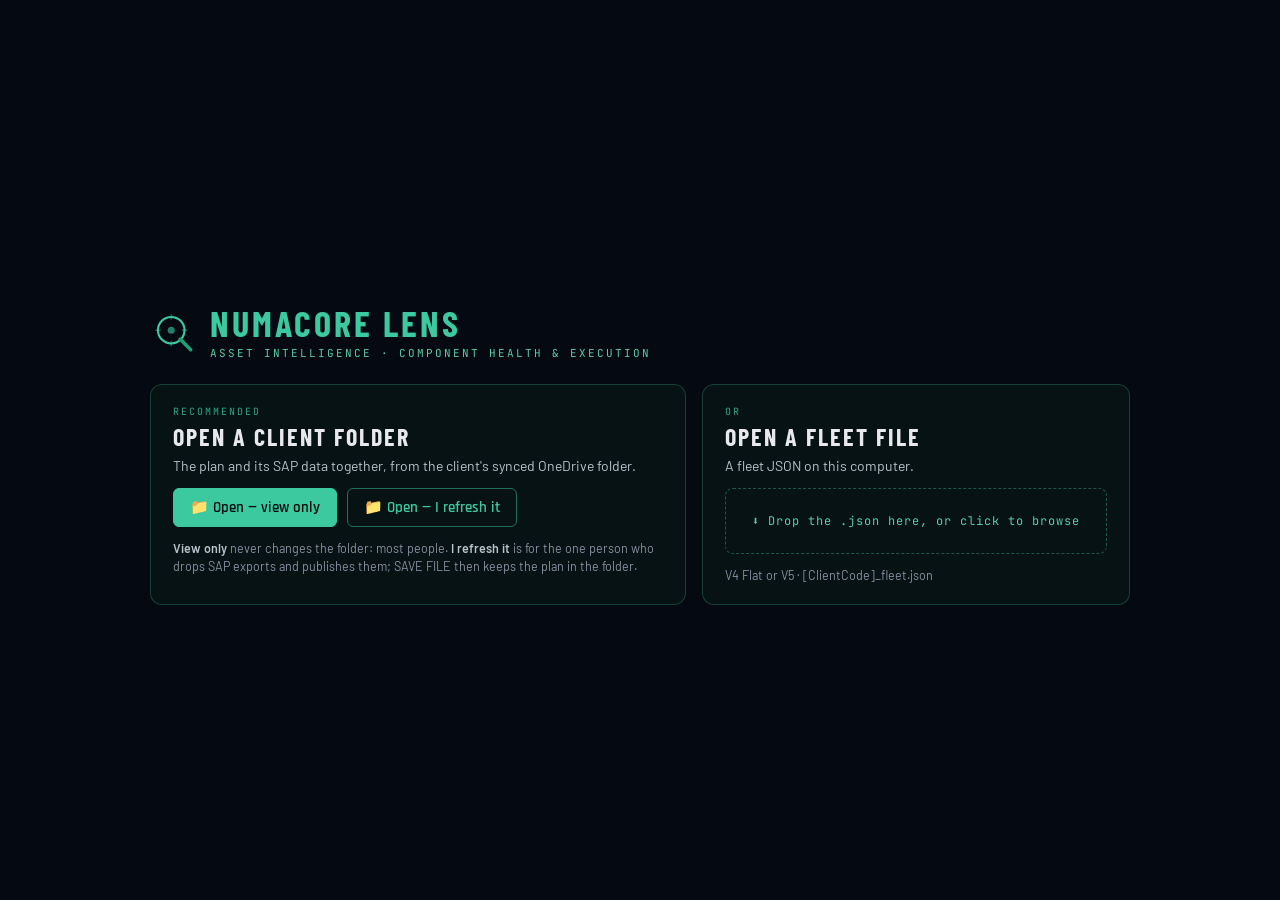
==== index.html @ 81b92508 "Lens v4.17 — apply Cadence close/cancel (builds history) + allow-list (L-17) The Lens half of Cadenc" ====
<!DOCTYPE html>
<html lang="en">
<head>
<meta charset="UTF-8">
<meta name="viewport" content="width=device-width,initial-scale=1.0">
<title>NumaCore Lens v4.17 — Mission Control</title>
<script src="numacore_lib.js"></script>
<script src="numacore_bench.js?v=1.3.1"></script><!-- v4.10 FEAT-1 — Bench tab (critical spares); SheetJS loads on first INV_MSTR read -->
<script src="numacore_workspace.js?v=0.3.2"></script><!-- v4.11 FEAT-1 — the client-folder reader (IW39 + INV_MSTR from the synced OneDrive folder; Meeting record) -->
<style>
* { box-sizing: border-box; margin: 0; padding: 0; }

/* ═══════════════════════════════════════════════════════
   NUMACORE LENS — brand tokens (sub5a, 2026-04-22)
   Source of truth: 001 - Tool Suite/Brand/numacore_brand_identity.html
   ═══════════════════════════════════════════════════════ */
:root {
  --lens-bg:          #030f0c;
  --lens-bg-surface:  #081a15;
  --lens-bg-deep:     #020807;
  --lens-bg-gradient-a: #061a15;
  --lens-bg-gradient-b: #0a2821;
  --lens-text-high:   #e0faf2;
  --lens-text:        #b8ede0;
  --lens-text-dim:    #5dcaa5;
  --lens-text-ghost:  #2a7a5a;
  --lens-accent:      #3dc9a0;
  --lens-accent-glow: #0b6648;
  --lens-accent-dim:  #0f6e56;
  --lens-accent-soft: #1d9e75;
  --lens-border:      rgba(255,255,255,0.07);
  --lens-border-soft: rgba(255,255,255,0.05);
  --lens-hex-grid:    rgba(61,201,160,0.04);
  --accent-pulse:     #e24b4a;
  --accent-vitals:    #1d9e75;
  --accent-horizon:   #378add;
  --accent-cadence:   #ba7517;
  --accent-deploy:    #9b97e8;
  --accent-intake:    #888780;
  --accent-signal:    #3dc9a0;
  --band-normal:      #4caf50;
  --band-elevated:    #ffc107;
  --band-high:        #ff7043;
  --band-very-high:   #f44336;
  --band-info:        #4fc3f7;
}


body {
  background: #030f0c; color: #e0faf2;
  font-family: var(--nc-font-body);
  height: 100vh; overflow: hidden;
  display: flex; flex-direction: column;
}

/* ── HEADER ── */
#header {
  background: linear-gradient(135deg,#061a15 0%,#0a2821 100%);
  border-bottom: 1px solid #0f6e56;
  padding: 8px 20px;
  display: flex; align-items: center; gap: 16px;
  flex-shrink: 0;
  box-shadow: 0 2px 20px rgba(61,201,160,0.15);
}
#header h1 {
  font-size: 1.15rem; font-weight: 700; letter-spacing: 2px;
  text-transform: uppercase; color: #3dc9a0;
  text-shadow: 0 0 20px rgba(61,201,160,0.5); white-space: nowrap;
}
.subtitle { font-size: 0.62rem; color: #5dcaa5; letter-spacing: 1px; margin-top:2px; }
#tab-bar { display:flex; align-items:flex-end; gap:2px; flex:1; }
.tab-btn {
  padding: 5px 18px; border: 1px solid #0f6e56; border-bottom: none;
  border-radius: 6px 6px 0 0;
  background: rgba(3,15,12,0.6); color: #5dcaa5;
  font-size: 0.72rem; font-weight: 600; letter-spacing: 1px;
  text-transform: uppercase; cursor: pointer; transition: all 0.25s;
}
.tab-btn:hover { background: rgba(20,40,80,0.8); color: #b8ede0; }
.tab-btn.active { background: #030f0c; color: #3dc9a0; border-color: #1d9e75; text-shadow: 0 0 10px rgba(61,201,160,0.4); }
#clock { font-size: 0.78rem; color: #5dcaa5; font-family: var(--nc-font-mono); text-align: right; white-space: nowrap; flex-shrink:0; }

/* ── SEARCH ── */
.search-wrap {
  position: relative; flex-shrink: 0;
}
.search-input {
  background: rgba(3,15,12,0.8); border: 1px solid #0f6e56;
  border-radius: 20px; color: #e0faf2;
  padding: 5px 26px 5px 30px; font-size: 0.7rem;
  outline: none; width: 175px; transition: all 0.3s;
  font-family: var(--nc-font-body);
}
.search-input::placeholder { color: #0a4438; }
.search-input:focus { border-color: #1d9e75; background: rgba(8,26,21,0.9); width: 195px; box-shadow: 0 0 12px rgba(29,158,117,0.3); }
.search-icon {
  position: absolute; left: 10px; top: 50%; transform: translateY(-50%);
  color: #1d9e75; font-size: 0.7rem; pointer-events: none;
}
.search-clear {
  position: absolute; right: 9px; top: 50%; transform: translateY(-50%);
  color: #0a4438; font-size: 0.75rem; cursor: pointer;
  display: none; line-height: 1; padding: 2px 3px;
  transition: color 0.2s; border-radius: 50%; font-weight: 700;
  user-select: none;
}
.search-clear:hover { color: #3dc9a0; }
.search-clear.visible { display: block; }
.search-dropdown {
  position: absolute; top: calc(100% + 4px); left: 0; right: 0;
  background: #061a15; border: 1px solid #1d9e75;
  border-radius: 8px; overflow: hidden;
  z-index: 200; display: none;
  box-shadow: 0 8px 24px rgba(0,0,0,0.7);
  max-height: 220px; overflow-y: auto;
}
.search-dropdown.open { display: block; }
.search-opt {
  padding: 7px 12px; font-size: 0.7rem; cursor: pointer;
  color: #b8ede0; transition: background 0.15s;
  display: flex; align-items: center; gap: 8px;
}
.search-opt:hover, .search-opt.focused { background: rgba(15,110,86,0.5); color: #e0faf2; }
.search-opt .so-unit { font-weight: 700; color: #3dc9a0; min-width: 52px; }
.search-opt .so-meta { font-size: 0.62rem; color: #1d9e75; }
.search-dropdown::-webkit-scrollbar { width: 3px; }
.search-dropdown::-webkit-scrollbar-thumb { background: #0f6e56; }

/* ── MAIN ── */
#main {
  display: flex; flex: 1; overflow: hidden; position: relative;
  border-top: 1px solid #0f6e56;
}
.tab-page { display: none; width: 100%; height: 100%; }
.tab-page.active { display: flex; }

/* ════════════════════
   OVERVIEW TAB
════════════════════ */
#tab-pulse { position: relative; overflow: hidden; }

/* Trace-back rail — v3.1 TWEAK-1: horizontal slim strip (was left-side vertical column) */
#crumb-rail {
  width: 100%; height: 0; overflow: hidden; transition: height 0.35s ease;
  background: rgba(3,15,12,0.97); border-bottom: 1px solid #0a2a22;
  display: flex; flex-direction: row; align-items: center;
  padding: 0; flex-shrink: 0;
}
#crumb-rail.open { height: 48px; padding: 6px 14px; }
/* Back button sits inline at the left of the horizontal rail */
#crumb-back-btn {
  width: auto; background: rgba(8,20,16,0.9);
  border: 1px solid #1d9e75; color: #3dc9a0;
  padding: 5px 10px; border-radius: 6px;
  font-size: 0.65rem; cursor: pointer; letter-spacing: 1px;
  margin: 0 12px 0 0; transition: all 0.3s;
  text-align: center; flex-shrink: 0; white-space: nowrap;
}
#crumb-back-btn:hover { background: rgba(11,40,34,0.95); border-color: #3dc9a0; box-shadow: 0 0 10px rgba(61,201,160,0.25); }
#crumb-nodes {
  display: flex; flex-direction: row; align-items: center;
  gap: 0; width: auto; flex: 1; min-width: 0; overflow-x: auto;
}
.crumb-node {
  border-radius: 50%; display: flex; align-items: center; justify-content: center;
  text-align: center; font-weight: 600; color: #3dc9a0;
  transition: all 0.3s; line-height: 1.1;
  border: 1px solid #1d9e75;
  background: linear-gradient(135deg,#061a15,#061a15);
  flex-shrink: 0;
}
.crumb-node.clickable { cursor: pointer; }
.crumb-node.clickable:hover { border-color: #3dc9a0; box-shadow: 0 0 10px rgba(61,201,160,0.4); transform: scale(1.06); }
.crumb-node.crumb-current { cursor: default; opacity: 0.75; }
.crumb-connector { width: 14px; height: 2px; background: linear-gradient(to right,#0f6e56,#3dc9a0); margin: 0 4px; flex-shrink: 0; }
.crumb-node.crumb-site  { width:36px;height:36px;font-size:0.46rem; }
.crumb-node.crumb-fleet { width:34px;height:34px;font-size:0.40rem; }
.crumb-node.crumb-model { width:32px;height:32px;font-size:0.40rem; }
.crumb-node.crumb-unit  { width:38px;height:38px;font-size:0.50rem;font-weight:700;border-color:#3dc9a0;background:linear-gradient(135deg,#082821,#061a15); }

/* Canvas area */
#mm-canvas-area {
  flex: 1; position: relative; overflow: hidden;
}
canvas#mm-lines { position: absolute; inset: 0; pointer-events: none; z-index: 1; }

/* Stage label */
#stage-label {
  position: absolute; top: 14px; left: 50%; transform: translateX(-50%);
  font-size: 0.62rem; letter-spacing: 2px; color: #0a4438;
  text-transform: uppercase; pointer-events: none; z-index: 5;
  transition: opacity 0.4s;
}

/* Centre anchor node */
#mm-anchor {
  position: absolute; border-radius: 50%;
  display: flex; flex-direction: column; align-items: center;
  justify-content: center; text-align: center;
  background: radial-gradient(circle,#0f6e56 0%,#061a15 100%);
  border: 2px solid #3dc9a0;
  box-shadow: 0 0 40px rgba(74,144,217,0.55), 0 0 80px rgba(74,144,217,0.2);
  color: #e0faf2; font-weight: 700; font-size: 0.85rem; letter-spacing: 1px;
  z-index: 10; cursor: pointer;
  transition: all 0.45s cubic-bezier(0.34,1.2,0.64,1);
}
#mm-anchor .anchor-icon { font-size: 1.2em; margin-bottom: 2px; }

/* Orbit nodes container */
#mm-orbit { position: absolute; inset: 0; z-index: 8; }

/* Individual orbit node */
.orbit-node {
  position: absolute; border-radius: 50%;
  display: flex; flex-direction: column; align-items: center;
  justify-content: center; text-align: center;
  cursor: pointer; user-select: none; padding: 5px;
  transition:
    left   0.45s cubic-bezier(0.34,1.1,0.64,1),
    top    0.45s cubic-bezier(0.34,1.1,0.64,1),
    width  0.45s ease, height 0.45s ease,
    opacity 0.35s ease,
    box-shadow 0.25s ease,
    filter 0.25s ease;
}
.orbit-node .on-icon  { font-size: 1em; margin-bottom: 1px; pointer-events: none; }
.orbit-node .on-label { font-size: inherit; line-height: 1.2; pointer-events: none; }
.orbit-node .on-count { font-size: 0.48rem; color: #5dcaa5; margin-top: 1px; pointer-events: none; }

/* Active ring (the level you can click) */
.orbit-node.active-ring {
  font-size: 0.62rem; font-weight: 600; color: #e0faf2;
  background: radial-gradient(circle,#0f6e56 0%,#0a2821 100%);
  border: 2px solid #1d9e75;
  animation: nodeGlow 2.5s ease-in-out infinite;
}
.orbit-node.active-ring:hover {
  filter: brightness(1.35) !important;
  transform: scale(1.12);
  z-index: 20 !important;
}
@keyframes nodeGlow {
  0%,100% { box-shadow: 0 0 8px rgba(61,201,160,0.3); }
  50%      { box-shadow: 0 0 22px rgba(61,201,160,0.7), 0 0 40px rgba(61,201,160,0.2); }
}

/* Dimmed ring (previously seen, not selectable in this context) */
.orbit-node.dimmed-ring {
  font-size: 0.5rem; font-weight: 500; color: #0a4438;
  background: rgba(10,18,35,0.6);
  border: 1px solid #0a2a22;
  opacity: 0.38;
  pointer-events: none;
}

/* Unit ring special */
.orbit-node.unit-ring {
  font-size: 0.6rem; font-weight: 700; color: #b8ede0;
  background: radial-gradient(circle,#082821 0%,#061a15 100%);
  border: 2px solid;
  animation: nodeGlow 2.5s ease-in-out infinite;
}
.orbit-node.unit-ring:hover {
  filter: brightness(1.4) !important;
  transform: scale(1.1);
  z-index: 20 !important;
}

/* Unit detail pane */
#unit-detail {
  display: none; position: absolute; inset: 0;
  padding: 16px 20px; overflow-y: auto;
  animation: fadeSlide 0.4s ease;
  z-index: 15;
}
@keyframes fadeSlide { from{opacity:0;transform:translateY(12px)} to{opacity:1;transform:translateY(0)} }
#unit-detail-header {
  display: flex; align-items: center; gap: 16px;
  margin-bottom: 14px; padding-bottom: 10px;
  border-bottom: 1px solid #0f6e56;
}
#unit-detail-header h2 { font-size:1.4rem;color:#3dc9a0;text-shadow:0 0 15px rgba(61,201,160,0.4);letter-spacing:2px; }
.unit-meta { font-size:0.72rem;color:#5dcaa5;letter-spacing:1px; }
#blueprint-area {
  background:rgba(3,15,12,0.8);border:1px solid #0f6e56;border-radius:10px;
  padding:14px;position:relative;min-height:110px;margin-bottom:14px;
  display:flex;align-items:center;justify-content:center;overflow:hidden;
}
#blueprint-area::before {
  content:'';position:absolute;inset:0;
  background-image:linear-gradient(rgba(15,60,48,0.14) 1px,transparent 1px),linear-gradient(90deg,rgba(15,60,48,0.14) 1px,transparent 1px);
  background-size:30px 30px;border-radius:10px;
}
#components-grid { display:grid;grid-template-columns:repeat(auto-fill,minmax(295px,1fr));gap:9px; }

/* v4.8 — v3.5 hero-view CSS removed (hero-view/hero-image-wrap/hero-img/
   hero-fallback*/hero-metrics — markup retired). .hero-metric-card + .hmc-*
   below are LIVE (renderCanvasHero builds them) and kept. */
.hero-metric-card {
  background: rgba(3,15,12,0.65);
  border: 1px solid rgba(61,201,160,0.14);
  border-radius: 9px; padding: 12px 13px 11px;
  display: flex; flex-direction: column; gap: 4px;
  position: relative; transition: border-color 0.25s, box-shadow 0.25s;
  min-height: 72px;
}
.hero-metric-card:hover {
  border-color: rgba(61,201,160,0.35);
  box-shadow: 0 4px 14px rgba(61,201,160,0.1);
}
.hero-metric-card[data-clickable="true"] { cursor: pointer; }
.hero-metric-card[data-clickable="true"]:hover {
  background: rgba(11,102,72,0.2);
  border-color: var(--lens-accent, #3dc9a0);
}
.hmc-label {
  font-size: 0.58rem; letter-spacing: 0.14em; text-transform: uppercase;
  color: var(--lens-text-dim, #5dcaa5); opacity: 0.75; font-weight: 500;
}
.hmc-value {
  font-size: 1.25rem; font-weight: 600; line-height: 1.05;
  color: var(--lens-text-high, #e0faf2);
  font-family: var(--nc-font-body);
}
.hmc-sub {
  font-size: 0.62rem; color: var(--lens-text, #b8ede0); opacity: 0.85;
  line-height: 1.25; margin-top: 1px;
}
.hmc-value.hmc-green  { color: var(--band-normal, #4caf50); }
.hmc-value.hmc-yellow { color: var(--band-elevated, #ffc107); }
.hmc-value.hmc-orange { color: var(--band-high, #ff7043); }
.hmc-value.hmc-red    { color: var(--band-very-high, #f44336); }
/* v4.3.6 (Ship 11) — Util % "expected range" tile state. Operator-spec bands:
   <40% orange, 40–70% blue (expected), >70% orange. See _utilBandClass. */
.hmc-value.hmc-blue   { color: var(--band-expected, #4a9eff); }
/* v4.3.4 (Ship 5) — "No data" tile state: light grey + dimmed so the em-dash
   placeholder is clearly distinct from a real low value. Operator-specified. */
.hmc-value.hmc-no-data { color: #8a9aa3; opacity: 0.65; font-weight: 400; }
.hero-health-card { grid-column: 1 / span 2; }
.hmc-mix {
  display: flex; gap: 6px; align-items: center; margin-top: 4px;
}
.hmc-mix-pill {
  display: flex; align-items: center; gap: 5px;
  padding: 3px 9px; border-radius: 11px; font-size: 0.62rem;
  font-weight: 600; font-family: var(--nc-font-mono);
  border: 1px solid rgba(255,255,255,0.08);
  background: rgba(0,0,0,0.25);
}
.hmc-mix-pill .mix-dot {
  width: 7px; height: 7px; border-radius: 50%; flex-shrink: 0;
  box-shadow: 0 0 6px currentColor;
}


.component-card {
  background:rgba(3,15,12,0.8);border:1px solid #0a2a22;border-radius:9px;
  padding:11px 13px;display:flex;align-items:center;gap:11px;
  transition:all 0.25s;cursor:default;position:relative;
}
.component-card:hover { transform:translateY(-2px);box-shadow:0 8px 25px rgba(0,100,200,0.2); }
.component-card:hover .comp-tooltip { opacity:1;pointer-events:all; }

/* ── v3.5 sub5d — grouped panels + ConMon badge + drill modal ───────────── */
/* DR-003 — No-Benchmark label: neutral grey, not part of health status colour system */
.nb-tag { color:#78909c; font-size:0.72em; font-style:italic; letter-spacing:0.02em; }
.hm-cell.hc-nobench { background:rgba(69,90,100,0.18) !important; color:#78909c !important; font-style:italic; }

/* DR-002 — machine-image anchor at unit level */
#mm-anchor.hero-anchor {
  background: transparent !important;
  border: 2px solid rgba(61,201,160,0.4) !important;
  box-shadow: 0 0 40px rgba(61,201,160,0.28), 0 0 80px rgba(61,201,160,0.1) !important;
  overflow: hidden;
  cursor: default !important;
}
#mm-anchor.hero-anchor img { width:100%; height:100%; object-fit:contain; border-radius:50%; }

/* DR-002 — component health bubble */
.orbit-node.comp-bubble {
  font-size: 0.5rem; font-weight: 700; color: #b8ede0;
  background: radial-gradient(circle,#0a2821 0%,#061715 100%);
  border: 2px solid #1d9e75;
  animation: nodeGlow 2.5s ease-in-out infinite;
}
.orbit-node.comp-bubble:hover {
  filter: brightness(1.3) !important;
  transform: scale(1.1);
  z-index: 20 !important;
}

/* DR-002 — unit detail as right-side panel when a unit is selected */
#unit-detail.side-mode {
  inset: unset !important;
  top: 0 !important; right: 0 !important; bottom: 0 !important; left: auto !important;
  width: 44% !important;
  background: rgba(4,14,11,0.94);
  border-left: 1px solid rgba(61,201,160,0.18);
  backdrop-filter: blur(6px);
}

#components-groups { display:flex; flex-direction:column; gap:12px; margin-bottom:10px; }
.comp-group-panel { background:var(--panel-bg,#0a1614); border:1px solid var(--border,#1a2d28); border-radius:8px; padding:10px 12px; }
.comp-group-head  { display:flex; justify-content:space-between; align-items:center; margin-bottom:6px; }
.comp-group-title { font-size:0.72rem; font-weight:700; letter-spacing:0.8px; color:var(--accent,#3dc9a0); text-transform:uppercase; }
.comp-group-count { font-size:0.65rem; color:#6a7fa0; }
.comp-group-list  { display:grid; grid-template-columns:repeat(auto-fill,minmax(280px,1fr)); gap:6px; }
.comp-group-row   { display:flex; align-items:center; gap:8px; padding:6px 8px; background:rgba(255,255,255,0.02); border:1px solid rgba(255,255,255,0.05); border-radius:5px; cursor:pointer; transition:all 0.15s; }
.comp-group-row:hover { background:rgba(61,201,160,0.08); border-color:var(--accent,#3dc9a0); }
.comp-group-row .row-name { flex:1; min-width:0; font-size:0.72rem; white-space:nowrap; overflow:hidden; text-overflow:ellipsis; }
.comp-group-row .row-pct  { font-size:0.68rem; font-weight:700; font-family:var(--nc-font-mono); min-width:48px; text-align:right; }
.comp-group-row .row-badge { flex-shrink:0; }
/* ConMon corner badge inside cards — pin top-right */
.component-card { position:relative; }
.component-card .conmon-badge-slot { position:absolute; top:6px; right:6px; z-index:2; }
/* v4.9 LENS-2/5 — coolant status chip + OPC badges. The chip is deliberately
   always present on a unit tile: "no coolant sample" is a state to show, not an
   absence to hide. */
.cm-coolant-chip { margin-left:auto; font-size:10px; font-weight:700; letter-spacing:.4px;
  padding:2px 8px; border-radius:10px; white-space:nowrap; }
.cm-opc-badge { display:inline-block; font-size:9px; font-weight:700; letter-spacing:.3px;
  padding:1px 5px; border-radius:3px; margin-left:6px; vertical-align:middle; }
.cm-badge-pq   { background:rgba(248,113,113,.18); color:#F87171; border:1px solid rgba(248,113,113,.45); }
.cm-badge-qual { background:rgba(148,163,184,.16); color:#94a3b8; border:1px solid rgba(148,163,184,.4); }
.cm-stage3-mark { color:#F87171; font-weight:700; margin-left:6px; }
/* coolant detail lane (history modal) */
.cm-clnt-lane { margin:10px 0 14px; padding:12px 14px; border-radius:8px;
  background:rgba(255,255,255,.03); border:1px solid rgba(255,255,255,.08); }
.cm-clnt-grid { display:grid; grid-template-columns:repeat(auto-fit,minmax(122px,1fr)); gap:9px; margin-top:9px; }
.cm-clnt-cell { background:rgba(0,0,0,.22); border-radius:6px; padding:7px 9px; }
.cm-clnt-k { font-size:9.5px; letter-spacing:.5px; text-transform:uppercase; opacity:.62; }
.cm-clnt-v { font-size:15px; font-weight:600; margin-top:3px; font-variant-numeric:tabular-nums; }
.cm-clnt-note { font-size:11.5px; opacity:.72; margin-top:9px; line-height:1.5; }
.cm-flag-pill { display:inline-block; font-size:10px; font-weight:700; padding:2px 8px; border-radius:10px;
  margin:3px 5px 0 0; background:rgba(248,113,113,.18); color:#F87171; border:1px solid rgba(248,113,113,.45); }
.cm-opc-tbl { width:100%; border-collapse:collapse; font-size:11.5px; margin-top:8px; }
.cm-opc-tbl th { text-align:left; font-weight:600; opacity:.6; padding:3px 7px; font-size:10px; text-transform:uppercase; }
/* v4.9 FIX-1 — units must never be case-transformed. CSS text-transform:uppercase
   maps the micro sign U+00B5 to GREEK CAPITAL MU (U+039C), which is visually a
   Latin M — so a ">14µm" column header rendered as ">14MM" and appeared to be
   reporting millimetre-scale particles, a thousandfold overstatement. Any unit
   inside an uppercased label gets this class. */
.cm-unit { text-transform:none; }
/* v4.9 TWEAK-1 — OPC block collapsed by default. The native disclosure triangle
   is kept as the affordance rather than replaced with a custom caret; summary
   stays list-item (not flex) because flex removes that marker in Chrome. */
.cm-opc-details > summary { cursor:pointer; padding:1px 0; outline:none; }
.cm-opc-details > summary:hover { filter:brightness(1.15); }
.cm-opc-details > summary:focus-visible { outline:1px solid #3dc9a0; outline-offset:2px; }
.cm-opc-details[open] > summary { margin-bottom:8px; }
.cm-opc-count { font-size:10px; opacity:.5; margin-left:8px; white-space:nowrap; }
.cm-opc-tbl td { padding:3px 7px; font-variant-numeric:tabular-nums; }
/* Drill modal */
#comp-drill-overlay { position:fixed; inset:0; background:rgba(0,0,0,0.65); z-index:9000; display:none; align-items:center; justify-content:center; backdrop-filter:blur(3px); }
#comp-drill-overlay.open { display:flex; }
#comp-drill-modal { background:#030f0c; border:1px solid #0f6e56; border-radius:10px; padding:20px 24px; min-width:420px; max-width:760px; max-height:88vh; overflow-y:auto; box-shadow:0 20px 60px rgba(0,0,0,0.6); color:#e0faf2; }
#comp-drill-modal h3 { margin:0 0 4px 0; font-size:1.05rem; color:#3dc9a0; }
#comp-drill-modal .cd-meta { font-size:0.7rem; color:#b8ede0; opacity:0.7; margin-bottom:14px; }
#comp-drill-modal .cd-row  { display:flex; justify-content:space-between; padding:6px 0; border-bottom:1px solid rgba(61,201,160,0.12); font-size:0.78rem; }
#comp-drill-modal .cd-row:last-child { border-bottom:none; }
#comp-drill-modal .cd-label { color:#6a7fa0; }
#comp-drill-modal .cd-val   { color:#e0faf2; font-weight:600; }
#comp-drill-modal .cd-close { margin-top:14px; text-align:right; }
#comp-drill-modal button { background:#0f6e56; border:none; color:#e0faf2; padding:6px 14px; border-radius:4px; cursor:pointer; font-size:0.72rem; font-weight:600; letter-spacing:0.5px; }
#comp-drill-modal button:hover { background:#3dc9a0; color:#030f0c; }
/* v4.16 — Horizon: machine timeline, fleet classes, planned machines */
#tab-horizon .hz-head { display:flex; align-items:baseline; gap:18px; flex-wrap:wrap; margin-bottom:8px; }
#tab-horizon .hz-title { font-size:22px; font-weight:700; color:#85b7eb; letter-spacing:0.04em; }
#tab-horizon .hz-sub { font-size:11px; color:#5dcaa5; letter-spacing:0.18em; text-transform:uppercase; }
#tab-horizon .hz-tools { margin-left:auto; display:flex; gap:12px; align-items:center; font-size:12px; color:#b8ede0; flex-wrap:wrap; }
#tab-horizon select, #hz-ov select, #hz-ov input, #hz-ov textarea { background:#040e1c; color:#e0faf2; border:1px solid rgba(55,138,221,0.35); border-radius:4px; padding:3px 6px; font-size:12px; font-family:inherit; }
.hz-btn { background:rgba(55,138,221,0.15); border:1px solid rgba(55,138,221,0.5); color:#e0faf2; border-radius:4px; padding:5px 12px; cursor:pointer; font-size:12px; }
.hz-btn:hover { background:rgba(55,138,221,0.3); }
.hz-btn.hz-pri { background:#378add; border-color:#378add; color:#fff; font-weight:600; }
.hz-btn.hz-danger { border-color:rgba(226,75,74,0.6); color:#f09595; background:rgba(226,75,74,0.1); }
.hz-btn.hz-sm { padding:2px 8px; font-size:11px; }
#tab-horizon .hz-legend { display:flex; gap:16px; flex-wrap:wrap; font-size:11px; color:#8b8fa3; margin:0 0 8px; align-items:center; }
#tab-horizon .hz-legend i { display:inline-block; width:22px; height:8px; border-radius:4px; vertical-align:middle; margin-right:5px; }
#tab-horizon .hz-grid { border:1px solid rgba(255,255,255,0.07); border-radius:8px; background:rgba(8,26,21,0.6); }
#tab-horizon .hz-row { display:grid; grid-template-columns:190px 170px 190px 1fr; align-items:center; min-height:30px; border-bottom:1px solid rgba(255,255,255,0.04); font-size:12px; color:#b8ede0; cursor:pointer; }
#tab-horizon .hz-row:hover { background:rgba(55,138,221,0.05); }
#tab-horizon .hz-row > div { padding:3px 10px; }
#tab-horizon .hz-row.hz-dim { opacity:0.5; }
#tab-horizon .hz-axisrow { position:sticky; top:0; z-index:2; background:#06151c; font-size:10px; letter-spacing:0.1em; color:#5dcaa5; text-transform:uppercase; cursor:default; }
#tab-horizon .hz-axis, #tab-horizon .hz-track { position:relative; height:22px; }
#tab-horizon .hz-yr { position:absolute; top:4px; transform:translateX(-50%); font-size:10px; letter-spacing:0.04em; color:#5dcaa5; }
#tab-horizon .hz-yrl { position:absolute; top:0; bottom:0; width:1px; background:rgba(255,255,255,0.06); }
#tab-horizon .hz-today { position:absolute; top:0; bottom:0; width:1px; background:#e24b4a; z-index:1; }
#tab-horizon .hz-bar { position:absolute; top:6px; height:10px; border-radius:5px; background:linear-gradient(90deg,#1d9e75,#3dc9a0); }
#tab-horizon .hz-bar.hz-arrive { background:linear-gradient(90deg,#378add,#5fa8e0); }
#tab-horizon .hz-bar.hz-planned { background:repeating-linear-gradient(90deg,#9b97e8 0 10px,#7f77dd 10px 20px); }
#tab-horizon .hz-bar.hz-parked { background:linear-gradient(90deg,#1d9e75,#3dc9a0); }
#tab-horizon .hz-park { position:absolute; top:6px; height:10px; background:repeating-linear-gradient(45deg,rgba(0,0,0,0.65) 0 4px,rgba(255,213,79,0.45) 4px 8px); border-radius:2px; }
#tab-horizon .hz-h { position:absolute; top:1px; width:8px; height:20px; margin-left:-4px; border-radius:3px; background:#e0faf2; cursor:ew-resize; z-index:3; box-shadow:0 0 0 1px rgba(0,0,0,0.5); }
#tab-horizon .hz-h.hz-hend { background:#f09595; }
#tab-horizon .hz-h.hz-open { background:rgba(224,250,242,0.35); }
.hz-proj { position:absolute; top:50%; transform:translate(-50%,-50%); width:9px; height:9px; z-index:4; cursor:help; border:1px solid rgba(0,0,0,0.5); }
.hz-proj-done { background:#3fb950; border-radius:2px; }
.hz-proj-cancel { background:#f85149; border-radius:50%; }
#tab-horizon .hz-grp { display:flex; align-items:center; gap:12px; padding:7px 10px; background:rgba(55,138,221,0.08); border-bottom:1px solid rgba(55,138,221,0.2); font-size:12px; color:#e0faf2; cursor:pointer; }
#tab-horizon .hz-grp .hz-n { color:#8b8fa3; font-size:11px; }
#tab-horizon .hz-grp .hz-cl { margin-left:auto; font-size:11px; color:#8b8fa3; cursor:default; }
#tab-horizon .hz-sw { width:10px; height:10px; border-radius:2px; display:inline-block; }
#tab-horizon .hz-mdl { color:#8b8fa3; font-size:11px; }
#tab-horizon select.hz-inh { color:#6a7fa0; border-color:rgba(55,138,221,0.15); background:transparent; }
#tab-horizon .hz-tag { font-size:10px; color:#c9c6f5; border:1px solid rgba(155,151,232,0.5); border-radius:8px; padding:0 6px; }
#tab-horizon .hz-st-arrive { color:#85b7eb; } #tab-horizon .hz-st-planned { color:#c9c6f5; } #tab-horizon .hz-st-parked { color:#ffd54f; } #tab-horizon .hz-st-gone { color:#f09595; }
#tab-horizon .hz-zoom { margin:0 0 10px; padding:6px 10px; background:rgba(8,26,21,0.6); border:1px solid rgba(255,255,255,0.07); border-radius:8px; }
#tab-horizon .hz-empty { padding:24px; color:#5dcaa5; opacity:0.7; font-size:12px; }
#hz-ov { position:fixed; inset:0; background:rgba(0,0,0,0.6); z-index:9100; display:none; align-items:center; justify-content:center; }
#hz-ov.open { display:flex; }
#hz-ov .hz-modal { background:#040e1c; border:1px solid rgba(55,138,221,0.5); border-radius:10px; padding:18px 22px; width:min(720px,94vw); max-height:88vh; overflow-y:auto; color:#e0faf2; font-size:12px; }
#hz-ov h3 { margin:0 0 12px; font-size:16px; color:#85b7eb; } #hz-ov h3 small { color:#8b8fa3; font-weight:400; font-size:12px; }
#hz-ov .hz-f { display:flex; align-items:center; gap:10px; margin:7px 0; flex-wrap:wrap; }
#hz-ov .hz-f > label { width:150px; color:#8b8fa3; }
#hz-ov .hz-hint { color:#8b8fa3; font-size:11px; }
#hz-ov .hz-pk { margin:2px 0; }
#hz-ov .hz-x { background:none; border:none; color:#f09595; cursor:pointer; font-size:14px; }
#hz-ov textarea { width:420px; }
#hz-ov .hz-log { margin-top:10px; font-size:11px; color:#8b8fa3; border-top:1px solid rgba(255,255,255,0.08); padding-top:6px; }
#hz-ov .hz-btns { display:flex; gap:8px; margin-top:14px; align-items:center; }
#hz-ov .hz-clist { max-height:300px; overflow-y:auto; border:1px solid rgba(255,255,255,0.08); border-radius:6px; margin-top:6px; }
#hz-ov .hz-clist table { width:100%; border-collapse:collapse; font-size:11px; }
#hz-ov .hz-clist th, #hz-ov .hz-clist td { padding:3px 8px; text-align:center; border-bottom:1px solid rgba(255,255,255,0.05); }
#hz-ov .hz-clist .l { text-align:left; }
#hz-ov .hz-cl-bar { display:flex; gap:8px; align-items:center; }
#hz-tip { position:fixed; z-index:9200; background:#040e1c; border:1px solid #378add; color:#e0faf2; font-size:11px; padding:3px 8px; border-radius:4px; pointer-events:none; display:none; }
/* v4.15 — history + replaced-while-linked on the tile panel */
#comp-drill-modal .cd-sec { margin-top:14px; font-size:0.66rem; letter-spacing:1px; text-transform:uppercase; color:#3dc9a0; opacity:0.85; }
#comp-drill-modal .cd-note { font-size:0.7rem; color:#6a7fa0; margin-top:4px; line-height:1.45; }
#comp-drill-modal table.cd-h { width:100%; border-collapse:collapse; margin-top:6px; font-size:0.7rem; }
#comp-drill-modal table.cd-h th { color:#6a7fa0; font-weight:600; text-align:center; padding:4px 6px; border-bottom:1px solid rgba(61,201,160,0.2); }
#comp-drill-modal table.cd-h td { text-align:center; padding:4px 6px; border-bottom:1px solid rgba(61,201,160,0.08); color:#e0faf2; vertical-align:top; }
#comp-drill-modal table.cd-h td.l, #comp-drill-modal table.cd-h th.l { text-align:left; }
#comp-drill-modal .cd-rwl { margin-top:8px; padding:8px 10px; border:1px solid rgba(239,159,39,0.35); background:rgba(239,159,39,0.06); border-radius:6px; font-size:0.72rem; line-height:1.5; }
#comp-drill-modal .cd-wo { font-size:0.68rem; color:#b8ede0; margin-top:3px; }
.comp-icon { width:42px;height:42px;border-radius:7px;display:flex;align-items:center;justify-content:center;flex-shrink:0;border:1px solid rgba(255,255,255,0.1); }
.comp-icon svg { width:22px;height:22px; }
.comp-info { flex:1;min-width:0; }
.comp-name { font-size:0.75rem;font-weight:600;margin-bottom:3px;white-space:nowrap;overflow:hidden;text-overflow:ellipsis; }
.comp-bar-wrap { background:rgba(255,255,255,0.06);border-radius:3px;height:5px;overflow:hidden;margin-bottom:3px; }
.comp-bar { height:100%;border-radius:3px;transition:width 0.8s ease; }
.comp-pct-label { font-size:0.62rem;color:#5dcaa5; }
.comp-dial { width:50px;height:50px;flex-shrink:0; }
.clr-green{color:#4caf50;border-color:#4caf50} .clr-yellow{color:#ffc107;border-color:#ffc107}
.clr-orange{color:#ff7043;border-color:#ff7043} .clr-red{color:#f44336;border-color:#f44336}
.bg-green{background:rgba(76,175,80,0.15)} .bg-yellow{background:rgba(255,193,7,0.15)}
.bg-orange{background:rgba(255,112,67,0.15)} .bg-red{background:rgba(244,67,54,0.15)}
.bar-green{background:linear-gradient(90deg,#2e7d32,#4caf50)}
.bar-yellow{background:linear-gradient(90deg,#f57f17,#ffc107)}
.bar-orange{background:linear-gradient(90deg,#bf360c,#ff7043)}
.bar-red{background:linear-gradient(90deg,#b71c1c,#f44336)}
.comp-tooltip {
  position:absolute;bottom:calc(100% + 7px);left:50%;
  transform:translateX(-50%);
  background:rgba(3,15,12,0.97);border:1px solid #0f6e56;border-radius:8px;
  padding:9px 13px;font-size:0.69rem;line-height:1.7;white-space:nowrap;
  z-index:100;opacity:0;pointer-events:none;transition:opacity 0.2s;
  box-shadow:0 8px 24px rgba(0,0,0,0.6);color:#e0faf2;
}
.comp-tooltip::after{content:'';position:absolute;top:100%;left:50%;transform:translateX(-50%);border:5px solid transparent;border-top-color:#0f6e56;}
.comp-tooltip strong{color:#3dc9a0;display:block;margin-bottom:3px;font-size:0.71rem;}
.comp-tooltip .tt-line{color:#b8ede0;}

/* ════════════════════
   HEATMAP TAB (layout owned by Session B below)
════════════════════ */
/* #tab-vitals flex-direction overridden by Session B sub-tab CSS */
#hm-selector {
  width: 220px; flex-shrink: 0;
  background: rgba(3,15,12,0.97);
  border-right: 1px solid #0a2a22;
  display: flex; flex-direction: column; overflow: hidden;
}
#hm-sel-search-wrap {
  padding: 10px 10px 6px;
  border-bottom: 1px solid #0a2a22;
}
#hm-sel-search {
  width: 100%; background: rgba(10,22,45,0.9);
  border: 1px solid #0f6e56; border-radius: 14px;
  color: #e0faf2; padding: 5px 10px 5px 28px;
  font-size: 0.68rem; outline: none;
  font-family: var(--nc-font-body);
  transition: border-color 0.2s;
}
#hm-sel-search::placeholder { color: #0a4438; }
#hm-sel-search:focus { border-color: #1d9e75; }
.hm-sel-search-icon {
  position: absolute; left: 18px; top: 50%; transform: translateY(-50%);
  color: #1d9e75; font-size: 0.65rem; pointer-events: none;
}
#hm-sel-search-wrap { position: relative; }
#hm-selector-header { padding: 8px 14px 6px; font-size: 0.62rem; letter-spacing: 1.5px; color: #1d9e75; text-transform: uppercase; }
#hm-selector-scroll { flex:1; overflow-y: auto; padding: 4px 0; }
#hm-selector-scroll::-webkit-scrollbar { width: 3px; }
#hm-selector-scroll::-webkit-scrollbar-thumb { background: #0f6e56; border-radius: 2px; }

.hm-fleet-item {
  padding: 7px 10px; cursor: pointer; font-size: 0.7rem; font-weight: 600; color: #b8ede0;
  display: flex; align-items: center; gap: 7px; transition: all 0.2s;
  border-left: 3px solid transparent; user-select: none;
}
.hm-fleet-item:hover { background: rgba(15,60,48,0.3); color: #e0faf2; }
.hm-fleet-item.active { color: #3dc9a0; border-left-color: #3dc9a0; background: rgba(15,110,86,0.2); }
.hm-fleet-icon { font-size: 0.95rem; flex-shrink: 0; }
.hm-fleet-label { flex: 1; line-height: 1.2; }
.hm-expand-arrow { font-size: 0.55rem; color: #1d9e75; transition: transform 0.2s; flex-shrink: 0; }
.hm-fleet-item.expanded .hm-expand-arrow { transform: rotate(90deg); }
.hm-model-list { display: none; }
.hm-model-list.open { display: block; }
.hm-model-item {
  padding: 5px 10px 5px 30px; cursor: pointer; font-size: 0.65rem; color: #5dcaa5;
  transition: all 0.2s; border-left: 3px solid transparent;
  display: flex; align-items: center; gap: 6px; user-select: none;
}
.hm-model-item:hover { background: rgba(25,50,90,0.3); color: #b8ede0; }
.hm-model-item.active { color: #4fc3f7; border-left-color: #4fc3f7; background: rgba(15,60,48,0.25); }
.hm-model-dot { width: 6px; height: 6px; border-radius: 50%; background: #0f6e56; flex-shrink: 0; transition: background 0.2s; }
.hm-model-item.active .hm-model-dot { background: #4fc3f7; }
.hm-item-hidden { display: none !important; }

#hm-main { flex:1; display:flex; flex-direction:column; overflow:hidden; }
#hm-title-bar {
  padding: 9px 16px 7px; border-bottom: 1px solid #0a2a22;
  display: flex; align-items: baseline; gap: 10px; flex-shrink: 0;
}
#hm-title-bar h3 { font-size:0.88rem;color:#3dc9a0;letter-spacing:1.5px;text-transform:uppercase; }
.hm-subtitle { font-size:0.62rem;color:#1d9e75;letter-spacing:1px; }
#hm-table-wrap { flex:1; overflow:auto; padding:10px 14px; }
#hm-table-wrap::-webkit-scrollbar { width:5px;height:5px; }
#hm-table-wrap::-webkit-scrollbar-track { background:#030f0c; }
#hm-table-wrap::-webkit-scrollbar-thumb { background:#0f6e56;border-radius:3px; }

#hm-table { border-collapse:separate;border-spacing:2px;font-size:0.67rem;white-space:nowrap; }
#hm-table th { padding:0;font-weight:600;text-align:center; }
.hm-unit-header {
  position:sticky;top:0;z-index:20;min-width:68px;max-width:68px;
  padding:5px 3px;background:#061a15;color:#5dcaa5;font-size:0.63rem;
  border-bottom:1px solid #0f6e56;vertical-align:bottom;text-align:center;
}
.unit-hdr-name { font-weight:700;color:#3dc9a0;font-size:0.68rem; }
.unit-hdr-model { font-size:0.56rem;color:#1d9e75; }
.hm-comp-header {
  position:sticky;left:0;z-index:10;background:#030f0c;
  padding:4px 9px 4px 7px;color:#b8ede0;font-size:0.65rem;font-weight:600;
  white-space:nowrap;max-width:190px;overflow:hidden;text-overflow:ellipsis;
  border-right:1px solid #0a2a22;vertical-align:middle;text-align:left;
}
/* Planned life column */
.hm-life-header {
  position:sticky;left:0;z-index:15;background:#030f0c;
  padding:4px 8px;color:#1d9e75;font-size:0.58rem;font-weight:600;
  text-align:right;white-space:nowrap;border-right:1px solid #0a2a22;
  vertical-align:middle;
}
.hm-life-cell {
  position:sticky;background:#0a0c18;
  padding:4px 8px;color:#1d9e75;font-size:0.62rem;
  font-family:var(--nc-font-mono);text-align:right;
  border-right:1px solid #0a2a22;vertical-align:middle;
  white-space:nowrap;
}
.hm-corner {
  position:sticky;top:0;left:0;z-index:30;background:#030f0c;
  border-right:1px solid #0a2a22;border-bottom:1px solid #0f6e56;
  padding:4px 9px;font-size:0.55rem;color:#0f6e56;
  text-transform:uppercase;letter-spacing:1px;vertical-align:bottom;text-align:left;
}
.hm-life-corner {
  position:sticky;top:0;z-index:25;background:#030f0c;
  border-right:1px solid #0a2a22;border-bottom:1px solid #0f6e56;
  padding:4px 8px;font-size:0.55rem;color:#0f6e56;
  text-transform:uppercase;letter-spacing:1px;vertical-align:bottom;text-align:right;
  white-space:nowrap;
}
.hm-cell {
  min-width:68px;max-width:68px;height:26px;text-align:center;vertical-align:middle;
  border-radius:3px;font-size:0.63rem;font-weight:700;font-family:var(--nc-font-mono);
  cursor:default;position:relative;transition:filter 0.15s;
}
/* v4.3.2 item 2 — Lift hovered cell's stacking context above the sticky
   headers (.hm-unit-header z-index:20, .hm-corner z-index:30) so .hm-cell-tip
   isn't clipped under field/row headers. Previously z-index:5; tooltip itself
   already z-index:200 but was stuck inside the cell's stacking context. */
.hm-cell:hover { filter:brightness(1.45);z-index:100; }
.hm-cell:hover .hm-cell-tip { opacity:1;pointer-events:all; }
.hc-green  { background:rgba(46,125,50,0.52);  color:#81c784;border:1px solid rgba(76,175,80,0.28); }
.hc-yellow { background:rgba(245,127,23,0.42); color:#ffd54f;border:1px solid rgba(255,193,7,0.28); }
.hc-orange { background:rgba(191,54,12,0.52);  color:#ff8a65;border:1px solid rgba(255,112,67,0.28); }
.hc-red    { background:rgba(183,28,28,0.62);  color:#ef9a9a;border:1px solid rgba(244,67,54,0.35); }
.hc-empty  { background:rgba(255,255,255,0.025);color:#0f6e56;border:1px solid rgba(255,255,255,0.04); }
.hm-cell-tip {
  position:absolute;bottom:calc(100% + 6px);left:50%;transform:translateX(-50%);
  background:rgba(3,15,12,0.97);border:1px solid #0f6e56;border-radius:8px;
  padding:8px 12px;font-size:0.67rem;line-height:1.75;white-space:nowrap;
  z-index:200;opacity:0;pointer-events:none;transition:opacity 0.15s;
  box-shadow:0 8px 24px rgba(0,0,0,0.7);color:#e0faf2;
  font-family:var(--nc-font-body);font-weight:400;
}
.hm-cell-tip::after{content:'';position:absolute;top:100%;left:50%;transform:translateX(-50%);border:5px solid transparent;border-top-color:#0f6e56;}
.hm-cell-tip strong{color:#3dc9a0;display:block;margin-bottom:2px;}
.hm-cell-tip .tip-line{color:#b8ede0;display:block;}
#hm-table tbody tr:nth-child(even) .hm-comp-header,
#hm-table tbody tr:nth-child(even) .hm-life-cell { background:#050f0c; }
#hm-empty {
  display:flex;flex-direction:column;align-items:center;justify-content:center;
  height:100%;color:#0f6e56;font-size:0.78rem;letter-spacing:2px;
  text-transform:uppercase;gap:12px;
}
#hm-empty .hm-empty-icon { font-size:2.5rem;opacity:0.4; }

/* ── SHARED ── */
#legend {
  position:fixed;bottom:14px;right:18px;display:flex;gap:10px;font-size:0.63rem;
  background:rgba(10,18,35,0.88);padding:5px 12px;border-radius:20px;
  border:1px solid #0f6e56;z-index:50;
}
.leg-item { display:flex;align-items:center;gap:5px; }
.leg-dot { width:7px;height:7px;border-radius:50%; }
/* hm selector clear button */
#hm-sel-search-clear {
  position: absolute; right: 18px; top: 50%; transform: translateY(-50%);
  color: #0a4438; font-size: 0.75rem; cursor: pointer;
  display: none; line-height: 1; padding: 2px 3px;
  transition: color 0.2s; font-weight: 700; user-select: none;
}
#hm-sel-search-clear:hover { color: #3dc9a0; }
#hm-sel-search-clear.visible { display: block; }
::-webkit-scrollbar{width:4px} ::-webkit-scrollbar-track{background:#030f0c}
::-webkit-scrollbar-thumb{background:#0f6e56;border-radius:3px}

/* ══ CONFIG BUTTON ══ */
/* v4.8 — #config-btn CSS removed (no such element in markup). */

/* v4.8 — splash-screen CSS removed (markup gone; never shown). */

/* ══ FLEET HEALTH TAB ══ */
#tab-fleet-health { flex-direction: row; overflow: hidden; gap: 0; }
/* v4.8 — fh-* CSS removed (Fleet Health tab retired in v3 Session B; its
   renderer was deleted in v4.7; only the RETIRED placeholder div remains). */

/* ══ PLAN & SCHEDULE TAB ══ */
#tab-plan { flex-direction:row; overflow:hidden; }
#plan-sidebar { width:200px; flex-shrink:0; background:rgba(3,15,12,0.97); border-right:1px solid #0a2a22; display:flex; flex-direction:column; padding:14px 12px; gap:12px; overflow-y:auto; }
.plan-sidebar-header { font-size:0.62rem; letter-spacing:2px; color:#1d9e75; text-transform:uppercase; margin-bottom:2px; }
.plan-filter-group { display:flex; flex-direction:column; gap:4px; }
.plan-filter-label { font-size:0.6rem; color:#1d9e75; letter-spacing:1px; text-transform:uppercase; }
.plan-select { background:rgba(10,22,45,0.9); border:1px solid #0f6e56; color:#e0faf2; padding:5px 8px; border-radius:6px; font-size:0.68rem; outline:none; font-family:var(--nc-font-body); cursor:pointer; }
.plan-select:focus { border-color:#1d9e75; }
#plan-summary-cards { display:flex; flex-direction:column; gap:6px; }
.plan-sum-card { background:rgba(13,27,50,0.8); border:1px solid #0f6e56; border-radius:7px; padding:8px 10px; text-align:center; }
.plan-sum-val { font-size:1.4rem; font-weight:700; color:#3dc9a0; }
.plan-sum-lbl { font-size:0.58rem; color:#1d9e75; letter-spacing:1px; text-transform:uppercase; }
#plan-import-btn { background:rgba(11,40,34,0.6); border:1px solid #1d9e75; border-radius:7px; padding:8px 10px; font-size:0.65rem; color:#3dc9a0; cursor:pointer; text-align:center; transition:all 0.2s; display:flex; align-items:center; justify-content:center; gap:6px; }
#plan-import-btn:hover { background:rgba(15,110,86,0.7); }
#plan-import-note { font-size:0.58rem; color:#0a4438; text-align:center; line-height:1.5; }
#plan-main { flex:1; display:flex; flex-direction:column; overflow:hidden; }
#plan-title-bar { padding:10px 16px 8px; border-bottom:1px solid #0a2a22; display:flex; align-items:baseline; gap:10px; flex-shrink:0; }
#plan-title-text { font-size:0.85rem; font-weight:700; color:#3dc9a0; letter-spacing:1.5px; text-transform:uppercase; }
#plan-title-sub { font-size:0.62rem; color:#1d9e75; }
#plan-timeline-wrap { flex:1; overflow:auto; padding:0; }
#plan-timeline-wrap::-webkit-scrollbar { width:4px; height:4px; }
#plan-timeline-wrap::-webkit-scrollbar-thumb { background:#0f6e56; }
#plan-month-headers { display:flex; position:sticky; top:0; z-index:10; background:rgba(10,18,35,0.97); border-bottom:1px solid #0a2a22; padding-left:230px; }
.plan-month-col { flex:1; min-width:80px; text-align:center; font-size:0.6rem; letter-spacing:1px; color:#1d9e75; padding:6px 2px; border-right:1px solid rgba(11,40,34,0.3); text-transform:uppercase; }
.plan-month-col.current-month { color:#3dc9a0; background:rgba(15,110,86,0.15); }
#plan-rows { padding:4px 0; }
.plan-row { display:flex; align-items:center; min-height:36px; border-bottom:1px solid rgba(11,40,34,0.3); transition:background 0.15s; }
.plan-row:hover { background:rgba(20,50,100,0.2); }
.plan-row-label { width:230px; flex-shrink:0; padding:4px 14px; font-size:0.67rem; display:flex; flex-direction:column; gap:1px; }
.plan-row-unit { font-weight:700; color:#b8ede0; }
.plan-row-comp { font-size:0.6rem; color:#5dcaa5; }
.plan-row-fleet { font-size:0.55rem; color:#0a4438; }
.plan-row-cells { flex:1; display:flex; position:relative; }
.plan-cell { flex:1; min-width:80px; border-right:1px solid rgba(11,40,34,0.2); position:relative; min-height:36px; }
.plan-bar { position:absolute; top:8px; height:20px; border-radius:4px; display:flex; align-items:center; padding:0 6px; font-size:0.58rem; white-space:nowrap; overflow:hidden; cursor:default; box-shadow:0 2px 8px rgba(0,0,0,0.4); font-weight:600; transition:filter 0.2s; left:4px; right:4px; }
.plan-bar:hover { filter:brightness(1.25); }
.plan-bar-high { background:linear-gradient(90deg,#7b1c1c,#f44336); color:#fff; }
.plan-bar-medium { background:linear-gradient(90deg,#7a4400,#ff9800); color:#fff; }
.plan-bar-low { background:linear-gradient(90deg,#1a4a7a,#2196f3); color:#fff; }

/* ══ EXECUTE TAB ══ */
#tab-execute { flex-direction:row; overflow:hidden; gap:0; }
#exec-left { width:380px; flex-shrink:0; display:flex; flex-direction:column; border-right:1px solid #0a2a22; padding:12px; gap:8px; overflow-y:auto; }
#exec-right { flex:1; display:flex; flex-direction:column; padding:12px; gap:8px; overflow-y:auto; }
#exec-status-row { display:flex; gap:6px; flex-shrink:0; }
.exec-stat-card { flex:1; border-radius:8px; padding:10px 8px; text-align:center; border:1px solid rgba(255,255,255,0.1); }
.exec-stat-blue{background:rgba(21,101,192,0.2);border-color:rgba(21,101,192,0.4)} .exec-stat-yellow{background:rgba(255,193,7,0.12);border-color:rgba(255,193,7,0.3)} .exec-stat-orange{background:rgba(255,112,67,0.12);border-color:rgba(255,112,67,0.3)} .exec-stat-red{background:rgba(244,67,54,0.12);border-color:rgba(244,67,54,0.3)}
.exec-stat-val { font-size:1.6rem; font-weight:700; color:#3dc9a0; }
.exec-stat-blue .exec-stat-val{color:#4fc3f7} .exec-stat-yellow .exec-stat-val{color:#ffc107} .exec-stat-orange .exec-stat-val{color:#ff7043} .exec-stat-red .exec-stat-val{color:#f44336}
.exec-stat-lbl { font-size:0.55rem; letter-spacing:1.5px; color:#1d9e75; text-transform:uppercase; margin-top:2px; }
.exec-panel-title { font-size:0.6rem; letter-spacing:2px; color:#1d9e75; text-transform:uppercase; padding:4px 2px; border-bottom:1px solid #0a2a22; }
.exec-workshop-item,.exec-wo-item,.exec-cm-item { display:flex; align-items:center; gap:8px; padding:8px 6px; border-bottom:1px solid rgba(11,40,34,0.4); font-size:0.68rem; }
.exec-unit-badge { background:rgba(20,50,100,0.6); border:1px solid #1d9e75; color:#3dc9a0; padding:3px 8px; border-radius:4px; font-weight:700; font-size:0.65rem; min-width:52px; text-align:center; flex-shrink:0; }
.exec-item-info { flex:1; min-width:0; }
.exec-item-desc { color:#e0faf2; font-weight:600; font-size:0.67rem; white-space:nowrap; overflow:hidden; text-overflow:ellipsis; }
.exec-item-meta { font-size:0.6rem; color:#5dcaa5; }
.exec-status-badge { padding:2px 7px; border-radius:4px; font-size:0.57rem; font-weight:700; letter-spacing:0.5px; flex-shrink:0; }
.exec-status-inprogress{background:rgba(33,150,243,0.2);color:#4fc3f7;border:1px solid rgba(33,150,243,0.3)} .exec-status-waiting{background:rgba(255,193,7,0.15);color:#ffc107;border:1px solid rgba(255,193,7,0.3)} .exec-status-complete{background:rgba(76,175,80,0.15);color:#4caf50;border:1px solid rgba(76,175,80,0.3)}
.exec-wo-item { align-items:flex-start; }
.exec-wo-num { font-size:0.6rem; color:#1d9e75; font-family:var(--nc-font-mono); flex-shrink:0; }
.exec-cm-severity { width:8px; height:8px; border-radius:50%; flex-shrink:0; }
.exec-cm-sev-high{background:#f44336;box-shadow:0 0 6px rgba(244,67,54,0.6)} .exec-cm-sev-medium{background:#ff9800;box-shadow:0 0 6px rgba(255,152,0,0.5)} .exec-cm-sev-low{background:#ffc107}

/* ══ CONFIG PANEL ══  (v4.8 — panel CSS removed with the retired legacy config
   panel; #config-overlay below is LIVE — reused as the Settings canvas backdrop) */
#config-overlay { display:none; position:fixed; inset:0; z-index:799; background:rgba(0,0,0,0.3); }
#config-overlay.open { display:block; }


/* v4.8 — Vitals control-centre CSS removed (vt-left/right, vtu-*, vb*, vtd-*,
   vt-detail*, vt-empty — all targets of the retired stub renderers). */

/* ═══════════════════════════════════════════════════
   NUMACORE LENS v4 — CHROME SHELL (Session A)
═══════════════════════════════════════════════════ */
body { background: #030f0c; }

/* ── TOP BANNER ── */
#banner {
  height: 48px; flex-shrink: 0;
  background: linear-gradient(135deg, #030f0c 0%, #051a12 60%, #030f0c 100%);
  border-bottom: 1px solid rgba(61,201,160,0.18);
  display: flex; align-items: center; padding: 0;
  box-shadow: 0 1px 20px rgba(0,0,0,0.5); z-index: 100; position: relative;
}
#banner::after {
  content:''; position:absolute; bottom:0; left:0; right:0; height:1px;
  background: linear-gradient(90deg,transparent,rgba(61,201,160,0.4),transparent);
  pointer-events: none;
}
#banner-brand {
  display:flex; align-items:center; padding:0 14px 0 10px; gap:8px;
  border-right:1px solid rgba(255,255,255,0.06); height:100%; min-width:158px;
}
#brand-name {
  font-size:0.8rem; font-weight:700; letter-spacing:2.5px;
  text-transform:uppercase; color:#3dc9a0;
  text-shadow:0 0 16px rgba(61,201,160,0.45); white-space:nowrap;
}
#brand-sub {
  font-size:0.46rem; letter-spacing:1.5px; color:rgba(61,201,160,0.4);
  text-transform:uppercase; white-space:nowrap;
}
#banner-meta {
  display:none; align-items:center; gap:8px; padding:0 14px; flex:1;
}
#banner-right {
  display:flex; align-items:center; gap:8px; margin-left:auto; padding:0 12px;
}
/* v4.3.5 (Ship 6) — unsaved-changes dot in the banner next to SAVE FILE.
   Lit (gold pulse) when ui_settings in localStorage is ahead of the JSON file
   (operator has toggled visibility but not clicked SAVE FILE yet). */
.lens-unsaved-dot {
  display:inline-block; width:8px; height:8px; border-radius:50%;
  background:#ffd54f; box-shadow:0 0 8px rgba(255,213,79,0.7);
  margin-left:6px; vertical-align:middle; cursor:help;
  animation: lensUnsavedPulse 2.2s ease-in-out infinite;
}
@keyframes lensUnsavedPulse {
  0%,100% { box-shadow: 0 0 4px rgba(255,213,79,0.5); opacity: 0.85; }
  50%     { box-shadow: 0 0 10px rgba(255,213,79,0.95); opacity: 1; }
}

/* ── APP BODY ── */
#app-body { flex:1; display:flex; overflow:hidden; }

/* ── TAB STRIP ── */
#tab-strip {
  width:64px; flex-shrink:0; background:#020a07;
  border-right:1px solid rgba(61,201,160,0.1);
  display:flex; flex-direction:column;
  transition:width 0.26s cubic-bezier(0.4,0,0.2,1);
  overflow:hidden; z-index:50; cursor:pointer;
  position:relative;
}
/* ts-collapsed rules removed in Session B — strip is permanently expanded */
#strip-panels { flex:1; display:flex; flex-direction:column; padding-top:8px; }
#strip-foot { padding-bottom:8px; border-top:1px solid rgba(255,255,255,0.05); }
.strip-btn {
  width:100%; min-height:56px;
  background:none; border:none; border-left:3px solid transparent;
  display:flex; flex-direction:column; align-items:center; justify-content:center;
  gap:4px; cursor:pointer; padding:8px 4px;
  transition:all 0.2s; color:rgba(61,201,160,0.85);
  white-space:nowrap; overflow:hidden;
}
.strip-btn:hover { background:rgba(61,201,160,0.05); }
.strip-icon { width:28px; height:28px; flex-shrink:0; }
.strip-label { font-size:0.47rem; letter-spacing:1.2px; text-transform:uppercase; transition:opacity 0.22s; }
/* Active states */
.strip-btn[data-panel="pulse"].strip-active    { border-left-color:#e24b4a; color:#e24b4a; background:rgba(226,75,74,0.08); }
.strip-btn[data-panel="vitals"].strip-active   { border-left-color:#1d9e75; color:#1d9e75; background:rgba(29,158,117,0.08); }
.strip-btn[data-panel="horizon"].strip-active  { border-left-color:#378add; color:#378add; background:rgba(55,138,221,0.08); }
.strip-btn[data-panel="bench"].strip-active    { border-left-color:#5fa8e0; color:#5fa8e0; background:rgba(95,168,224,0.08); } /* v4.10 — Bench accent = Stride blue (operator 2026-09-26) */
.strip-btn[data-panel="cadence"].strip-active  { border-left-color:#ba7517; color:#ba7517; background:rgba(186,117,23,0.08); }
.strip-btn[data-panel="deploy"].strip-active   { border-left-color:#9b97e8; color:#9b97e8; background:rgba(155,151,232,0.08); }
.strip-btn[data-panel="settings"].strip-active { border-left-color:#b8ede0; color:#b8ede0; background:rgba(122,184,232,0.08); }
/* Hover tints */
.strip-btn[data-panel="pulse"]:hover    { color:rgba(226,75,74,0.7); }
.strip-btn[data-panel="vitals"]:hover   { color:rgba(29,158,117,0.7); }
.strip-btn[data-panel="horizon"]:hover  { color:rgba(55,138,221,0.7); }
.strip-btn[data-panel="bench"]:hover    { color:rgba(95,168,224,0.7); }
.strip-btn[data-panel="cadence"]:hover  { color:rgba(186,117,23,0.7); }
.strip-btn[data-panel="deploy"]:hover   { color:rgba(155,151,232,0.7); }
.strip-btn[data-panel="settings"]:hover { color:rgba(122,184,232,0.7); }
.strip-disabled { opacity:0.3; cursor:default; }
.strip-disabled:hover { background:none !important; color:rgba(61,201,160,0.15) !important; }

/* ── FLEET SELECTOR COLUMN ── */
#fleet-col {
  width:200px; flex-shrink:0; background:rgba(3,10,7,0.97);
  border-right:1px solid rgba(61,201,160,0.1);
  display:flex; flex-direction:column; overflow:hidden;
}
#fleet-col-header {
  padding:8px 10px 6px; border-bottom:1px solid rgba(61,201,160,0.1);
  display:flex; align-items:center; gap:5px; flex-shrink:0; min-height:34px;
}
#fleet-col-back {
  background:none; border:none; color:#3dc9a0; font-size:0.65rem;
  cursor:pointer; padding:2px 5px; border-radius:3px; transition:all 0.15s; flex-shrink:0;
}
#fleet-col-back:hover { background:rgba(61,201,160,0.12); }
#fleet-col-level-label {
  font-size:0.53rem; letter-spacing:1.8px; color:rgba(61,201,160,0.5);
  text-transform:uppercase; flex:1; overflow:hidden;
  text-overflow:ellipsis; white-space:nowrap;
}
#fleet-col-search-wrap {
  padding:5px 8px; border-bottom:1px solid rgba(61,201,160,0.06); flex-shrink:0;
}
#fleet-col-search-input {
  width:100%; background:rgba(10,30,20,0.8);
  border:1px solid rgba(61,201,160,0.18); border-radius:12px;
  color:#5dcaa5; padding:4px 10px; font-size:0.63rem;
  outline:none; font-family:var(--nc-font-body); transition:border-color 0.2s;
}
#fleet-col-search-input::placeholder { color:rgba(61,201,160,0.22); }
#fleet-col-search-input:focus { border-color:rgba(61,201,160,0.4); }
#fleet-col-items { flex:1; overflow-y:auto; padding:4px 0; }
#fleet-col-items::-webkit-scrollbar { width:3px; }
#fleet-col-items::-webkit-scrollbar-thumb { background:rgba(61,201,160,0.18); border-radius:2px; }
/* fc item rows */
.fc-item {
  padding:7px 10px 7px 8px; cursor:pointer;
  display:flex; align-items:center; gap:7px;
  border-left:2px solid transparent; transition:all 0.14s; user-select:none;
}
.fc-item:hover { background:rgba(61,201,160,0.07); }
.fc-item.fc-active { background:rgba(61,201,160,0.11); }
.fc-item.fc-green  { border-left-color:rgba(76,175,80,0.55); }
.fc-item.fc-yellow { border-left-color:rgba(255,193,7,0.55); }
.fc-item.fc-orange { border-left-color:rgba(255,112,67,0.55); }
.fc-item.fc-red    { border-left-color:rgba(244,67,54,0.55); }
.fc-status-dot { width:6px; height:6px; border-radius:50%; flex-shrink:0; }
.fc-icon { font-size:0.88rem; flex-shrink:0; line-height:1; }
.fc-item-body { flex:1; min-width:0; }
.fc-item-name { font-size:0.7rem; font-weight:600; color:#b8ede0; white-space:nowrap; overflow:hidden; text-overflow:ellipsis; }
.fc-item.fc-model .fc-item-name { color:#5dcaa5; font-size:0.66rem; }
.fc-item.fc-unit  .fc-item-name { color:#5dcaa5; font-size:0.64rem; }
.fc-item-meta { font-size:0.55rem; color:rgba(61,201,160,0.32); }
.fc-empty { padding:24px 12px; font-size:0.6rem; color:rgba(61,201,160,0.22); text-align:center; letter-spacing:1px; text-transform:uppercase; line-height:1.8; }
/* Vitals unit cards in fleet-col */
.fc-vtu-card {
  margin:3px 8px; background:rgba(3,15,12,0.7); border:1px solid #0a2a22;
  border-radius:7px; padding:7px 10px; cursor:pointer; transition:all 0.16s;
}
.fc-vtu-card:hover { background:rgba(18,36,72,0.8); border-color:#0a4438; }
.fc-vtu-card.fc-vtu-active { background:rgba(20,50,105,0.85); border-color:#1d9e75; }
.fc-vtu-unit { font-size:0.72rem; font-weight:700; color:#e0faf2; }
.fc-vtu-meta { font-size:0.57rem; color:#1d9e75; margin-top:1px; }

/* ── MAIN CANVAS ── */
#main-canvas { flex:1; overflow:hidden; position:relative; background:#030f0c; }
.tab-page { display:none; width:100%; height:100%; }
.tab-page.active { display:flex; }
/* Placeholder panels */
.panel-placeholder { align-items:center; justify-content:center; flex-direction:column; gap:14px; background:#030f0c; }
.panel-ph-icon { font-size:2rem; opacity:0.2; }
.panel-ph-title { font-size:0.85rem; font-weight:700; letter-spacing:3px; text-transform:uppercase; color:#2a5040; }
.panel-ph-tag { font-size:0.56rem; letter-spacing:2px; text-transform:uppercase; color:#1a3028; }


/* ════════════════════════════════════════════════════════════════
   SESSION B — PULSE DASHBOARD
   ════════════════════════════════════════════════════════════════ */
#tab-pulse { flex-direction:column; }
#pulse-filter-bar {
  display:flex; align-items:center; gap:8px; padding:7px 14px;
  border-bottom:1px solid rgba(61,201,160,0.1); flex-shrink:0;
  background:rgba(2,8,5,0.85); flex-wrap:wrap; row-gap:4px;
}
.pf-label { font-size:0.5rem; letter-spacing:1.5px; color:rgba(61,201,160,0.35); text-transform:uppercase; flex-shrink:0; }
#pulse-filter-fleet-chips { display:flex; gap:5px; flex-wrap:wrap; }
/* v4.14 — hide components: the "N hidden" chip, the right-click menu and the Hidden panel */
.lens-hidden-chip { margin-left:auto; }
.lens-hchip { background:transparent; border:1px solid rgba(139,143,163,.45); color:#b8c4cc; border-radius:3px; padding:2px 8px; font-family:'JetBrains Mono',monospace; font-size:.56rem; letter-spacing:.8px; cursor:pointer; text-transform:uppercase; white-space:nowrap; }
.lens-hchip:hover { border-color:rgba(61,201,160,.6); color:#3dc9a0; }
.lens-ctx { position:fixed; z-index:9800; min-width:240px; max-width:380px; background:#0b1210; border:1px solid rgba(61,201,160,.35); border-radius:4px; box-shadow:0 8px 28px rgba(0,0,0,.55); padding:4px 0; font-family:Barlow,sans-serif; }
.lens-ctx-t { padding:6px 12px 5px; font-family:'JetBrains Mono',monospace; font-size:10px; letter-spacing:1px; color:rgba(61,201,160,.75); text-transform:uppercase; border-bottom:1px solid rgba(61,201,160,.15); overflow:hidden; text-overflow:ellipsis; white-space:nowrap; }
.lens-ctx button { display:block; width:100%; text-align:left; background:none; border:0; color:#e8e9ed; padding:7px 12px; font-size:13px; cursor:pointer; font-family:inherit; }
.lens-ctx button:hover, .lens-ctx button:focus { background:rgba(61,201,160,.1); color:#3dc9a0; outline:none; }
.lens-ctx-n { padding:5px 12px 3px; font-size:11px; color:#8b8fa3; border-top:1px solid rgba(61,201,160,.1); }
.lens-hid-ov { position:fixed; inset:0; z-index:9700; background:rgba(3,8,14,.72); display:flex; align-items:flex-start; justify-content:center; padding:7vh 16px; overflow:auto; }
.lens-hid-dlg { background:#080c14; border:1px solid rgba(61,201,160,.25); border-radius:4px; width:100%; max-width:780px; padding:16px 18px; color:#e8e9ed; font-family:Barlow,sans-serif; font-size:13px; box-shadow:0 10px 40px rgba(0,0,0,.5); }
.lens-hid-head { display:flex; align-items:center; gap:8px; font-family:Rajdhani,sans-serif; font-size:19px; font-weight:600; color:#3dc9a0; }
.lens-hid-x { margin-left:auto; background:none; border:1px solid rgba(139,143,163,.4); color:#b8c4cc; border-radius:3px; cursor:pointer; padding:2px 9px; font-size:13px; }
.lens-hid-sub { color:#8b8fa3; font-size:12.5px; margin:6px 0 10px; line-height:1.5; }
.lens-hid-list { max-height:52vh; overflow:auto; border-top:1px solid rgba(61,201,160,.12); }
.lens-hid-grp { font-family:'JetBrains Mono',monospace; font-size:10px; letter-spacing:1.2px; text-transform:uppercase; color:rgba(61,201,160,.6); padding:10px 2px 4px; }
.lens-hid-row { display:flex; align-items:center; gap:10px; padding:6px 2px; border-bottom:1px solid rgba(255,255,255,.05); }
.lens-hid-row b { font-weight:600; } .lens-hid-row .w { color:#8b8fa3; font-size:12px; }
.lens-hid-row .by { font-family:'JetBrains Mono',monospace; font-size:10.5px; color:#5c6078; margin-left:auto; white-space:nowrap; }
.lens-hid-btn { background:transparent; border:1px solid rgba(61,201,160,.35); color:#3dc9a0; border-radius:3px; padding:2px 9px; cursor:pointer; font-size:11.5px; white-space:nowrap; }
.lens-hid-btn:hover { background:rgba(61,201,160,.1); }
.lens-hid-foot { display:flex; align-items:center; gap:12px; margin-top:12px; color:#8b8fa3; font-size:12px; line-height:1.45; }
.pf-chip {
  font-size:0.58rem; padding:3px 11px; border-radius:12px;
  border:1px solid rgba(61,201,160,0.2); color:rgba(61,201,160,0.45);
  cursor:pointer; transition:all 0.15s; background:none; font-family:var(--nc-font-body);
}
.pf-chip:hover { border-color:rgba(61,201,160,0.5); color:#3dc9a0; }
.pf-chip.pf-active { border-color:#3dc9a0; color:#3dc9a0; background:rgba(61,201,160,0.1); }
#pulse-panels { flex:1; display:flex; overflow:hidden; }
#pulse-left {
  width:28%; flex-shrink:0; border-right:1px solid rgba(61,201,160,0.08);
  display:flex; flex-direction:column; overflow:hidden; background:rgba(2,6,4,0.65);
}
#pulse-right { flex:1; display:flex; flex-direction:column; overflow:hidden; }
.pulse-panel-title {
  font-size:0.52rem; letter-spacing:2px; color:rgba(61,201,160,0.4);
  text-transform:uppercase; padding:9px 14px 7px; border-bottom:1px solid rgba(61,201,160,0.07);
  flex-shrink:0;
}
#pulse-action-summary { flex:1; overflow-y:auto; padding:8px 6px; }
#pulse-action-summary::-webkit-scrollbar { width:3px; }
#pulse-action-summary::-webkit-scrollbar-thumb { background:rgba(61,201,160,0.15); border-radius:2px; }
.pulse-widget { margin-bottom:8px; border:1px solid rgba(61,201,160,0.12); border-radius:6px; overflow:hidden; }
.pw-header {
  font-size:0.55rem; letter-spacing:0.9px; padding:6px 10px;
  background:rgba(61,201,160,0.05); color:rgba(61,201,160,0.65);
  display:flex; align-items:center; justify-content:space-between;
}
.pw-body { }
.pw-empty { padding:12px; font-size:0.58rem; color:rgba(61,201,160,0.2); text-align:center; }
.pw-item {
  display:flex; align-items:center; gap:7px; padding:5px 10px;
  border-bottom:1px solid rgba(61,201,160,0.04); cursor:pointer; transition:background 0.12s;
}
.pw-item:last-child { border-bottom:none; }
.pw-item:hover { background:rgba(61,201,160,0.05); }
.pw-dot { width:6px; height:6px; border-radius:50%; flex-shrink:0; }
.pw-comp { font-size:0.63rem; color:#e0faf2; flex:1; min-width:0; overflow:hidden; text-overflow:ellipsis; white-space:nowrap; }
.pw-unit { font-size:0.56rem; color:#5dcaa5; flex-shrink:0; }
.pw-pct  { font-size:0.6rem; font-weight:700; flex-shrink:0; }
.pw-proj-item { padding:6px 10px; border-bottom:1px solid rgba(61,201,160,0.04); }
.pw-proj-item:last-child { border-bottom:none; }
.pw-proj-name { font-size:0.63rem; color:#b8ede0; }
.pw-proj-meta { font-size:0.54rem; color:#1d9e75; margin-top:1px; }
#pulse-risk-header {
  display:grid; grid-template-columns:2fr 1fr 1.2fr 0.7fr 1fr 0.8fr;
  padding:5px 12px; font-size:0.48rem; letter-spacing:1.2px;
  color:rgba(61,201,160,0.3); text-transform:uppercase;
  border-bottom:1px solid rgba(61,201,160,0.1); flex-shrink:0;
}
#pulse-risk-list { flex:1; overflow-y:auto; }
#pulse-risk-list::-webkit-scrollbar { width:3px; }
#pulse-risk-list::-webkit-scrollbar-thumb { background:rgba(61,201,160,0.15); border-radius:2px; }
.pr-row {
  display:grid; grid-template-columns:2fr 1fr 1.2fr 0.7fr 1fr 0.8fr;
  padding:6px 12px; border-bottom:1px solid rgba(61,201,160,0.05);
  transition:background 0.12s; cursor:default; align-items:center;
}
.pr-row:hover { background:rgba(61,201,160,0.04); }
.pr-comp  { font-size:0.63rem; color:#e0faf2; overflow:hidden; text-overflow:ellipsis; white-space:nowrap; }
.pr-unit  { font-size:0.61rem; color:#3dc9a0; }
.pr-fleet { font-size:0.55rem; color:#1d9e75; overflow:hidden; text-overflow:ellipsis; white-space:nowrap; }
.pr-pct   { font-size:0.66rem; font-weight:700; }
.pr-date  { font-size:0.55rem; color:#5dcaa5; }
.pr-badge {
  display:inline-block; font-size:0.48rem; padding:2px 7px; border-radius:10px;
  letter-spacing:0.7px; font-weight:600; text-transform:uppercase;
}
.pr-no-data { padding:40px; text-align:center; font-size:0.63rem; color:rgba(61,201,160,0.2); }

/* ════════════════════════════════════════════════════════════════
   SESSION B — VITALS SUB-TABS
   ════════════════════════════════════════════════════════════════ */
#tab-vitals { flex-direction:column !important; overflow:hidden; }
#vt-subtab-bar {
  display:flex; align-items:center; padding:8px 20px; gap:10px;
  flex-shrink:0; background:rgba(4,10,22,0.92);
  border-bottom:1px solid rgba(61,201,160,0.12);
  box-shadow:0 2px 12px rgba(0,0,0,0.4);
}
.vt-stab {
  padding:7px 24px; font-size:0.62rem; letter-spacing:2px;
  text-transform:uppercase; cursor:pointer; transition:all 0.2s;
  font-family:var(--nc-font-body); border-radius:20px;
  border:1px solid rgba(61,201,160,0.25);
  background:rgba(61,201,160,0.04);
  color:rgba(61,201,160,0.45);
}
.vt-stab:hover {
  background:rgba(61,201,160,0.10);
  border-color:rgba(61,201,160,0.5);
  color:rgba(61,201,160,0.8);
}
.vt-stab.vt-stab-active {
  background:rgba(29,158,117,0.22);
  border-color:#1d9e75;
  color:#3dc9a0;
  box-shadow:0 0 12px rgba(61,201,160,0.15);
}
.vt-sub-panel { flex:1; overflow:hidden; display:none; }
.vt-sub-panel.vt-sub-active { display:flex; }
#vt-sub-overview { flex-direction:column; }
#vt-sub-heatmap  { }

/* ════════════════════════════════════════════════════════════════
   SESSION B — FLEET OVERVIEW BLOB NODES
   ════════════════════════════════════════════════════════════════ */
.orbit-node.active-ring {
  border-radius:50%;
  background:rgba(4,14,28,0.88);
  display:flex; flex-direction:column; align-items:center; justify-content:center;
  padding:0; overflow:hidden;
  transition: left 0.55s cubic-bezier(.4,1.3,.6,1), top 0.55s cubic-bezier(.4,1.3,.6,1),
              opacity 0.35s ease, transform 0.18s ease;
}
.orbit-node.active-ring:hover { transform:scale(1.1); cursor:pointer; }
.bn-holo {
  width:100%; height:55%; display:flex; align-items:center; justify-content:center;
  overflow:hidden; padding-top:6px;
}
.bn-holo img { max-width:88%; max-height:100%; object-fit:contain; opacity:0.85; }
.orbit-node .on-label {
  font-size:0.5rem; letter-spacing:0.7px; text-transform:uppercase;
  text-align:center; padding:0 5px; line-height:1.3; margin-top:4px;
  white-space:nowrap; overflow:hidden; text-overflow:ellipsis; max-width:100%;
}
.orbit-node .on-count { font-size:0.46rem; color:rgba(61,201,160,0.4); margin-top:2px; }
.orbit-node .on-icon  { font-size:1.3rem; }
/* Mine image anchor */
#mm-anchor.mine-anchor {
  background:transparent !important; border-radius:50%; overflow:hidden;
  display:flex; align-items:center; justify-content:center;
  transition:none;
}
#mm-anchor.mine-anchor img { width:100%; height:100%; object-fit:contain; border-radius:50%; }

/* v4.8 — SESSION B config-panel CSS removed (cfg-* selectors; panel retired). */


/* ════════════════════════════════════════════════════════════════
   SETTINGS CANVAS v2 — full-screen two-tab tree
   ════════════════════════════════════════════════════════════════ */
#settings-canvas {
  display:none; position:fixed; inset:0; z-index:800;
  background:rgba(3,8,18,0.98); flex-direction:column; overflow:hidden;
}
#settings-canvas.sc-open { display:flex; }
#sc-header {
  display:flex; align-items:center; justify-content:space-between; gap:16px;
  padding:12px 24px; flex-shrink:0;
  background:rgba(4,12,28,0.95); border-bottom:1px solid rgba(61,201,160,0.12);
}
#sc-title { font-size:0.68rem; font-weight:700; letter-spacing:2.5px; color:#b8ede0; text-transform:uppercase; flex-shrink:0; }
#sc-tabs { display:flex; gap:6px; flex:1; justify-content:center; }
.sc-tab-btn {
  padding:6px 24px; font-size:0.58rem; letter-spacing:1.5px; text-transform:uppercase;
  border-radius:18px; cursor:pointer; transition:all 0.18s; font-family:inherit;
  border:1px solid rgba(61,201,160,0.22); color:rgba(61,201,160,0.45); background:rgba(61,201,160,0.03);
}
.sc-tab-btn:hover { border-color:rgba(61,201,160,0.55); color:rgba(61,201,160,0.8); }
.sc-tab-btn.sc-tab-active { border-color:#1d9e75; color:#3dc9a0; background:rgba(29,158,117,0.18); box-shadow:0 0 10px rgba(61,201,160,0.1); }
#sc-close-btn {
  font-size:0.55rem; padding:5px 16px; border-radius:12px;
  border:1px solid #0f6e56; color:#5dcaa5; background:rgba(3,15,12,0.6);
  cursor:pointer; letter-spacing:1px; font-family:inherit; transition:all 0.15s; flex-shrink:0;
}
#sc-close-btn:hover { border-color:#3dc9a0; color:#3dc9a0; }
#sc-toolbar {
  display:flex; align-items:center; gap:8px; padding:7px 24px; flex-shrink:0;
  background:rgba(4,10,24,0.8); border-bottom:1px solid rgba(61,201,160,0.07);
}
.sc-tool-btn {
  padding:4px 14px; font-size:0.5rem; letter-spacing:1.2px; text-transform:uppercase;
  border-radius:10px; cursor:pointer; transition:all 0.15s; font-family:inherit;
  border:1px solid rgba(61,201,160,0.2); color:rgba(61,201,160,0.5); background:rgba(61,201,160,0.04);
}
.sc-tool-btn:hover { border-color:#3dc9a0; color:#3dc9a0; background:rgba(61,201,160,0.1); }
.sc-tool-btn.sc-sel { border-color:rgba(61,201,160,0.22); color:rgba(61,201,160,0.5); background:rgba(61,201,160,0.03); }
.sc-tool-btn.sc-sel:hover { border-color:#3dc9a0; color:#3dc9a0; background:rgba(61,201,160,0.1); }
.sc-tool-sep { width:1px; height:16px; background:rgba(61,201,160,0.1); margin:0 4px; }
#sc-file-bar {
  display:flex; align-items:center; gap:14px; padding:6px 24px; flex-shrink:0;
  background:rgba(3,7,16,0.6); border-bottom:1px solid rgba(61,201,160,0.05);
}
/* v3.5 sub5b — stale-threshold control in settings canvas */
.sc-stale-wrap {
  display: inline-flex; align-items: center; gap: 6px;
  margin-left: auto; margin-right: 10px;
  font-size: 0.58rem; color: var(--lens-text, #b8ede0);
  letter-spacing: 0.08em;
}
.sc-stale-label { text-transform: uppercase; opacity: 0.75; }
#sc-stale-days {
  width: 52px; padding: 3px 6px;
  background: var(--lens-bg, #030f0c);
  border: 1px solid var(--lens-accent-dim, #0f6e56);
  color: var(--lens-text-high, #e0faf2);
  font-family: inherit; font-size: 0.66rem;
  border-radius: 4px; text-align: center;
  outline: none; transition: border-color 0.2s, box-shadow 0.2s;
}
#sc-stale-days:focus { border-color: var(--lens-accent, #3dc9a0); box-shadow: 0 0 6px rgba(61,201,160,0.25); }
#sc-stale-days::-webkit-inner-spin-button { opacity: 1; }
.sc-stale-unit { opacity: 0.55; text-transform: uppercase; }

#sc-file-note { font-size:0.58rem; color:#0a4438; flex:1; }
.sc-load-btn {
  font-size:0.55rem; padding:4px 12px; border-radius:6px;
  border:1px solid #0f6e56; color:#5dcaa5; background:rgba(3,15,12,0.6);
  cursor:pointer; letter-spacing:1px; font-family:inherit; transition:all 0.15s; white-space:nowrap;
}
.sc-load-btn:hover { border-color:#3dc9a0; color:#3dc9a0; }
#sc-body { flex:1; overflow-y:auto; }
#sc-body::-webkit-scrollbar { width:4px; }
#sc-body::-webkit-scrollbar-thumb { background:rgba(61,201,160,0.15); border-radius:2px; }
/* tree rows */
.sct-fleet-row {
  display:flex; align-items:center; gap:0; cursor:pointer; user-select:none;
  padding:9px 24px; background:rgba(61,201,160,0.04);
  border-bottom:1px solid rgba(61,201,160,0.07); transition:background 0.12s;
}
.sct-fleet-row:hover { background:rgba(61,201,160,0.09); }
.sct-model-row {
  display:flex; align-items:center; gap:0; cursor:pointer; user-select:none;
  padding:7px 24px 7px 48px; background:rgba(0,0,0,0.12);
  border-bottom:1px solid rgba(61,201,160,0.04); transition:background 0.12s;
}
.sct-model-row:hover { background:rgba(61,201,160,0.06); }
.sct-unit-row {
  display:flex; align-items:center; gap:0; cursor:pointer; user-select:none;
  padding:5px 24px 5px 72px; transition:background 0.12s;
}
.sct-unit-row:hover { background:rgba(61,201,160,0.04); }
.sct-cat-row {
  display:flex; align-items:center; gap:0; cursor:pointer; user-select:none;
  padding:6px 24px 6px 48px; background:rgba(0,0,0,0.1);
  border-bottom:1px solid rgba(61,201,160,0.03); transition:background 0.12s;
}
.sct-cat-row:hover { background:rgba(61,201,160,0.05); }
.sct-comp-row {
  display:flex; align-items:center; gap:0; cursor:pointer; user-select:none;
  padding:5px 24px 5px 72px; transition:background 0.12s;
}
.sct-comp-row:hover { background:rgba(61,201,160,0.04); }
.sct-chevron { font-size:0.42rem; color:rgba(61,201,160,0.35); transition:transform 0.18s; margin-right:9px; flex-shrink:0; width:10px; display:inline-block; }
.sct-chevron.open { transform:rotate(90deg); }
.sct-icon { font-size:0.9rem; margin-right:9px; flex-shrink:0; }
.sct-label { flex:1; font-size:0.65rem; color:#b8ede0; letter-spacing:0.3px; }
.sct-model-row .sct-label { font-size:0.63rem; color:#5dcaa5; }
.sct-unit-row  .sct-label { font-size:0.6rem; color:#5dcaa5; }
.sct-cat-row   .sct-label { font-size:0.58rem; color:rgba(61,201,160,0.45); letter-spacing:1px; text-transform:uppercase; }
.sct-comp-row  .sct-label { font-size:0.62rem; color:#5dcaa5; }
.sct-count { font-size:0.5rem; color:#0f6e56; margin-right:12px; flex-shrink:0; }
.sct-cb { accent-color:#3dc9a0; flex-shrink:0; cursor:pointer; width:14px; height:14px; margin-right:10px; }
.sct-fleet-row .sct-cb { accent-color:#3dc9a0; width:15px; height:15px; }
.sc-no-data { padding:60px; text-align:center; font-size:0.65rem; color:rgba(61,201,160,0.15); letter-spacing:1px; }


/* ════════════════════════════════════════════════════════════════
   HEAT MAP MATRIX (v2 port — inside #vt-sub-heatmap)
   ════════════════════════════════════════════════════════════════ */
#hm-selector {
  width: 200px; flex-shrink: 0; display: flex; flex-direction: column;
  border-right: 1px solid #0a2a22; background: rgba(5,10,22,0.9);
  overflow: hidden;
}
#hm-sel-search-wrap {
  display: flex; align-items: center; gap: 6px;
  padding: 8px 10px; border-bottom: 1px solid #061a15;
  flex-shrink: 0; position: relative;
}
#hm-sel-search {
  flex: 1; background: rgba(3,15,12,0.8); border: 1px solid #0f6e56;
  border-radius: 4px; padding: 5px 24px 5px 8px; font-size: 0.62rem;
  color: #b8ede0; font-family: inherit; outline: none;
}
#hm-sel-search::placeholder { color: #0a4438; }
#hm-sel-search:focus { border-color: #1d9e75; }
.hm-sel-search-icon { font-size: 0.72rem; color: #0a4438; flex-shrink: 0; }
#hm-sel-search-clear {
  position: absolute; right: 14px; top: 50%; transform: translateY(-50%);
  font-size: 0.6rem; color: #0a4438; cursor: pointer; display: none;
  padding: 2px 4px;
}
#hm-sel-search-clear.visible { display: block; }
#hm-sel-search-clear:hover { color: #3dc9a0; }
#hm-selector-header {
  padding: 8px 14px 6px; font-size: 0.55rem; letter-spacing: 1.5px;
  color: #1d9e75; text-transform: uppercase; flex-shrink: 0;
}
#hm-selector-scroll { flex: 1; overflow-y: auto; padding: 4px 0; }
#hm-selector-scroll::-webkit-scrollbar { width: 3px; }
#hm-selector-scroll::-webkit-scrollbar-thumb { background: #0f6e56; border-radius: 2px; }
.hm-fleet-item {
  display: flex; align-items: center; gap: 7px; padding: 7px 12px;
  cursor: pointer; color: #5dcaa5; font-size: 0.64rem; letter-spacing: 0.5px;
  border-left: 2px solid transparent; transition: all 0.15s;
}
.hm-fleet-item:hover { background: rgba(15,60,48,0.3); color: #e0faf2; }
.hm-fleet-item.active { color: #3dc9a0; border-left-color: #3dc9a0; background: rgba(15,110,86,0.2); }
.hm-fleet-icon { font-size: 0.95rem; flex-shrink: 0; }
.hm-fleet-label { flex: 1; line-height: 1.2; }
.hm-expand-arrow { font-size: 0.5rem; color: #1d9e75; transition: transform 0.2s; flex-shrink: 0; }
.hm-fleet-item.expanded .hm-expand-arrow { transform: rotate(90deg); }
.hm-model-list { display: none; }
.hm-model-list.open { display: block; }
.hm-model-item {
  display: flex; align-items: center; gap: 7px;
  padding: 5px 12px 5px 28px; cursor: pointer;
  color: #1d9e75; font-size: 0.62rem;
  border-left: 2px solid transparent; transition: all 0.15s;
}
.hm-model-item:hover { background: rgba(25,50,90,0.3); color: #b8ede0; }
.hm-model-item.active { color: #4fc3f7; border-left-color: #4fc3f7; background: rgba(15,60,48,0.25); }
.hm-model-dot { width: 6px; height: 6px; border-radius: 50%; background: #0f6e56; flex-shrink: 0; transition: background 0.2s; }
.hm-model-item.active .hm-model-dot { background: #4fc3f7; }
.hm-item-hidden { display: none !important; }
#hm-main { flex: 1; display: flex; flex-direction: column; overflow: hidden; }
#hm-title-bar {
  padding: 10px 16px 8px; border-bottom: 1px solid #061a15;
  flex-shrink: 0; background: rgba(4,9,20,0.8);
}
#hm-title-bar h3 { font-size: 0.82rem; color: #3dc9a0; letter-spacing: 1.5px; text-transform: uppercase; margin: 0 0 2px; }
.hm-subtitle { font-size: 0.58rem; color: #1d9e75; letter-spacing: 1px; }
#hm-table-wrap { flex: 1; overflow: auto; padding: 10px 14px; }
#hm-table-wrap::-webkit-scrollbar { width: 5px; height: 5px; }
#hm-table-wrap::-webkit-scrollbar-track { background: #030f0c; }
#hm-table-wrap::-webkit-scrollbar-thumb { background: #0f6e56; border-radius: 3px; }
#hm-table { border-collapse: separate; border-spacing: 2px; font-size: 0.65rem; white-space: nowrap; }
#hm-table th { padding: 0; font-weight: 600; text-align: center; }
.hm-unit-header {
  position: sticky; top: 0; z-index: 20; min-width: 68px; max-width: 68px;
  background: #030f0c; padding: 0;
}
.unit-hdr-inner { padding: 4px 4px 6px; border-bottom: 2px solid #0f6e56; }
.unit-hdr-name { font-size: 0.6rem; font-weight: 700; letter-spacing: 0.5px; }
.unit-hdr-model { font-size: 0.48rem; color: #1d9e75; letter-spacing: 0.5px; margin-top: 2px; }
.hm-comp-header {
  position: sticky; left: 0; z-index: 10; background: #030f0c;
  padding: 4px 10px 4px 8px; text-align: left; font-size: 0.62rem;
  color: #5dcaa5; max-width: 160px; min-width: 120px;
  overflow: hidden; text-overflow: ellipsis; white-space: nowrap;
  border-right: 1px solid #0a2a22;
}
.hm-life-header {
  position: sticky; left: 120px; z-index: 15; background: #030f0c;
  padding: 0; min-width: 52px;
}
.hm-life-inner { padding: 4px 6px 6px; border-bottom: 2px solid #0f6e56; font-size: 0.5rem; color: #1d9e75; letter-spacing: 0.5px; }
.hm-life-cell {
  position: sticky; left: 120px; z-index: 10; background: #050f0c;
  font-size: 0.58rem; color: #0a4438; padding: 4px 6px;
  border-right: 1px solid #0a2a22; text-align: right; white-space: nowrap;
}
.hm-corner {
  position: sticky; top: 0; left: 0; z-index: 30; background: #030f0c;
  font-size: 0.5rem; color: #0f6e56; padding: 4px 10px 6px 8px;
  text-align: left; border-right: 1px solid #0a2a22; border-bottom: 2px solid #0f6e56;
}
.hm-life-corner {
  position: sticky; top: 0; left: 120px; z-index: 25; background: #030f0c;
  font-size: 0.5rem; color: #0f6e56; padding: 4px 6px 6px;
  border-right: 1px solid #0a2a22; border-bottom: 2px solid #0f6e56;
  text-align: right;
}
.hm-cell {
  padding: 4px 5px; text-align: center; font-size: 0.6rem; font-weight: 600;
  min-width: 52px; cursor: default; position: relative; border-radius: 3px;
  transition: filter 0.15s;
}
/* v4.3.2 item 2 — Same z-index lift as above (this is the duplicate-overridden
   ruleset that wins via CSS cascade). Keeping both in sync defensively. */
.hm-cell:hover { filter: brightness(1.45); z-index: 100; }
.hm-cell:hover .hm-cell-tip { opacity: 1; pointer-events: all; }
.hc-green  { background: rgba(76,175,80,0.25);  color: #81c784; }
.hc-yellow { background: rgba(255,193,7,0.25);  color: #ffd54f; }
.hc-orange { background: rgba(255,112,67,0.25); color: #ff8a65; }
.hc-red    { background: rgba(244,67,54,0.30);  color: #ef9a9a; }
.hc-empty  { background: rgba(255,255,255,0.03); color: #0f6e56; }
.hc-nobench { background: rgba(100,100,120,0.18); color: #6a7fa0; font-size: 0.5rem; letter-spacing: 0.5px; }
.hm-cell-tip {
  position: absolute; bottom: calc(100% + 6px); left: 50%;
  transform: translateX(-50%); background: #061a15;
  border: 1px solid #1d9e75; border-radius: 6px; padding: 8px 10px;
  min-width: 180px; text-align: left; font-size: 0.6rem; font-weight: 400;
  opacity: 0; pointer-events: none; transition: opacity 0.15s; z-index: 200;
  box-shadow: 0 4px 16px rgba(0,0,0,0.6);
}
.hm-cell-tip::after {
  content: ''; position: absolute; top: 100%; left: 50%;
  transform: translateX(-50%); border: 5px solid transparent;
  border-top-color: #0f6e56;
}
.hm-cell-tip strong { color: #3dc9a0; display: block; margin-bottom: 3px; }
.hm-cell-tip .tip-line { color: #b8ede0; display: block; margin-top: 2px; }
#hm-table tbody tr:nth-child(even) .hm-comp-header,
#hm-table tbody tr:nth-child(even) .hm-life-cell { background: #050f0c; }
#hm-empty {
  display: flex; flex-direction: column; align-items: center; justify-content: center;
  height: 100%; color: #0f6e56; font-size: 0.65rem; letter-spacing: 1px; gap: 10px;
}
.hm-empty-icon { font-size: 2.5rem; opacity: 0.4; }

/* ── v3.81 — ConMon Heatmap mode ──────────────────────────────── */
#hm-title-bar { display: flex; align-items: center; justify-content: space-between; gap: 12px; }
#hm-title-bar-left { flex: 1; min-width: 0; }
#hm-mode-bar { gap: 3px; flex-shrink: 0; align-items: center; display: flex; }
.hm-mode-btn {
  padding: 4px 11px; font-size: 0.54rem; letter-spacing: 1px; font-family: inherit;
  font-weight: 600; text-transform: uppercase; cursor: pointer; transition: all 0.15s;
  background: rgba(15,110,86,0.10); color: #1d9e75;
  border: 1px solid #0f4a3a; border-radius: 4px;
}
.hm-mode-btn:hover { background: rgba(15,110,86,0.22); color: #3dc9a0; }
.hm-mode-btn.active { background: rgba(61,201,160,0.18); color: #3dc9a0; border-color: #1d9e75; }
#hm-panels-wrap { flex: 1; display: flex; overflow: hidden; }
#hm-conmon-wrap {
  display: none; flex: 1; overflow: auto; padding: 10px 14px;
  align-items: flex-start;   /* v4.12 VIT-02 — the table keeps its own height: rows stay as tall as Benchmark hours' (they stretched to fill the panel) */
}
#hm-conmon-wrap::-webkit-scrollbar { width: 5px; height: 5px; }
#hm-conmon-wrap::-webkit-scrollbar-track { background: #030f0c; }
#hm-conmon-wrap::-webkit-scrollbar-thumb { background: #0f6e56; border-radius: 3px; }
#hm-conmon-empty {
  display: flex; flex-direction: column; align-items: center; justify-content: center;
  flex: 1; align-self: stretch;   /* v4.12 VIT-03 — fills its half like the Benchmark empty state */
  height: 100%; color: #1d9e75; font-size: 0.62rem; letter-spacing: 1px; gap: 10px; opacity: 0.5;
}
#hm-conmon-table { border-collapse: separate; border-spacing: 2px; font-size: 0.65rem; white-space: nowrap; }
#hm-conmon-table th { padding: 0; font-weight: 600; text-align: center; }
.hm-cm-corner {
  position: sticky; top: 0; left: 0; z-index: 30; background: #030f0c;
  font-size: 0.5rem; color: #0f6e56; padding: 4px 10px 6px 8px;
  text-align: left; border-right: 1px solid #0a2a22;
  border-bottom: 2px solid rgba(61,201,160,0.35);
}
.hm-cm-row-header {
  position: sticky; left: 0; z-index: 10; background: #030f0c;
  padding: 4px 10px 4px 8px; text-align: left; font-size: 0.62rem;
  color: #5dcaa5; max-width: 180px; min-width: 150px;
  overflow: hidden; text-overflow: ellipsis; white-space: nowrap;
  border-right: 1px solid #0a2a22;
}
.hm-cm-unit-inner { padding: 4px 4px 6px; border-bottom: 2px solid rgba(61,201,160,0.35); }
#hm-conmon-table tbody tr:nth-child(even) .hm-cm-row-header { background: #050f0c; }
.hc-cm-normal   { background: rgba(74,222,128,0.20);  color: #4ade80; }
.hc-cm-elevated { background: rgba(250,204,21,0.22);  color: #facc15; }
.hc-cm-high     { background: rgba(251,146,60,0.22);  color: #fb923c; }
.hc-cm-vhigh    { background: rgba(248,113,113,0.22); color: #f87171; }
.hc-cm-nr       { background: rgba(255,255,255,0.03); color: #546e7a; font-size: 0.55rem; letter-spacing: 0.5px; }
/* v4.3.1 D1 — heatmap cells with a sample become clickable to open the ConMon
   sample popup (same modal as the unit-detail row click; single source of truth). */
.hm-cm-clickable { cursor: pointer; transition: filter 0.12s, box-shadow 0.12s; }
.hm-cm-clickable:hover { filter: brightness(1.15); box-shadow: inset 0 0 0 1px rgba(61,201,160,0.55); }
.hm-side-label {
  font-size: 0.48rem; color: #0f6e56; letter-spacing: 1.5px; text-transform: uppercase;
  padding: 3px 8px 2px; border-bottom: 1px solid #061a15; background: rgba(4,9,20,0.9);
  flex-shrink: 0;
}

/* ═══════════════════════════════════════════════════════
   v3.8 — Canvas Hero Panel (left 56% of canvas area)
   (recovered — was lost in truncation repairs v3.81)
   ═══════════════════════════════════════════════════════ */
#canvas-hero-panel {
  position: absolute; top: 0; left: 0; right: 44%; bottom: 0;
  display: none; flex-direction: column; gap: 10px;
  z-index: 12; overflow: hidden;
  padding: 14px; box-sizing: border-box;
}
#canvas-hero-panel.active { display: flex; }

/* Hero: machine image (left) + metric cards (right).
   v4.3.3 (Ship 4) — Image panel shrunk and max-height raised per operator's
   2026-05-13 review. Was 1.5fr image / 1fr metrics (60/40 image-favoured) and
   max-height 62%; now 0.85fr / 1.15fr (~42/58 metrics-favoured) + max-height
   78% so the new 4-row tile grid (8 single-col tiles + 1 spanning) fits
   without scrolling on a typical operator screen. The image still uses the
   same intrinsic aspect via #ch-image-wrap's flex column. */
#ch-hero {
  flex: 0 0 auto;
  display: grid;
  grid-template-columns: minmax(120px, 0.85fr) minmax(220px, 1.15fr);
  gap: 12px; align-items: stretch;
  max-height: 78%; overflow: hidden;
}
#ch-image-wrap {
  position: relative; overflow: hidden; border-radius: 10px;
  background: radial-gradient(ellipse at center, rgba(11,102,72,0.22) 0%, rgba(3,15,12,0.92) 70%);
  border: 1px solid var(--lens-accent-dim, #0f6e56);
  display: flex; flex-direction: column;
  align-items: center; justify-content: center; gap: 8px;
  min-height: 180px;
}
#ch-image-wrap::before {
  content:''; position:absolute; inset:0; pointer-events:none;
  background-image: linear-gradient(rgba(61,201,160,0.04) 1px, transparent 1px),
                    linear-gradient(90deg, rgba(61,201,160,0.04) 1px, transparent 1px);
  background-size: 28px 28px; border-radius: 10px;
}
#ch-image-wrap::after {
  content:''; position:absolute; width: 60%; height: 60%; border-radius: 50%;
  background: var(--lens-accent-glow, #0b6648);
  filter: blur(55px); opacity: 0.16; pointer-events: none; z-index: 0;
}
#ch-img {
  max-width: 88%; max-height: 160px; object-fit: contain;
  position: relative; z-index: 1;
  filter: drop-shadow(0 6px 18px rgba(0,0,0,0.55));
}
.ch-fallback {
  position: relative; z-index: 1; text-align: center;
  display: flex; flex-direction: column; align-items: center; justify-content: center; gap: 8px;
}
.ch-fallback-orb {
  width: 100px; height: 100px; border-radius: 50%;
  background: radial-gradient(circle, #0f6e56 0%, #061a15 100%);
  border: 2px solid #3dc9a0;
  box-shadow: 0 0 28px rgba(61,201,160,0.35), inset 0 0 28px rgba(61,201,160,0.15);
  display: flex; align-items: center; justify-content: center;
  font-size: 1.9rem; color: #e0faf2;
}
.ch-fallback-label {
  font-size: 0.6rem; letter-spacing: 0.14em; text-transform: uppercase;
  color: #5dcaa5; opacity: 0.75; position: relative; z-index: 1;
}
.ch-unit-badge {
  position: relative; z-index: 1;
  font-size: 0.62rem; letter-spacing: 0.13em; text-transform: uppercase;
  color: #3dc9a0; font-weight: 700;
  padding: 3px 10px; border-radius: 5px;
  background: rgba(61,201,160,0.08); border: 1px solid rgba(61,201,160,0.2);
}
#ch-metrics {
  display: grid; grid-template-columns: 1fr 1fr; gap: 8px;
  align-content: start; overflow-y: auto;
}

/* ConMon tile — flex remainder of left panel */
#ch-conmon {
  flex: 1; overflow-y: auto; min-height: 60px;
  background: rgba(4,14,11,0.88);
  border: 1px solid rgba(61,201,160,0.18); border-radius: 9px;
  font-family: var(--nc-font-body);
}

/* Hide right panel's blueprint/hero area when canvas-hero is active */
#unit-detail.side-mode #blueprint-area { display: none !important; }

/* ════════════════════════════════════════════════════════════════════════
   v4.4 — RISK REPORT (per-unit) — button + overlay + print stylesheet.
   Operator-flagged 2026-05-17: per-machine summary of risk signals from
   the fleet JSON, formatted as a Markdown prompt for Rex (external KB
   agent) → paste-back parser → 2-page printable PDF.
   ════════════════════════════════════════════════════════════════════════ */
.ud-risk-btn {
  margin-left:auto; padding:6px 14px; font-size:0.6rem; letter-spacing:2px;
  text-transform:uppercase; cursor:pointer; transition:all 0.2s;
  font-family:var(--nc-font-body); border-radius:18px;
  border:1px solid #e3b341; background:rgba(227,179,65,0.08);
  color:#e3b341;
}
.ud-risk-btn:hover { background:rgba(227,179,65,0.18); border-color:#f0883e; color:#f0883e; }
.ud-risk-btn:active { transform:translateY(1px); }

#rrep-overlay { position:fixed; inset:0; background:rgba(0,0,0,0.85); z-index:9500; display:none; overflow:auto; backdrop-filter:blur(4px); }
#rrep-overlay.open { display:block; }
#rrep-panel { max-width:1200px; margin:24px auto; background:#0a1018; border:1px solid #0f6e56; border-radius:10px; box-shadow:0 8px 24px rgba(0,0,0,0.5); padding:20px 28px; color:#e8f4ee; }
#rrep-head { display:flex; align-items:center; gap:16px; padding-bottom:12px; margin-bottom:18px; border-bottom:1px solid #0f6e56; }
#rrep-head h2 { flex:1; margin:0; font-size:1.3rem; color:#3dc9a0; letter-spacing:2px; text-transform:uppercase; }
#rrep-close-btn { padding:6px 14px; font-size:0.6rem; letter-spacing:2px; text-transform:uppercase; cursor:pointer; background:transparent; border:1px solid #0f6e56; color:#5dcaa5; border-radius:18px; font-family:var(--nc-font-body); }
#rrep-close-btn:hover { border-color:#3dc9a0; color:#3dc9a0; }

.rrep-section { margin-bottom:18px; border:1px solid #0f6e56; border-radius:8px; padding:14px 16px; background:rgba(15,110,86,0.04); }
.rrep-section-head { display:flex; align-items:center; gap:10px; margin-bottom:10px; font-size:0.7rem; letter-spacing:2px; text-transform:uppercase; color:#3dc9a0; }
.rrep-section-num { display:inline-flex; align-items:center; justify-content:center; width:22px; height:22px; border-radius:50%; background:rgba(61,201,160,0.15); border:1px solid #3dc9a0; font-size:0.7rem; font-family:var(--nc-font-mono); color:#3dc9a0; }
.rrep-section-hint { font-size:0.6rem; color:#5dcaa5; letter-spacing:1px; margin-left:auto; opacity:0.7; }
#rrep-prompt-box, #rrep-paste-box { width:100%; min-height:220px; max-height:400px; resize:vertical; padding:12px; font-family:var(--nc-font-mono); font-size:0.72rem; line-height:1.5; color:#cce8d8; background:#050a12; border:1px solid #0f6e56; border-radius:6px; box-sizing:border-box; }
.rrep-btn-row { display:flex; gap:10px; margin-top:10px; }
.rrep-btn { padding:7px 16px; font-size:0.62rem; letter-spacing:2px; text-transform:uppercase; cursor:pointer; font-family:var(--nc-font-body); border-radius:18px; border:1px solid #1d9e75; background:rgba(29,158,117,0.12); color:#3dc9a0; transition:all 0.2s; }
.rrep-btn:hover { background:rgba(29,158,117,0.26); border-color:#3dc9a0; }
.rrep-btn:disabled { opacity:0.35; cursor:not-allowed; }
.rrep-btn-primary { background:rgba(227,179,65,0.18); border-color:#e3b341; color:#e3b341; }
.rrep-btn-primary:hover { background:rgba(227,179,65,0.32); border-color:#f0883e; color:#f0883e; }

.rrep-signals-summary { display:grid; grid-template-columns:repeat(auto-fit, minmax(140px, 1fr)); gap:10px; }
.rrep-sig-stat { padding:8px 10px; background:rgba(255,255,255,0.03); border:1px solid rgba(61,201,160,0.18); border-radius:6px; }
.rrep-sig-stat .lbl { font-size:0.55rem; letter-spacing:1.5px; color:#5dcaa5; text-transform:uppercase; }
.rrep-sig-stat .val { font-size:1.1rem; color:#e8f4ee; margin-top:2px; font-weight:600; }

/* v4.6 FIX-1 — v4.5 PDF print styles stripped (paste-back PDF render removed).
   Lens hands off the prompt only; Rex generates the final document in CoWork. */

/* ════════════════════════════════════════════════════════════════════════
   v4.9 FEAT-1 (2026-07-28) — PCR PROMPT button + overlay.
   Sibling to the Risk Report button: a per-unit scope summary (component
   hours vs benchmark + latest oil-sample condition per monitored point),
   handed off as plain text — no agent-engagement framing, since none was
   asked for. Structural pattern (overlay/panel/signals/prompt-box/copy)
   mirrors #rrep-* deliberately; .rrep-section / .rrep-btn / .rrep-signals-
   summary / .rrep-sig-stat classes are reused as-is (class-scoped, not
   feature-specific). Only the outer container needs its own ID block
   because #rrep-overlay etc. are ID-scoped to that one modal.
   ════════════════════════════════════════════════════════════════════════ */
.ud-pcr-btn {
  margin-left:10px; padding:6px 14px; font-size:0.6rem; letter-spacing:2px;
  text-transform:uppercase; cursor:pointer; transition:all 0.2s;
  font-family:var(--nc-font-body); border-radius:18px;
  border:1px solid #3dc9a0; background:rgba(61,201,160,0.08);
  color:#3dc9a0;
}
.ud-pcr-btn:hover { background:rgba(61,201,160,0.18); border-color:#5dcaa5; color:#5dcaa5; }
.ud-pcr-btn:active { transform:translateY(1px); }

#pcrp-overlay { position:fixed; inset:0; background:rgba(0,0,0,0.85); z-index:9500; display:none; overflow:auto; backdrop-filter:blur(4px); }
#pcrp-overlay.open { display:block; }
#pcrp-panel { max-width:1200px; margin:24px auto; background:#0a1018; border:1px solid #0f6e56; border-radius:10px; box-shadow:0 8px 24px rgba(0,0,0,0.5); padding:20px 28px; color:#e8f4ee; }
#pcrp-head { display:flex; align-items:center; gap:16px; padding-bottom:12px; margin-bottom:18px; border-bottom:1px solid #0f6e56; }
#pcrp-head h2 { flex:1; margin:0; font-size:1.3rem; color:#3dc9a0; letter-spacing:2px; text-transform:uppercase; }
#pcrp-close-btn { padding:6px 14px; font-size:0.6rem; letter-spacing:2px; text-transform:uppercase; cursor:pointer; background:transparent; border:1px solid #0f6e56; color:#5dcaa5; border-radius:18px; font-family:var(--nc-font-body); }
#pcrp-close-btn:hover { border-color:#3dc9a0; color:#3dc9a0; }
#pcrp-prompt-box { width:100%; min-height:220px; max-height:400px; resize:vertical; padding:12px; font-family:var(--nc-font-mono); font-size:0.72rem; line-height:1.5; color:#cce8d8; background:#050a12; border:1px solid #0f6e56; border-radius:6px; box-sizing:border-box; }

</style>
<link rel="stylesheet" href="numacore-ui.css">
<style>/* v4.11 — header room for the client-folder strip: the clock, then the saved date, then the unit count step aside on narrower screens; the client code never shrinks */
#lens-client-code{white-space:nowrap;flex-shrink:0}
@media (max-width:1600px){#clock{display:none}}
@media (max-width:1450px){#lens-last-saved{display:none}}
@media (max-width:1200px){#lens-comp-count{display:none}}
</style>
</head>
<body>

<!-- v4.8 — splash screen removed (was display:none with no JS to ever show it). -->

<!-- ══ BANNER ══ -->
<div id="banner">
  <div id="banner-brand">
    <svg width="26" height="26" viewBox="0 0 26 26" fill="none">
      <circle cx="12" cy="12" r="7.5" fill="none" stroke="#3dc9a0" stroke-width="1.2"/>
      <circle cx="12" cy="12" r="2" fill="#3dc9a0" opacity="0.6"/>
      <line x1="12" y1="3" x2="12" y2="6" stroke="#3dc9a0" stroke-width="0.8" opacity="0.45"/>
      <line x1="12" y1="18" x2="12" y2="21" stroke="#3dc9a0" stroke-width="0.8" opacity="0.45"/>
      <line x1="3" y1="12" x2="6" y2="12" stroke="#3dc9a0" stroke-width="0.8" opacity="0.45"/>
      <line x1="18" y1="12" x2="21" y2="12" stroke="#3dc9a0" stroke-width="0.8" opacity="0.45"/>
      <line x1="17" y1="17" x2="23" y2="23" stroke="#1d9e75" stroke-width="2" stroke-linecap="round"/>
    </svg>
    <div>
      <div id="brand-name">NumaCore Lens</div>
      <div id="brand-sub">Asset Intelligence</div>
    </div>
  </div>
  <!-- v4.3 A1: search/filter moved LEFT (into banner-meta), file save/upload moved FAR RIGHT (into banner-right) -->
  <div id="banner-meta">
    <div class="search-wrap" id="unit-search-wrap">
      <span class="search-icon">&#x1F50D;</span>
      <input class="search-input" id="unit-search" type="text" placeholder="Search unit&#x2026;" autocomplete="off">
      <span class="search-clear" id="unit-search-clear" title="Clear">&#x2715;</span>
      <div class="search-dropdown" id="unit-search-drop"></div>
    </div>
    <span id="lens-client-code" style="font-size:0.7rem;color:#3dc9a0;font-weight:700;letter-spacing:1px;margin-left:14px;"></span>
    <span id="lens-comp-count" style="font-size:0.64rem;color:#2a7a5a;margin-left:8px;"></span>
    <span id="lens-last-saved" style="font-size:0.59rem;color:#1a5a3a;margin-left:8px;"></span>
  </div>
  <div id="banner-right">
    <span id="lens-ws-strip" style="margin-right:10px"></span><!-- v4.11 — client folder: source ages + new files (numacore_workspace) -->
    <div id="clock"></div>
    <button id="lens-reload-btn" onclick="showLoadScreen()" style="margin-left:10px;background:transparent;border:1px solid rgba(61,201,160,0.3);color:#3dc9a0;padding:3px 10px;border-radius:4px;font-size:0.61rem;cursor:pointer;letter-spacing:1px;transition:all 0.2s;" title="Load different fleet file">&#x2B06; LOAD FILE</button><button id="lens-save-btn" onclick="exportFleetJSON()" style="margin-left:6px;background:transparent;border:1px solid rgba(61,201,160,0.3);color:#3dc9a0;padding:3px 10px;border-radius:4px;font-size:0.61rem;cursor:pointer;letter-spacing:1px;transition:all 0.2s;" title="Save the fleet file. Cadence's and Deploy's latest changes are collected first (one Save for the whole suite)">&#x2B07; SAVE FILE</button><button id="lens-copy-btn" onclick="downloadPlanCopy()" style="display:none;margin-left:4px;background:transparent;border:1px solid rgba(61,201,160,0.2);color:#5dcaa5;padding:3px 7px;border-radius:4px;font-size:0.61rem;cursor:pointer;letter-spacing:1px" title="Download a copy of the plan to this computer (SAVE FILE keeps it in the client folder)">&#x2B07; COPY</button><!-- v4.12 --><button id="lens-meeting-btn" onclick="lensMeetingRecord()" style="margin-left:6px;background:transparent;border:1px solid rgba(251,191,36,0.45);color:#FBBF24;padding:3px 10px;border-radius:4px;font-size:0.61rem;cursor:pointer;letter-spacing:1px;transition:all 0.2s;" title="Meeting record: saves the plan (every tool's latest changes first), then writes the saved JSON and a 'What was in use' note to the client folder's 3 Archive\Meetings\&lt;date&gt;. Never the SAP files.">&#x1F4DD; MEETING RECORD</button><!-- v4.3.5: unsaved-changes dot, lit when localStorage ui_settings is newer than the JSON file --><span id="lens-unsaved-dot" class="lens-unsaved-dot" style="display:none" title=""></span>
  </div>
</div>

<!-- ══ APP BODY ══ -->
<div id="app-body">

  <!-- ── TAB STRIP ── -->
  <nav id="tab-strip">
    <div id="strip-panels">
      <button class="strip-btn strip-active" data-panel="pulse" onclick="switchTab('pulse')">
        <svg class="strip-icon" viewBox="0 0 44 44" fill="none"><polyline points="4,22 10,22 14,10 18,34 22,18 26,26 30,22 40,22" stroke="#e24b4a" stroke-width="1.4" fill="none" stroke-linecap="round" stroke-linejoin="round"/><polyline points="4,22 10,22 14,10 18,34 22,18 26,26 30,22 40,22" stroke="#f09595" stroke-width="0.6" fill="none" stroke-linecap="round" stroke-linejoin="round" opacity="0.4"/></svg>
        <span class="strip-label">Pulse</span>
      </button>
      <button class="strip-btn" data-panel="vitals" onclick="switchTab('vitals')">
        <svg class="strip-icon" viewBox="0 0 44 44" fill="none"><path d="M22 4 L36 10 L36 24 C36 32 22 40 22 40 C22 40 8 32 8 24 L8 10 Z" fill="none" stroke="#1d9e75" stroke-width="1.2"/><path d="M22 4 L36 10 L36 24 C36 32 22 40 22 40 C22 40 8 32 8 24 L8 10 Z" fill="#0b6648" opacity="0.2"/><line x1="22" y1="15" x2="22" y2="29" stroke="#5dcaa5" stroke-width="1.4" stroke-linecap="round"/><line x1="15" y1="22" x2="29" y2="22" stroke="#5dcaa5" stroke-width="1.4" stroke-linecap="round"/></svg>
        <span class="strip-label">Vitals</span>
      </button>
      <button class="strip-btn" data-panel="horizon" onclick="switchTab('horizon')">
        <svg class="strip-icon" viewBox="0 0 44 44" fill="none"><line x1="4" y1="28" x2="40" y2="28" stroke="#378add" stroke-width="1" opacity="0.5"/><path d="M10 28 A12 12 0 0 1 34 28" fill="none" stroke="#378add" stroke-width="1.4" stroke-linecap="round"/><line x1="22" y1="10" x2="22" y2="15" stroke="#85b7eb" stroke-width="1" stroke-linecap="round" opacity="0.7"/><line x1="30" y1="13" x2="28" y2="17" stroke="#85b7eb" stroke-width="1" stroke-linecap="round" opacity="0.7"/><line x1="14" y1="13" x2="16" y2="17" stroke="#85b7eb" stroke-width="1" stroke-linecap="round" opacity="0.7"/></svg>
        <span class="strip-label">Horizon</span>
      </button>
      <!-- v4.10 FEAT-1 — Bench (critical spares): native Lens panel, rendered by numacore_bench.js -->
      <button class="strip-btn" data-panel="bench" onclick="switchTab('bench')">
        <svg class="strip-icon" viewBox="0 0 44 44" fill="none"><rect x="8" y="8" width="28" height="7" rx="1.5" fill="none" stroke="#5fa8e0" stroke-width="1.2"/><rect x="8" y="19" width="28" height="7" rx="1.5" fill="none" stroke="#5fa8e0" stroke-width="1.2"/><rect x="8" y="30" width="28" height="6" rx="1.5" fill="#1e6fac" opacity="0.25" stroke="#5fa8e0" stroke-width="1"/><circle cx="14" cy="11.5" r="1.5" fill="#9ccbf0"/><circle cx="20" cy="22.5" r="1.5" fill="#9ccbf0"/><circle cx="26" cy="22.5" r="1.5" fill="#9ccbf0"/></svg>
        <span class="strip-label">Bench</span>
      </button>
      <button class="strip-btn" data-panel="cadence" onclick="switchTab('cadence')">
        <svg class="strip-icon" viewBox="0 0 44 44" fill="none"><polygon points="22,6 36,38 8,38" fill="none" stroke="#ba7517" stroke-width="1.2"/><polygon points="22,6 36,38 8,38" fill="#854f0b" opacity="0.15"/><line x1="22" y1="38" x2="30" y2="16" stroke="#ef9f27" stroke-width="1.4" stroke-linecap="round"/><circle cx="30" cy="15" r="2.5" fill="#ef9f27"/><rect x="14" y="36" width="16" height="4" rx="2" fill="#ba7517" opacity="0.5"/></svg>
        <span class="strip-label">Cadence</span>
      </button>
      <button class="strip-btn" data-panel="deploy" onclick="switchTab('deploy')">
        <svg class="strip-icon" viewBox="0 0 44 44" fill="none"><path d="M22 6 C22 6 30 14 30 26 L22 34 L14 26 C14 14 22 6 22 6Z" fill="none" stroke="#9b97e8" stroke-width="1.2"/><path d="M22 6 C22 6 30 14 30 26 L22 34 L14 26 C14 14 22 6 22 6Z" fill="#5340c8" opacity="0.15"/><circle cx="22" cy="20" r="3.5" fill="none" stroke="#afa9ec" stroke-width="1"/><path d="M14 26 L8 32 L14 30" fill="none" stroke="#7f77dd" stroke-width="1" stroke-linejoin="round"/><path d="M30 26 L36 32 L30 30" fill="none" stroke="#7f77dd" stroke-width="1" stroke-linejoin="round"/><path d="M19 34 Q22 40 25 34" fill="none" stroke="#9b97e8" stroke-width="1" opacity="0.6"/></svg>
        <span class="strip-label">Deploy</span>
      </button>
    </div>
    <div id="strip-foot">
      <!-- FleetConfig launcher (Chunk 9a). Opens the standalone FleetConfig
           in a new tab; it reads + writes the same client JSON the operator
           is loading into Lens. -->
      <button class="strip-btn" data-panel="fleetconfig" onclick="openFleetConfig()" title="Open FleetConfig">
        <svg class="strip-icon" viewBox="0 0 44 44" fill="none"><rect x="6" y="10" width="32" height="6" rx="1" fill="none" stroke="#64b5f6" stroke-width="1.2"/><rect x="6" y="20" width="32" height="6" rx="1" fill="none" stroke="#64b5f6" stroke-width="1.2"/><rect x="6" y="30" width="32" height="6" rx="1" fill="none" stroke="#64b5f6" stroke-width="1.2"/><circle cx="14" cy="13" r="1.4" fill="#64b5f6"/><circle cx="22" cy="23" r="1.4" fill="#64b5f6"/><circle cx="30" cy="33" r="1.4" fill="#64b5f6"/></svg>
        <span class="strip-label">FleetConfig</span>
      </button>
      <button class="strip-btn" data-panel="settings" onclick="openSettings()">
        <svg class="strip-icon" viewBox="0 0 44 44" fill="none"><circle cx="22" cy="22" r="8" fill="none" stroke="#b8ede0" stroke-width="1.2"/><circle cx="22" cy="22" r="3" fill="#b8ede0" opacity="0.35"/><line x1="22" y1="6" x2="22" y2="11" stroke="#b8ede0" stroke-width="1.2" stroke-linecap="round" opacity="0.55"/><line x1="22" y1="33" x2="22" y2="38" stroke="#b8ede0" stroke-width="1.2" stroke-linecap="round" opacity="0.55"/><line x1="6" y1="22" x2="11" y2="22" stroke="#b8ede0" stroke-width="1.2" stroke-linecap="round" opacity="0.55"/><line x1="33" y1="22" x2="38" y2="22" stroke="#b8ede0" stroke-width="1.2" stroke-linecap="round" opacity="0.55"/><line x1="10" y1="10" x2="14" y2="14" stroke="#b8ede0" stroke-width="1.2" stroke-linecap="round" opacity="0.35"/><line x1="30" y1="30" x2="34" y2="34" stroke="#b8ede0" stroke-width="1.2" stroke-linecap="round" opacity="0.35"/><line x1="34" y1="10" x2="30" y2="14" stroke="#b8ede0" stroke-width="1.2" stroke-linecap="round" opacity="0.35"/><line x1="14" y1="30" x2="10" y2="34" stroke="#b8ede0" stroke-width="1.2" stroke-linecap="round" opacity="0.35"/></svg>
        <span class="strip-label">Settings</span>
      </button>
    </div>
  </nav>

  <!-- ── FLEET SELECTOR COLUMN ── -->
  <div id="fleet-col">
    <div id="fleet-col-header">
      <button id="fleet-col-back" onclick="fcGoBack()" style="display:none">&#x25C4;</button>
      <span id="fleet-col-level-label">FLEET</span>
    </div>
    <div id="fleet-col-search-wrap">
      <input id="fleet-col-search-input" type="text" placeholder="Filter&#x2026;" autocomplete="off" oninput="fcFilter(this.value)">
    </div>
    <div id="fleet-col-items"></div>
  </div>

  <!-- ── MAIN CANVAS ── -->
  <div id="main-canvas">

    <!-- PULSE PANEL -->
    <div id="tab-pulse" class="tab-page active">
      <!-- Filter bar -->
      <div id="pulse-filter-bar">
        <span class="pf-label">VIEW:</span>
        <div id="pulse-filter-fleet-chips"></div>
        <span class="lens-hidden-chip"></span><!-- v4.14 — "N hidden" -->
      </div>
      <!-- Two-column layout -->
      <div id="pulse-panels">
        <!-- Left: Action Summary -->
        <div id="pulse-left">
          <div class="pulse-panel-title">ACTION SUMMARY</div>
          <div id="pulse-action-summary">
            <!-- v4.15 — replaced components still linked to a Cadence project (Intake v8.13 records; reminded at every open; first, so it is seen) -->
            <div class="pulse-widget" id="pw-rwl" style="display:none">
              <div class="pw-header">
                <span>&#x1F517; REPLACED, STILL LINKED TO A PROJECT</span>
                <span id="pw-rwl-count" style="font-size:0.72rem;color:#ef9f27;font-weight:700"></span>
              </div>
              <div class="pw-body" id="pw-rwl-body"></div>
            </div>
            <div class="pulse-widget" id="pw-overdue">
              <div class="pw-header">
                <span>&#x1F6A8; OVERDUE COMPONENTS</span>
                <span id="pw-overdue-count" style="font-size:0.72rem;color:#e24b4a;font-weight:700"></span>
              </div>
              <div class="pw-body" id="pw-overdue-body"><div class="pw-empty">Load a file to begin</div></div>
            </div>
            <div class="pulse-widget" id="pw-neardue">
              <div class="pw-header">
                <span>&#x26A0; NEAR-DUE &mdash; 30 DAYS</span>
                <span id="pw-neardue-count" style="font-size:0.72rem;color:#ef9f27;font-weight:700"></span>
              </div>
              <div class="pw-body" id="pw-neardue-body"><div class="pw-empty">Load a file to begin</div></div>
            </div>
            <div class="pulse-widget" id="pw-nobench">
              <div class="pw-header">
                <span>&#x26A0; NO BENCHMARK RECORDED</span>
                <span id="pw-nobench-count" style="font-size:0.72rem;color:#b8ede0;font-weight:700"></span>
              </div>
              <div class="pw-body" id="pw-nobench-body"><div class="pw-empty">Load a file to begin</div></div>
            </div>
            <div class="pulse-widget" id="pw-projects">
              <div class="pw-header">
                <span>&#x1F4CB; ACTIVE PROJECTS</span>
                <span id="pw-projects-count" style="font-size:0.72rem;color:#b8ede0;font-weight:700"></span>
              </div>
              <div class="pw-body" id="pw-projects-body"><div class="pw-empty">No project data in file</div></div>
            </div>
            <!-- v4.15 — machines not on site yet (0 h, a last read date after today = the arrival) -->
            <div class="pulse-widget" id="pw-arrive" style="display:none">
              <div class="pw-header">
                <span>&#x1F69A; NOT ON SITE YET</span>
                <span id="pw-arrive-count" style="font-size:0.72rem;color:#b8ede0;font-weight:700"></span>
              </div>
              <div class="pw-body" id="pw-arrive-body"></div>
            </div>
          </div>
        </div>
        <!-- Right: High Risk Items -->
        <div id="pulse-right">
          <div class="pulse-panel-title">HIGH RISK ITEMS</div>
          <div id="pulse-risk-header">
            <span>COMPONENT</span><span>UNIT</span><span>FLEET / MODEL</span>
            <span>LIFE USED</span><span>PRED. CHANGEOUT</span><span>STATUS</span>
          </div>
          <div id="pulse-risk-list"><div class="pr-no-data">Load a fleet JSON to view component health data.</div></div>
        </div>
      </div>
    </div>

    <!-- VITALS PANEL -->
    <div id="tab-vitals" class="tab-page">
      <!-- Sub-tab bar -->
      <div id="vt-subtab-bar">
        <button class="vt-stab vt-stab-active" data-vt="overview" onclick="switchVtTab('overview')">FLEET OVERVIEW</button>
        <button class="vt-stab" data-vt="heatmap" onclick="switchVtTab('heatmap')">HEAT MAP</button>
        <span class="lens-hidden-chip"></span><!-- v4.14 — "N hidden" -->
      </div>
      <!-- Fleet Overview sub-panel: orbit navigation lives here -->
      <div id="vt-sub-overview" class="vt-sub-panel vt-sub-active">
        <div id="crumb-rail">
          <button id="crumb-back-btn" onclick="goBack()">&#x25C4; BACK</button>
          <div id="crumb-nodes"></div>
        </div>
        <div id="mm-canvas-area">
          <canvas id="mm-lines"></canvas>
          <div id="stage-label">SELECT A FLEET TYPE TO BEGIN</div>
          <div id="mm-anchor">
            <div class="anchor-icon">&#x26CF;</div>
            <div>MINE SITE</div>
          </div>
          <div id="mm-orbit"></div>
          <div id="canvas-hero-panel">
            <div id="ch-hero"></div>
            <div id="ch-conmon"></div>
          </div>
          <div id="unit-detail">
            <div id="unit-detail-header">
              <div>
                <h2 id="ud-title"></h2>
                <div class="unit-meta" id="ud-meta"></div>
              </div>
              <button id="ud-risk-report-btn" class="ud-risk-btn" onclick="openRiskReport()" title="Generate a Risk Report prompt for the specialist agent (Rex) using this unit's data">&#x1F6E1; Risk Report</button>
              <button id="ud-pcr-prompt-btn" class="ud-pcr-btn" onclick="openPcrPrompt()" title="Generate a PCR scope summary (component hours vs benchmark + latest oil sample condition per monitored point) for this unit">&#x1F527; PCR Prompt</button>
            </div>
            <div id="blueprint-area">
              <!-- v4.8 — retired v3.5 hero-view + legacy blueprint fallbacks removed
                   (hero-view / hero-img / hero-fallback / hero-metrics / unit-holo-img /
                   blueprint-svg — all display:none with no JS writers; the live hero is
                   renderCanvasHero into #canvas-hero-panel). -->
            </div>
            <div id="components-grid"></div>
            <div id="components-groups"></div>
          </div>
        </div>
      </div>
      <!-- Heat Map sub-panel: component × unit matrix grid -->
      <div id="vt-sub-heatmap" class="vt-sub-panel">
        <!-- v4.8 — legacy control-centre stubs removed (vt-left/right, unit list,
             titles, holo img, svg lines, blocks layer, detail panel). Their only
             writers (the vt* render functions) are retired. -->
        <!-- Matrix heatmap -->
        <div id="hm-selector">
          <div id="hm-sel-search-wrap">
            <span class="hm-sel-search-icon">&#x1F50D;</span>
            <input id="hm-sel-search" type="text" placeholder="Filter model&#x2026;" autocomplete="off"
              oninput="filterHmSearch(this.value)">
            <span id="hm-sel-search-clear" title="Clear" onclick="document.getElementById('hm-sel-search').value='';filterHmSearch('');">&#x2715;</span>
          </div>
          <div id="hm-selector-header">Fleet / Model</div>
          <div id="hm-selector-scroll"></div>
        </div>
        <div id="hm-main">
          <div id="hm-title-bar">
            <div id="hm-title-bar-left">
              <h3 id="hm-title">SELECT A FLEET</h3>
              <span class="hm-subtitle" id="hm-subtitle"></span>
            </div>
            <div id="hm-mode-bar">
              <button class="hm-mode-btn active" id="hm-mode-bench" onclick="switchHmMode('benchmark')">BENCHMARK HRS</button>
              <button class="hm-mode-btn" id="hm-mode-conmon" onclick="switchHmMode('conmon')">CONMON</button>
            </div>
          </div>
          <div id="hm-panels-wrap">
            <div id="hm-table-wrap">
              <div id="hm-empty">
                <div class="hm-empty-icon">&#x1F4CA;</div>
                <div>Select a fleet or model to view the heatmap</div>
              </div>
              <table id="hm-table" style="display:none"></table>
            </div>
            <div id="hm-conmon-wrap">
              <div id="hm-conmon-empty">
                <div class="hm-empty-icon">&#x1F9EA;</div>
                <div>No condition monitoring data</div>
              </div>
              <table id="hm-conmon-table" style="display:none"></table>
            </div>
          </div>
        </div>
      </div>
    </div>

    <!-- FLEET HEALTH PANEL — retired in v3 Session B; content absorbed into Pulse + Vitals -->
    <div id="tab-fleet-health" class="tab-page">
      <div style="display:flex;align-items:center;justify-content:center;height:100%;opacity:0.15;font-size:0.7rem;letter-spacing:2px;text-transform:uppercase;color:#3dc9a0">FLEET HEALTH — RETIRED</div>
    </div>

    <!-- HORIZON (v4.16): every machine on a timeline — arrival, end (decommissioned), parked periods; fleet classes; planned machines -->
    <div id="tab-horizon" class="tab-page" style="flex-direction:column;padding:18px 24px;overflow:auto">
      <div class="hz-head">
        <div class="hz-title">HORIZON</div>
        <div class="hz-sub">Machine timeline &middot; fleet classes &middot; planned machines</div>
        <div class="hz-tools">
          <label>Budget horizon: today until <select id="hz-end"></select></label>
          <select id="hz-fleet"></select>
          <button class="hz-btn" id="hz-add">+ Add planned machine</button>
        </div>
      </div>
      <div class="hz-legend">
        <span><i style="background:linear-gradient(90deg,#1d9e75,#3dc9a0)"></i>on site</span>
        <span><i style="background:linear-gradient(90deg,#378add,#5fa8e0)"></i>arrives (not on site yet)</span>
        <span><i style="background:repeating-linear-gradient(90deg,#9b97e8 0 10px,#7f77dd 10px 20px)"></i>planned machine</span>
        <span><i style="background:repeating-linear-gradient(45deg,rgba(0,0,0,0.65) 0 4px,rgba(255,213,79,0.45) 4px 8px)"></i>parked</span>
        <span><i style="background:#f09595;width:8px"></i>end handle (decommissioned after it)</span>
        <span>Drag a handle to move a date; click a machine to edit it. The fleet class sets Pulse's and Bench's order.</span>
      </div>
      <div class="hz-zoom" id="hz-zoom" title="Zoom and pan the timeline. This view is kept in this browser only."></div>
      <div class="hz-grid" id="hz-body"></div>
    </div>
    <!-- BENCH PANEL — critical spares (v4.10 FEAT-1). Content is rendered by numacore_bench.js. -->
    <div id="tab-bench" class="tab-page" style="flex-direction:row;overflow:hidden"></div>
    <!-- CADENCE PANEL — iframe host (v4.0 Mission Control, Chunk 6) -->
    <div id="tab-cadence" class="tab-page" style="flex-direction:column">
      <div id="embed-status-cadence" style="display:flex;align-items:center;gap:10px;padding:8px 14px;border-bottom:1px solid rgba(186,117,23,0.15);background:rgba(133,79,11,0.05);font-size:11px;color:#ef9f27;letter-spacing:0.06em">
        <span class="strip-label" style="text-transform:uppercase">Cadence</span>
        <span id="cad-saved-flash" style="color:#4caf50;font-size:10px;display:none">&#x2713; Synced</span>
      </div>
      <iframe id="embedFrame-cadence" data-tool="cadence" src="" style="flex:1;width:100%;border:0;background:#0a0e1a"></iframe>
    </div>
    <!-- DEPLOY PANEL — iframe host (v4.0 Mission Control, Chunk 7) -->
    <div id="tab-deploy" class="tab-page" style="flex-direction:column">
      <div id="embed-status-deploy" style="display:flex;align-items:center;gap:10px;padding:8px 14px;border-bottom:1px solid rgba(155,151,232,0.15);background:rgba(83,64,200,0.05);font-size:11px;color:#afa9ec;letter-spacing:0.06em">
        <span class="strip-label" style="text-transform:uppercase">Deploy</span>
        <span id="dep-saved-flash" style="color:#4caf50;font-size:10px;display:none">&#x2713; Synced</span>
      </div>
      <iframe id="embedFrame-deploy" data-tool="deploy" src="" style="flex:1;width:100%;border:0;background:#0a0e1a"></iframe>
    </div>

  </div><!-- /#main-canvas -->

</div><!-- /#app-body -->

<div id="legend">
  <div class="leg-item"><div class="leg-dot" style="background:#4caf50"></div><span>Healthy &lt;75%</span></div>
  <div class="leg-item"><div class="leg-dot" style="background:#ffc107"></div><span>Monitor 75–90%</span></div>
  <div class="leg-item"><div class="leg-dot" style="background:#ff7043"></div><span>Caution 90–100%</span></div>
  <div class="leg-item"><div class="leg-dot" style="background:#f44336"></div><span>Critical &gt;100%</span></div>
</div>

<script>

// ── SHARED LIB SHIMS (numacore_lib.js loaded in <head>) ────────────────────
// FIX-1 (v3.9): esc() added to Lens for the first time. The other three suite
// tools already had it; Lens was the gap (Code Review FIX-1 / Critical).
// All JSON-derived strings interpolated into innerHTML must be wrapped.
// Fallback functions are real escapers / display fallbacks — NEVER no-ops —
// because Chunk 1's primary deliverable (FIX-1) is XSS protection. If the
// library somehow fails to load, the fallback must still escape correctly.
const esc = (window.NumaCoreLib && NumaCoreLib.esc) || function(s) {
  if (s == null) return '';
  return String(s).replace(/&/g,'&amp;').replace(/</g,'&lt;').replace(/>/g,'&gt;').replace(/"/g,'&quot;').replace(/'/g,'&#39;');
};
const showToast = (window.NumaCoreLib && NumaCoreLib.showToast) || function(m, sev) {
  if (sev === 'error') console.error('toast:', m); else console.log('toast:', m);
};

// ── VERSION + SCHEMA SHAPE (v4-alpha, Chunk 5) ─────────────────────────────
const VERSION = '4.17';

// V5/V4-Flat shape resolver. Lens v4 reads V5 nested (masterData/workingData)
// AND V4 Flat (root components, working{}) — graceful degradation. The shape
// is detected once on load and stored as lensSchemaShape so renderers/savers
// don't have to re-detect.
let lensSchemaShape = 'unknown';   // 'v5' | 'v4flat' | 'unknown'
function _readComponents(j) { return (j && j.masterData && j.masterData.components) || (j && j.components) || []; }
function _readWorking(j) {
  // FIX-4 (2026-05-07, post-cutover-troubleshoot): anchor schema detection
  // on masterData presence so the read path matches the write path. The
  // previous "(j.workingData) || (j.working)" || chain was vulnerable to V4
  // Flat hybrid files where Deploy v8.x had auto-planted an empty
  // workingData.deployData envelope. The truthy-but-empty stub won the ||
  // and the V4 working block was silently skipped — projects, date
  // overrides, decisions all read as empty even though they existed in
  // json.working. Pulse / Vitals / unit drill-down all rendered with
  // missing project links. Same root cause as Cadence v18 FIX-1.
  if (!j) return {};
  const hasV5Master = !!(j.masterData && typeof j.masterData === 'object');
  return (hasV5Master ? j.workingData : j.working) || {};
}
// FIX-1 (2026-05-10) — non-empty fallback. Same root cause class as Cadence FIX-1
// and Lens FIX-4 (2026-05-07): `||` chain short-circuits on truthy-but-empty
// arrays. The migrator (numacore_lib.js v1.1.0+ migrateV4FlatToV5) creates an
// empty `masterData.conditionMonitoring: []` stub on every V5 file. Intake's
// commitConmonSamples writes ConMon to root `conditionMonitoring`, NOT to
// masterData. Result: V5-migrated files end up with `masterData.conditionMonitoring
// = []` AND `conditionMonitoring = [...N records]` at root. The previous read
// returned the empty stub and never fell through to the populated root array.
// Operator's CLIENT_fleet_v5_with_conmon (2).json had 335 ConMon records at
// root that Lens silently saw as zero. Fix: explicit non-empty checks at each
// fallback level.
function _readConMon(j) {
  if (!j) return [];
  const v5 = j.masterData && j.masterData.conditionMonitoring;
  if (Array.isArray(v5) && v5.length > 0) return v5;
  const root = j.conditionMonitoring;
  if (Array.isArray(root) && root.length > 0) return root;
  const v4 = j.oil_samples;
  if (Array.isArray(v4) && v4.length > 0) return v4;
  return [];
}

// ── CAPABILITY GATING (Chunk 5, ADR — Capability Gating Framework) ────────
// CAPS is computed once on JSON load. Each cap is a boolean; UI sections
// guard via requiresCaps(). Locked-but-visible features render greyed with
// a lock badge and tooltip explaining the missing data.
let CAPS = {
  hasSMU:             false, // any component has last_smu numeric > 0
  hasUtilization:     false, // any component has util_rate numeric > 0
  hasBenchmarks:      false, // any component has benchmark numeric > 0
  hasMaterialMaster:  false, // any component has mm_number string non-empty
  hasIW39:            false, // workOrders[] present and non-empty
  hasTLMaterials:     false, // materials[] present and non-empty
  hasComponentPockets:false, // masterData.componentPockets[] present and non-empty
  hasPartsLibrary:    false, // masterData.partsLibrary[] present and non-empty
  hasConMon:          false  // any oil_samples / conditionMonitoring entries
};

function computeCaps(json) {
  const comps = _readComponents(json);
  const md = (json && json.masterData) || {};
  const has = (arr, pred) => Array.isArray(arr) && arr.length > 0 && (!pred || arr.some(pred));
  CAPS.hasSMU             = has(comps, c => Number(c.last_smu) > 0);
  CAPS.hasUtilization     = has(comps, c => Number(c.util_rate) > 0);
  CAPS.hasBenchmarks      = has(comps, c => Number(c.benchmark) > 0);
  CAPS.hasMaterialMaster  = has(comps, c => c.mm_number && String(c.mm_number).trim().length > 0);
  CAPS.hasIW39            = has(md.workOrders) || has((json||{}).workOrders);
  CAPS.hasTLMaterials     = has(md.materials)  || has((json||{}).materials);
  CAPS.hasComponentPockets= has(md.componentPockets);
  CAPS.hasPartsLibrary    = has(md.partsLibrary);
  CAPS.hasConMon          = has(_readConMon(json));
  // Expose for DevTools spot-checks (per chunk-5 verification step).
  try { window.CAPS = CAPS; } catch(_) {}
  return CAPS;
}

// requiresCaps(featureKey, ...capKeys) — returns { ok, missing, message }
// ok=false → caller should render the feature in locked-but-visible state.
function requiresCaps(featureKey /*, ...capKeys */) {
  const need = Array.prototype.slice.call(arguments, 1);
  const missing = need.filter(k => !CAPS[k]);
  if (!missing.length) return { ok: true, missing: [], message: '' };
  const msg = featureKey + ' requires: ' + missing.map(m => m.replace(/^has/, '')).join(', ');
  return { ok: false, missing: missing, message: msg };
}

// ── DATA STATE ─────────────────────────────────────────────────────────────
let FLEET_DATA   = {};        // populated by loadLensJSON() from v17 fleet JSON
let lensRawData  = null;      // raw v17 JSON object
let lensMeta     = {};        // meta block from JSON
let lensVisible  = {};        // fleet/model visibility config { fleet: { model: bool } }
var lensHideCategories = {};  // { fleet: { category: false } }  — false = hidden in screens
function getCatVisible(fleet, cat) {
  return !(lensHideCategories[fleet] && lensHideCategories[fleet][cat] === false);
}


// ── UI SETTINGS (v3.5 sub3) ────────────────────────────────────────────────
// Single source of truth for persistable UI state, per Design Spec §4.1 / §5.3.
// Serialised to/from the fleet JSON top-level `ui_settings` key. Existing
// fleet-level / model / unit / component visibility state (lensVisible,
// lensHideUnits, lensHideComponents) is mirrored into this object at save
// time and rehydrated on load. stale_threshold_days is stored here directly
// (no v3.1 equivalent — new in v3.5).
let lensUISettings = { stale_threshold_days: 90 };

function _allFleetKeys()  { return Object.keys(FLEET_DATA || {}); }
function _allModelKeys(f) { return Object.keys((FLEET_DATA || {})[f] || {}); }
function _allUnitKeys(f, m) { return Object.keys(((FLEET_DATA || {})[f] || {})[m] || {}); }

// Build the spec-shape ui_settings object from current in-memory state.
// Visible arrays list the VISIBLE items (inclusive), matching spec intent:
// presence in array = shown. Empty/absent array = default (all visible).
// v4.3.5 (Ship 6) — visibility-persistence autosave.
// The recurring operator complaint: every time they reload the JSON, all their
// fleet/unit/component visibility toggles are gone. Root cause: the toggle
// handlers (_scSyncState's downstream writers; cfgSelectAll until its v4.8 retirement) mutate lensVisible /
// lensHideUnits / lensHideComponents in memory but never write to localStorage,
// and the JSON's ui_settings only updates when the operator manually clicks SAVE FILE.
//
// Fix:
//   1. Every toggle calls _lensAutosaveUISettings() — debounced 400ms write of
//      the current buildUISettings() output to localStorage, keyed by clientCode.
//   2. On loadLensJSON, after applying json.ui_settings, check localStorage —
//      if its savedAt is newer than the JSON's meta.lastSaved, overlay it
//      (operator's in-session toggles from a previous browser session that
//      were never saved to a file).
//   3. exportFleetJSON clears the dirty flag and stamps localStorage with the
//      file's lastSaved timestamp so future loads of THIS file don't get
//      overlaid by stale localStorage state.
//   4. Banner shows a small ● dot next to SAVE FILE when localStorage is ahead
//      of the JSON — operator's visual cue that "you have unsaved tweaks."
var _lensAutosaveTimer      = null;
var _lensAutosaveDebounceMs = 400;
var _lensAutosaveDirty      = false;

function _lensAutosaveStorageKey() {
  var cc = (lensMeta && lensMeta.clientCode) ||
           (lensRawData && lensRawData.meta && lensRawData.meta.clientCode) ||
           'DEFAULT';
  // Normalise the client code to keep it shell/URL-safe.
  return 'lens_ui_settings_' + String(cc).replace(/[^A-Z0-9_]/gi, '_');
}

function _lensAutosaveUISettings() {
  if (!lensRawData) return; // no fleet loaded — nothing to persist
  try { _renderHiddenChips(); } catch (e) {}   // v4.14 — the "N hidden" chip follows every visibility change
  if (_lensAutosaveTimer) clearTimeout(_lensAutosaveTimer);
  _lensAutosaveTimer = setTimeout(function() {
    try {
      var payload = {
        ui_settings: buildUISettings(),
        savedAt:     new Date().toISOString(),
        clientCode:  (lensMeta && lensMeta.clientCode) || '',
      };
      localStorage.setItem(_lensAutosaveStorageKey(), JSON.stringify(payload));
      _lensAutosaveDirty = true;
      _updateUnsavedDot();
    } catch (e) {
      console.warn('[lens v4.3.6] autosave to localStorage failed:', e);
    }
  }, _lensAutosaveDebounceMs);
}

function _updateUnsavedDot() {
  var dot = document.getElementById('lens-unsaved-dot');
  if (!dot) return;
  dot.style.display = _lensAutosaveDirty ? 'inline-block' : 'none';
  dot.title = _lensAutosaveDirty
    ? 'You have unsaved changes (visibility settings or a Bench definition) — click SAVE FILE to write them into the fleet JSON'
    : '';
}

// ── v4.10 FEAT-1 — BENCH host bridge ─────────────────────────────────────────
// numacore_bench.js renders the panel. Lens hands it the loaded file, the
// per-unit component rows it already computes (FLEET_DATA: life %, override-
// aware next due, part / SAP numbers) and the image base. The Bench definition
// is the file's top-level `bench` section (Lens-owned; exportFleetJSON saves it
// with the rest of the file). Stock is never written to the file.
function _renderBench() {
  var el = document.getElementById('tab-bench');
  if (!el) return;
  if (!window.NumaCoreBench) { el.innerHTML = '<div style="padding:40px;color:#b8ede0">Bench could not load (numacore_bench.js missing beside this page).</div>'; return; }
  if (!lensRawData) { el.innerHTML = '<div style="padding:40px;color:#b8ede0;font-size:14px">Load a fleet file first (LOAD FILE), then open Bench.</div>'; return; }
  window.NumaCoreBench.render(el, {
    raw:        lensRawData,
    fleetData:  _benchFleetData(),   // v4.16 — without machines past their end date
    classRank:  function (f, u) { return _hzRank(f, u); },   // v4.16 — Horizon's fleet classes (0 = primary production … 5 = no class)
    imageBase:  IMAGE_BASE,
    planSaved:  (lensRawData.meta && lensRawData.meta.lastSaved) || '',
    clientCode: (lensMeta && lensMeta.clientCode) || (lensRawData.meta && lensRawData.meta.clientCode) || 'DEFAULT',
    markUnsaved: function () { _lensAutosaveDirty = true; _updateUnsavedDot(); },
    toast:      function (msg, sev) { try { showToast(msg, sev || 'info', 4200); } catch (e) {} },
    // v4.14 — hidden components: Lens's (Bench leaves them out of "not matched" and its suggestions) and Bench's own rows
    isHidden:       function (f, m, u, c) { return !getCompVisible(f, c, m, u); },
    benchHidden:    function () { return lensBenchHidden; },
    setBenchHidden: function (list) { lensBenchHidden = (list || []).slice(); _lensAutosaveUISettings(); },
    openHidden:     function () { openHiddenPanel(); }
  });
}

function buildUISettings() {
  const out = { stale_threshold_days: (lensUISettings && lensUISettings.stale_threshold_days) || 90 };
  const vFleets = [], vModels = [], vUnits = [], vComps = {}, hFleet = {};   // v4.14 + hFleet (hidden per fleet)
  _allFleetKeys().forEach(function(f) {
    // Fleet considered visible unless ALL its models are hidden.
    let anyModelVisible = false;
    _allModelKeys(f).forEach(function(m) {
      const modelVis = !(lensVisible[f] && lensVisible[f][m] === false);
      if (modelVis) {
        anyModelVisible = true;
        vModels.push(f + "\u0007" + m);  // BEL separator — safe for fleet/model names
        _allUnitKeys(f, m).forEach(function(u) {
          const unitHide = (lensHideUnits && lensHideUnits[f] && lensHideUnits[f][m] && lensHideUnits[f][m][u] === false);
          if (!unitHide) vUnits.push(u);
        });
      }
    });
    if (anyModelVisible) vFleets.push(f);
    // Visible components is per-fleet in our state; spec allows "FLEET MODEL" keys.
    // We flatten to fleet-level under "FLEET|__all__" to avoid dropping information.
    const compHide = lensHideComponents[f] || {};
    const visComps = [];
    // Collect all component names seen under this fleet
    const seen = new Set();
    _allModelKeys(f).forEach(function(m) {
      _allUnitKeys(f, m).forEach(function(u) {
        const comps = (((FLEET_DATA[f] || {})[m] || {})[u]) || [];   // v4.14 — the unit's entry IS the list (".components" was always empty)
        comps.forEach(function(c) { if (c && c.component) seen.add(c.component); });
      });
    });
    seen.forEach(function(c) { if (compHide[c] !== false) visComps.push(c); });
    // v4.14 — this VISIBLE list was never written (the names were never collected), and it stays unwritten: a list of
    // visible names would hide every component added to the fleet later. The hidden names are written instead.
    Object.keys(compHide).forEach(function(c) { if (compHide[c] === false) (hFleet[f] = hFleet[f] || []).push(c); });
  });
  out.visible_fleets = vFleets;
  out.visible_models = vModels;
  out.visible_units  = vUnits;
  out.visible_components = vComps;
  // v4.14 — hidden components: a whole fleet (Settings / right-click), a model or a unit (right-click), the default
  // Unhides, and Bench rows. Cadence never reads ui_settings, so it keeps every component.
  out.hidden_fleet_components = hFleet;
  out.hidden_components = lensHiddenComps.map(function(h) { var o = { fleet: h.fleet, model: h.model, component: h.component, by: h.by, at: h.at }; if (h.unit) o.unit = h.unit; return o; });
  out.hidden_defaults_off = lensHideDefaultsOff.slice();
  out.bench_hidden = lensBenchHidden.map(function(b) { return { model: b.model, pid: b.pid, label: b.label, at: b.at }; });
  return out;
}

// Hydrate in-memory state from a spec-shape ui_settings object.
// Defensive: tolerates missing / malformed fields. Always populates lensUISettings.
function applyUISettings(ui) {
  ui = (ui && typeof ui === 'object') ? ui : {};
  lensUISettings = { stale_threshold_days: (typeof ui.stale_threshold_days === 'number' && ui.stale_threshold_days > 0) ? ui.stale_threshold_days : 90 };
  // If visible_fleets is present AND an array, treat it as the filter set.
  // Anything NOT in the array is hidden. Absent array = all visible (default).
  const hasVF = Array.isArray(ui.visible_fleets);
  const hasVM = Array.isArray(ui.visible_models);
  const hasVU = Array.isArray(ui.visible_units);
  const vmSet = new Set(hasVM ? ui.visible_models : []);
  const vuSet = new Set(hasVU ? ui.visible_units  : []);
  const vfSet = new Set(hasVF ? ui.visible_fleets : []);
  _allFleetKeys().forEach(function(f) {
    if (!lensVisible[f]) lensVisible[f] = {};
    if (!lensHideUnits[f]) lensHideUnits[f] = {};
    _allModelKeys(f).forEach(function(m) {
      const key = f + "\u0007" + m;
      const modelVisible = hasVM ? vmSet.has(key) : (hasVF ? vfSet.has(f) : true);
      lensVisible[f][m] = modelVisible;
      if (!lensHideUnits[f][m]) lensHideUnits[f][m] = {};
      _allUnitKeys(f, m).forEach(function(u) {
        const unitVisible = hasVU ? vuSet.has(u) : true;
        lensHideUnits[f][m][u] = unitVisible ? true : false;
      });
    });
    // Components: read from visible_components["FLEET __all__"] if present
    const compSpec = (ui.visible_components && ui.visible_components[f + " __all__"]) || null;
    if (Array.isArray(compSpec)) {
      if (!lensHideComponents[f]) lensHideComponents[f] = {};
      const visSet = new Set(compSpec);
      // Collect actual components under this fleet
      _allModelKeys(f).forEach(function(m) {
        _allUnitKeys(f, m).forEach(function(u) {
          const comps = (((FLEET_DATA[f] || {})[m] || {})[u]) || [];   // v4.14 — the unit's entry IS the list (".components" was always empty)
          comps.forEach(function(c) { if (c && c.component) {
            lensHideComponents[f][c.component] = visSet.has(c.component) ? true : false;
          }});
        });
      });
    }
  });
  // v4.14 — hidden components. A list in the settings replaces the one in memory (the localStorage overlay too).
  if (ui.hidden_fleet_components && typeof ui.hidden_fleet_components === 'object') {
    Object.keys(lensHideComponents).forEach(function(f) { Object.keys(lensHideComponents[f]).forEach(function(c) { if (lensHideComponents[f][c] === false) delete lensHideComponents[f][c]; }); });
    Object.keys(ui.hidden_fleet_components).forEach(function(f) {
      (ui.hidden_fleet_components[f] || []).forEach(function(c) { if (!lensHideComponents[f]) lensHideComponents[f] = {}; lensHideComponents[f][c] = false; });
    });
  }
  if (Array.isArray(ui.hidden_components)) lensHiddenComps = ui.hidden_components.filter(function(h) { return h && h.fleet && h.model && h.component; }).map(function(h) { return Object.assign({}, h); });
  if (Array.isArray(ui.hidden_defaults_off)) lensHideDefaultsOff = ui.hidden_defaults_off.slice();
  if (Array.isArray(ui.bench_hidden)) lensBenchHidden = ui.bench_hidden.filter(function(b) { return b && b.model && b.pid; }).map(function(b) { return Object.assign({}, b); });
  _rebuildHidIdx();
}

// ── CONMON BADGE HELPERS (v3.5 sub4) ───────────────────────────────────────
// Per Design Spec §6.1 / §6.2 / §6.4. oil_samples[] is read-only from Lens's
// perspective (Intake writes it). We build an index on load, expose lookups,
// and stage the badge renderer. v4 wires these into live Vitals surfaces;
// sub5 wires them into Hero View component cards.
//
// Band thresholds (single canonical table, not user-editable — lives in code):
//   [0, 5]     Normal
//   (5, 8]     Elevated
//   (8, 9]     High
//   (9, 10]    Very High
//
// Concern priority (used by v4 banner roll-ups, not sub4):
//   water > wear > contaminant > viscosity > additive

// ── v3.7 — ConMon data store (replaces oilIdx / buildOilIdx)
// Intake writes conditionMonitoring[] at the fleet JSON root — no component linking.
// Samples are a standalone dataset; unit_id is the only join key used.
let conMonByUnit = {};   // key: unit_id lowercase -> array of records (date desc)

// Band -> display colour. Use the band field from Intake directly.
// Thresholds are Intake's responsibility and will evolve independently of Lens.
const CONMON_BAND_COLOUR = Object.freeze({
  normal:    '#4ADE80',
  elevated:  '#FACC15',
  high:      '#FB923C',
  very_high: '#F87171',
  unknown:   '#546e7a'
});

// Build / rebuild the unit-keyed store. Called by loadLensJSON after hydration.
// Gracefully handles absent array (pre-v4 JSON files).
function buildConMonIdx(arr) {
  conMonByUnit = {};
  if (!Array.isArray(arr)) return 0;
  arr.forEach(function(s) {
    if (!s || !s.unit_id) return;
    const key = s.unit_id.toLowerCase();
    if (!conMonByUnit[key]) conMonByUnit[key] = [];
    conMonByUnit[key].push(s);
  });
  // Sort each unit newest-first (null date sorts to end).
  Object.keys(conMonByUnit).forEach(function(k) {
    conMonByUnit[k].sort(function(a, b) {
      return (b.sample_date || '').localeCompare(a.sample_date || '');
    });
  });
  return Object.keys(conMonByUnit).length;
}

// Derive a band key from a raw numeric rank — used only for trend items in
// the history modal, where Intake provides rank but not a pre-computed band.
function getBandFromRank(rank) {
  if (typeof rank !== 'number' || !isFinite(rank)) return 'unknown';
  if (rank <= 5) return 'normal';
  if (rank <= 8) return 'elevated';
  if (rank <= 9) return 'high';
  return 'very_high';
}

// v4.8 — renderConMonBadge removed (zero callers, and it called undefined
// getBand() — would have crashed its first caller). getBandFromRank above is
// live (ConMon history modal) and untouched.

// Stale check per Design Spec §6.8. Uses lensUISettings.stale_threshold_days.
// ══ v4.9 LENS-1 — coolant status resolver ═══════════════════════════════
// Lens renders what Intake derived; it computes NOTHING here except age, which
// follows the locked render-time staleness precedent. If a number is missing,
// the fix belongs in Intake, not in a Lens-side recompute.
//
// The GREY state is the point of this whole feature. An engine with clean oil
// and no current coolant sample is NOT green — it is unmonitored against the
// failure family (head gasket / cracked head / liner seal / oil or EGR cooler)
// that oil analysis is structurally blind to. Green-on-oil alone is a lie for
// that family, so absence of coverage has to render as its own visible state.
var COOLANT_STAGE_COLOUR = Object.freeze({
  green: '#4ADE80',   // stage 0 — all bands normal, sample current
  watch: '#FACC15',   // stage 1 — one soft signal
  amber: '#FB923C',   // stage 2 — hard chemistry signal
  red:   '#F87171',   // stage 3 — breach signature
  grey:  '#546e7a'    // no coolant sample, or older than 2x cadence
});
var COOLANT_STAGE_LABEL = Object.freeze({
  green: 'CLNT OK', watch: 'CLNT WATCH', amber: 'CLNT AMBER',
  red: 'CLNT RED', grey: 'CLNT —'
});
var _COOLANT_STAGE_BY_NUM = ['green', 'watch', 'amber', 'red'];

function _coolantCadenceDays() {
  var cc = (lensMeta && lensMeta.coolant_config) || {};
  var d = parseInt(cc.cadence_days, 10);
  return (!isNaN(d) && d > 0) ? d : 90;
}

// v4.9 FIX-2 — ONE record → ONE state, in one place.
//
// As first shipped, the chip called coolantStatus() (which applies the stale
// rule) while the tile ROW read coolant_stage directly, so a 183-day-old
// stage-0 sample rendered as a grey "CLNT —" chip above a green "COOLANT OK"
// row with STALE appended — the tile contradicting itself. Every surface now
// derives from this function, so they cannot drift apart again.
function _coolantStateFor(rec) {
  var cadence = _coolantCadenceDays();
  if (!rec) return { state: 'grey', ageDays: null, cadence: cadence,
                     reason: 'no coolant sample on record' };
  var ageDays = null;
  var t = Date.parse(rec.sample_date);
  if (!isNaN(t)) ageDays = Math.floor((Date.now() - t) / 86400000);
  if (ageDays != null && ageDays > cadence * 2) {
    return { state: 'grey', ageDays: ageDays, cadence: cadence,
             reason: 'last coolant sample ' + ageDays + ' days ago (cadence ' + cadence + 'd)' };
  }
  var stage = rec.coolant_stage;
  var state = (typeof stage === 'number' && _COOLANT_STAGE_BY_NUM[stage])
    ? _COOLANT_STAGE_BY_NUM[stage]
    : 'grey';   // pre-v8.9 record: chemistry never extracted, so not assessed
  return { state: state, ageDays: ageDays, cadence: cadence,
           reason: state === 'grey' ? 'coolant sample present but not assessed (pre-v8.9 import)' : null };
}

// Returns {state, latest, ageDays, cadence, reason} for a unit's coolant side.
function coolantStatus(unit_id) {
  var key = (unit_id || '').toLowerCase();
  var samples = conMonByUnit[key] || [];
  // Records are newest-first. is_coolant is the v8.9 contract; the coolant{}
  // slice is accepted as a fallback because pre-FIX-1 files mis-typed coolant
  // samples as components.
  var latest = null;
  for (var i = 0; i < samples.length; i++) {
    if (samples[i].is_coolant || samples[i].coolant) { latest = samples[i]; break; }
  }
  var st = _coolantStateFor(latest);
  st.latest = latest;
  return st;
}

function isSampleStale(sample) {
  if (!sample || !sample.sample_date) return false;
  const days = (lensUISettings && lensUISettings.stale_threshold_days) || 90;
  const ageMs = Date.now() - Date.parse(sample.sample_date);
  if (!isFinite(ageMs)) return false;
  return ageMs > days * 86400000;
}

// v4.3.1 B2 — Component trend classifier. Operates on the most recent 4 samples
// (assumes input ordered OLDEST → NEWEST, same convention as the `sorted` array
// in openConMonHistory + _renderConMonTrendSVG). Returns one of:
//   'up'      — slope positive (rank rising = condition deteriorating; bad)
//   'flat'    — within the dead-zone (|slope| < 0.5 rank/sample)
//   'down'    — slope negative (rank falling = condition improving; good)
//   'unknown' — fewer than 5 samples total (≤4 = no usable last-4 window),
//               or any of the last 4 samples has a non-numeric rank.
// Reused by Ship 2 in:
//   - the per-row arrow on the unit-detail ConMon tile (C1)
//   - the trend indicator drawn inside the ConMon sample popup chart (B1/B2)
// Math: simple linear regression on the last 4 ranks against x = 0..3, slope =
// covariance(x,y) / variance(x). variance(x) for [0,1,2,3] is constant = 5.
// Dead-zone of 0.5 rank-units per step matches the operator's visual sensitivity
// (a rank shift smaller than half a band step over 4 samples reads as "flat").
// v4.3.4 (Ship 5) — Idle % colour band classifier. Operator-decided thresholds:
//   null / NaN → 'hmc-no-data' (light grey, dimmed)
//   0% to <30% → 'hmc-green'   (healthy)
//   30% to <50% → 'hmc-orange' (caution)
//   50%+        → 'hmc-red'    (concerning)
// Applied to the two Idling % tiles in renderCanvasHero. Util % uses its own
// _utilBandClass helper (v4.3.6) — different shape (U-curve vs monotonic).
function _idleBandClass(pct) {
  if (pct === null || pct === undefined || !isFinite(pct)) return 'hmc-no-data';
  if (pct < 30) return 'hmc-green';
  if (pct < 50) return 'hmc-orange';
  return 'hmc-red';
}

// v4.3.6 (Ship 11) — Util % colour band classifier. Operator-decided thresholds:
//   null / NaN  → 'hmc-no-data' (light grey, dimmed)
//   <40%        → 'hmc-orange'  (under-utilised)
//   40% to 70%  → 'hmc-blue'    (expected range)
//   >70%        → 'hmc-orange'  (over-utilised — component stress)
// Note the U-shape: both extremes use orange. Differs from _idleBandClass
// (monotonic — higher idle = worse). Util % has an expected mid-band.
function _utilBandClass(pct) {
  if (pct === null || pct === undefined || !isFinite(pct)) return 'hmc-no-data';
  if (pct < 40) return 'hmc-orange';
  if (pct <= 70) return 'hmc-blue';
  return 'hmc-orange';
}

function _componentTrend(samples) {
  if (!Array.isArray(samples) || samples.length <= 4) return 'unknown';
  var last4 = samples.slice(-4);
  var ranks = last4.map(function(s) {
    return (s && typeof s.sample_rank === 'number' && isFinite(s.sample_rank))
      ? s.sample_rank : null;
  });
  if (ranks.some(function(r) { return r === null; })) return 'unknown';
  var meanY = (ranks[0] + ranks[1] + ranks[2] + ranks[3]) / 4;
  // meanX for x = [0,1,2,3] is 1.5; sum((x_i - 1.5)^2) = 5
  var num = (-1.5) * (ranks[0] - meanY) + (-0.5) * (ranks[1] - meanY)
          + ( 0.5) * (ranks[2] - meanY) + ( 1.5) * (ranks[3] - meanY);
  var slope = num / 5;
  if (Math.abs(slope) < 0.5) return 'flat';
  return (slope > 0) ? 'up' : 'down';
}

// v4.3.3 (Ship 4) — Per-unit Util % helper. Operator-decided 2026-05-13 evening:
// "Roll-up - ignore zeros / no data and median." So Util % is computed at render
// time from each unit's components' util_rate values (stored in hrs/day per
// Intake's BUILD path × 24 conversion; util_rate is set/measured per memory),
// EXCLUDING zeros and null/undefined, then median. Median is robust to outliers.
// Output: percentage of 24-h day (median_hrs_per_day / 24 × 100). Returns null
// when no usable values exist (so the tile can show an em-dash placeholder).
function _computeUnitUtilPct(comps) {
  if (!Array.isArray(comps) || comps.length === 0) return null;
  var values = [];
  comps.forEach(function(c) {
    var v = c && c.util_rate;
    if (typeof v === 'number' && isFinite(v) && v !== 0) values.push(v);
  });
  if (values.length === 0) return null;
  values.sort(function(a, b) { return a - b; });
  var mid = Math.floor(values.length / 2);
  var medianHrsPerDay = (values.length % 2 === 0)
    ? (values[mid - 1] + values[mid]) / 2
    : values[mid];
  // util_rate is stored hrs/day (Intake BUILD path: source-fraction × 24 → hrs/day).
  // Convert to percentage of 24-h day for the "Util %" tile.
  return (medianHrsPerDay / 24) * 100;
}

// v4.3.3 (Ship 4) — Look up unit-level metadata (idle_pct_life, idle_pct_3mo, etc.)
// from the loaded raw JSON's masterData.units[] array. The Lens working FLEET_DATA
// is grouped by fleet/model/unit and stores per-component data, but unit-level
// fields are only on the raw JSON. Matches by id / floc / unit_id (uppercased per
// Sort Field CAPS rule). Returns the unit object or {} when not found — safe to
// destructure-with-fallback at every call site.
function _lookupUnitMeta(unitDisplay) {
  if (!lensRawData) return {};
  var key = String(unitDisplay || '').toUpperCase();
  // V5 path: masterData.units[]
  var unitsArr = (lensRawData.masterData && Array.isArray(lensRawData.masterData.units))
    ? lensRawData.masterData.units : [];
  for (var i = 0; i < unitsArr.length; i++) {
    var u = unitsArr[i];
    var uid = String(u.id || u.floc || u.unit_id || '').toUpperCase();
    if (uid === key) return u;
  }
  // v4.3.5 FIX-1 (2026-05-13 late evening) — V4 Flat fallback. Operator still
  // works with V4 Flat files for some clients. V4 Flat has no units[] slice;
  // unit metadata is derived from the root components[] array. Intake v8.6
  // FIX-2 writes idle_pct_life / idle_pct_3mo onto EVERY component on the
  // matched unit (per-component override, mirrors v8.3 FIX-2 util_rate pattern).
  // Here we aggregate first-non-null per field across the unit's components.
  var v4Components = Array.isArray(lensRawData.components) ? lensRawData.components : [];
  if (v4Components.length) {
    var idleLife = null, idle3Mo = null, model = null, floc = null, snVal = null, found = false;
    for (var j = 0; j < v4Components.length; j++) {
      var c = v4Components[j];
      if (!c) continue;
      var ck = String(c.unit_floc || c.unit || c.unit_id || '').toUpperCase();
      if (ck !== key) continue;
      found = true;
      if (idleLife === null && typeof c.idle_pct_life === 'number' && isFinite(c.idle_pct_life)) idleLife = c.idle_pct_life;
      if (idle3Mo  === null && typeof c.idle_pct_3mo  === 'number' && isFinite(c.idle_pct_3mo))  idle3Mo  = c.idle_pct_3mo;
      if (!model) model = c.model || null;
      if (!floc)  floc  = c.unit_floc || c.unit || c.unit_id || null;
      if (!snVal) snVal = c.sn || c.serial_number || null;
      if (idleLife !== null && idle3Mo !== null && model && floc) break;
    }
    if (found) {
      return {
        id:            unitDisplay,
        floc:          floc,
        model:         model,
        sn_prefix:     snVal,
        idle_pct_life: idleLife,
        idle_pct_3mo:  idle3Mo,
      };
    }
  }
  return {};
}

// v4.3.3 (Ship 4) — Active Projects count tile. Spec preference (from operator's
// 2026-05-13 PPTX speaker notes) was to source from Deploy. The simpler + already-
// proven pattern is the one Pulse uses (Pulse line ~5554-5556): read the Cadence-
// owned workingData.projects[] array and count non-complete entries that match the
// unit. This covers both V5 (workingData.projects[]) and V4 Flat (working.projects[])
// shapes; if/when operator wants the Deploy-specific 'activated' flag instead, we
// can swap to workingData.deployData.projects[id] + fleetProjects[].linkedIds in a
// FIX. READ-ONLY against foreign slices — slice-ownership rule preserved.
// v4.9 FIX-2 — next UPCOMING project, from the Cadence-owned project slice.
//
// The hero tile previously derived "Next PCR" from the soonest component
// pred_changeout — a PREDICTION, not a scheduled event — and applied no future
// filter, so an overdue forecast surfaced as "next" with a past date ("May 4,
// 2026 · 80d ago"). Two different things were being conflated: when a component
// is forecast to need replacing, versus when work is actually booked.
//
// This reads the same Cadence slice the Active Projects tile already uses, so
// no new coupling. In-progress projects are deliberately excluded — they are
// already represented by the Active Projects count beside it, and "next" means
// the one still to come. Returns null when nothing is scheduled; callers render
// "None scheduled" rather than reaching backwards for a stale prediction.
// READ-ONLY against a foreign slice — slice-ownership rule preserved.
function _nextUpcomingProject(unitDisplay) {
  if (!lensRawData) return null;
  var projects = (lensRawData.workingData && lensRawData.workingData.projects)
              || (lensRawData.working    && lensRawData.working.projects)
              || [];
  if (!Array.isArray(projects) || !projects.length) return null;
  var unitUp = String(unitDisplay || '').toUpperCase();
  var now = Date.now();
  var best = null;
  projects.forEach(function(p) {
    if (!p) return;
    if (String(p.unit || p.unit_id || '').toUpperCase() !== unitUp) return;
    if (String(p.status || '').toLowerCase() === 'complete') return;
    var t = Date.parse(p.start);
    if (isNaN(t) || t < now) return;          // upcoming only
    if (!best || t < best.ms) best = { name: (p.name || p.project || 'Project'), start: p.start, ms: t };
  });
  return best;
}

function _countActiveProjectsForUnit(unitDisplay) {
  if (!lensRawData) return 0;
  var projects = (lensRawData.workingData && lensRawData.workingData.projects)
              || (lensRawData.working    && lensRawData.working.projects)
              || [];
  if (!Array.isArray(projects) || projects.length === 0) return 0;
  var unitUp = String(unitDisplay || '').toUpperCase();
  var count = 0;
  projects.forEach(function(p) {
    if (!p) return;
    var pUnit = String(p.unit || p.unit_id || '').toUpperCase();
    var status = String(p.status || '').toLowerCase();
    if (pUnit === unitUp && status !== 'complete') count++;
  });
  return count;
}

// ── v3.7 — ConMon Tile —————————————————————————————————————————————————
// Renders a standalone Condition Monitoring tile in the left canvas area.
// Most recent sample per target+location group. Click row → history modal.
// No component linking — samples displayed as an independent dataset per Intake brief.

function _hideCanvasHero() { // v3.8: replaces _hideConMonTile
  var p = document.getElementById('canvas-hero-panel');
  if (p) p.classList.remove('active');
  var h = document.getElementById('ch-hero');
  if (h) h.innerHTML = '';
  var c = document.getElementById('ch-conmon');
  if (c) c.innerHTML = '';
  // Restore anchor + orbit to default state for fleet/model levels
  if (anchorEl) anchorEl.style.display = '';
  if (orbitEl)  orbitEl.innerHTML = '';
}
var _hideConMonTile = _hideCanvasHero; // v3.8: keep legacy alias for existing callsites

// v3.8 — onerror helper for ch-img; avoids quote-nesting issues in JS string concat
function _chImgErr(img) {
  img.style.display = 'none';
  var fb = document.getElementById('ch-fallback-el');
  if (fb) fb.style.display = 'flex';
}

// ═══════ v3.8 — CANVAS HERO PANEL ══════════════════════════════════════════
// Fills the left ~56% of the canvas area with machine image + metrics (top)
// and condition monitoring tile (bottom). Replaces the orbit-anchor layout
// that existed at unit level in v3.5/v3.6.
function renderCanvasHero(fleet, model, unit) {
  var panel = document.getElementById('canvas-hero-panel');
  var heroEl = document.getElementById('ch-hero');
  if (!panel || !heroEl) return;

  // ── Component data ──────────────────────────────────────────────────────
  var comps   = (FLEET_DATA[fleet] && FLEET_DATA[fleet][model] && FLEET_DATA[fleet][model][unit]) || [];
  var visible = comps.filter(function(c) { return getCompVisible(fleet, c.component, model, unit); });   // v4.14 + model / unit
  var total   = visible.length;

  // Worst health (highest pct, skip null/NB)
  var worst = null;
  visible.forEach(function(c) {
    if (c.pct === null) return;
    if (!worst || c.pct > worst.pct) worst = c;
  });
  var worstColor = worst ? getColor(worst.pct) : 'green';
  var worstPct   = worst ? (worst.pct * 100).toFixed(1) + '%' : '\u2014';

  // v4.9 FIX-2 \u2014 Next PCR now reads the SCHEDULED project from Cadence, not the
  // soonest component pred_changeout. See _nextUpcomingProject() for the why.
  var _nextProj = _nextUpcomingProject(unit);
  var nextPCRDate = 'None scheduled';
  var nextPCRSub = '';
  if (_nextProj) {
    // Render from the date PARTS, not from Date.parse(). A bare 'YYYY-MM-DD' is
    // parsed as UTC midnight, so in any timezone behind UTC the tile showed the
    // day BEFORE the scheduled date \u2014 "Sep 5" for a 2026-09-06 project, which
    // then disagreed with the risk-report prompt printing the raw string.
    var _p = String(_nextProj.start).substring(0, 10).split('-');
    var _local = new Date(+_p[0], (+_p[1]) - 1, +_p[2]);
    nextPCRDate = isNaN(_local.getTime())
      ? String(_nextProj.start).substring(0, 10)
      : _local.toLocaleDateString('en-CA', { year:'numeric', month:'short', day:'numeric' });
    var _today = new Date(); _today.setHours(0,0,0,0);
    var _d = Math.round((_local.getTime() - _today.getTime()) / 86400000);
    nextPCRSub = _nextProj.name + ' \u00b7 ' + (_d <= 0 ? 'today' : 'in ' + _d + 'd');
  }

  // SMU (max last_smu across all visible comps)
  var smu = 0, hasSMU = false;
  visible.forEach(function(c) {
    if (typeof c.last_smu === 'number' && isFinite(c.last_smu)) { smu = Math.max(smu, c.last_smu); hasSMU = true; }
  });
  var smuStr = hasSMU ? smu.toLocaleString('en-CA', { maximumFractionDigits: 0 }) + ' hrs' : '\u2014';

  // v4.3 A2: most-recent last_read date across visible comps (READ-ONLY against
  // Intake-owned masterData.components[].last_read). Surfaced under the SMU value
  // as "Last recorded: <date>". Falls back to em-dash if no parseable date.
  var lastReadMs = null;
  visible.forEach(function(c) {
    if (!c.last_read) return;
    var t = Date.parse(c.last_read);
    if (isFinite(t) && (lastReadMs === null || t > lastReadMs)) lastReadMs = t;
  });
  var lastReadStr = (lastReadMs !== null)
    ? new Date(lastReadMs).toLocaleDateString('en-CA', { year: 'numeric', month: 'short', day: 'numeric' })
    : '\u2014';

  // v4.3.3 (Ship 4) — unit-level Idle % values from raw JSON masterData.units[].
  // Intake v8.5 BUILD/UPDATE populates these; older JSONs (pre-v8.5) will show
  // em-dash for both tiles, which is the desired "no data" presentation.
  var _unitMeta = _lookupUnitMeta(unit);
  var idleLife  = (typeof _unitMeta.idle_pct_life === 'number' && isFinite(_unitMeta.idle_pct_life))
    ? _unitMeta.idle_pct_life : null;
  var idle3Mo   = (typeof _unitMeta.idle_pct_3mo === 'number' && isFinite(_unitMeta.idle_pct_3mo))
    ? _unitMeta.idle_pct_3mo : null;
  var idleLifeStr = (idleLife !== null) ? idleLife.toFixed(1) + '%' : '—';
  var idle3MoStr  = (idle3Mo  !== null) ? idle3Mo.toFixed(1)  + '%' : '—';

  // v4.3.3 (Ship 4) — Util % roll-up. Operator-decided 2026-05-13 evening:
  // median of unit's components' util_rate, ignoring zeros and no-data. Output
  // is percentage of 24-h day. Helper returns null when no usable values.
  var utilPct    = _computeUnitUtilPct(visible);
  var utilPctStr = (utilPct !== null) ? utilPct.toFixed(1) + '%' : '—';
  var utilCount  = visible.filter(function(c) {
    return typeof c.util_rate === 'number' && isFinite(c.util_rate) && c.util_rate !== 0;
  }).length;
  var utilPctSub = (utilPct !== null)
    ? 'median of ' + utilCount + ' component' + (utilCount === 1 ? '' : 's')
    : 'no util data';

  // v4.3.3 (Ship 4) — Active Projects count for this unit (Cadence-owned slice,
  // READ-ONLY). Future refinement may swap to Deploy's 'activated' flag if the
  // operator wants in-flight-only counting; helper has a single call site.
  var activeProj    = _countActiveProjectsForUnit(unit);
  var activeProjStr = String(activeProj);
  var activeProjSub = activeProj === 0
    ? 'none active'
    : (activeProj === 1 ? '1 active project' : activeProj + ' active projects');

  // Health mix — NB comps excluded from colour bands (DR-003)
  var mix = { green:0, yellow:0, orange:0, red:0, nb:0 };
  visible.forEach(function(c) {
    if (c.pct === null) { mix.nb++; return; }
    mix[getColor(c.pct)]++;
  });

  // ── Machine image ────────────────────────────────────────────────────────
  var url = (typeof getUnitImage === 'function') ? getUnitImage(fleet, model) : null;
  var imgHtml;
  if (url) {
    imgHtml =
      '<img id="ch-img" src="' + url + '" alt="' + fleet + ' ' + model + '" ' +
      'onerror="_chImgErr(this)">' +
      '<div id="ch-fallback-el" class="ch-fallback" style="display:none">' +
        '<div class="ch-fallback-orb">\u2699</div>' +
        '<div class="ch-fallback-label">' + fleet + ' \u00b7 ' + model + '</div>' +
      '</div>';
  } else {
    imgHtml =
      '<div class="ch-fallback">' +
        '<div class="ch-fallback-orb">\u2699</div>' +
        '<div class="ch-fallback-label">' + fleet + ' \u00b7 ' + model + '</div>' +
      '</div>';
  }

  // ── Health mix pill row ──────────────────────────────────────────────────
  var mixHtml =
    '<div class="hmc-mix">' +
    '<div class="hmc-mix-pill" style="color:var(--band-normal,#4caf50)"><span class="mix-dot" style="background:currentColor"></span>' + mix.green + '</div>' +
    '<div class="hmc-mix-pill" style="color:var(--band-elevated,#ffc107)"><span class="mix-dot" style="background:currentColor"></span>' + mix.yellow + '</div>' +
    '<div class="hmc-mix-pill" style="color:var(--band-high,#ff7043)"><span class="mix-dot" style="background:currentColor"></span>' + mix.orange + '</div>' +
    '<div class="hmc-mix-pill" style="color:var(--band-very-high,#f44336)"><span class="mix-dot" style="background:currentColor"></span>' + mix.red + '</div>' +
    (mix.nb > 0
      ? '<div class="hmc-mix-pill" style="color:#78909c;border-color:rgba(120,144,156,0.25)"><span class="mix-dot" style="background:#546e7a"></span>' + mix.nb + ' NB</div>'
      : '') +
    '</div>';

  // ── Render into #ch-hero ─────────────────────────────────────────────────
  heroEl.innerHTML =
    '<div id="ch-image-wrap">' +
      imgHtml +
      '<div class="ch-unit-badge">' + esc(unit) + '</div>' +   /* v4.7 FIX-1 — esc */
    '</div>' +
    // v4.3.3 (Ship 4) \u2014 tile grid re-organised per operator's 2026-05-13 review.
    // 4 single-col rows + 1 spanning row. LEFT column (operator's spec): SMU,
    // Idling % (life), Idling % (3-month), Util %. RIGHT column: Worst Health,
    // Active Projects ("where SMU is now"), Next PCR, Components.
    '<div id="ch-metrics">' +
      // Row 1 \u2014 SMU | Worst Health
      '<div class="hero-metric-card">' +
        '<div class="hmc-label">SMU</div>' +
        '<div class="hmc-value">' + smuStr + '</div>' +
        '<div class="hmc-sub">' + ((visible.length && visible.every(function (c) { return c.on_site_from; })) ? ('Not on site yet · on site from ' + esc(_lensFmtD(visible[0].on_site_from))) : (hasSMU ? ('Last recorded: ' + lastReadStr) : 'No SMU recorded')) + '</div>' +   /* v4.15 */
      '</div>' +
      '<div class="hero-metric-card">' +
        '<div class="hmc-label">Worst Health</div>' +
        '<div class="hmc-value hmc-' + worstColor + '">' + worstPct + '</div>' +
        '<div class="hmc-sub">' + (worst ? esc(worst.component) : '\u2014') + '</div>' +   /* v4.7 FIX-1 \u2014 esc */
      '</div>' +
      // Row 2 \u2014 Idling % (life) | Active Projects (where SMU used to be)
      // v4.3.4 (Ship 5) — operator-spec colour bands on idle tiles.
      '<div class="hero-metric-card">' +
        '<div class="hmc-label">Idling % (life)</div>' +
        '<div class="hmc-value ' + _idleBandClass(idleLife) + '">' + idleLifeStr + '</div>' +
        '<div class="hmc-sub">' + (idleLife !== null ? 'lifetime average' : 'no data') + '</div>' +
      '</div>' +
      '<div class="hero-metric-card">' +
        '<div class="hmc-label">Active Projects</div>' +
        '<div class="hmc-value">' + activeProjStr + '</div>' +
        '<div class="hmc-sub">' + activeProjSub + '</div>' +
      '</div>' +
      // Row 3 \u2014 Idling % (3-month) | Next PCR
      // v4.3.4 (Ship 5) — colour bands on idle tiles, same thresholds as life tile.
      '<div class="hero-metric-card">' +
        '<div class="hmc-label">Idling % (3-month)</div>' +
        '<div class="hmc-value ' + _idleBandClass(idle3Mo) + '">' + idle3MoStr + '</div>' +
        '<div class="hmc-sub">' + (idle3Mo !== null ? 'last 3 months' : 'no data') + '</div>' +
      '</div>' +
      '<div class="hero-metric-card">' +
        '<div class="hmc-label">Next PCR</div>' +
        '<div class="hmc-value">' + nextPCRDate + '</div>' +
        (nextPCRSub ? '<div class="hmc-sub">' + esc(nextPCRSub) + '</div>' : '') +   /* v4.7 FIX-1 — esc */
      '</div>' +
      // Row 4 \u2014 Util % | Components
      // v4.3.6 (Ship 11) \u2014 operator-spec colour bands on Util % tile: <40 orange,
      // 40\u201370 blue (expected), >70 orange, null grey. _utilBandClass is U-shaped.
      '<div class="hero-metric-card">' +
        '<div class="hmc-label">Util %</div>' +
        '<div class="hmc-value ' + _utilBandClass(utilPct) + '">' + utilPctStr + '</div>' +
        '<div class="hmc-sub">' + utilPctSub + '</div>' +
      '</div>' +
      '<div class="hero-metric-card">' +
        '<div class="hmc-label">Components</div>' +
        '<div class="hmc-value">' + total + '</div>' +
        '<div class="hmc-sub">' + total + ' tracked item' + (total === 1 ? '' : 's') + '</div>' +
      '</div>' +
      // Row 5 \u2014 Health Mix (spans both columns)
      '<div class="hero-metric-card hero-health-card">' +
        '<div class="hmc-label">Health Mix</div>' +
        '<div class="hmc-value">' + total + (total === 1 ? ' component' : ' components') + '</div>' +
        mixHtml +
      '</div>' +
    '</div>';

  panel.classList.add('active');

  // v3.8: clear orbit bubbles and anchor — not used at unit level
  if (orbitEl) orbitEl.innerHTML = '';
  if (anchorEl) { anchorEl.style.display = 'none'; }

  // ConMon renders into #ch-conmon (renderConMonTile target updated in v3.8)
  renderConMonTile(unit);
}

function renderConMonTile(unit_id) {
  var tile = document.getElementById('ch-conmon'); // v3.8: target canvas-hero-panel
  if (!tile) return;

  var key = (unit_id || '').toLowerCase();
  var samples = conMonByUnit[key] || [];

  tile.style.cssText = ''; // v3.8: layout owned by flex parent

  // v4.9 LENS-2 — the coolant chip. Rendered even when the unit has NO ConMon
  // data at all, because "no coolant sample" is exactly the state that must be
  // visible rather than absent.
  var cs = coolantStatus(unit_id);
  var csCol = COOLANT_STAGE_COLOUR[cs.state];
  var csTip = cs.reason ? cs.reason
    : ('coolant stage ' + cs.latest.coolant_stage + (cs.ageDays != null ? ' · sampled ' + cs.ageDays + ' days ago' : ''));
  var coolantChip =
    '<span class="cm-coolant-chip" title="' + esc(csTip) + '" style="background:' + csCol + '22;color:' + csCol + ';border:1px solid ' + csCol + '">' +
      COOLANT_STAGE_LABEL[cs.state] + '</span>';

  if (!samples.length) {
    tile.innerHTML =
      '<div class="cm-tile-header">' +
        '<span class="cm-tile-title">Condition Monitoring</span>' +
        coolantChip +
      '</div>' +
      '<div class="cm-tile-empty">No condition monitoring data available.</div>';
    return;
  }

  // Group by target+location. Array is newest-first so group[0] = most recent.
  var groups = {}, groupOrder = [];
  samples.forEach(function(s) {
    var gk = (s.target || '') + '|' + (s.location || '');
    if (!groups[gk]) { groups[gk] = []; groupOrder.push(gk); }
    groups[gk].push(s);
  });

  var countLbl = groupOrder.length + ' location' + (groupOrder.length === 1 ? '' : 's');
  var html =
    '<div class="cm-tile-header">' +
      '<span class="cm-tile-title">Condition Monitoring</span>' +
      '<span class="cm-tile-count">' + countLbl + '</span>' +
      coolantChip +
    '</div>';

  groupOrder.forEach(function(gk) {
    var latest  = groups[gk][0];
    var colour  = CONMON_BAND_COLOUR[latest.band] || CONMON_BAND_COLOUR.unknown;
    var target  = latest.target || '—';
    var loc     = latest.location ? ' · ' + latest.location : '';
    var dateStr = latest.sample_date || 'Date unknown';
    var coolant = latest.is_coolant || !!latest.coolant;
    var rnkStr  = (!coolant && typeof latest.sample_rank === 'number')
      ? 'rank ' + latest.sample_rank.toFixed(1) : null;
    var stale   = isSampleStale(latest) ? ' · STALE' : '';
    // v4.9 LENS-2 — a coolant row now carries its assessed stage instead of a
    // flat "COOLANT" pill with no severity, and v4.9 LENS-5 badges the samples
    // whose particle data warrants opening the panel.
    var bandLbl = (latest.band || 'unknown').replace('_', ' ').toUpperCase();
    if (coolant) {
      // v4.9 FIX-2 — same rule as the chip: a stale sample greys out, it does
      // not keep its stage colour. Previously this read coolant_stage directly
      // and contradicted the chip above it.
      var st = _coolantStateFor(latest);
      colour  = COOLANT_STAGE_COLOUR[st.state];
      bandLbl = COOLANT_STAGE_LABEL[st.state].replace('CLNT ', 'COOLANT ');
    }
    var badges = '';
    if (latest.pq_gap) badges += '<span class="cm-opc-badge cm-badge-pq" title="Large-particle wear with no wear metal flagged — spectrometry is under-reading. Escalate and request ferrography.">PQ-GAP</span>';
    if (latest.opc && latest.opc.opc_quality_flag && latest.opc.opc_quality_flag !== 'OK') {
      badges += '<span class="cm-opc-badge cm-badge-qual" title="Sample quality caveat: ' + esc(latest.opc.opc_quality_flag) + ' — counts on this sample are less reliable.">' + esc(latest.opc.opc_quality_flag.replace('SUSPECT_', '?')) + '</span>';
    }
    var meta    = dateStr + stale + (rnkStr ? ' · ' + rnkStr : '')
                + (latest.fsi != null ? ' · FSI ' + Math.round(latest.fsi) : '');
    // v4.3.1 C1+C2 — per-row trend arrow. groups[gk] is newest-first per the
    // comment above; _componentTrend expects oldest→newest, so reverse before
    // passing. 'unknown' (≤4 samples or any null rank in the last 4) → no arrow.
    // Coolant samples use a different bands schema and don't have ranks → no arrow.
    var trendTok = coolant ? 'unknown' : _componentTrend(groups[gk].slice().reverse());
    var trendHtml = '';
    if (trendTok === 'up') {
      trendHtml = '<span class="cm-trend-arrow cm-trend-up" title="Deteriorating (rank rising over last 4 samples)">&#x25B2;</span>';
    } else if (trendTok === 'down') {
      trendHtml = '<span class="cm-trend-arrow cm-trend-down" title="Improving (rank falling over last 4 samples)">&#x25BC;</span>';
    } else if (trendTok === 'flat') {
      // Flat indicator inherits the current severity colour (spec C1: "matches current severity colour").
      trendHtml = '<span class="cm-trend-arrow cm-trend-flat" style="color:' + colour + '" title="Stable (within dead-zone over last 4 samples)">&#x2014;</span>';
    }
    // v4.3.2 item 3 — Reposition trend arrow from BEFORE the component name
    // (where it was getting "hidden in the details" per operator) to AFTER the
    // row-info block. .cm-row-info has flex:1, so the trend arrow now sits in
    // a fixed-width column just before the chevron — all arrows align vertically
    // across rows regardless of component-name length.
    html +=
      '<div class="cm-sample-row" data-gk="' + encodeURIComponent(gk) + '">' +
        '<span class="cm-band-pill" style="background:' + colour + '22;color:' + colour + ';border-color:' + colour + '">' + bandLbl + '</span>' +
        '<div class="cm-row-info">' +
          '<span class="cm-row-target">' + esc(target) + esc(loc) + badges + '</span>' +   /* v4.7 FIX-1 — esc */
          '<span class="cm-row-meta">' + esc(meta) + '</span>' +
        '</div>' +
        trendHtml +
        '<span class="cm-row-arrow">›</span>' +
      '</div>';
  });

  tile.innerHTML = html;
  tile.querySelectorAll('.cm-sample-row').forEach(function(row) {
    row.addEventListener('click', function() {
      var gk = decodeURIComponent(row.dataset.gk);
      openConMonHistory(unit_id, gk, groups[gk]);
    });
  });
}

// ── v3.7 — ConMon History Modal —————————————————————————————————————————
// Full sample history for a target+location group, shown oldest → newest.

function _ensureConMonHistoryDom() {
  if (document.getElementById('cm-history-overlay')) return;
  var ov = document.createElement('div');
  ov.id = 'cm-history-overlay';
  ov.innerHTML =
    '<div id="cm-history-modal">' +
      '<div class="cmh-header"><h3 id="cmh-title">—</h3><span id="cmh-subtitle">—</span></div>' +
      '<div id="cmh-body"></div>' +
      '<div class="cmh-close"><button id="cmh-close-btn">CLOSE</button></div>' +
    '</div>';
  document.body.appendChild(ov);
  ov.addEventListener('click', function(ev) { if (ev.target === ov) closeConMonHistory(); });
  document.getElementById('cmh-close-btn').addEventListener('click', closeConMonHistory);
  document.addEventListener('keydown', function(ev) { if (ev.key === 'Escape') closeConMonHistory(); });
}

// ══ v4.9 LENS-3 — coolant detail lane ═══════════════════════════════════
// Band chips come from Intake's coolant.field_bands; Lens never grades. When
// the coolant product is unconfirmed the bands are suppressed upstream and this
// says so plainly rather than showing colours that would be wrong for OAT.
var _CLNT_BAND_COL = { green:'#4ADE80', amber:'#FB923C', red:'#F87171' };

// keepCase: for labels whose capitalisation carries meaning ("pH", not "PH").
// The cell label is uppercased by CSS, which is fine for words but wrong for
// scientific terms and units — same defect family as the µm → MM bug (FIX-1).
function _clntCell(label, val, unit, band, keepCase) {
  if (val == null) return '';
  var col = _CLNT_BAND_COL[band] || '';
  return '<div class="cm-clnt-cell">' +
    '<div class="cm-clnt-k' + (keepCase ? ' cm-unit' : '') + '">' + esc(label) + '</div>' +
    '<div class="cm-clnt-v"' + (col ? ' style="color:' + col + '"' : '') + '>' +
      esc(String(val)) + (unit ? '<span style="font-size:10px;opacity:.6"> ' + esc(unit) + '</span>' : '') +
    '</div></div>';
}

function _renderCoolantLane(sorted) {
  if (!sorted || !sorted.length) return '';
  var latest = null;
  for (var i = sorted.length - 1; i >= 0; i--) { if (sorted[i].coolant) { latest = sorted[i]; break; } }
  if (!latest) return '';
  var c = latest.coolant, b = c.field_bands || {};
  var stage = (typeof latest.coolant_stage === 'number') ? latest.coolant_stage : null;
  var stKey = stage != null ? _COOLANT_STAGE_BY_NUM[stage] : 'grey';
  var stCol = COOLANT_STAGE_COLOUR[stKey];

  var html = '<div class="cm-clnt-lane">' +
    '<div style="display:flex;align-items:center;gap:10px;flex-wrap:wrap">' +
      '<strong style="font-size:12.5px">Coolant panel</strong>' +
      '<span class="cm-coolant-chip" style="margin-left:0;background:' + stCol + '22;color:' + stCol + ';border:1px solid ' + stCol + '">' +
        (stage != null ? 'STAGE ' + stage + ' · ' + stKey.toUpperCase() : 'NOT ASSESSED') + '</span>' +
      '<span style="font-size:11px;opacity:.6">' + esc(latest.sample_date || '') + '</span>' +
    '</div>';

  html += '<div class="cm-clnt-grid">' +
    _clntCell('Nitrite', c.nitrite_ppm, 'ppm', b.nitrite_ppm) +
    _clntCell('pH', c.ph, '', b.ph, true) +
    _clntCell('Glycol', c.glycol_pct, '%', b.glycol_pct) +
    _clntCell('Conductivity', c.conductivity_us_cm, 'µS/cm', b.conductivity_us_cm) +
    _clntCell('Freeze point', c.freeze_point_c, '°C', null) +
    _clntCell('Clarity', c.clarity, '', c.clarity === 'CLR' ? 'green' : 'amber') +
    _clntCell('Precipitate', c.precipitate, '', c.precipitate === 'OIL' ? 'red' : null) +
    _clntCell('Magnetic', c.magnetic_precipitate, '', c.magnetic_precipitate === 'P' ? 'amber' : null) +
    _clntCell('Hours', c.sample_smu != null ? Math.round(c.sample_smu) + (c.smu_estimated ? '~' : '') : null, 'h', null) +
  '</div>';

  if (c.bands_suppressed) {
    html += '<div class="cm-clnt-note" style="color:#FACC15">Chemistry bands are OFF — coolant type is '
      + esc(c.coolant_type_resolved || 'unknown')
      + '. Nitrite and pH limits differ fundamentally between nitrited and OAT coolant, so grading the wrong one would invent a fleet-wide problem. Confirm the coolant product and set it in Intake to switch grading on.'
      + (c.coolant_brand ? ' Label on this report: <strong>' + esc(c.coolant_brand) + '</strong>.' : '') + '</div>';
  }
  if ((c.narrative_flags || []).length) {
    html += '<div style="margin-top:9px">' + c.narrative_flags.map(function(f) {
      return '<span class="cm-flag-pill">' + esc(f.replace(/_/g, ' ')) + '</span>'; }).join('') + '</div>';
  }
  if (stage === 3) {
    html += '<div class="cm-clnt-note" style="color:#F87171"><strong>Breach signature.</strong> Engine oil reads normal while this develops. Verification chain: cooling-system pressure test + combustion-gas (block) test + oil sample cross-check for sodium/potassium. A clean block test does NOT clear the flag — diesels give known false negatives.</div>';
  }
  if (latest.sca_exhaustion_smu != null) {
    html += '<div class="cm-clnt-note">SCA protection exhausted at approximately <strong>'
      + esc(String(latest.sca_exhaustion_smu)) + ' h</strong> (depletion '
      + esc(String(latest.sca_depletion_rate)) + ' ppm/h) — schedule coolant service before then.'
      + (latest.sca_confidence === 'low-2-points' ? ' <em>Low confidence: only two readings support this.</em>' : '') + '</div>';
  }
  if (c.narrative_text) {
    html += '<details style="margin-top:9px"><summary style="cursor:pointer;font-size:11.5px;opacity:.75">Lab narrative (verbatim)</summary>'
      + '<div style="font-size:11.5px;opacity:.8;white-space:pre-wrap;margin-top:6px;line-height:1.5">' + esc(c.narrative_text) + '</div></details>';
  }
  return html + '</div>';
}

// ══ v4.9 LENS-5 — OPC / morphology block ════════════════════════════════
function _renderOpcBlock(sorted) {
  if (!sorted || !sorted.length) return '';
  var withOpc = sorted.filter(function(s) { return s.opc; });
  if (!withOpc.length) return '';
  var latest = withOpc[withOpc.length - 1];
  var o = latest.opc;
  var isEngine = /engine/i.test(latest.target || '');

  var rows = withOpc.slice(-3).reverse().map(function(s) {
    var x = s.opc;
    return '<tr><td>' + esc(s.sample_date || '') + '</td>' +
      '<td>' + (x.opc_gt14_um != null ? x.opc_gt14_um : '—') + '</td>' +
      '<td>' + (x.opc_gt38_um != null ? x.opc_gt38_um : '—') + '</td>' +
      '<td>' + (x.opc_gt70_um != null ? x.opc_gt70_um : '—') + '</td>' +
      '<td>' + esc(x.iso_4406 || '—') + '</td>' +
      '<td>' + (x.morph_fatigue_n != null ? x.morph_fatigue_n : '—') + '</td>' +
      '<td>' + (x.morph_cutting_n != null ? x.morph_cutting_n : '—') + '</td>' +
      '<td>' + (x.morph_sliding_n != null ? x.morph_sliding_n : '—') + '</td>' +
      '<td>' + (s.fsi != null ? Math.round(s.fsi) : '—') + '</td></tr>';
  }).join('');

  var badges = '';
  if (latest.pq_gap) badges += '<span class="cm-opc-badge cm-badge-pq">PQ-GAP</span>';
  // FSI rising over two consecutive samples is a render-time read of stored
  // values — the same class of derivation as a trend arrow, not a recompute.
  if (withOpc.length >= 3) {
    var a = withOpc[withOpc.length - 3].fsi, b2 = withOpc[withOpc.length - 2].fsi, c2 = latest.fsi;
    if (a != null && b2 != null && c2 != null && c2 > b2 && b2 > a)
      badges += '<span class="cm-opc-badge cm-badge-pq">FATIGUE &#x25B2;</span>';
  }
  if (o.opc_quality_flag && o.opc_quality_flag !== 'OK')
    badges += '<span class="cm-opc-badge cm-badge-qual">' + esc(o.opc_quality_flag.replace('SUSPECT_', '?')) + '</span>';

  // v4.9 TWEAK-1 — collapsed by default. The particle table is reference detail
  // that matters on the samples where something is wrong, not on every open, so
  // it is folded away. The badges stay in the summary: PQ-GAP / FATIGUE / a
  // quality caveat is exactly the signal that tells the reader to expand, and
  // hiding those would defeat the point of having them.
  var html = '<details class="cm-clnt-lane cm-opc-details">' +
    '<summary class="cm-opc-summary">' +
      '<strong style="font-size:12.5px">Particle classification (OPC)</strong>' + badges +
      (latest.orphan_opc ? '<span class="cm-opc-badge cm-badge-qual" title="No matching oil sample imported for this OPC report">UNPAIRED</span>' : '') +
      '<span class="cm-opc-count">' + withOpc.length + ' sample' + (withOpc.length === 1 ? '' : 's') + '</span>' +
    '</summary>';

  if (isEngine) {
    html += '<div class="cm-clnt-note">Screening only — engine-oil particle classification is unreliable: soot opacity defeats the optical counter. Captured for completeness, not for alerting.</div>';
  }
  html += '<div style="overflow-x:auto"><table class="cm-opc-tbl">' +
    '<thead><tr><th>Date</th>' +
    '<th>&gt;14<span class="cm-unit">µm</span></th>' +
    '<th>&gt;38<span class="cm-unit">µm</span></th>' +
    '<th>&gt;70<span class="cm-unit">µm</span></th><th>ISO 4406</th>' +
    '<th>Fatigue</th><th>Cutting</th><th>Sliding</th><th>FSI</th></tr></thead><tbody>' + rows + '</tbody></table></div>';

  if (latest.pq_gap) {
    html += '<div class="cm-clnt-note" style="color:#F87171"><strong>PQ-gap.</strong> Large-particle activity with no wear metal flagged on the same sample. Spectrometry is blind above roughly 8–10µm, so normal wear-metal readings are not reassurance here — this is the signature of a wear mode shedding debris above the spectrometer ceiling. Escalate one band and request ferrography or a PQ index on the next sample.</div>';
  }
  var mean = [];
  if (o.morph_fatigue_um != null) mean.push('fatigue ' + o.morph_fatigue_um + 'µm');
  if (o.morph_cutting_um != null) mean.push('cutting ' + o.morph_cutting_um + 'µm');
  if (o.morph_sliding_um != null) mean.push('sliding ' + o.morph_sliding_um + 'µm');
  if (mean.length) html += '<div class="cm-clnt-note">Mean particle size — ' + esc(mean.join(' · ')) + '. Fatigue debris means the component is consuming its life; cutting means dirt is getting in; sliding means the lubrication regime is failing.</div>';
  // v4.9 TWEAK-1 — the container element is a disclosure block, not a div.
  return html + '</details>';
}

function openConMonHistory(unit_id, groupKey, allSamples) {
  _ensureConMonHistoryDom();
  var sorted = allSamples.slice().reverse(); // oldest first for trend reading
  var parts  = groupKey.split('|');
  var target = parts[0] || '—';
  var loc    = parts[1] || '';

  document.getElementById('cmh-title').textContent =
    target + (loc ? ' · ' + loc : '');
  document.getElementById('cmh-subtitle').textContent =
    unit_id.toUpperCase() + ' · ' + sorted.length + ' sample' + (sorted.length === 1 ? '' : 's');

  // v4.1 — Build sample-list HTML (right column) once. Each entry stamped with
  // data-cmh-idx so the graph can scroll-and-flash the matching card on click.
  // v4.3 B3: render order REVERSED so latest sample is at the TOP, oldest at the
  // BOTTOM. We still build entries in graph-aligned order (i = 0..length-1, oldest
  // -> newest) to keep data-cmh-idx in sync with the trend graph point indexes,
  // then reverse the entry array before joining for display.
  // v4.3 B4: stale flag is only shown on the LATEST sample (not on older ones).
  var entries = [];
  sorted.forEach(function(s, i) {
    var colour  = CONMON_BAND_COLOUR[s.band] || CONMON_BAND_COLOUR.unknown;
    var coolant = s.is_coolant;
    var rnkStr  = (!coolant && typeof s.sample_rank === 'number') ? s.sample_rank.toFixed(1) : null;
    var dateStr = s.sample_date || 'Date unknown';
    var latest  = (i === sorted.length - 1);
    // v4.3 B4: only flag stale if THIS sample is the latest AND it's stale.
    var stale   = (latest && isSampleStale(s)) ? ' · STALE' : '';
    var ltst    = latest ? ' · LATEST' : '';
    var bandLbl = coolant ? 'COOLANT'
      : (s.band || 'unknown').replace('_', ' ').toUpperCase();
    var entryHtml =
      '<div class="cmh-entry' + (latest ? ' cmh-latest' : '') + '" data-cmh-idx="' + i + '">' +
        '<div class="cmh-entry-header">' +
          '<span class="cm-band-pill" style="background:' + colour + '22;color:' + colour + ';border-color:' + colour + '">' + bandLbl + '</span>' +
          '<span class="cmh-date">' + dateStr + stale + ltst + '</span>' +
          (rnkStr ? '<span class="cmh-rank" style="color:' + colour + '">rank ' + rnkStr + '</span>' : '') +
        '</div>';
    if (Array.isArray(s.trends) && s.trends.length) {
      entryHtml += '<div class="cmh-trends">';
      s.trends.forEach(function(t) {
        var tc = CONMON_BAND_COLOUR[getBandFromRank(t.rank)] || CONMON_BAND_COLOUR.unknown;
        entryHtml += '<span class="cmh-trend-item" style="color:' + tc + '">' +
          (t.label || '—') +
          ' <span class="cmh-trend-rank">' + (typeof t.rank === 'number' ? t.rank.toFixed(1) : '—') + '</span>' +
          '</span>';
      });
      entryHtml += '</div>';
    }
    entryHtml += '</div>';
    entries.push(entryHtml);
  });
  // v4.3 B3: reverse so latest (last in graph order) renders at TOP of list.
  // v4.9 LENS-3/4/5 — the coolant lane and OPC block sit ABOVE the sample list,
  // both built from the newest sample in the group. Every value shown is read
  // straight from the JSON; Lens derives nothing here.
  var listHtml = _renderCoolantLane(sorted) + _renderOpcBlock(sorted)
    + '<div class="cmh-timeline">' + entries.slice().reverse().join('') + '</div>';

  // v4.1 — Single-sample edge case: hide graph column, list takes full width.
  // (Per operator spec — a graph with one point is meaningless.)
  var body = document.getElementById('cmh-body');
  if (sorted.length < 2) {
    body.classList.remove('cmh-split');
    body.innerHTML = listHtml;
  } else {
    body.classList.add('cmh-split');
    body.innerHTML =
      '<div class="cmh-graph-col">' +
        _renderConMonTrendSVG(sorted) +
        '<div class="cmh-graph-caption">Severity trend · click point to scroll list · caution rank 6 · high rank 8</div>' +
      '</div>' +
      '<div class="cmh-list-col">' + listHtml + '</div>';
    // Wire graph-point clicks to scroll-and-flash the list entry.
    body.querySelectorAll('#cmh-graph-svg .cmh-point').forEach(function(pt) {
      pt.addEventListener('click', function() {
        var idx = pt.getAttribute('data-cmh-idx');
        if (idx === null) return;
        var card = body.querySelector('.cmh-entry[data-cmh-idx="' + idx + '"]');
        if (!card) return;
        card.scrollIntoView({ behavior: 'smooth', block: 'nearest' });
        card.classList.remove('cmh-flash'); void card.offsetWidth; card.classList.add('cmh-flash');
      });
    });
  }
  document.getElementById('cm-history-overlay').classList.add('open');
}

// v4.1 — Render the inline SVG sample-severity trend graph.
// X-axis: real-date spacing (linear time) so unequal sampling intervals are visible.
// Y-axis: rank, low at bottom (intuitive — high spike = bad). Auto-scales to data
// but always includes 0 and >= 10 so the threshold lines (caution=6, high=8) are visible.
// Points colour-coded by condition_band; line connects all (including grey points
// for missing rank/band so trajectory is unbroken).
function _renderConMonTrendSVG(sorted) {
  var W = 380, H = 240;                   // viewBox dimensions; SVG width:100% scales to container
  var padL = 32, padR = 12, padT = 14, padB = 28;
  var plotW = W - padL - padR, plotH = H - padT - padB;

  // Resolve x for each sample by date (ms since epoch). Missing dates get the
  // mean of neighbours so they don't crash the scale; if all missing, fall back
  // to equal spacing.
  var xs = sorted.map(function(s) {
    var t = s.sample_date ? Date.parse(s.sample_date) : NaN;
    return isFinite(t) ? t : null;
  });
  var validX = xs.filter(function(v) { return v !== null; });
  if (validX.length < 2) {
    // Equal-spacing fallback if dates missing
    xs = sorted.map(function(_, i) { return i; });
  } else {
    // Fill nulls with neighbour mean (best-effort) so the line stays unbroken
    var minX = Math.min.apply(null, validX), maxX = Math.max.apply(null, validX);
    xs = xs.map(function(v, i) {
      if (v !== null) return v;
      // Forward/back fill — simple linear interp would be safer but rare case
      return minX + (maxX - minX) * (i / Math.max(1, sorted.length - 1));
    });
  }
  var xMin = Math.min.apply(null, xs), xMax = Math.max.apply(null, xs);
  var xSpan = (xMax - xMin) || 1;
  var xOf = function(v) { return padL + ((v - xMin) / xSpan) * plotW; };

  // Y-axis: ranks. Always include [0..max(10, dataMax+1)].
  var ranks = sorted.map(function(s) {
    return (typeof s.sample_rank === 'number' && isFinite(s.sample_rank)) ? s.sample_rank : null;
  });
  var validR = ranks.filter(function(v) { return v !== null; });
  var rMax = validR.length ? Math.max.apply(null, validR) : 10;
  var yMax = Math.max(10, Math.ceil(rMax + 1));
  var yOf = function(v) { return padT + plotH - ((v / yMax) * plotH); };  // low at bottom

  // Build segments
  var axisX1 = padL, axisX2 = padL + plotW;
  var threshCautionY = yOf(6);
  var threshHighY    = yOf(8);
  var lineSegs = [];   // path d='M ... L ...'
  var pointsSvg = [];

  sorted.forEach(function(s, i) {
    var x = xOf(xs[i]);
    var rank = ranks[i];
    var displayRank = (rank === null) ? 0 : rank;
    var y = yOf(displayRank);
    if (i === 0) lineSegs.push('M ' + x.toFixed(1) + ' ' + y.toFixed(1));
    else        lineSegs.push('L ' + x.toFixed(1) + ' ' + y.toFixed(1));

    var colour = (rank === null)
      ? '#6a7fa0'   // grey for missing rank
      : (CONMON_BAND_COLOUR[s.band] || CONMON_BAND_COLOUR.unknown);
    var dateStr = s.sample_date || 'Date unknown';
    var bandLbl = s.is_coolant ? 'COOLANT'
      : (s.band || 'unknown').replace('_', ' ').toUpperCase();
    // v4.3 B4: stale flag only applies to the LATEST sample. Older samples
    // are not flagged (they are old by definition; the operator only cares
    // whether the most recent sample is stale).
    var isLatestSample = (i === sorted.length - 1);
    var stale = isLatestSample && isSampleStale(s);
    var rankTipStr = (rank === null) ? 'rank not recorded' : 'rank ' + rank.toFixed(1);
    var trendsTip = '';
    if (Array.isArray(s.trends) && s.trends.length) {
      trendsTip = ' · flagged: ' + s.trends.slice(0, 3).map(function(t) {
        return (t.label || '?');
      }).join(', ') + (s.trends.length > 3 ? '…' : '');
    }
    var staleTip = stale ? ' · STALE' : '';
    var fullTip  = dateStr + ' · ' + bandLbl + ' · ' + rankTipStr + staleTip + trendsTip;
    pointsSvg.push(
      '<circle class="cmh-point" data-cmh-idx="' + i + '" cx="' + x.toFixed(1) + '" cy="' + y.toFixed(1) + '" r="4" ' +
      'fill="' + colour + '" style="color:' + colour + '">' +
      '<title>' + esc(fullTip) + '</title></circle>'
    );
    if (stale) {
      // Small ⚠ marker above the point — purely visual annotation
      pointsSvg.push(
        '<text class="cmh-stale-flag" x="' + x.toFixed(1) + '" y="' + (y - 8).toFixed(1) + '" text-anchor="middle">⚠</text>'
      );
    }
  });

  // X-axis date ticks — first, middle, last
  var dateTicks = [];
  if (validX.length >= 2) {
    var firstD = new Date(xMin), lastD = new Date(xMax);
    var midD   = new Date((xMin + xMax) / 2);
    var fmt = function(d) {
      try {
        return d.toLocaleDateString('en-CA', { year: '2-digit', month: 'short' });
      } catch(e) { return d.toISOString().slice(0, 10); }
    };
    dateTicks.push({ x: padL, label: fmt(firstD), anchor: 'start' });
    dateTicks.push({ x: padL + plotW / 2, label: fmt(midD), anchor: 'middle' });
    dateTicks.push({ x: padL + plotW, label: fmt(lastD), anchor: 'end' });
  }

  // Y-axis ticks at 0, 5, yMax
  var yTicks = [
    { v: 0,    label: '0' },
    { v: 5,    label: '5' },
    { v: yMax, label: String(yMax) }
  ];

  // v4.3.1 B1 — 4-point moving-average overlay. For each i >= 3 where all of
  // ranks[i-3..i] are non-null, plot the rolling mean against xs[i]. Skips
  // windows containing any null rank (breaks the path with an M instead of L
  // so the visible line doesn't lie across a gap).
  var ma4Segs = [];
  var maPenUp = true;
  for (var maI = 3; maI < sorted.length; maI++) {
    var ra = ranks[maI - 3], rb = ranks[maI - 2], rc = ranks[maI - 1], rd = ranks[maI];
    if (ra === null || rb === null || rc === null || rd === null) {
      maPenUp = true;
      continue;
    }
    var maY = yOf((ra + rb + rc + rd) / 4);
    var maX = xOf(xs[maI]);
    ma4Segs.push((maPenUp ? 'M ' : 'L ') + maX.toFixed(1) + ' ' + maY.toFixed(1));
    maPenUp = false;
  }
  var maPath = ma4Segs.length
    ? '<path class="cmh-ma-line" d="' + ma4Segs.join(' ') + '"><title>4-point moving average</title></path>'
    : '';

  var svg =
    '<svg id="cmh-graph-svg" viewBox="0 0 ' + W + ' ' + H + '" preserveAspectRatio="none" xmlns="http://www.w3.org/2000/svg">' +
      // Axes
      '<line class="cmh-axis-line" x1="' + padL + '" y1="' + (padT + plotH) + '" x2="' + (padL + plotW) + '" y2="' + (padT + plotH) + '"/>' +
      '<line class="cmh-axis-line" x1="' + padL + '" y1="' + padT + '" x2="' + padL + '" y2="' + (padT + plotH) + '"/>' +
      // Threshold lines
      '<line class="cmh-thresh-caution" x1="' + axisX1 + '" y1="' + threshCautionY + '" x2="' + axisX2 + '" y2="' + threshCautionY + '"/>' +
      '<line class="cmh-thresh-high"    x1="' + axisX1 + '" y1="' + threshHighY    + '" x2="' + axisX2 + '" y2="' + threshHighY    + '"/>' +
      '<text class="cmh-thresh-label" x="' + (axisX2 - 2) + '" y="' + (threshCautionY - 2) + '" text-anchor="end">caution</text>' +
      '<text class="cmh-thresh-label" x="' + (axisX2 - 2) + '" y="' + (threshHighY    - 2) + '" text-anchor="end">high</text>' +
      // Y-axis ticks
      yTicks.map(function(t) {
        return '<text class="cmh-axis-tick" x="' + (padL - 4) + '" y="' + (yOf(t.v) + 3) + '" text-anchor="end">' + t.label + '</text>';
      }).join('') +
      '<text class="cmh-axis-label" x="6" y="' + (padT + 8) + '">RANK</text>' +
      // X-axis date ticks
      dateTicks.map(function(t) {
        return '<text class="cmh-axis-tick" x="' + t.x + '" y="' + (H - 8) + '" text-anchor="' + t.anchor + '">' + esc(t.label) + '</text>';
      }).join('') +
      // v4.3.1 B1 — moving-average overlay (drawn behind the main line)
      maPath +
      // Trend line
      '<path class="cmh-line" d="' + lineSegs.join(' ') + '"/>' +
      // Points (drawn last so they sit on top)
      pointsSvg.join('') +
    '</svg>';
  return svg;
}

function closeConMonHistory() {
  var ov = document.getElementById('cm-history-overlay');
  if (ov) ov.classList.remove('open');
}



// ── VISIBILITY FILTER ──────────────────────────────────────────────────────
// Returns a filtered view of FLEET_DATA respecting lensVisible config.
// Rendering functions should call this instead of FLEET_DATA directly
// when fleet/model filtering is needed. For now all panels call the
// unfiltered FLEET_DATA — this helper is available for future use.
function getVisFleets() {
  const result = {};
  Object.keys(FLEET_DATA).forEach(f => {
    Object.keys(FLEET_DATA[f]).forEach(m => {
      if (lensVisible[f] && lensVisible[f][m] === false) return;
      const allU  = FLEET_DATA[f][m];
      const hideU = (typeof lensHideUnits !== 'undefined' && lensHideUnits[f] && lensHideUnits[f][m]) || {};
      const visU  = {};
      Object.keys(allU).forEach(u => { if (_hzGone[String(u).toUpperCase()]) return; if (hideU[u] !== false) visU[u] = _visComps(f, m, u, allU[u]); });   // v4.14 — hidden components left out; v4.16 — so are machines past their end date
      if (Object.keys(visU).length) { if (!result[f]) result[f] = {}; result[f][m] = visU; }
    });
  });
  return result;
}
function getCompVisible(fleet, comp, model, unit) {
  if (typeof lensHideComponents !== 'undefined' && lensHideComponents[fleet] && lensHideComponents[fleet][comp] === false) return false;
  // v4.14 — hidden on a model (every unit) or on one unit
  if (model != null && _lensHidIdx[_hk(fleet, model, '', comp)]) return false;
  if (model != null && unit != null && _lensHidIdx[_hk(fleet, model, unit, comp)]) return false;
  return true;
}

// ══ v4.14 — HIDE COMPONENTS (operator, 2026-09-27) ═══════════════════════════════════════════════════════════════
// "Put a Hide option on components in both the Lens view and in Bench (right click)… indicate that there are hidden
// components and allow to UnHide. ALL comp stays visible in Cadence (planning), but disappears from the visuals and
// pulse… hide, by default, all buckets and blades on dozers, excavators and wheel loaders."
// Hidden = left out of Pulse, Vitals (overview, unit view, heat map), Horizon and Bench's lists. The fleet file's
// components are never changed: Cadence, Deploy, Intake and the risk-report prompts see every component.
// Kept in ui_settings (Lens-owned; SAVE FILE keeps it in the plan, localStorage holds it until then):
//   hidden_fleet_components {fleet: [component]}  — a whole fleet (right-click, or the Settings panel's component tab)
//   hidden_components [{fleet, model, component, unit?, by, at}] — every unit of a model, or one unit
//   hidden_defaults_off ['FLEET|MODEL||COMPONENT' keys] — default hides the operator un-hid (never re-applied)
//   bench_hidden [{model, pid, label, at}] — Bench rows hidden on a Bench model
var lensHiddenComps = [];
var lensHideDefaultsOff = [];
var lensBenchHidden = [];
var _lensHidIdx = {};
var _hidPanelKeys = [];
function _hkU(s) { return String(s == null ? '' : s).trim().toUpperCase(); }
function _hk(f, m, u, c) { return _hkU(f) + '\u0007' + _hkU(m) + '\u0007' + _hkU(u) + '\u0007' + _hkU(c); }
function _rebuildHidIdx() { _lensHidIdx = {}; lensHiddenComps.forEach(function(h) { _lensHidIdx[_hk(h.fleet, h.model, h.unit || '', h.component)] = h; }); }
function _hiddenCount() {
  var n = lensHiddenComps.length;
  Object.keys(lensHideComponents || {}).forEach(function(f) { Object.keys(lensHideComponents[f]).forEach(function(c) { if (lensHideComponents[f][c] === false) n++; }); });
  return n;
}
function _visComps(f, m, u, arr) {
  if (!arr || !_hiddenCount()) return arr;
  return arr.filter(function(c) { return getCompVisible(f, c.component, m, u); });
}
function _hAttr(c) { return ' data-hf="' + esc(c.fleet) + '" data-hm="' + esc(c.model) + '" data-hu="' + esc(c.unit) + '" data-hc="' + esc(c.component) + '"'; }
function _hideStamp() { var d = new Date(), p = function(n) { return (n < 10 ? '0' : '') + n; }; return d.getFullYear() + '-' + p(d.getMonth() + 1) + '-' + p(d.getDate()) + ' ' + p(d.getHours()) + ':' + p(d.getMinutes()); }

// The default: buckets and blades on dozers, excavators and loaders — the attachment itself ("Bucket", "Blade",
// "Edge", "Blade and Edge"), never its cylinders ("Bucket Cylinder", "Left Blade Lift Cylinder"). Applied each time a
// plan opens, to every model (a new model or component gets it too), except where the operator un-hid it.
var HIDE_DEFAULT_FLEET = /DOZER|EXCAVATOR|LOADER/i;
var HIDE_DEFAULT_NAME  = /\b(bucket|blade|edge)s?\b/i;
var HIDE_DEFAULT_NOT   = /cyl|pump|motor|valve|hose|pin|bush|lift|tilt|link/i;
function _hideDefaultMatch(fleet, comp) { return HIDE_DEFAULT_FLEET.test(fleet) && HIDE_DEFAULT_NAME.test(comp) && !HIDE_DEFAULT_NOT.test(comp); }
function _defKey(f, m, c) { return _hkU(f) + '|' + _hkU(m) + '||' + _hkU(c); }
function _applyHideDefaults() {
  var off = {}, added = 0, at = _hideStamp();
  lensHideDefaultsOff.forEach(function(k) { off[k] = 1; });
  Object.keys(FLEET_DATA || {}).forEach(function(f) {
    if (!HIDE_DEFAULT_FLEET.test(f)) return;
    Object.keys(FLEET_DATA[f]).forEach(function(m) {
      var names = {};
      Object.keys(FLEET_DATA[f][m]).forEach(function(u) { (FLEET_DATA[f][m][u] || []).forEach(function(c) { if (c && c.component && _hideDefaultMatch(f, c.component)) names[c.component] = 1; }); });
      Object.keys(names).forEach(function(c) {
        if (off[_defKey(f, m, c)] || _lensHidIdx[_hk(f, m, '', c)]) return;
        lensHiddenComps.push({ fleet: f, model: m, component: c, by: 'default', at: at }); added++;
      });
    });
  });
  _rebuildHidIdx();
  return added;
}
function _offDefault(h) { var k = _defKey(h.fleet, h.model, h.component); if (lensHideDefaultsOff.indexOf(k) < 0) lensHideDefaultsOff.push(k); }

function lensHideComp(scope, fleet, model, unit, comp) {
  if (scope === 'fleet') { if (!lensHideComponents[fleet]) lensHideComponents[fleet] = {}; lensHideComponents[fleet][comp] = false; }
  else {
    var u = scope === 'unit' ? unit : '';
    if (!_lensHidIdx[_hk(fleet, model, u, comp)]) { var h = { fleet: fleet, model: model, component: comp, by: 'by hand', at: _hideStamp() }; if (u) h.unit = u; lensHiddenComps.push(h); }
  }
  _hiddenChanged('Hidden: ' + comp + (scope === 'fleet' ? ' across the ' + fleet + ' fleet' : scope === 'unit' ? ' on ' + unit : ' on every ' + model) + '. Cadence still shows it. SAVE FILE keeps this in the plan.');
}
function lensUnhide(o) {
  if (o === '*') {
    lensHiddenComps.forEach(function(h) { if (h.by === 'default') _offDefault(h); });
    lensHiddenComps = [];
    Object.keys(lensHideComponents || {}).forEach(function(f) { Object.keys(lensHideComponents[f]).forEach(function(c) { if (lensHideComponents[f][c] === false) delete lensHideComponents[f][c]; }); });
  } else if (o && o.t === 'f') { if (lensHideComponents[o.f]) delete lensHideComponents[o.f][o.c]; }
  else if (o && o.t === 'c') { if (o.h.by === 'default') _offDefault(o.h); lensHiddenComps = lensHiddenComps.filter(function(x) { return x !== o.h; }); }
  _hiddenChanged('Shown again in Pulse, Vitals, Horizon and Bench. SAVE FILE keeps this in the plan.');
}
function _hiddenChanged(msg) {
  _rebuildHidIdx();
  _lensAutosaveUISettings();
  if (msg) showToast(msg, 'info', 4600);
  _refreshAfterHide();
  var ov = document.getElementById('lens-hidden-ov'); if (ov && ov.style.display !== 'none') openHiddenPanel();
}
function _refreshAfterHide() {
  try {
    if (currentTab === 'pulse') renderPulse();
    else if (currentTab === 'vitals') {
      if (typeof vtSubTabCurrent !== 'undefined' && vtSubTabCurrent === 'heatmap') renderVitals();
      else if (typeof mmState !== 'undefined' && mmState.level === 'unit-detail') selectUnit(mmState.fleet, mmState.model, mmState.unit);
      else switchVtTab('overview');
    }
    else if (currentTab === 'horizon') renderHorizon();
    else if (currentTab === 'bench') _renderBench();
    if (typeof renderFleetCol === 'function') renderFleetCol();
  } catch (e) { console.warn('hide → refresh:', e); }
  _renderHiddenChips();
}
function _renderHiddenChips() {
  var n = lensRawData ? _hiddenCount() : 0;
  document.querySelectorAll('.lens-hidden-chip').forEach(function(el) {
    el.innerHTML = n ? '<button class="lens-hchip" onclick="openHiddenPanel()" title="Components hidden from Pulse, Vitals, Horizon and Bench (Cadence shows them all). Click to see them or unhide. Right-click a component to hide it.">&#x25CC; ' + n + ' hidden</button>' : '';
  });
}
function closeHiddenPanel() { var ov = document.getElementById('lens-hidden-ov'); if (ov) ov.style.display = 'none'; }
function openHiddenPanel() {
  var ov = document.getElementById('lens-hidden-ov');
  if (!ov) {
    ov = document.createElement('div'); ov.id = 'lens-hidden-ov'; ov.className = 'lens-hid-ov';
    ov.addEventListener('click', function(e) { if (e.target === ov) closeHiddenPanel(); });
    document.addEventListener('keydown', function(e) { if (e.key === 'Escape') closeHiddenPanel(); });
    document.body.appendChild(ov);
  }
  _hidPanelKeys = [];
  var rows = [], n = 0;
  var row = function(key, what, where, by) {
    rows.push('<div class="lens-hid-row"><b>' + esc(what) + '</b><span class="w">' + where + '</span><span class="by">' + by + '</span><button class="lens-hid-btn" data-uh="' + _hidPanelKeys.length + '">Unhide</button></div>');
    _hidPanelKeys.push(key); n++;
  };
  var fl = [];
  Object.keys(lensHideComponents || {}).sort().forEach(function(f) { Object.keys(lensHideComponents[f]).sort().forEach(function(c) { if (lensHideComponents[f][c] === false) fl.push({ f: f, c: c }); }); });
  if (fl.length) { rows.push('<div class="lens-hid-grp">A whole fleet</div>'); fl.forEach(function(x) { row({ t: 'f', f: x.f, c: x.c }, x.c, 'every unit of the ' + esc(x.f) + ' fleet', 'by hand'); }); }
  var hs = lensHiddenComps.slice().sort(function(a, b) { return (a.fleet + a.model + (a.unit || '') + a.component).localeCompare(b.fleet + b.model + (b.unit || '') + b.component); });
  if (hs.length) {
    rows.push('<div class="lens-hid-grp">A model or a unit</div>');
    hs.forEach(function(h) { row({ t: 'c', h: h }, h.component, esc(h.fleet) + ' · ' + esc(h.model) + ' · ' + (h.unit ? 'unit ' + esc(h.unit) + ' only' : 'every unit'), h.by === 'default' ? 'default · buckets / blades' : esc(h.by || 'by hand') + (h.at ? ' · ' + esc(h.at) : '')); });
  }
  var nb = lensBenchHidden.length;
  ov.innerHTML = '<div class="lens-hid-dlg" role="dialog" aria-label="Hidden components"><div class="lens-hid-head">Hidden components <span style="color:#8b8fa3;font-size:15px">(' + n + ')</span><button class="lens-hid-x" onclick="closeHiddenPanel()" title="Close (Esc)">&#x2715;</button></div>' +
    '<div class="lens-hid-sub">Hidden components are left out of Pulse, Vitals (overview, unit view, heat map), Horizon and Bench\'s lists. The fleet file is not changed: <b>Cadence</b> (planning), Deploy and the risk report still see every component. Right-click a component to hide it; SAVE FILE keeps this in the plan.</div>' +
    '<div class="lens-hid-list">' + (rows.length ? rows.join('') : '<div style="padding:14px 2px;color:#8b8fa3">Nothing is hidden.</div>') + '</div>' +
    '<div class="lens-hid-foot">' + (n ? '<button class="lens-hid-btn" data-uh="*">Unhide all</button>' : '') + '<span>By default, buckets and blades on dozers, excavators and loaders are hidden when a plan opens (never their cylinders). Unhide one and it stays shown.' + (nb ? ' Bench also has ' + nb + ' row' + (nb === 1 ? '' : 's') + ' hidden: unhide those in Bench.' : '') + '</span></div></div>';
  ov.querySelectorAll('[data-uh]').forEach(function(b) { b.onclick = function() { var k = b.getAttribute('data-uh'); lensUnhide(k === '*' ? '*' : _hidPanelKeys[+k]); }; });
  ov.style.display = 'flex';
}
// the right-click menu: any element carrying data-hc (component) + data-hf (fleet), and data-hm / data-hu when known
function _lensCtxClose() {
  var m = document.getElementById('lens-ctx'); if (m) m.remove();
  document.removeEventListener('mousedown', _lensCtxAway, true); document.removeEventListener('keydown', _lensCtxKey, true); window.removeEventListener('blur', _lensCtxClose);
}
function _lensCtxAway(e) { if (!e.target.closest || !e.target.closest('#lens-ctx')) _lensCtxClose(); }
function _lensCtxKey(e) { if (e.key === 'Escape') _lensCtxClose(); }
document.addEventListener('contextmenu', function(e) {
  var t = e.target && e.target.closest ? e.target.closest('[data-hc]') : null;
  if (!t || !lensRawData) return;
  var f = t.getAttribute('data-hf') || '', m = t.getAttribute('data-hm') || '', u = t.getAttribute('data-hu') || '', c = t.getAttribute('data-hc') || '';
  if (!f || !c) return;
  e.preventDefault();
  _lensCtxClose();
  var items = [];
  if (m) items.push(['Hide “' + c + '” on every ' + m, function() { lensHideComp('model', f, m, u, c); }]);
  if (m && u) items.push(['Hide it on ' + u + ' only', function() { lensHideComp('unit', f, m, u, c); }]);
  items.push(['Hide “' + c + '” across the ' + f + ' fleet', function() { lensHideComp('fleet', f, m, u, c); }]);
  var n = _hiddenCount(); if (n) items.push(['Hidden components (' + n + ')…', openHiddenPanel]);
  var d = document.createElement('div'); d.id = 'lens-ctx'; d.className = 'lens-ctx'; d.setAttribute('role', 'menu');
  d.innerHTML = '<div class="lens-ctx-t">' + esc(c) + ' · ' + esc(u || m || f) + '</div>' + items.map(function(it, i) { return '<button role="menuitem" data-i="' + i + '">' + esc(it[0]) + '</button>'; }).join('') + '<div class="lens-ctx-n">Cadence always shows every component.</div>';
  document.body.appendChild(d);
  d.style.left = Math.max(4, Math.min(e.clientX, window.innerWidth - d.offsetWidth - 8)) + 'px';
  d.style.top = Math.max(4, Math.min(e.clientY, window.innerHeight - d.offsetHeight - 8)) + 'px';
  d.querySelectorAll('button[data-i]').forEach(function(b) { b.onclick = function() { var it = items[+b.getAttribute('data-i')]; _lensCtxClose(); it[1](); }; });
  var first = d.querySelector('button[data-i]'); if (first) first.focus();
  setTimeout(function() { document.addEventListener('mousedown', _lensCtxAway, true); document.addEventListener('keydown', _lensCtxKey, true); window.addEventListener('blur', _lensCtxClose); }, 0);
});


// ══════════════════════════════════════════════════════
//  FLEET / MODEL IMAGE MAPPING (v3.5)
//
//  Source of truth: Fleet List for Image Mapping.xlsx (Model Mapping sheet).
//  Regenerated by v35_sub2.py on build. Do not hand-edit the dicts below —
//  update the spreadsheet and re-run the patch script.
//
//  Lookup precedence: exact (fleet, model) match -> fleet-level fallback ->
//  null (orb). UG fleets and specialty types with no filled model default
//  to null intentionally, per Decision Note 2026-04-22.
// ══════════════════════════════════════════════════════
const IMAGE_BASE = './images/';   // single point of change; GitHub Pages serves ./images/

const MODEL_IMAGE = {
  // ── Dozers ───────────────────────────────────────────────────────────────
  "DOZER|D5K":  "dozer.png",
  "DOZER|D6":   "dozer.png",
  "DOZER|D6M":  "dozer.png",
  "DOZER|D6N":  "dozer.png",
  "DOZER|D7R":  "dozer.png",
  "DOZER|D8T":  "dozer.png",
  "DOZER|D9T":  "dozer.png",
  // ── Surface Drills ───────────────────────────────────────────────────────
  "DRILL|DI550": "drill-surface-small.png",
  "DRILL|DI650": "drill-surface-small.png",
  "DRILL|DX800": "drill-surface-small.png",
  // ── UG Drills (mapped under both DRILL and UG DRILL) ─────────────────────
  "DRILL|DD422I":   "drill-ug-jumbo.png",
  "DRILL|DD422IE":  "drill-ug-jumbo.png",
  "DRILL|DS422I":   "drill-ug-longhole-bolter.png",   // v4.10 — Bench picture; was the single-boom jumbo
  "DRILL|DS422IE":  "drill-ug-longhole-bolter.png",
  "DRILL|DL422I":   "drill-ug-longhole-bolter.png",
  "DRILL|DL422IE":  "drill-ug-longhole-bolter.png",
  "UG DRILL|DD422I":  "drill-ug-jumbo.png",
  "UG DRILL|DD422IE": "drill-ug-jumbo.png",
  "UG DRILL|DS422I":  "drill-ug-longhole-bolter.png",
  "UG DRILL|DS422IE": "drill-ug-longhole-bolter.png",
  "UG DRILL|DL422I":  "drill-ug-longhole-bolter.png",
  "UG DRILL|DL422IE": "drill-ug-longhole-bolter.png",
  "UG BOLTER|DS422I": "drill-ug-longhole-bolter.png",   // v4.10 — the DS422i is filed under UG BOLTER in client files
  // ── Excavators ───────────────────────────────────────────────────────────
  "EXCAVATOR|349E":     "excavator-standard.png",
  "EXCAVATOR|390F":     "excavator-standard.png",
  "EXCAVATOR|6015":     "excavator-large.png",
  "EXCAVATOR|CAT 314E": "excavator-standard.png",
  "EXCAVATOR|CAT 320":  "excavator-standard.png",
  "EXCAVATOR|CAT 320C": "excavator-standard.png",
  "EXCAVATOR|CAT 321":  "excavator-standard.png",
  "EXCAVATOR|CAT 336":  "excavator-standard.png",
  "EXCAVATOR|CAT 336E": "excavator-standard.png",
  // ── Graders ──────────────────────────────────────────────────────────────
  "GRADER|14":  "grader.png",
  "GRADER|14M": "grader.png",
  "GRADER|160": "grader.png",
  // ── Haul Trucks ──────────────────────────────────────────────────────────
  "HAUL TRUCK|730":  "haul-truck-adt.png",
  "HAUL TRUCK|775G": "haul-truck-rigid.png",
  "HAUL TRUCK|777":  "haul-truck-rigid.png",
  "HAUL TRUCK|A30G": "haul-truck-adt.png",
  "HAUL TRUCK|A45G": "haul-truck-adt.png",
  // ── Surface Loaders ──────────────────────────────────────────────────────
  "LOADER|CAT 914":     "loader-utility.png",
  "LOADER|CAT 926M":    "loader-utility.png",
  "LOADER|CAT 950":     "loader-wheel.png",
  "LOADER|CAT 962M":    "loader-wheel.png",
  "LOADER|CAT 966H":    "loader-wheel.png",
  "LOADER|CAT 980H":    "loader-wheel.png",
  "LOADER|CAT 990K":    "loader-wheel.png",
  "LOADER|CAT IT28G":   "loader-utility.png",
  "LOADER|VOLVO L220H": "loader-wheel.png",
  // ── UG Loaders (mapped under both LOADER and UG LOADER) ──────────────────
  "LOADER|LH417":    "loader-ug.png",
  "LOADER|514":      "loader-ug.png",
  "LOADER|517":      "loader-ug.png",
  "UG LOADER|LH417": "loader-ug.png",
  "UG LOADER|514":   "loader-ug.png",
  "UG LOADER|517":   "loader-ug.png"
};

// Fleet-level fallback — used when no model-specific entry exists.
// UG fleet types without a purpose-built image fall back to their
// nearest surface equivalent until dedicated images are available.
const FLEET_FALLBACK = {
  "DOZER":      "dozer.png",
  "DRILL":      "drill-surface-small.png",
  "EXCAVATOR":  "excavator-standard.png",
  "GRADER":     "grader.png",
  "HAUL TRUCK": "haul-truck-adt.png",
  "LOADER":     "loader-wheel.png",
  "UG DRILL":   "drill-ug-jumbo.png",
  "UG LOADER":  "loader-ug.png",
  "UG TRUCK":   "haul-truck-adt.png",
  "UG BOLTER":  "drill-ug-jumbo.png"
};

function getUnitImage(fleet, model) {
  if (!fleet) return null;
  const f = String(fleet).trim().toUpperCase();
  const m = model ? String(model).trim().toUpperCase() : null;
  let file = null;
  if (m && MODEL_IMAGE[f + '|' + m]) file = MODEL_IMAGE[f + '|' + m];
  else if (FLEET_FALLBACK[f])         file = FLEET_FALLBACK[f];
  else                                file = null;   // orb fallback
  return file ? (IMAGE_BASE + file) : null;
}

// v3.1 compatibility shim — fleet-only callers keep working.
// Returns the fleet-level image URL or '' (truthy check friendly).
const FLEET_IMAGE = new Proxy({}, {
  get: (_, prop) => {
    const url = getUnitImage(prop, null);
    return url || '';
  },
  has: (_, prop) => {
    return getUnitImage(prop, null) !== null;
  }
});

const FLEET_ICONS = {"HAUL TRUCK": "\ud83d\ude9b", "DOZER": "\ud83d\ude9c", "EXCAVATOR": "\u26cf\ufe0f", "LOADER": "\ud83c\udfd7\ufe0f", "UG LOADER": "\ud83d\udd29", "GRADER": "\ud83d\udee3\ufe0f", "DRILL": "\ud83d\udd27", "UG DRILL": "\u2699\ufe0f", "UG TRUCK": "\ud83d\ude9a", "UG BOLTER": "\ud83d\udd29", "COMPACTOR": "\ud83d\udd28", "CONE CRUSHER": "\ud83d\udca0", "JAW CRUSHER": "\ud83d\udca0", "SCREENER": "\ud83d\udd32", "STACKER": "\ud83d\udce6"};

// ═══════════ CLOCK ═══════════
function updateClock(){
  const n=new Date();
  document.getElementById('clock').innerHTML=
    n.toLocaleDateString('en-CA',{weekday:'short',year:'numeric',month:'short',day:'numeric'})+
    '<br>'+n.toLocaleTimeString('en-CA',{hour12:false});
}
setInterval(updateClock,1000); updateClock();

// ═══════════ HELPERS ═══════════
function getColor(p){if(p<.75)return'green';if(p<.9)return'yellow';if(p<=1)return'orange';return'red';}
function getHex(c){return{green:'#4caf50',yellow:'#ffc107',orange:'#ff7043',red:'#f44336'}[c];}
// Shared colour severity ranking — used by all health rollup functions
const COLOR_RANK = {green:0, yellow:1, orange:2, red:3};
function unitWorstColor(u,m,f){
  let w='green';
  (FLEET_DATA[f][m][u]||[]).forEach(c=>{if(!getCompVisible(f,c.component,m,u))return;let cl=getColor(c.pct);if(COLOR_RANK[cl]>COLOR_RANK[w])w=cl;});   // v4.14 — hidden left out
  return w;
}
function modelWorstColor(m,f){
  return Object.keys(FLEET_DATA[f][m]||{}).reduce((w,u)=>{
    let cl=unitWorstColor(u,m,f);
    return COLOR_RANK[cl]>COLOR_RANK[w]?cl:w;
  },'green');
}
function fleetWorstColor(f){
  const vis=lensVisible[f]||{};
  return Object.keys(FLEET_DATA[f]||{})
    .filter(m=>vis[m]!==false)
    .reduce((w,m)=>{
      let cl=modelWorstColor(m,f);
      return COLOR_RANK[cl]>COLOR_RANK[w]?cl:w;
    },'green');
}

// ═══════════ TAB ═══════════
let currentTab='pulse';
function switchTab(tab){
  currentTab=tab;
  document.querySelectorAll('.tab-page').forEach(p=>p.classList.remove('active'));
  document.querySelectorAll('.strip-btn').forEach(b=>b.classList.remove('strip-active'));
  const panelEl=document.getElementById('tab-'+tab);
  if(panelEl) panelEl.classList.add('active');
  document.querySelectorAll('.strip-btn').forEach(b=>{if(b.dataset.panel===tab)b.classList.add('strip-active');});
  if(tab==='pulse') { if(typeof renderPulse==='function') renderPulse(); }
  if(tab==='vitals') { if(typeof switchVtTab==='function') switchVtTab(typeof vtSubTabCurrent!=='undefined'?vtSubTabCurrent:'overview'); }
  if(tab==='horizon') { if(typeof renderHorizon==='function') renderHorizon(); }
  if(tab==='bench') { _renderBench(); }   // v4.10 FEAT-1
  if(tab==='cadence' || tab==='deploy') { if(typeof switchToEmbedded==='function') switchToEmbedded(tab); }
  if(tab==='cadence' && _hzCadenceNote) { _hzCadenceNote = false; showToast('Horizon changed machines (a planned machine or an arrival). Cadence shows them once the plan is saved (SAVE FILE) and opened again.', 'info', 7000); }   // v4.16
  // v3.1 TWEAK-3 — ensure the global fleet-col is restored when leaving
  // Vitals so a prior Heat Map sub-tab does not leave it hidden.
  if(tab !== 'vitals') {
    var _fc = document.getElementById('fleet-col');
    if (_fc) _fc.style.display = '';
  }
  if(typeof renderFleetCol==='function') renderFleetCol();
  if(typeof renderPulse==='function' && currentTab==='pulse') renderPulse();
  // FIX-2 (2026-05-06 hotfix): when an iframe-hosted tool is the active
  // tab, hide chrome that belongs to Lens (LHS fleet filter column,
  // header LOAD/SAVE FILE buttons) so it isn't confused with the
  // embedded tool's own controls. Strip nav stays so the operator can
  // still switch panels.
  _applyEmbedChrome(tab);
  // v4.12 (UI audit BEN-01 / DEP-13) — the component-life legend belongs to Pulse / Vitals / Horizon; on Bench, Cadence
  // and Deploy it covered live data (Bench's tiles at 1366) and spoke a vocabulary those tabs don't use
  const _lg = document.getElementById('legend');
  if (_lg) _lg.style.display = (tab === 'bench' || tab === 'cadence' || tab === 'deploy') ? 'none' : '';
}

function _applyEmbedChrome(tab) {
  var inEmbed = (tab === 'cadence' || tab === 'deploy');
  var fc = document.getElementById('fleet-col');
  var loadBtn = document.getElementById('lens-reload-btn');
  var saveBtn = document.getElementById('lens-save-btn');
  // v4.10 — Bench carries its own model list, so the fleet column steps aside;
  // LOAD / SAVE FILE stay (a Bench definition import is saved with SAVE FILE).
  if (fc)      fc.style.display      = (inEmbed || tab === 'bench') ? 'none' : '';
  // v4.11 — one Save (operator 2026-09-26: "we have to save to json in Deploy and Cadence — that needs to
  // disappear"). Lens's LOAD / SAVE FILE / MEETING RECORD stay on every tab; the embedded tools hide their own
  // Save (Cadence v18.13, Deploy v8.20) and hand over their latest changes when Lens saves.
  if (loadBtn) loadBtn.style.display = '';
  if (saveBtn) saveBtn.style.display = '';
}

// ═══════════════════════════════════════════════
//  OVERVIEW – MIND MAP (redesigned)
//  Layout: stable left crumb rail + animated orbit ring
// ═══════════════════════════════════════════════
let mmState={level:'fleet',fleet:null,model:null,unit:null};
let orbitNodes=[]; // {id, el, fleet?, model?, unit?, targetX, targetY, targetW}

const canvasArea = document.getElementById('mm-canvas-area');
const linesCanvas = document.getElementById('mm-lines');
const linesCtx = linesCanvas.getContext('2d');
const anchorEl = document.getElementById('mm-anchor');
const orbitEl  = document.getElementById('mm-orbit');

function setStageLabel(txt){ document.getElementById('stage-label').textContent=txt; }

function getCanvasSize(){
  return {w:canvasArea.offsetWidth, h:canvasArea.offsetHeight};
}

// Draw dashed lines from anchor to each orbit node
function drawLines(){
  const {w,h}=getCanvasSize();
  linesCanvas.width=w; linesCanvas.height=h;
  linesCtx.clearRect(0,0,w,h);
  const ar=anchorEl.getBoundingClientRect();
  const cr=canvasArea.getBoundingClientRect();
  const ax=ar.left-cr.left+ar.width/2;
  const ay=ar.top-cr.top+ar.height/2;
  orbitNodes.forEach(n=>{
    if(!n.el||n.dimmed)return;
    const r=n.el.getBoundingClientRect();
    const nx=r.left-cr.left+r.width/2;
    const ny=r.top-cr.top+r.height/2;
    const g=linesCtx.createLinearGradient(ax,ay,nx,ny);
    g.addColorStop(0,'rgba(74,144,217,0.35)');
    g.addColorStop(1,'rgba(61,201,160,0.08)');
    linesCtx.beginPath();linesCtx.moveTo(ax,ay);linesCtx.lineTo(nx,ny);
    linesCtx.strokeStyle=g;linesCtx.lineWidth=1;
    linesCtx.setLineDash([4,5]);linesCtx.stroke();linesCtx.setLineDash([]);
  });
}

// Place nodes in a clean circle around the anchor centre
function layoutOrbit(items, radius, nodeSize){
  const {w,h}=getCanvasSize();
  const cx=w/2, cy=h/2;
  const count=items.length;
  const angleStep=360/count;
  return items.map((item,i)=>{
    const angle=(angleStep*i - 90)*Math.PI/180;
    const x=cx+radius*Math.cos(angle)-nodeSize/2;
    const y=cy+radius*Math.sin(angle)-nodeSize/2;
    return {...item, x, y, size:nodeSize};
  });
}

// Render/animate orbit nodes
function renderOrbitNodes(placed, activeClass){
  // Remove old nodes
  orbitEl.innerHTML='';
  orbitNodes=[];
  placed.forEach(p=>{
    const div=document.createElement('div');
    div.className='orbit-node '+activeClass;
    // Start from centre (scale from 0) then animate to position
    const {w,h}=getCanvasSize();
    div.style.left=(w/2-p.size/2)+'px';
    div.style.top=(h/2-p.size/2)+'px';
    div.style.width=p.size+'px';
    div.style.height=p.size+'px';
    div.style.opacity='0';
    if(p.borderColor){div.style.borderColor=p.borderColor;div.style.boxShadow='0 0 16px '+p.borderColor+'44';}
    div.innerHTML=p.html;
    if(p.onClick) div.addEventListener('click',p.onClick);
    orbitEl.appendChild(div);
    // Animate to position
    requestAnimationFrame(()=>{
      requestAnimationFrame(()=>{
        div.style.left=p.x+'px';
        div.style.top=p.y+'px';
        div.style.opacity='1';
      });
    });
    orbitNodes.push({el:div, dimmed:false});
  });
  setTimeout(drawLines,500);
}

// Set anchor content and size — DR-001: optional imgUrl shows image + label
function setAnchor(icon,label,sublabel,size,onClick,imgUrl){
  if(imgUrl){
    // FIX-1: imgUrl can be a derived path (low-risk but defensible); label/sublabel are JSON-derived names.
    anchorEl.innerHTML=`<img src="${esc(imgUrl)}" style="width:74%;height:54%;object-fit:contain;margin-bottom:3px" onerror="this.style.display='none'">`+
      `<div style="font-size:0.6rem;letter-spacing:0.5px">${esc(label)}</div>`+
      (sublabel?`<div style="font-size:0.5rem;color:#5dcaa5;margin-top:1px">${esc(sublabel)}</div>`:'');
  } else {
    // icon comes from a static lookup (FLEET_ICONS or similar). label/sublabel are JSON-derived.
    anchorEl.innerHTML=(icon?`<div class="anchor-icon">${icon}</div>`:'')+`<div>${esc(label)}</div>`+(sublabel?`<div style="font-size:0.5rem;color:#5dcaa5;margin-top:2px">${esc(sublabel)}</div>`:'');
  }
  const {w,h}=getCanvasSize();
  anchorEl.style.width=size+'px'; anchorEl.style.height=size+'px';
  anchorEl.style.left=(w/2-size/2)+'px'; anchorEl.style.top=(h/2-size/2)+'px';
  anchorEl.style.fontSize=size>80?'0.85rem':'0.72rem';
  anchorEl.onclick=onClick||null;
  anchorEl.style.cursor=onClick?'pointer':'default';
}

/// ── Level 0: Fleet ring ──
function renderFleet(){
  if(typeof fcState!=="undefined"){fcState={level:"fleet",fleet:null,model:null,unit:null};}
  if(typeof renderFleetCol==="function") renderFleetCol();
  mmState={level:'fleet',fleet:null,model:null,unit:null};
  _hideConMonTile(); // v3.7
  document.getElementById('crumb-rail').classList.remove('open');
  const _ud0=document.getElementById('unit-detail');
  _ud0.classList.remove('side-mode'); _ud0.style.display='none'; // DR-002
  setStageLabel('SELECT A FLEET TYPE');
  // Mine image at center anchor
  const {w,h}=getCanvasSize();
  const ancSize=w>0?Math.min(140,Math.max(100,Math.floor(w*0.13))):120;
  anchorEl.className='mine-anchor';
  anchorEl.style.cssText='width:'+ancSize+'px;height:'+ancSize+'px;left:'+(w/2-ancSize/2)+'px;top:'+(h/2-ancSize/2)+'px;border:1.5px solid rgba(61,201,160,0.4);box-shadow:0 0 32px rgba(61,201,160,0.28),0 0 64px rgba(61,201,160,0.1);border-radius:50%;cursor:default;position:absolute;';
  anchorEl.onclick=null;
  if(MINE_IMAGE){
    anchorEl.innerHTML='<img src="'+MINE_IMAGE+'" style="width:100%;height:100%;object-fit:contain;opacity:0.9;border-radius:50%">';
  } else {
    anchorEl.innerHTML='<div class="anchor-icon">⛏</div><div style="font-size:0.6rem;letter-spacing:1px">MINE</div>';
  }
  const _visF=getVisFleets();
  const fleets=Object.keys(_visF);
  // v3.1 TWEAK-2 — centre the radial hub on the available canvas.
  // Horizontal crumb rail (TWEAK-1) eliminated the 170 px left-edge offset, so
  // the geometric centre now matches the visual centre. We also nudge the
  // radius factor up from 0.38 → 0.40 so the ring fills the canvas more
  // proportionally and the hub reads as "centred" rather than compressed.
  const _cs=getCanvasSize();
  const radius=Math.min(_cs.w,_cs.h)*0.40;
  const nodeSize=Math.max(90,Math.min(120,Math.floor(radius*0.42)));
  const placed=layoutOrbit(fleets.map(f=>({
    borderColor:getHex(fleetWorstColor(f)),
    html:`<div class="bn-holo"><img src="${getHoloImage(f)||''}" onerror="this.style.display='none'" style="max-width:90%;max-height:60px;object-fit:contain;opacity:0.85" alt=""></div><div class="on-label">${f}</div><div class="on-count">${Object.values(_visF[f]).reduce((s,m)=>s+Object.keys(m).length,0)} units</div>`,
    onClick:()=>selectFleet(f)
  })),radius,nodeSize);
  renderOrbitNodes(placed,'active-ring');
}

// ── Level 1: Model ring (fleet selected) ──
function selectFleet(fleet){
  if(typeof fcState!=="undefined"){fcState={level:"model",fleet:fleet,model:null,unit:null};}
  if(typeof renderFleetCol==="function") renderFleetCol();
  mmState={level:'model',fleet,model:null,unit:null};
  _hideConMonTile(); // v3.7
  // Restore anchor and hide crumb if coming from unit detail
  anchorEl.className=''; anchorEl.style.opacity='1'; anchorEl.style.pointerEvents='auto';
  const _ud1=document.getElementById('unit-detail');
  _ud1.classList.remove('side-mode'); _ud1.style.display='none'; // DR-002
  document.getElementById('crumb-rail').classList.remove('open');
  setStageLabel('SELECT A MODEL');
  // DR-001: show fleet holo image in anchor
  setAnchor(FLEET_ICONS[fleet]||'🔧',fleet,'',88,()=>renderFleet(),getHoloImage(fleet));

  const _visM=Object.keys((getVisFleets()[fleet])||{});
  const {w,h}=getCanvasSize();
  const radius=Math.min(w,h)*0.37;
  const nodeSize=Math.max(64,Math.min(80,Math.floor(radius*0.42)));
  const placed=layoutOrbit(_visM.map(m=>({
    borderColor:getHex(modelWorstColor(m,fleet)),
    html:`<div class="on-label">${m}</div><div class="on-count">${Object.keys(FLEET_DATA[fleet][m]).length} units</div>`,
    onClick:()=>selectModel(fleet,m)
  })),radius,nodeSize);
  renderOrbitNodes(placed,'active-ring');
}

// ── Level 2: Unit ring (model selected) ──
function selectModel(fleet,model){
  if(typeof fcState!=="undefined"){fcState={level:"unit",fleet:fleet,model:model,unit:null};}
  if(typeof renderFleetCol==="function") renderFleetCol();
  mmState={level:'unit',fleet,model,unit:null};
  _hideConMonTile(); // v3.7
  anchorEl.className=''; anchorEl.style.opacity='1'; anchorEl.style.pointerEvents='auto';
  const _ud2=document.getElementById('unit-detail');
  _ud2.classList.remove('side-mode'); _ud2.style.display='none'; // DR-002
  document.getElementById('crumb-rail').classList.remove('open');
  setStageLabel('SELECT A UNIT');
  // DR-001: show unit image in anchor when a model is selected
  setAnchor(null,model,fleet,86,()=>selectFleet(fleet),getUnitImage(fleet,model));

  const units=Object.keys(FLEET_DATA[fleet][model]);
  const {w,h}=getCanvasSize();
  // Dynamically scale radius based on unit count
  const count=units.length;
  const minRadius=140, maxRadius=Math.min(w,h)*0.41;
  const radius=Math.max(minRadius,Math.min(maxRadius,count*22));
  const nodeSize=Math.max(54,Math.min(70,Math.floor(radius*0.45/Math.max(count/6,1))));
  // DR-001: unit-ring nodes include machine image thumbnail
  const _unitImg=getUnitImage(fleet,model);
  const placed=layoutOrbit(units.map(u=>({
    borderColor:getHex(unitWorstColor(u,model,fleet)),
    html:(_unitImg?`<img src="${_unitImg}" style="width:68%;height:44%;object-fit:contain;margin-bottom:1px;opacity:0.8" onerror="this.style.display='none'">`:'')+
         `<div class="on-label">${u}</div><div class="on-count">${_visComps(fleet,model,u,FLEET_DATA[fleet][model][u]||[]).length} comp</div>`,
    onClick:()=>selectUnit(fleet,model,u)
  })),radius,nodeSize);
  renderOrbitNodes(placed,'unit-ring');
  // Colour each unit node by its worst component
  orbitNodes.forEach((n,i)=>{
    const u=units[i];
    const hex=getHex(unitWorstColor(u,model,fleet));
    n.el.style.borderColor=hex;
    n.el.style.boxShadow='0 0 14px '+hex+'55';
  });
}

// ── Build crumb trail with individual click handlers ──
function buildCrumbs(fleet,model,unit){
  const container=document.getElementById('crumb-nodes');
  container.innerHTML='';
  function makeNode(cls,html,onClick){
    const d=document.createElement('div');
    d.className='crumb-node '+cls+(onClick?' clickable':' crumb-current');
    d.innerHTML=html;
    if(onClick) d.onclick=onClick;
    return d;
  }
  function makeConn(){ const d=document.createElement('div');d.className='crumb-connector';return d; }
  container.appendChild(makeNode('crumb-site','MINE<br>SITE',()=>renderFleet()));
  container.appendChild(makeConn());
  container.appendChild(makeNode('crumb-fleet',(FLEET_ICONS[fleet]||'🔧')+'<br>'+esc(fleet),()=>selectFleet(fleet)));   // v4.7 FIX-1 — esc
  container.appendChild(makeConn());
  container.appendChild(makeNode('crumb-model',esc(model),()=>selectModel(fleet,model)));
  container.appendChild(makeConn());
  container.appendChild(makeNode('crumb-unit',esc(unit),null));
}

// DR-002: Position machine image in anchor, centred in the left canvas area
function renderUnitAnchor(fleet, model) {
  const {w, h} = getCanvasSize();
  const cx = Math.floor(w * 0.28); // centre of left portion (right 44% = side panel)
  const ancSize = Math.min(150, Math.max(100, Math.floor(Math.min(w * 0.50, h) * 0.21)));
  anchorEl.className = 'hero-anchor';
  anchorEl.style.cssText = 'width:'+ancSize+'px;height:'+ancSize+'px;' +
    'left:'+(cx - Math.floor(ancSize/2))+'px;top:'+(Math.floor(h/2) - Math.floor(ancSize/2))+'px;' +
    'position:absolute;';
  const img = getUnitImage(fleet, model);
  if (img) {
    anchorEl.innerHTML = '<img src="'+img+'" style="width:92%;height:92%;object-fit:contain;opacity:0.92">';
  } else {
    anchorEl.innerHTML = '<div class="anchor-icon">'+(FLEET_ICONS[fleet]||'🔧')+'</div><div style="font-size:0.6rem">'+model+'</div>';
  }
  anchorEl.onclick = null;
  anchorEl.style.opacity = '1';
  anchorEl.style.pointerEvents = 'none';
}

// DR-002: Orbit 'other' (non-panel) components as health bubbles around the machine image
function renderCompBubbles(fleet, model, unit) {
  orbitEl.innerHTML = ''; orbitNodes = [];
  linesCtx.clearRect(0, 0, linesCanvas.width, linesCanvas.height);
  const all = (FLEET_DATA[fleet] && FLEET_DATA[fleet][model] && FLEET_DATA[fleet][model][unit]) || [];
  const visible = all.filter(function(c) { return getCompVisible(fleet, c.component, model, unit); });   // v4.14 + model / unit
  const others = visible.filter(function(c) { return classifyComponent(c.component) === 'other'; });
  if (!others.length) return;
  const {w, h} = getCanvasSize();
  const cx = Math.floor(w * 0.28);
  const cy = Math.floor(h / 2);
  const count = others.length;
  const radius = Math.max(90, Math.min(Math.floor(cy * 0.72), Math.floor(cx * 0.72), count * 18));
  const nodeSize = Math.max(40, Math.min(58, Math.floor(radius * 0.55 / Math.max(count / 5, 1))));
  const angleStep = 360 / count;
  orbitNodes = [];
  others.forEach(function(c, i) {
    const angle = (angleStep * i - 90) * Math.PI / 180;
    const px = cx + radius * Math.cos(angle) - nodeSize / 2;
    const py = cy + radius * Math.sin(angle) - nodeSize / 2;
    const clr = (c.pct !== null) ? getColor(c.pct) : 'grey';
    const hex = (c.pct !== null) ? getHex(clr) : '#546e7a';
    const pctLbl = (c.pct !== null) ? Math.round(c.pct * 100) + '%' : 'NB';
    const div = document.createElement('div');
    div.className = 'orbit-node comp-bubble';
    div.dataset.hf = fleet; div.dataset.hm = model; div.dataset.hu = unit; div.dataset.hc = c.component;   // v4.14 — right-click → Hide
    div.style.left = (cx - nodeSize / 2) + 'px';
    div.style.top  = (cy - nodeSize / 2) + 'px';
    div.style.width = nodeSize + 'px'; div.style.height = nodeSize + 'px';
    div.style.opacity = '0';
    div.style.borderColor = hex;
    div.style.boxShadow = '0 0 12px ' + hex + '55';
    div.innerHTML =
      '<div class="on-label" style="font-size:0.44rem;line-height:1.2;padding:0 2px">' + c.component + '</div>' +
      '<div class="on-count" style="color:'+hex+';font-size:0.5rem;font-weight:700;margin-top:1px">' + pctLbl + '</div>';
    orbitEl.appendChild(div);
    requestAnimationFrame(function() {
      requestAnimationFrame(function() {
        div.style.left = px + 'px';
        div.style.top  = py + 'px';
        div.style.opacity = '1';
      });
    });
    orbitNodes.push({ el: div, dimmed: false });
  });
  setTimeout(drawLines, 500);
}

// ── Level 3: Unit detail ──
function selectUnit(fleet,model,unit){
  mmState={level:'unit-detail',fleet,model,unit};
  const rail=document.getElementById('crumb-rail');
  rail.classList.add('open');
  buildCrumbs(fleet,model,unit);
  // v3.8: right side-panel; left canvas filled by renderCanvasHero
  const detail=document.getElementById('unit-detail');
  detail.classList.add('side-mode');
  detail.style.display='block';
  document.getElementById('ud-title').textContent=unit;
  document.getElementById('ud-meta').textContent=fleet+'  ·  '+model;
  renderComponents(fleet,model,unit);
  renderCanvasHero(fleet,model,unit); // v3.8
}

function goBack(){
  if(mmState.level==='unit-detail') selectModel(mmState.fleet,mmState.model);
  else if(mmState.level==='unit') selectFleet(mmState.fleet);
  else renderFleet();
}

// crumb back btn wired up after DOM ready (see init)

// v4.8 — renderBlueprint removed (zero callers; legacy wireframe blueprint
// replaced by the canvas hero panel; #blueprint-svg stub + CSS removed too).

// Components
function compIcon(name){
  const n=name.toLowerCase();
  if(n.includes('engine'))return`<svg viewBox="0 0 24 24" fill="none" stroke="currentColor" stroke-width="1.5"><rect x="3" y="8" width="18" height="10" rx="2"/><path d="M7 8V6M12 8V5M17 8V6"/><circle cx="8" cy="13" r="1.5"/><circle cx="16" cy="13" r="1.5"/></svg>`;
  if(n.includes('transmission')||n.includes('torque'))return`<svg viewBox="0 0 24 24" fill="none" stroke="currentColor" stroke-width="1.5"><circle cx="12" cy="12" r="4"/><path d="M12 2v4M12 18v4M4.93 4.93l2.83 2.83M16.24 16.24l2.83 2.83M2 12h4M18 12h4"/></svg>`;
  if(n.includes('pump'))return`<svg viewBox="0 0 24 24" fill="none" stroke="currentColor" stroke-width="1.5"><circle cx="12" cy="12" r="5"/><path d="M12 7V3M17 12h4M12 17v4M7 12H3"/></svg>`;
  if(n.includes('cylinder')||n.includes('hoist')||n.includes('suspension'))return`<svg viewBox="0 0 24 24" fill="none" stroke="currentColor" stroke-width="1.5"><rect x="8" y="3" width="8" height="18" rx="3"/><line x1="12" y1="3" x2="12" y2="21"/></svg>`;
  if(n.includes('wheel')||n.includes('tyre')||n.includes('tire'))return`<svg viewBox="0 0 24 24" fill="none" stroke="currentColor" stroke-width="1.5"><circle cx="12" cy="12" r="9"/><circle cx="12" cy="12" r="3"/><line x1="12" y1="3" x2="12" y2="9"/><line x1="12" y1="15" x2="12" y2="21"/><line x1="3" y1="12" x2="9" y2="12"/><line x1="15" y1="12" x2="21" y2="12"/></svg>`;
  if(n.includes('drive')||n.includes('axle'))return`<svg viewBox="0 0 24 24" fill="none" stroke="currentColor" stroke-width="1.5"><line x1="2" y1="12" x2="22" y2="12"/><circle cx="6" cy="12" r="3"/><circle cx="18" cy="12" r="3"/></svg>`;
  if(n.includes('differential'))return`<svg viewBox="0 0 24 24" fill="none" stroke="currentColor" stroke-width="1.5"><circle cx="12" cy="12" r="5"/><line x1="2" y1="12" x2="7" y2="12"/><line x1="17" y1="12" x2="22" y2="12"/><circle cx="6" cy="12" r="2"/><circle cx="18" cy="12" r="2"/></svg>`;
  if(n.includes('track')||n.includes('sprocket'))return`<svg viewBox="0 0 24 24" fill="none" stroke="currentColor" stroke-width="1.5"><rect x="2" y="8" width="20" height="8" rx="4"/><circle cx="7" cy="12" r="2"/><circle cx="12" cy="12" r="2"/><circle cx="17" cy="12" r="2"/></svg>`;
  return`<svg viewBox="0 0 24 24" fill="none" stroke="currentColor" stroke-width="1.5"><circle cx="12" cy="12" r="3"/><path d="M19.07 4.93a10 10 0 0 1 0 14.14M4.93 4.93a10 10 0 0 0 0 14.14"/><path d="M15.54 8.46a5 5 0 0 1 0 7.07M8.46 8.46a5 5 0 0 0 0 7.07"/></svg>`;
}
// ══ v4.15 — COMPONENT HISTORY ON THE TILE · REPLACED COMPONENTS STILL LINKED · MACHINES NOT ON SITE YET ══════════
// Operator 2026-09-27: "would be cool to see the history on a component when I click on the tile in Lens on the
// Machine view"; 2026-09-28: the replaced-while-linked decision (Intake v8.13 records; Lens reminds, Cadence reviews)
// and machines not on site yet (option A: a machine with 0 h whose last read date is after today arrives on that date;
// Lens plans its components from arrival). All read-only: Lens changes none of these records.
function _lensTodayISO() { const t = new Date(); return t.getFullYear() + '-' + String(t.getMonth() + 1).padStart(2, '0') + '-' + String(t.getDate()).padStart(2, '0'); }
function _lensIsoMs(iso) { const m = /^(\d{4})-(\d{2})-(\d{2})/.exec(String(iso || '')); return m ? Date.UTC(+m[1], +m[2] - 1, +m[3]) : null; }
function _lensIsoAdd(iso, n) { const x = _lensIsoMs(iso); if (x === null) return null; const d = new Date(x + n * 86400000); return d.getUTCFullYear() + '-' + String(d.getUTCMonth() + 1).padStart(2, '0') + '-' + String(d.getUTCDate()).padStart(2, '0'); }
function _lensFmtD(iso) { const x = _lensIsoMs(iso); if (x === null) return iso ? String(iso) : '—'; const d = new Date(x); return d.getUTCDate() + ' ' + ['Jan','Feb','Mar','Apr','May','Jun','Jul','Aug','Sep','Oct','Nov','Dec'][d.getUTCMonth()] + ' ' + d.getUTCFullYear(); }
function _lensNum(v, suf) { return (v == null || v === '' || !isFinite(Number(v))) ? '—' : Number(v).toLocaleString('en-CA', { maximumFractionDigits: 0 }) + (suf || ''); }

// Machines not on site yet: UNIT → arrival date. Set by buildFleetData on every load.
let _lensNotOnSite = {};
// Cadence's own sum from the last read date (the arrival): last read + (benchmark − hours used) ÷ hours a day.
function _arrivalForecast(c) {
  const bm = Number(c.benchmark || 0), ur = Number(c.util_rate || 0), ref = String(c.last_read || '').slice(0, 10);
  if (!(bm > 0) || !(ur > 0) || _lensIsoMs(ref) === null) return null;
  return _lensIsoAdd(ref, Math.floor((bm - (Number(c.last_smu || 0) - Number(c.install_hours || 0))) / ur));
}

// Component history (the plan's componentHistory): Intake's records by component id; Cadence's HISTORIC import by the
// exact unit + component name (upper-cased, spaces collapsed). Never matched by likeness; records of machines no longer
// in the plan are counted, never put on another machine.
let _lensHist = { byId: {}, byName: {}, total: 0, unmatched: 0 };
function _histName(unit, name) { return String(unit || '').toUpperCase().trim() + '||' + String(name || '').toUpperCase().replace(/\s+/g, ' ').trim(); }
function _buildHistIndex(json) {
  const hist = (json && json.masterData && Array.isArray(json.masterData.componentHistory)) ? json.masterData.componentHistory
             : (json && Array.isArray(json.componentHistory) ? json.componentHistory : []);
  const comps = _readComponents(json), ids = {}, names = {};
  comps.forEach(c => { ids[String(c.id)] = 1; names[_histName(c.unit || c.unit_id, c.component || c.name)] = 1; });
  const idx = { byId: {}, byName: {}, total: hist.length, unmatched: 0 };
  hist.forEach(h => {
    if (!h) return;
    if (h.component_id != null && ids[String(h.component_id)]) { (idx.byId[String(h.component_id)] = idx.byId[String(h.component_id)] || []).push(h); return; }
    const k = _histName(h.unit_id || h.unit, h.component_name || h.component);
    if (names[k]) (idx.byName[k] = idx.byName[k] || []).push(h); else idx.unmatched++;
  });
  _lensHist = idx;
}
function _histFor(c, unit) {
  const a = (c.id != null && _lensHist.byId[String(c.id)]) || [], b = _lensHist.byName[_histName(unit, c.component)] || [];
  const all = a.concat(b.filter(h => a.indexOf(h) < 0));
  const when = h => String(h.machine_down_date || h.removed_date || h.detected_date || '');
  return all.sort((x, y) => when(y).localeCompare(when(x)));
}
function _histSource(h) {
  if (h.source === 'EAM_import') return 'Intake update' + (h.detected_date ? ', ' + _lensFmtD(h.detected_date) : '');
  if (h.source === 'HISTORIC_import') return 'Intake historical import';
  return 'History import (Cadence)';
}
function _histHTML(c, unit) {
  const L = _histFor(c, unit);
  const cur = (typeof c.pct === 'number' && isFinite(c.pct)) ? '<div class="cd-note">This one: ' + (c.pct * 100).toFixed(1) + ' % used, ' + _lensNum(c.est_hours, ' h') + ' since ' + esc(c.install_date ? _lensFmtD(c.install_date) : 'install') + '.</div>' : '';
  if (!L.length) return '<div class="cd-sec">History</div><div class="cd-note">No earlier fittings on record for this position.</div>' + cur;
  const rows = L.map(h => {
    const inst = (h.install_date ? esc(_lensFmtD(h.install_date)) : '—') + (h.install_hours != null && h.install_hours !== '' ? '<br><span style="color:#6a7fa0">' + _lensNum(h.install_hours, ' h') + '</span>' : '');
    const down = h.machine_down_date || h.removed_date, downH = h.removal_hours != null ? h.removal_hours : h.removed_smu;
    const rem = (down ? esc(_lensFmtD(down)) : '—') + (downH != null && downH !== '' ? '<br><span style="color:#6a7fa0">' + _lensNum(downH, ' h') + '</span>' : '');
    const life = h.life_achieved != null ? h.life_achieved : h.hours_consumed, pct = h.life_pct != null ? h.life_pct : h.pct_consumed;
    const pc = (pct != null && isFinite(Number(pct))) ? '<span style="color:' + getHex(getColor(Number(pct) / 100)) + ';font-weight:700">' + Number(pct).toFixed(0) + ' %</span>' : '—';
    const ids = [h.serial_number ? 'S/N ' + esc(h.serial_number) : '', h.part_number ? 'P/N ' + esc(h.part_number) : ''].filter(Boolean).join('<br>') || '—';
    const wo = [h.replacement_wo ? 'WO ' + esc(h.replacement_wo) : '', h.cost_actual != null && h.cost_actual !== '' ? '$' + _lensNum(h.cost_actual) : ''].filter(Boolean).join('<br>') || '—';
    const src = esc(_histSource(h)) + (h.project_name ? '<br><span style="color:#ef9f27">while linked to ' + esc(h.project_name) + '</span>' : '');
    return '<tr><td>' + inst + '</td><td>' + rem + '</td><td>' + _lensNum(life, ' h') + '<br>' + pc + '</td><td>' + ids + '</td><td>' + wo + '</td><td class="l">' + src + '</td></tr>';
  }).join('');
  return '<div class="cd-sec">History · ' + L.length + ' earlier fitting' + (L.length === 1 ? '' : 's') + '</div>' +
    '<table class="cd-h"><thead><tr><th>Installed</th><th>Removed</th><th>Life achieved</th><th>Serial / part</th><th>WO / cost</th><th class="l">Source</th></tr></thead><tbody>' + rows + '</tbody></table>' + cur;
}

// Replaced while linked to a Cadence project (Intake v8.13 records, working/workingData.replacedWhileLinked)
const LENS_RWL_CASE = { done_by_project: 'Done by the project', before_project: 'Replaced before the project', after_project: 'Replaced after the project', no_date: 'No date to compare' };
function _lensRwl() { const w = (lensRawData && _readWorking(lensRawData)) || {}; return Array.isArray(w.replacedWhileLinked) ? w.replacedWhileLinked : []; }
function _lensRwlOpen() { return _lensRwl().filter(r => r && (r.status === 'open' || r.status === 'postponed')); }
// The back-up when Intake had no IW39: the same fixed filter on the IW39 the client folder holds now (Deploy's rows).
function _iw39InUseWos(unit, anchor) {
  const src = _embedWorkspace && _embedWorkspace.IW39;
  if (!src || !Array.isArray(src.rows) || !anchor) return null;
  const u = String(unit || '').toUpperCase(), out = [];
  src.rows.forEach(r => {
    if (String(r.floc || '').toUpperCase() !== u) return;
    const when = r.completion_date || r.basic_start; if (!when) return;
    const d = Math.round((_lensIsoMs(when) - _lensIsoMs(anchor)) / 86400000);
    if (isFinite(d) && Math.abs(d) <= 14) out.push({ order: r.wo_number, type: r.order_type, description: r.description, status: r.status, actualFinish: r.completion_date || null, basicStart: r.basic_start || null, actualCost: r.actual_cost, daysFromInstall: d });
  });
  out.sort((a, b) => Math.abs(a.daysFromInstall) - Math.abs(b.daysFromInstall));
  return { wos: out, file: src.fileName, dataAsOf: src.dataAsOf };
}
function _woLine(w) {
  const when = w.actualFinish ? 'finished ' + _lensFmtD(w.actualFinish) : (w.basicStart ? 'basic start ' + _lensFmtD(w.basicStart) : '');
  const gap = w.daysFromInstall == null ? '' : ' (' + (w.daysFromInstall === 0 ? 'same day' : Math.abs(w.daysFromInstall) + ' d ' + (w.daysFromInstall > 0 ? 'after' : 'before')) + ')';
  return '<div class="cd-wo"><b>' + esc(String(w.order)) + '</b> ' + esc(w.type || '') + ' · ' + esc(w.status || '—') + ' · ' + esc(when + gap) + ' · ' + esc(w.description || '') +
    (w.actualCost != null && w.actualCost !== '' ? ' · $' + _lensNum(w.actualCost) : '') + (w.fromSheet ? ' <span style="color:#ef9f27">· from the component sheet</span>' : '') + (w.namesComponent ? ' <span style="color:#3dc9a0">· names the component</span>' : '') + '</div>';
}
function _rwlDrillHTML(c, unit) {
  const recs = _lensRwl().filter(r => r && String(r.component_id) === String(c.id)).sort((a, b) => String(b.detected_date || '').localeCompare(String(a.detected_date || '')));
  if (!recs.length) return '';
  return recs.map(r => {
    const st = r.status === 'postponed' ? 'postponed' + (r.postponed_at ? ' ' + _lensFmtD(String(r.postponed_at).slice(0, 10)) : '') : (r.status || 'open');
    const inst = r.anchor_basis && String(r.anchor_basis).indexOf('last reading') >= 0 ? _lensNum(r.new_install_hours, ' h') + ' (install date not changed in the sheet)' : _lensFmtD(r.new_install_date) + ' @ ' + _lensNum(r.new_install_hours, ' h');
    const due = r.still_due === true ? '<b style="color:#ef9f27">still due by the project end</b>' : r.still_due === false ? 'not due by the project end' : 'due date unknown';
    const ev = r.evidence || {};
    let woHTML = '';
    if (ev.wos && ev.wos.length) woHTML = ev.wos.slice(0, 5).map(_woLine).join('') + '<div class="cd-note">From ' + esc(ev.iw39File || 'the IW39') + (ev.iw39DataDate ? ', data date ' + esc(_lensFmtD(ev.iw39DataDate)) : '') + ' (as at the Intake update).</div>';
    else {
      const live = !ev.iw39File ? _iw39InUseWos(r.unit || unit, r.anchor_date) : null;
      if (live && live.wos.length) woHTML = live.wos.slice(0, 5).map(_woLine).join('') + '<div class="cd-note">From the IW39 in use (' + esc(live.file || '') + (live.dataAsOf ? ', data date ' + esc(_lensFmtD(live.dataAsOf)) : '') + '): work orders on ' + esc(r.unit || unit) + ' within 14 days of ' + esc(_lensFmtD(r.anchor_date)) + '.</div>';
      else woHTML = '<div class="cd-note">Work orders: ' + esc(ev.note || 'none') + (live ? '; none in the IW39 in use either.' : '.') + '</div>';
    }
    return '<div class="cd-rwl">&#x1F517; <b>Replaced ' + esc(inst) + ' while linked to ' + esc(r.project_name || r.project_id) + '</b> (' + esc(_lensFmtD(r.project_start)) + ' – ' + esc(_lensFmtD(r.project_end)) + ').<br>' +
      esc(LENS_RWL_CASE[r.case] || r.case || '') + ' · ' + due + ' · status <b>' + esc(st) + '</b>' + (r.status === 'open' || r.status === 'postponed' ? ' (review in Cadence)' : '') + woHTML + '</div>';
  }).join('');
}
// Where a unit sits in FLEET_DATA (for Pulse's links)
function _lensUnitPath(unit) {
  const u = String(unit || '').toUpperCase();
  for (const f of Object.keys(FLEET_DATA || {})) for (const m of Object.keys(FLEET_DATA[f])) for (const x of Object.keys(FLEET_DATA[f][m])) if (String(x).toUpperCase() === u) return { f, m, u: x };
  return null;
}
function _renderPulseRwl() {
  const box = document.getElementById('pw-rwl'), body = document.getElementById('pw-rwl-body'), cnt = document.getElementById('pw-rwl-count');
  if (!box || !body) return;
  const L = _lensRwlOpen().filter(r => { const p = _lensUnitPath(r.unit); return !pulseFleetFilter || (p && p.f === pulseFleetFilter); });
  box.style.display = L.length ? '' : 'none';
  if (!L.length) { body.innerHTML = ''; return; }
  const post = L.filter(r => r.status === 'postponed');
  if (cnt) cnt.textContent = L.length;
  body.innerHTML = L.slice(0, 12).map(r => {
    const p = _lensUnitPath(r.unit);
    const tail = r.still_due === true ? 'still due' : (LENS_RWL_CASE[r.case] || '').replace('Replaced ', '');
    return '<div class="pw-item"' + (p ? ' data-f="' + esc(p.f) + '" data-m="' + esc(p.m) + '" data-u="' + esc(p.u) + '" onclick="navigateToUnit(this.dataset.f,this.dataset.m,this.dataset.u)"' : '') + '>' +
      '<span class="pw-dot" style="background:' + (r.status === 'postponed' ? '#b8ede0' : '#ef9f27') + '"></span>' +
      '<span class="pw-comp">' + esc(r.component) + '</span><span class="pw-unit">' + esc(r.unit) + '</span>' +
      '<span class="pw-unit">' + esc(r.status === 'postponed' ? 'postponed' : tail) + '</span></div>';
  }).join('') + '<div class="pw-empty" style="text-align:left">Still linked to ' + (L.length === 1 ? 'its project' : 'their projects') + (post.length ? '; ' + post.length + ' postponed' : '') + '. Review in Cadence (release a link by hand until its review list arrives).</div>';
}
function _renderPulseArrivals() {
  const box = document.getElementById('pw-arrive'), body = document.getElementById('pw-arrive-body'), cnt = document.getElementById('pw-arrive-count');
  if (!box || !body) return;
  const L = Object.keys(_lensNotOnSite).map(u => ({ u, d: _lensNotOnSite[u], p: _lensUnitPath(u) })).filter(x => !pulseFleetFilter || (x.p && x.p.f === pulseFleetFilter)).sort((a, b) => a.d.localeCompare(b.d));
  box.style.display = L.length ? '' : 'none';
  if (!L.length) { body.innerHTML = ''; return; }
  if (cnt) cnt.textContent = L.length;
  body.innerHTML = L.map(x => '<div class="pw-item"' + (x.p ? ' data-f="' + esc(x.p.f) + '" data-m="' + esc(x.p.m) + '" data-u="' + esc(x.p.u) + '" onclick="navigateToUnit(this.dataset.f,this.dataset.m,this.dataset.u)"' : '') + '>' +
    '<span class="pw-dot" style="background:#5fa8e0"></span><span class="pw-comp">' + esc(x.p ? x.p.u : x.u) + '</span><span class="pw-unit">' + esc(x.p ? x.p.m : '') + '</span>' +
    '<span class="pw-unit">on site from ' + esc(_lensFmtD(x.d)) + '</span></div>').join('') +
    '<div class="pw-empty" style="text-align:left">Planned from arrival: left out of the lists above until then.</div>';
}

// v3.5 sub5d — component drill-in modal. Minimal viable: show canonical fields
// from the component record + ConMon band. sub6 will evolve this into a proper
// drill-in view with history / predictions / sample history.
function _ensureCompDrillDom() {
  if (document.getElementById('comp-drill-overlay')) return;
  const overlay = document.createElement('div');
  overlay.id = 'comp-drill-overlay';
  overlay.innerHTML = '<div id="comp-drill-modal"><h3 id="cd-title">—</h3>' +
    '<div class="cd-meta" id="cd-meta">—</div>' +
    '<div id="cd-body"></div>' +
    '<div class="cd-close"><button id="cd-close-btn">CLOSE</button></div></div>';
  document.body.appendChild(overlay);
  overlay.addEventListener('click', function(ev) { if (ev.target === overlay) closeCompDrill(); });
  document.getElementById('cd-close-btn').addEventListener('click', closeCompDrill);
  document.addEventListener('keydown', function(ev) { if (ev.key === 'Escape') closeCompDrill(); });
}

function openCompDrill(fleet, model, unit, c) {
  _ensureCompDrillDom();
  const eH = c.est_hours ? c.est_hours.toLocaleString('en-CA', { maximumFractionDigits: 0 }) : '—';
  const bn = c.benchmark  ? c.benchmark.toLocaleString('en-CA',  { maximumFractionDigits: 0 }) : '—';
  const pct = (c.pct * 100).toFixed(1);
  document.getElementById('cd-title').textContent = c.component;
  document.getElementById('cd-meta').textContent  = fleet + ' · ' + model + ' · ' + unit;
  document.getElementById('cd-body').innerHTML =
    '<div class="cd-row"><span class="cd-label">Life used</span><span class="cd-val">' + pct + '%</span></div>' +
    '<div class="cd-row"><span class="cd-label">Hours</span><span class="cd-val">' + eH + ' / ' + bn + '</span></div>' +
    '<div class="cd-row"><span class="cd-label">Installed</span><span class="cd-val">' + esc(c.install_date || '—') + '</span></div>' +   /* v4.7 FIX-1 — esc */
    '<div class="cd-row"><span class="cd-label">Predicted change-out</span><span class="cd-val">' + esc(c.pred_changeout || '—') + (c.on_site_from ? ' <span style="color:#6a7fa0;font-weight:400">(from arrival)</span>' : '') + '</span></div>' +
    (c.on_site_from ? '<div class="cd-row"><span class="cd-label">Not on site yet</span><span class="cd-val">on site from ' + esc(_lensFmtD(c.on_site_from)) + '</span></div>' : '') +   /* v4.15 */
    _rwlDrillHTML(c, unit) + _histHTML(c, unit);   /* v4.15 — replaced while linked + the component's history */
  document.getElementById('comp-drill-overlay').classList.add('open');
}

function closeCompDrill() {
  const ov = document.getElementById('comp-drill-overlay');
  if (ov) ov.classList.remove('open');
}

// v3.5 sub5d — classify a component name into a group bucket.
// Pattern rules mirror compIcon()'s substring matching so the two functions stay aligned.
function classifyComponent(name) {
  if (!name) return 'other';
  const n = String(name).toLowerCase();
  if (n.includes('cylinder') || n.includes('hoist') || n.includes('suspension') || n.includes('ram')) return 'cylinder';
  if (n.includes('final drive')) return 'geared_drives';
  if (n.includes('track') || n.includes('sprocket') || n.includes('idler') || n.includes('roller') || n.includes('undercarriage')) return 'undercarriage';
  return 'other';
}

function renderComponents(fleet, model, unit) {
  const grid   = document.getElementById('components-grid');   grid.innerHTML = '';
  const groups = document.getElementById('components-groups'); groups.innerHTML = '';

  const all = (FLEET_DATA[fleet] && FLEET_DATA[fleet][model] && FLEET_DATA[fleet][model][unit]) || [];
  // v3.5 sub3 — apply visible_components filter.
  const visible = all.filter(function(c) { return getCompVisible(fleet, c.component, model, unit); });   // v4.14 + model / unit

  // Split into buckets. Grouped buckets render as compact list panels;
  // "other" keeps the existing rich card grid.
  const buckets = { cylinder: [], undercarriage: [], geared_drives: [], other: [] };
  visible.forEach(function(c) {
    const cat = (c.category || '').toLowerCase();
    const bucket = (cat in buckets) ? cat : classifyComponent(c.component);
    buckets[bucket].push(c);
  });

  // Render grouped panels — v3.8 order: undercarriage then cylinders (standalone/other rendered above via #components-grid)
  [['geared_drives','Geared Drives'], ['undercarriage','Undercarriage'], ['cylinder','Cylinders']].forEach(function(pair) {
    const key = pair[0], title = pair[1];
    const items = buckets[key];
    if (!items.length) return;
    const panel = document.createElement('div'); panel.className = 'comp-group-panel';
    const head  = document.createElement('div'); head.className = 'comp-group-head';
    head.innerHTML = '<span class="comp-group-title">' + title + '</span>' +
                     '<span class="comp-group-count">' + items.length + ' component' + (items.length === 1 ? '' : 's') + '</span>';
    panel.appendChild(head);
    const list = document.createElement('div'); list.className = 'comp-group-list';
    items.forEach(function(c) {
      const hasBenchG = c.pct !== null; // DR-003
      const clr = hasBenchG ? getColor(c.pct) : 'grey';
      const pctTxtG = hasBenchG ? (c.pct * 100).toFixed(1) + '%' : '<span class="nb-tag">NB</span>';
      const row = document.createElement('div');
      row.className = 'comp-group-row';
      row.setAttribute('data-component', c.component);
      row.dataset.hf = fleet; row.dataset.hm = model; row.dataset.hu = unit; row.dataset.hc = c.component;   // v4.14 — right-click → Hide
      // FIX-1: c.component is JSON-derived — escape before innerHTML interpolation
      row.innerHTML =
        '<div class="row-name' + (hasBenchG ? ' clr-' + clr : '') + '">' + esc(c.component) + '</div>' +
        '<div class="row-pct' + (hasBenchG ? ' clr-' + clr : '') + '">' + pctTxtG + '</div>';
      row.addEventListener('click', function() { openCompDrill(fleet, model, unit, c); });
      list.appendChild(row);
    });
    panel.appendChild(list);
    groups.appendChild(panel);
  });

  // v3.8: Render "other" (standalone) cards FIRST — DOM order: grid(other) → groups(UC→cylinders)
  buckets.other.forEach(function(c) {
    const hasBenchC = c.pct !== null; // DR-003
    const clr = hasBenchC ? getColor(c.pct) : 'grey';
    const hex = hasBenchC ? getHex(clr) : '#546e7a';
    const pctNum = hasBenchC ? (c.pct * 100).toFixed(1) : null;
    const bw  = hasBenchC ? Math.min(c.pct * 100, 100) : 0;
    const eH  = c.est_hours ? c.est_hours.toLocaleString('en-CA', { maximumFractionDigits: 0 }) : '—';
    const bn  = c.benchmark  ? c.benchmark.toLocaleString('en-CA',  { maximumFractionDigits: 0 }) : '—';
    const R = 20, C = 2 * Math.PI * R, D = hasBenchC ? C * (1 - Math.min(c.pct, 1)) : C;
    const card = document.createElement('div');
    card.className = 'component-card';
    card.setAttribute('data-component', c.component);
    card.dataset.hf = fleet; card.dataset.hm = model; card.dataset.hu = unit; card.dataset.hc = c.component;   // v4.14 — right-click → Hide
    card.style.cursor = 'pointer';
    card.addEventListener('click', function(ev) {
      if (ev.target.closest('.comp-tooltip')) return;
      openCompDrill(fleet, model, unit, c);
    });
    // FIX-1: every JSON-derived string in this innerHTML wrapped via esc().
    // compIcon() returns a trusted emoji/HTML lookup (not JSON-derived) — left raw.
    card.innerHTML =
      '<div class="comp-icon bg-' + clr + ' clr-' + clr + '">' + compIcon(c.component) + '</div>' +
      '<div class="comp-info">' +
        '<div class="comp-name clr-' + clr + '">' + esc(c.component) + '</div>' +
        '<div class="comp-bar-wrap"><div class="comp-bar bar-' + clr + '" style="width:' + bw + '%"></div></div>' +
        '<div class="comp-pct-label">' + (hasBenchC ? eH + ' hrs / ' + bn + ' hrs benchmark' : '<span class="nb-tag">No Benchmark — unscheduled</span>') + '</div>' +
      '</div>' +
      '<svg class="comp-dial" viewBox="0 0 50 50">' +
        '<circle cx="25" cy="25" r="' + R + '" fill="none" stroke="rgba(255,255,255,0.07)" stroke-width="5"/>' +
        '<circle cx="25" cy="25" r="' + R + '" fill="none" stroke="' + hex + '" stroke-width="5" ' +
          'stroke-dasharray="' + C + '" stroke-dashoffset="' + D + '" stroke-linecap="round" ' +
          'transform="rotate(-90 25 25)" style="filter:drop-shadow(0 0 4px ' + hex + '88)"/>' +
        '<text x="25" y="25" text-anchor="middle" dominant-baseline="central" ' +
          'fill="' + hex + '" font-size="8" font-weight="700" font-family="JetBrains Mono, monospace">' + (hasBenchC ? pctNum + '%' : 'NB') + '</text>' +
      '</svg>' +
      '<div class="comp-tooltip">' +
        '<strong>' + esc(fleet) + ' · ' + esc(model) + ' · ' + esc(unit) + '</strong>' +
        '<span class="tt-line">📌 ' + esc(c.component) + '</span>' +
        '<span class="tt-line">⏱ ' + eH + ' hrs of ' + bn + ' hrs benchmark</span>' +
        '<span class="tt-line">📅 Installed: ' + esc(c.install_date || '—') + '</span>' +
        '<span class="tt-line">🔄 Predicted change-out: ' + esc(c.pred_changeout || '—') + '</span>' +
      '</div>';
    grid.appendChild(card);
  });
}

// ══════════════════════════════
//  OVERVIEW UNIT SEARCH
// ══════════════════════════════
// Build unit index: [{unit, fleet, model}]
const unitIndex = [];
function rebuildUnitIndex(){
  unitIndex.length=0;
  Object.keys(FLEET_DATA).forEach(f=>{
    Object.keys(FLEET_DATA[f]).forEach(m=>{
      Object.keys(FLEET_DATA[f][m]).forEach(u=>{
        unitIndex.push({unit:u,fleet:f,model:m});
      });
    });
  });
}
rebuildUnitIndex(); // DR-004: initial build (FLEET_DATA empty at parse time — real data arrives via loadLensJSON)

const unitSearchInput  = document.getElementById('unit-search');
const unitSearchDrop   = document.getElementById('unit-search-drop');
let uSearchFocus=-1;

const unitClearBtn = document.getElementById('unit-search-clear');

function filterUnitSearch(val){
  const q=val.trim().toUpperCase();
  unitClearBtn.classList.toggle('visible',val.length>0);
  unitSearchDrop.innerHTML=''; uSearchFocus=-1;
  if(!q){unitSearchDrop.classList.remove('open');return;}
  const matches=unitIndex
    .filter(x=>x.unit.toUpperCase().includes(q))
    .sort((a,b)=>a.unit.localeCompare(b.unit))
    .slice(0,14);
  if(!matches.length){unitSearchDrop.classList.remove('open');return;}
  matches.forEach(x=>{
    const d=document.createElement('div');
    d.className='search-opt';
    // FIX-1: x.unit, x.fleet, x.model JSON-derived.
    d.innerHTML=`<span class="so-unit">${esc(x.unit)}</span><span class="so-meta">${esc(x.fleet)} · ${esc(x.model)}</span>`;
    d.onmousedown=()=>{
      unitSearchInput.value=x.unit;
      unitClearBtn.classList.add('visible');
      unitSearchDrop.classList.remove('open');
      navigateToUnit(x.fleet,x.model,x.unit);
    };
    unitSearchDrop.appendChild(d);
  });
  unitSearchDrop.classList.add('open');
}

unitClearBtn.addEventListener('mousedown',e=>{
  e.preventDefault();
  unitSearchInput.value='';
  unitClearBtn.classList.remove('visible');
  unitSearchDrop.classList.remove('open');
  unitSearchInput.focus();
});
unitSearchInput.addEventListener('input',e=>filterUnitSearch(e.target.value));
unitSearchInput.addEventListener('keydown',e=>{
  const opts=unitSearchDrop.querySelectorAll('.search-opt');
  if(e.key==='ArrowDown'){uSearchFocus=Math.min(uSearchFocus+1,opts.length-1);opts.forEach((o,i)=>o.classList.toggle('focused',i===uSearchFocus));e.preventDefault();}
  else if(e.key==='ArrowUp'){uSearchFocus=Math.max(uSearchFocus-1,0);opts.forEach((o,i)=>o.classList.toggle('focused',i===uSearchFocus));e.preventDefault();}
  else if(e.key==='Enter'&&uSearchFocus>=0){opts[uSearchFocus].onmousedown();e.preventDefault();}
  else if(e.key==='Escape'){unitSearchDrop.classList.remove('open');unitSearchInput.blur();}
});
document.addEventListener('click',e=>{if(!e.target.closest('.search-wrap'))unitSearchDrop.classList.remove('open');});

function navigateToUnit(fleet,model,unit){
  if(currentTab!=='vitals') switchTab('vitals');
  if(typeof switchVtTab==='function') switchVtTab('overview');
  mmState={level:'unit-detail',fleet,model,unit};
  document.getElementById('crumb-rail').classList.add('open');
  buildCrumbs(fleet,model,unit);
  // v3.8: right side-panel; left canvas filled by renderCanvasHero
  const _nd=document.getElementById('unit-detail');
  _nd.classList.add('side-mode');
  _nd.style.display='block';
  document.getElementById('ud-title').textContent=unit;
  document.getElementById('ud-meta').textContent=fleet+'  ·  '+model;
  renderComponents(fleet,model,unit);
  renderCanvasHero(fleet,model,unit); // v3.8
}

// ══════════════════════════════
//  INIT
// ══════════════════════════════
renderFleet();
window.addEventListener('resize',()=>{
  if(currentTab==='vitals' && typeof vtSubTabCurrent!=='undefined' && vtSubTabCurrent==='overview'){
    if(mmState.level==='fleet') renderFleet();
    else if(mmState.level==='model') selectFleet(mmState.fleet);
    else if(mmState.level==='unit') selectModel(mmState.fleet,mmState.model);
    else drawLines();
  }
});


// ══════════════════════════════════════════════════════
//  LOAD SCREEN & DATA INGESTION
// ══════════════════════════════════════════════════════
function showLoadScreen() {
  document.getElementById('lens-load-screen').style.display = 'flex';
  document.getElementById('banner-meta').style.display = 'none';
  _landingMsg('');
  _landingRender();   // v4.12
}

// v4.12 — the landing page. "Open a client folder" picks the folder (view only or edit), reads its newest plan from
// lens\plan (or a fleet JSON waiting in 1 New files) and opens it; the folder then stays connected for that plan.
// "Recent" lists the folders this browser has opened. "Open a fleet file" is the old drop / browse.
function _landingMsg(html, kind) {
  const m = document.getElementById('ll-folder-msg'); if (!m) return;
  m.style.display = html ? 'block' : 'none'; m.className = 'll-msg' + (kind ? ' ' + kind : ''); m.innerHTML = html || '';
}
function _landingOpened(r) {
  if (r.plan) {
    _landingMsg('Opening <b>' + esc(r.plan.fileName) + '</b> from <b>' + esc(r.folderName) + '</b>' + (r.plan.where === 'new' ? ' (found in 1 New files)' : '') + '…');
    setTimeout(function () { loadLensJSON(r.plan.json); _landingMsg(''); }, 30);
    return;
  }
  _landingMsg('<b>' + esc(r.folderName) + '</b> ' + (r.setUp ? 'has no saved plan yet.' : 'is not set up as a Lens client folder yet.') +
    ' Open the client\'s fleet JSON on the right' + (r.mode === 'edit' ? ' (or put it in its <code>1 New files</code>): the folder connects to it, and SAVE FILE keeps the plan there from then on.' : '. The folder connects to it, view only.'), 'warn');
}
function _landingFail(e) {
  if (e && e.name === 'AbortError') return;   // the picker was cancelled
  _landingMsg(esc(e && e.message || String(e)), 'bad');
}
function _landingOpenFolder(mode) {
  if (!window.NumaCoreWorkspace || !NumaCoreWorkspace.openFolder) { _landingMsg('The folder reader (numacore_workspace.js) is not loaded beside this page.', 'bad'); return; }
  if (!window.showDirectoryPicker) { _landingMsg('Opening a folder needs Edge or Chrome. Use "Open a fleet file" instead.', 'warn'); return; }
  NumaCoreWorkspace.openFolder(mode).then(_landingOpened).catch(_landingFail);
}
function _landingOpenRecent(id) {
  NumaCoreWorkspace.openRecent(id).then(_landingOpened).catch(_landingFail);
}
function _landingRender() {
  const el = document.getElementById('ll-recent'); if (!el) return;
  if (!window.NumaCoreWorkspace || !NumaCoreWorkspace.recent) { el.innerHTML = ''; return; }
  NumaCoreWorkspace.recent().then(function (list) {
    if (!list.length) { el.innerHTML = ''; return; }
    el.innerHTML = '<div class="ll-eyebrow" style="margin-bottom:6px">Recent in this browser</div>' + list.slice(0, 6).map(function (r) {
      const id = String(r.id).replace(/[^A-Za-z0-9_]/g, '');
      return '<button class="ll-rec" onclick="_landingOpenRecent(\'' + id + '\')"><b>' + esc(r.cc) + '</b>' + (r.clientName ? '<em style="font-style:normal;color:#B8C4CC">' + esc(r.clientName) + '</em>' : '') +
        '<span>' + esc(r.folderName) + ' · ' + (r.mode === 'view' ? 'view only' : 'I refresh it') + (r.lastOpened ? ' · opened ' + esc(String(r.lastOpened).slice(0, 10)) : '') + '</span></button>';
    }).join('');
  }).catch(function () { el.innerHTML = ''; });
}

function hideLoadScreen() {
  document.getElementById('lens-load-screen').style.display = 'none';
  document.getElementById('banner-meta').style.display = 'flex';
}

function buildFleetData(json) {
  const fd = {};
  // V5: components live under json.masterData.components[]; V4 Flat: under json.components[].
  // Reader is shape-agnostic via _readComponents(); writer preserves the shape that was loaded.

  // v4.2 FIX-1 (2026-05-11) — V5 → V4 legacy field compat shim, mirrors Cadence v18.3 FIX-1.
  // V5 stores: c.fleet_id (ID ref into masterData.fleets[].name) · c.unit_id · c.name
  // V4 reads:  c.fleet (NAME)                                    · c.unit    · c.component
  // Without this shim, V5 files render every fleet as "Unknown" (because c.fleet is undefined),
  // every unit as "Unknown" or the model-numbered fallback, and category-grouped views as empty.
  // Build a fleet_id → name lookup from masterData.fleets[] so the forEach below can resolve
  // c.fleet from c.fleet_id when c.fleet is missing.
  const _fleetNameLookup = {};
  const _masterFleets = (json && json.masterData && Array.isArray(json.masterData.fleets)) ? json.masterData.fleets : [];
  _masterFleets.forEach(f => {
    if (f && f.id !== undefined && f.id !== null) _fleetNameLookup[f.id] = f.name || String(f.id);
  });
  const _isMissing = (v) => v == null || v === '' || v === 'undefined' || v === 'Undefined';

  // v4.7 FIX — apply Cadence's planner date overrides to the DISPLAYED date.
  // The override slice was already merged into lensRawData by Mission Control
  // (or present in the loaded file) but was never read — Pulse/Vitals showed
  // the baseline date while embedded Cadence showed the dragged one (2026-06-10
  // review: "two screens disagree in the same client meeting").
  // Shape-agnostic: V5 workingData.componentDateOverrides / V4 working.componentDates.
  const _ovr = {};
  const _wk = _readWorking(json);
  const _ovrArr = Array.isArray(_wk.componentDateOverrides) ? _wk.componentDateOverrides
                : (Array.isArray(_wk.componentDates) ? _wk.componentDates : []);
  _ovrArr.forEach(o => { if (o && o.id != null && o.changeout_date) _ovr[o.id] = o.changeout_date; });

  // v4.15 — machines not on site yet (Intake v8.14, option A): no component has hours and the last read date is after
  // today → that date is the arrival. Their plan dates come from arrival (Cadence's own sum) unless the planner dragged one.
  _lensNotOnSite = {};
  {
    const _today = _lensTodayISO(), _u = {};
    _readComponents(json).forEach(c => {
      const k = String(c.unit || c.unit_id || '').toUpperCase(); if (!k) return;
      const e = _u[k] = _u[k] || { smu: 0, read: null };
      e.smu = Math.max(e.smu, Number(c.last_smu) || 0);
      const r = /^\d{4}-\d{2}-\d{2}/.test(String(c.last_read || '')) ? String(c.last_read).slice(0, 10) : null;
      if (r && (!e.read || r > e.read)) e.read = r;
    });
    Object.keys(_u).forEach(k => { if (!(_u[k].smu > 0) && _u[k].read && _u[k].read > _today) _lensNotOnSite[k] = _u[k].read; });
  }
  _buildHistIndex(json);   // v4.15 — the component history, for the tile panel
  // v4.16 — Horizon: end dates (decommissioned) and parked periods, from the plan's horizon section
  _hzGone = {};
  const _hzEndOf = {}, _hzPkOf = {}, _hzLinked = {};
  ((_wk && _wk.projects) || []).forEach(p => (p && p.linkedIds || []).forEach(id => { _hzLinked[String(id)] = 1; }));   // Cadence's project links
  {
    const _h = json && json.horizon, _t = _lensTodayISO();
    if (_h && _h.machines) Object.keys(_h.machines).forEach(k => {
      const m = _h.machines[k] || {}, K = String(k).toUpperCase();
      if (m.active_to) { _hzEndOf[K] = String(m.active_to).slice(0, 10); if (_hzEndOf[K] < _t) _hzGone[K] = _hzEndOf[K]; }
      if (Array.isArray(m.parked)) _hzPkOf[K] = m.parked.filter(p => p && p.from && p.to).map(p => ({ from: String(p.from).slice(0, 10), to: String(p.to).slice(0, 10) })).sort((a, b) => a.from.localeCompare(b.from));
    });
  }

  _readComponents(json).forEach(c => {
    // FIX-1 — resolve fleet/unit/component names from V5 fields when V4 fields are missing.
    // Mutates c in place so all downstream reads (here AND later code paths that re-read
    // the same component reference) see the resolved values. The original V5 keys
    // (fleet_id, unit_id, name) remain untouched on the source object.
    if (_isMissing(c.fleet)) {
      if (c.fleet_id != null && _fleetNameLookup[c.fleet_id]) {
        c.fleet = _fleetNameLookup[c.fleet_id];
      } else if (c.fleet_id != null && String(c.fleet_id).trim() !== '') {
        c.fleet = String(c.fleet_id);     // ID-only fallback when name not in masterData
      } else {
        c.fleet = 'Unassigned';            // No fleet identity at all → cleaner label than 'Unknown'
      }
      (c._lensResolved = c._lensResolved || []).push('fleet');       // v4.7 — stripped at export
    }
    if (_isMissing(c.unit) && !_isMissing(c.unit_id)) {
      c.unit = c.unit_id;
      (c._lensResolved = c._lensResolved || []).push('unit');        // v4.7 — stripped at export
    }
    if (_isMissing(c.component) && !_isMissing(c.name)) {
      c.component = c.name;
      (c._lensResolved = c._lensResolved || []).push('component');   // v4.7 — stripped at export
    }

    const fleet = c.fleet || 'Unknown';
    const model = c.model || 'Unknown';
    const unit  = c.unit  || 'Unknown';
    if (!fd[fleet])         fd[fleet]         = {};
    if (!fd[fleet][model])  fd[fleet][model]  = {};
    if (!fd[fleet][model][unit]) fd[fleet][model][unit] = [];
    const estHours = Math.max(0, (c.last_smu || 0) - (c.install_hours || 0));
    const bench    = (c.benchmark && c.benchmark > 0) ? c.benchmark : null;
    const pct      = bench ? estHours / bench : null; // DR-003: null = no benchmark; never divide by 1
    fd[fleet][model][unit].push({
      component:            c.component,
      benchmark:            c.benchmark,
      est_hours:            estHours,
      pct:                  pct,
      install_date:         c.install_date,
      // v4.7 — override-aware (planner's dragged date wins). v4.15 — a machine not on site yet is planned from arrival,
      // and a date override dated BEFORE its arrival is set aside (nothing can be changed on a machine that isn't there;
      // Cadence shows the forecast from arrival there too).
      pred_changeout:       (c.id != null && _ovr[c.id] && !(_lensNotOnSite[String(unit).toUpperCase()] && String(_ovr[c.id]).slice(0, 10) < _lensNotOnSite[String(unit).toUpperCase()])) ? _ovr[c.id] : (_lensNotOnSite[String(unit).toUpperCase()] ? _arrivalForecast(c) : c.changeout_date),
      on_site_from:         _lensNotOnSite[String(unit).toUpperCase()] || null,   // v4.15
      original_date:        c.original_date,
      last_smu:             c.last_smu,
      last_read:            c.last_read,
      // v4.2 (Chunk 5 / Slide 6) — canonicalise category via numacore_lib v1.4.0+.
      // Legacy values (tracks → undercarriage, drill_swing → drill_rotary, free-text
      // "Undercarriage" / "Miscellaneous" from operator-categorised data) all resolve
      // to canonical keys here so cross-tool screens (Vitals heatmap, Pulse stats)
      // group components consistently with Cadence and Intake.
      category:             (window.NumaCoreLib && window.NumaCoreLib.canonicalCategory)
                              ? window.NumaCoreLib.canonicalCategory(c.category, c.component || c.name)
                              : (c.category || 'misc'),
      cost:                 c.cost,
      part_number:          c.part_number,
      mm_number:            c.mm_number,
      replacement_strategy: c.replacement_strategy,
      util_rate:            c.util_rate,
      id:                   c.id,
      unit_floc:            c.unit_floc,
      position:             c.position,
      serial_number:        c.serial_number,
      notes:                c.notes,
    });
    // v4.16 — Horizon windows: a parked period pushes every later plan date out by its length (no hours while parked),
    // except a component linked to a Cadence project (the project's date is a deliberate plan); nothing is planned after
    // the machine's end date; past it, the machine is decommissioned.
    {
      const _arr = fd[fleet][model][unit], rec = _arr[_arr.length - 1], K = String(unit).toUpperCase();
      const inProject = c.id != null && _hzLinked[String(c.id)];
      if (rec.pred_changeout && !inProject && _hzPkOf[K]) rec.pred_changeout = _hzShiftParked(String(rec.pred_changeout).slice(0, 10), String(c.last_read || '').slice(0, 10), _hzPkOf[K]);
      if (_hzEndOf[K]) { rec.active_to = _hzEndOf[K]; if (rec.pred_changeout && String(rec.pred_changeout).slice(0, 10) > _hzEndOf[K]) { rec.after_end = true; rec.pred_changeout = null; } }
      if (_hzGone[K]) rec.decommissioned = _hzGone[K];
      if (c.planned) { rec.planned = true; rec.like = c.like || null; }
    }
  });
  return fd;
}

// == v4.17 (L-17) -- apply Cadence completedProjects[] (Close/Complete + Cancel) ==================
// Pairs with Cadence v18.15/v18.16. On load, materialise each close/cancel event ONCE (idempotent via
// the entry's `applied` flag): a completed component builds a componentHistory record for the old fitting
// and resets to a fresh cycle from the completion date; a cancelled project / not-completed component does
// nothing (Cadence already broke the link). Mutates the LIVE lensRawData so SAVE FILE (deep clone) persists
// it. completedProjects[] is a Cadence-owned slice (allow-listed above).
function _l17Days(fromISO, toISO) {
  const a = new Date(String(fromISO).slice(0,10) + 'T00:00:00');
  const b = new Date(String(toISO).slice(0,10) + 'T00:00:00');
  if (isNaN(a.getTime()) || isNaN(b.getTime())) return null;
  return Math.round((b - a) / 86400000);
}
function _l17AddDays(iso, days) {
  const d = new Date(String(iso).slice(0,10) + 'T00:00:00');
  if (isNaN(d.getTime())) return null;
  d.setDate(d.getDate() + Math.round(days));
  return d.toISOString().slice(0,10);
}
function _findCompletedProjects(j) {
  const w = (j.workingData && typeof j.workingData === 'object') ? j.workingData
          : (j.working && typeof j.working === 'object') ? j.working : null;
  if (w && Array.isArray(w.completedProjects)) return w.completedProjects;
  if (Array.isArray(j.completedProjects)) return j.completedProjects;
  return null;
}
function _applyCompletedProjects(j) {
  const cps = _findCompletedProjects(j);
  if (!cps || !cps.length) return;
  const comps = _readComponents(j);
  if (!comps || !comps.length) return;
  let histArr;
  if (j.masterData && typeof j.masterData === 'object') {
    if (!Array.isArray(j.masterData.componentHistory)) j.masterData.componentHistory = [];
    histArr = j.masterData.componentHistory;
  } else {
    if (!Array.isArray(j.componentHistory)) j.componentHistory = [];
    histArr = j.componentHistory;
  }
  const w = (j.workingData && typeof j.workingData === 'object') ? j.workingData
          : (j.working && typeof j.working === 'object') ? j.working : null;
  function voidOverride(id) {
    if (!w) return;
    if (Array.isArray(w.componentDateOverrides)) w.componentDateOverrides = w.componentDateOverrides.filter(function(o){ return !(o && (o.id === id || o.component_id === id)); });
    if (Array.isArray(w.componentDates))         w.componentDates         = w.componentDates.filter(function(o){ return !(o && (o.id === id || o.component_id === id)); });
  }
  function findComp(cc, e) {
    let c = comps.find(function(x){ return x.id != null && x.id === cc.id; });
    if (c) return c;
    const key = _histName(cc.unit || e.unit, cc.component);
    return comps.find(function(x){ return _histName(x.unit || x.unit_id, x.component || x.name) === key; }) || null;
  }
  let nApplied = 0, nHist = 0, nReset = 0;
  cps.forEach(function(e) {
    if (!e || e.applied) return;
    const D = e.completedDate || e.end_date || null;
    (e.closedComponents || []).forEach(function(cc) {
      if (e.state === 'cancelled' || !cc || !cc.completed) return;   // nothing to apply
      const c = findComp(cc, e);
      if (!c || !D) return;
      const ur = Number(c.util_rate) || 0;
      const bench = Number(c.benchmark) || 0;
      const oldInstallDate = c.install_date || null;
      const oldInstallHours = (c.install_hours != null) ? Number(c.install_hours) : null;
      let smuAtD = null;
      if (ur > 0 && c.last_read && c.last_smu != null) {
        const dd = _l17Days(c.last_read, D);
        if (dd != null) smuAtD = Math.max(0, Math.round((Number(c.last_smu) || 0) + ur * dd));
      }
      const removalHrs = (smuAtD != null) ? smuAtD : ((c.last_smu != null) ? Number(c.last_smu) : null);
      const lifeAch = (removalHrs != null && oldInstallHours != null) ? Math.max(0, removalHrs - oldInstallHours) : null;
      const lifePct = (lifeAch != null && bench > 0) ? Math.round(lifeAch / bench * 100) : null;
      histArr.push({
        component_id: c.id,
        unit_id: c.unit || c.unit_id || cc.unit || e.unit || '',
        component_name: c.component || c.name || cc.component || '',
        machine_down_date: D,
        source: 'CADENCE_close',
        install_date: oldInstallDate,
        install_hours: oldInstallHours,
        removal_hours: removalHrs,
        life_achieved: lifeAch,
        benchmark: bench || null,
        life_pct: lifePct,
        serial_number: c.serial_number || null,
        part_number: c.part_number || null,
        replacement_wo: null,
        install_wo: null,
        cost_actual: (c.cost != null) ? c.cost : null,
        cost_verified: false,
        project_name: e.name || e.id || '',
        notes: (cc.notes || e.note || '')
      });
      nHist++;
      c.install_date = D;
      if (smuAtD != null) c.install_hours = smuAtD;
      const newChangeout = (ur > 0 && bench > 0) ? _l17AddDays(D, bench / ur) : null;
      c.changeout_date = newChangeout;   /* null = undateable (never invented) */
      c.original_date  = newChangeout;
      voidOverride(c.id);
      nReset++;
    });
    e.applied = true;
    nApplied++;
  });
  if (nApplied) { try { console.log('[L-17] applied', nApplied, 'project close/cancel event(s):', nHist, 'history record(s),', nReset, 'component(s) reset'); } catch(_){} }
}

function loadLensJSON(json) {
  // Validate — accept V5 (masterData.components) or V4 Flat (json.components).
  // Chunk 5: graceful degradation — Lens reads either shape so the suite can
  // mid-migrate without breaking. Saver preserves the shape that was loaded.
  const compsArr = _readComponents(json);
  if (!json || !Array.isArray(compsArr) || compsArr.length === 0) {
    showToast('Invalid fleet file — expected components[] under masterData (V5) or root (V4 Flat).', 'error', 4000);
    return;
  }
  lensSchemaShape = (json.masterData && Array.isArray(json.masterData.components)) ? 'v5' : 'v4flat';
  // Store raw + meta
  lensRawData = json;
  lensMeta    = json.meta || {};
  // Build visibility defaults (all visible)
  lensVisible = {};
  lensHideUnits = {};
  lensHideComponents = {};
  lensHiddenComps = []; lensHideDefaultsOff = []; lensBenchHidden = []; _rebuildHidIdx();   // v4.14
  // v4.17 (L-17) — materialise Cadence close/cancel events into components + componentHistory (once, idempotent) before FLEET_DATA builds.
  try { _applyCompletedProjects(json); } catch(e) { console.warn('[L-17] applyCompletedProjects:', e); }
  // Build FLEET_DATA
  FLEET_DATA = buildFleetData(json);
  if(typeof rebuildUnitIndex==='function') rebuildUnitIndex(); // DR-004: refresh search index after data load
  // Apply visibility filter — all on by default if not set
  Object.keys(FLEET_DATA).forEach(f => {
    if (!lensVisible[f]) lensVisible[f] = {};
    Object.keys(FLEET_DATA[f]).forEach(m => {
      if (lensVisible[f][m] === undefined) lensVisible[f][m] = true;
    });
  });
  // Hydrate ui_settings (spec §4.1 / §5.3). Absent key = defaults, all visible.
  try { applyUISettings(json.ui_settings); } catch(e) { console.warn('applyUISettings:', e); }
  // v4.3.5 — overlay localStorage if it's NEWER than the JSON's meta.lastSaved.
  // Operator workflow: toggle fleets off → close browser without saving → re-open
  // SAME JSON → toggles still off. localStorage holds the latest in-session state;
  // we apply it AFTER the JSON's ui_settings (so it overrides) but ONLY if its
  // savedAt timestamp is newer (so an explicitly-saved JSON wins on the next open).
  _lensAutosaveDirty = false;
  try {
    var lsKey      = _lensAutosaveStorageKey();
    var lsRaw      = localStorage.getItem(lsKey);
    var jsonSaved  = (lensMeta && lensMeta.lastSaved) ? new Date(lensMeta.lastSaved).getTime() : 0;
    if (lsRaw) {
      var lsParsed = JSON.parse(lsRaw);
      var lsSaved  = lsParsed && lsParsed.savedAt ? new Date(lsParsed.savedAt).getTime() : 0;
      if (lsSaved > jsonSaved && lsParsed.ui_settings) {
        applyUISettings(lsParsed.ui_settings);
        _lensAutosaveDirty = true;  // localStorage is ahead of file — operator should know
        // v4.3.6 (Ship 11) — visible toast so the operator knows why the gold dot
        // is lit on load. fmtDate from numacore_lib v1.5.0; falls back to raw ISO.
        try {
          var _whenStr = (window.NumaCoreLib && NumaCoreLib.fmtDate)
            ? NumaCoreLib.fmtDate(lsParsed.savedAt, 'short')
            : lsParsed.savedAt;
          showToast('Restored unsaved visibility changes from ' + _whenStr, 'info', 2400);
        } catch (_) { /* toast is non-essential — never let it block load */ }
        console.log('[lens v4.3.6] localStorage ui_settings overlay applied (LS savedAt=' + lsParsed.savedAt + ' > JSON lastSaved=' + (lensMeta && lensMeta.lastSaved || '—') + ')');
      }
    }
  } catch (e) { console.warn('[lens v4.3.6] localStorage overlay failed:', e); }
  // v4.14 — the default hide (buckets and blades on dozers, excavators and loaders); an Unhide is remembered
  try {
    var _hd = _applyHideDefaults();
    if (_hd) {
      _lensAutosaveUISettings();
      setTimeout(function() { showToast(_hd + ' bucket / blade component' + (_hd === 1 ? ' is' : 's are') + ' hidden by default (dozers, excavators, loaders). Cadence still shows ' + (_hd === 1 ? 'it' : 'them') + '. See "hidden" at the top of Pulse; SAVE FILE keeps this.', 'info', 6500); }, 2200);
    }
  } catch (e) { console.warn('hide defaults:', e); }
  _renderHiddenChips();
  _updateUnsavedDot();
  // Build ConMon oil-sample index. V5: masterData.conditionMonitoring; V4 Flat: root conditionMonitoring or oil_samples.
  try { const n = buildConMonIdx(_readConMon(json)); if (n > 0) console.log('conMonByUnit:', n, 'units indexed'); } catch(e) { console.warn('buildConMonIdx:', e); }
  // Compute capabilities for ADR gating (Chunk 5).
  try { computeCaps(json); } catch(e) { console.warn('computeCaps:', e); }
  // Surface schema shape so the operator can confirm V5 reads engaged.
  try { showToast('Schema: ' + (lensSchemaShape === 'v5' ? 'V5 — masterData' : 'V4 Flat — root components'), 'info', 1800); } catch(_) {}
  // Update header metadata
  const cc = lensMeta.clientCode || '';
  const cn = lensMeta.clientName || '';
  document.getElementById('lens-client-code').textContent =
    cc + (cn ? ' — ' + cn : '');
  const compCount = compsArr.length;
  const unitSet   = new Set(compsArr.map(c => c.unit));
  document.getElementById('lens-comp-count').textContent =
    unitSet.size + ' units · ' + compCount + ' components';
  const saved = lensMeta.lastSaved
    ? new Date(lensMeta.lastSaved).toLocaleDateString('en-CA',{month:'short',day:'numeric',year:'numeric'})
    : '';
  document.getElementById('lens-last-saved').textContent = saved ? 'Saved ' + saved : '';
  // Re-render panels
  hideLoadScreen();
  try { renderFleet(); } catch(e) { console.warn('renderFleet:', e); }
  if(typeof renderFleetCol==='function') { try { renderFleetCol(); } catch(e) { console.warn('renderFleetCol:', e); } }

  // v4.7 FIX — re-sync any already-loaded embedded tools with the NEW canonical
  // fleet. Without this, loading Client B while a Cadence/Deploy tab was open
  // left the child holding Client A; its next fleet-updated then merged A's
  // working slices into B's file (2026-06-10 review: the cross-client
  // contamination path in Mission Control).
  Object.keys(embedReady).forEach(function(tool) {
    if (embedReady[tool]) _pushFleetToEmbed(tool);
  });

  // v4.11 FEAT-1 — the client folder (numacore_workspace). A different client's plan starts clean: no folder data,
  // no stock in Bench, and a fresh Deploy (its session pools would otherwise still hold the last client's SAP data).
  const _ccNow = lensMeta.clientCode || 'DEFAULT';
  if (_wsClient !== null && _wsClient !== _ccNow) {
    _embedWorkspace = {};
    try { if (window.NumaCoreBench && NumaCoreBench.clearStock) NumaCoreBench.clearStock(); } catch(_) {}
    try { if (window.NumaCoreBench && NumaCoreBench.setSnapshots) NumaCoreBench.setSnapshots([]); } catch(_) {}   // v4.13 — another client's snapshots never carry over
    const _df = document.getElementById('embedFrame-deploy');
    if (_df && _df.src && _df.src !== window.location.href) { embedReady.deploy = false; _df.src = ''; if (currentTab === 'deploy') switchToEmbedded('deploy'); }
  }
  _wsClient = _ccNow;
  if (window.NumaCoreWorkspace) {
    try {
      NumaCoreWorkspace.mountStrip(document.getElementById('lens-ws-strip'));
      NumaCoreWorkspace.attach({ clientCode: _ccNow, clientName: cn, planUnits: Array.from(unitSet), lensVersion: 'v' + VERSION,
        toast: function (msg, sev) { showToast(msg, sev || 'info', 5000); }, onData: _wsOnData, onPlan: _wsOnPlan, onState: _wsOnState,   // v4.12 + onPlan / onState
        benchDef: _wsBenchDef, benchPreview: _wsBenchPreview, onSnapshots: _wsOnSnapshots, onDefinition: _wsOnDefinition });   // v4.13 — snapshots + definition files
    } catch (e) { console.warn('workspace attach:', e); }
  }
}

// v4.11 FEAT-1 — client-folder data arrives here (one call per source, on every plan open and after each Publish).
//   INV_MSTR → Bench (stock) + Deploy (Inventory Master) · IW39 → Deploy (fleet-wide work orders; its data date then
//   reaches deployData, which the Risk Report gate reads). Deploy is loaded in the background if its tab was never opened.
let _embedWorkspace = {};   // source → the latest 'workspace-data' message for Deploy
let _wsClient = null;
function _wsOnData(p) {
  if (p.source === 'INV_MSTR') {
    try { if (window.NumaCoreBench && NumaCoreBench.setStock) NumaCoreBench.setStock(NumaCoreWorkspace.forBench(p.digest), { fileName: p.fileName, dataAsOf: p.dataAsOf, method: p.methodWords, clientCode: p.clientCode }); }
    catch (e) { console.warn('workspace → Bench:', e); showToast('Bench could not use the folder stock: ' + e.message, 'error', 5000); }
  }
  _embedWorkspace[p.source] = { type: 'workspace-data', source: p.source, clientCode: p.clientCode, fileName: p.fileName, dataAsOf: p.dataAsOf,
    method: p.method, window: p.window, rows: NumaCoreWorkspace.forDeploy(p.digest) };
  if (embedReady.deploy) _postToEmbed('deploy', _embedWorkspace[p.source]);
  else _preloadEmbed('deploy');
}
// v4.12 — a plan published from 1 New files: offer to open it
function _wsOnPlan(p) {
  if (!p || !p.json) return;
  if (confirm('The plan ' + p.fileName + ' was filed in the client folder (lens\\plan).\n\nOpen it now? Anything not saved in this session is lost.')) loadLensJSON(p.json);
}
// v4.13 — Component Snapshots and Bench definition files from the client folder (numacore_workspace v0.3.0). The folder
// reader matches a snapshot to a Bench model at the check (benchDef) and shows what it would suggest (benchPreview);
// after Publish, every snapshot in 2 In use goes to Bench (onSnapshots), which compares it with the definition and
// lists the differences for review. A definition file opens Bench's before / after (onDefinition). Nothing in the plan
// changes until the operator applies it in Bench; then SAVE FILE.
function _wsBenchDef() { return (lensRawData && lensRawData.bench && Array.isArray(lensRawData.bench.models)) ? lensRawData.bench : null; }
function _wsBenchPreview(sn) { try { return (window.NumaCoreBench && NumaCoreBench.previewSnapshot) ? NumaCoreBench.previewSnapshot(sn, _wsBenchDef()) : null; } catch (e) { return null; } }
function _wsOnSnapshots(list) { try { if (window.NumaCoreBench && NumaCoreBench.setSnapshots) NumaCoreBench.setSnapshots(list); } catch (e) { console.warn('workspace → Bench snapshots:', e); } }
function _wsOnDefinition(p) {
  if (!p || !p.json || !window.NumaCoreBench || !NumaCoreBench.reviewDefinition) return;
  switchTab('bench');   // Bench draws first, so it holds the plan the definition is compared with
  NumaCoreBench.reviewDefinition(p.json, p.fileName);
}
// v4.12 — SAVE FILE goes to the client folder when it is connected with edit; the COPY button then downloads a copy
function _wsOnState(st) {
  const toFolder = !!(st && st.canSavePlan);
  const sb = document.getElementById('lens-save-btn'), cb = document.getElementById('lens-copy-btn');
  if (sb) sb.title = toFolder ? 'Save the plan into the client folder (lens\\plan); the previous one moves to 3 Archive\\Plans. Cadence\'s and Deploy\'s latest changes are collected first.'
    : 'Save the fleet file (downloads it). Cadence\'s and Deploy\'s latest changes are collected first (one Save for the whole suite)' + (st && st.mode === 'view' && st.connected ? '. View only: the client folder is not changed.' : '');
  if (cb) cb.style.display = toFolder ? '' : 'none';
}
function _preloadEmbed(tool) {
  const frame = document.getElementById('embedFrame-' + tool);
  if (!frame || !lensRawData) return;
  if (!frame.src || frame.src === '' || frame.src === window.location.href) { embedReady[tool] = false; frame.src = EMBED_TOOL_URLS[tool] || (tool + '.html'); }
}
function _pushFleetToEmbed(tool) {
  _postToEmbed(tool, { type: 'load-fleet', fleet: lensRawData });
  if (tool === 'deploy') Object.keys(_embedWorkspace).forEach(function (src) { _postToEmbed('deploy', _embedWorkspace[src]); });
}

// ── SAVE TO DISK (v3.5 sub3 / v4 Chunk 5) ──────────────────────────────────
// Lens slice ownership: writes only `ui_settings` and `meta.lastSaved`.
// Foreign slices (masterData, workingData, oil_samples, ...) are preserved
// by deep-cloning the loaded JSON. V5 in → V5 out; V4 Flat in → V4 Flat out.
// v4.11 — one Save. Every loaded tool (Cadence v18.13+, Deploy v8.20+) is asked for its latest changes first and
// Lens waits for each 'flushed' (up to 1.5 s). A tool that doesn't answer (an older build) is saved with its last
// update, and the toast says so.
const _flushWaiters = {};
function _flushEmbeds() {
  const tools = Object.keys(embedReady).filter(function (t) { return embedReady[t]; });
  if (!tools.length) return Promise.resolve({ late: [] });
  const id = 'f' + Date.now();
  return Promise.all(tools.map(function (t) {
    return new Promise(function (res) {
      const key = t + '|' + id;
      const timer = setTimeout(function () { delete _flushWaiters[key]; res(t); }, 1500);
      _flushWaiters[key] = function () { clearTimeout(timer); delete _flushWaiters[key]; res(null); };
      _postToEmbed(t, { type: 'flush', id: id });
    });
  })).then(function (late) { return { late: late.filter(Boolean) }; });
}
// v4.12 — with the client folder connected for editing, SAVE FILE writes the plan into lens\plan (the previous plan
// moves to 3 Archive\Plans; nothing is deleted). Otherwise it downloads, as before. opts.download forces a download.
function exportFleetJSON(opts) {
  opts = opts || {};
  if (!lensRawData) { showToast('No fleet file loaded.', 'warn'); return Promise.resolve(null); }
  // v4.14 (operator: "the suite cannot seem to save on the OneDrive folder… it defaults to downloading… wondering why it
  // fails") — after the page reopens the browser asks again before Lens may edit the folder, and SAVE downloaded without a
  // word. SAVE FILE is a click, so it asks here (before anything is awaited, or the browser won't show the question).
  const _ws0 = window.NumaCoreWorkspace;
  const _perm = (!opts.download && _ws0 && _ws0.needsEdit && _ws0.needsEdit()) ? _ws0.allowEdit() : Promise.resolve(null);
  return _perm.then(function () { return _flushEmbeds(); }).then(function (r) {
    const ws = window.NumaCoreWorkspace;
    const toFolder = !opts.download && !!(ws && ws.canSavePlan && ws.canSavePlan());
    const saved = _exportFleetJSONNow({ download: !toFolder });
    const late = r.late.length ? r.late.map(function (t) { return t.charAt(0).toUpperCase() + t.slice(1); }).join(' and ') + ' did not confirm its last changes in time, so the file has its most recent update.' : '';
    if (!toFolder) {
      const st = ws && ws.state ? ws.state() : null;
      if (late) showToast('Saved. ' + late, 'warn', 6000);
      else if (!opts.download && st && st.connected && st.mode === 'view') showToast('Saved to your Downloads as ' + saved.fname + '. View only: the client folder is not changed.', 'info', 6000);
      else if (!opts.download && ws && ws.whyNoSave && ws.whyNoSave() === 'permission') showToast('The browser did not allow Lens to edit the client folder' + (st && st.folderName ? ' "' + st.folderName + '"' : '') + ', so the plan was downloaded as ' + saved.fname + '. Press SAVE FILE again and choose Allow (or "Allow on every visit").', 'warn', 9000);   // v4.14
      return saved;
    }
    return ws.savePlan(saved.text, saved.fname).then(function (res) {
      if (res.ok) { saved.folderFile = res.file; showToast('Saved into the client folder: ' + res.where + res.file + (late ? '. ' + late : '') + (res.note ? ' ' + res.note : ''), (late || res.note) ? 'warn' : 'success', res.note ? 9000 : 6000); return saved; }   // v4.14 + note
      _downloadText(saved.text, saved.fname); showToast('Could not save into the client folder' + (res.reason === 'permission' ? ' (the browser did not allow Lens to edit it)' : res.reason === 'view' ? ' (view only)' : '') + ', so the plan was downloaded as ' + saved.fname + '.', 'warn', 8000); return saved;
    }).catch(function (e) {
      _downloadText(saved.text, saved.fname); showToast('Saving into the client folder failed (' + (e && e.message || e) + '), so the plan was downloaded as ' + saved.fname + '.', 'error', 8000); return saved;
    });
  });
}
function downloadPlanCopy() { return exportFleetJSON({ download: true }); }   // v4.12 — the COPY button
// v4.11 — Meeting record (operator 2026-09-26: "the meeting button needs to spit out the saved json as well — ensure
// that it is saved before you dump it out"; no SAP data). Save first (every tool flushed), then write that saved file
// and "What was in use.txt" to the client folder's 3 Archive\Meetings\<date>\.
function lensMeetingRecord() {
  if (!lensRawData) { showToast('No fleet file loaded.', 'warn'); return; }
  exportFleetJSON().then(function (saved) {
    if (!saved) return;
    if (!window.NumaCoreWorkspace) { showToast('Saved as ' + saved.fname + '. The folder reader is not loaded, so no meeting record was written.', 'warn', 6000); return; }
    return NumaCoreWorkspace.meetingRecord({ json: saved.text, fileName: saved.fname }).then(function (res) {
      if (res.ok) { showToast('Meeting record written to ' + res.where + ' (' + res.file + ' + ' + res.txtFile + '). The plan was saved' + (saved.folderFile ? ' into lens\\plan' : ' as ' + saved.fname) + '.', 'success', 7000); return; }
      _downloadText(res.txt, saved.fname.replace(/\.json$/i, '') + ' - What was in use.txt');
      showToast(res.reason === 'view' ? 'View only: the plan and the "What was in use" note were downloaded; the client folder is not changed.' : 'Saved as ' + saved.fname + '. No client folder is connected, so the "What was in use" note was downloaded next to it.', res.reason === 'view' ? 'info' : 'warn', 7000);
    });
  }).catch(function (e) { showToast('Meeting record not written: ' + (e && e.message || e), 'error', 7000); });
}
function _downloadText(txt, name) {
  const url = URL.createObjectURL(new Blob([txt], { type: 'text/plain' }));
  const a = document.createElement('a'); a.href = url; a.download = name; document.body.appendChild(a); a.click(); document.body.removeChild(a);
  setTimeout(function () { URL.revokeObjectURL(url); }, 1000);
}
function _exportFleetJSONNow(opts) {
  opts = opts || {};
  const out = JSON.parse(JSON.stringify(lensRawData));  // deep clone; preserves loaded shape
  // v4.7 FIX — strip the V5→V4 compat backfills that buildFleetData wrote onto
  // the master records (fleet/unit/component name mirrors + the marker field).
  // Lens owns ui_settings + meta.lastSaved ONLY; persisting derived name fields
  // into masterData lets stale strings shadow future fleet/unit renames
  // suite-wide (2026-06-10 review). The in-memory copies keep the resolved
  // names — display behaviour is unchanged; only the FILE is restored.
  const _outComps = (out.masterData && Array.isArray(out.masterData.components))
    ? out.masterData.components
    : (Array.isArray(out.components) ? out.components : []);
  _outComps.forEach(c => {
    if (c && Array.isArray(c._lensResolved)) {
      c._lensResolved.forEach(k => { delete c[k]; });
      delete c._lensResolved;
    }
  });
  out.ui_settings = buildUISettings();
  out.meta = out.meta || {};
  out.meta.lastSaved = new Date().toISOString();
  const cc = (out.meta && out.meta.clientCode) ? out.meta.clientCode : 'fleet';
  // Chunk 11 — unified save filename via numacore_lib v1.2.0 helper.
  // Falls back to legacy <cc>_fleet.json if lib not loaded.
  const fname = (window.NumaCoreLib && typeof window.NumaCoreLib.buildSaveFilename === 'function')
    ? window.NumaCoreLib.buildSaveFilename(cc, { fleetData: out })
    : (cc + '_fleet.json');
  const text = JSON.stringify(out, null, 2);
  if (opts.download !== false) {   // v4.12 — the folder save (exportFleetJSON) writes instead of downloading
    const blob = new Blob([text], { type: 'application/json' });
    const url  = URL.createObjectURL(blob);
    const a = document.createElement('a');
    a.href = url;
    a.download = fname;
    document.body.appendChild(a);
    a.click();
    document.body.removeChild(a);
    setTimeout(function() { URL.revokeObjectURL(url); }, 1000);
  }
  // Reflect the save in the header label
  const savedDate = new Date().toLocaleDateString('en-CA',{month:'short',day:'numeric',year:'numeric'});
  const lblEl = document.getElementById('lens-last-saved');
  if (lblEl) lblEl.textContent = 'Saved ' + savedDate;
  // Mirror into in-memory lensMeta too (stays consistent with next save/reload)
  lensMeta = lensMeta || {};
  lensMeta.lastSaved = out.meta.lastSaved;
  // v4.3.5 — file has been saved; clear the dirty flag and stamp localStorage
  // with the same lastSaved timestamp so the next reload of THIS file doesn't
  // mistakenly think localStorage is "ahead" (they're equal now).
  _lensAutosaveDirty = false;
  try {
    localStorage.setItem(_lensAutosaveStorageKey(), JSON.stringify({
      ui_settings: out.ui_settings,
      savedAt:     out.meta.lastSaved,
      clientCode:  (out.meta && out.meta.clientCode) || '',
    }));
  } catch (e) { console.warn('[lens v4.3.6] post-save localStorage sync failed:', e); }
  _updateUnsavedDot();
  if (currentTab === 'bench') _renderBench();   // v4.13 — Bench's "not saved yet" banner clears once the plan is saved
  return { out: out, fname: fname, text: text };   // v4.11 — the saved file, for the Meeting record
}

// v4.14 (operator: "I then uploaded a new json... but the data did not come through") — Chrome cannot read a file that
// OneDrive is still syncing, or keeps online-only on this computer; the read failed and nothing was said.
function _lensReadFailed(file, er) {
  const nm = (file && file.name) || 'the file';
  console.warn('Lens load — could not read', nm, er);
  showToast('Could not read ' + nm + ' (' + ((er && er.name) || 'error') + '), so nothing was loaded. If it is in the OneDrive folder, OneDrive may still be syncing it or it is online-only on this computer: in File Explorer right-click it → Always keep on this device, wait for the green tick, then open it again (or copy it to your Desktop first).', 'error', 14000);
}
document.addEventListener('DOMContentLoaded', function initLoadScreen() {
  _landingRender();   // v4.12 — recent client folders
  // Wire file input
  const fileInput = document.getElementById('lens-file-input');
  if (fileInput) {
    fileInput.addEventListener('change', e => {
      const file = e.target.files[0];
      if (!file) return;
      const reader = new FileReader();
      reader.onload = ev => {
        try {
          const json = JSON.parse(ev.target.result);
          loadLensJSON(json);
        } catch(err) {
          console.warn('Lens load — JSON parse failed:', err);
          showToast('Could not parse file — ensure it is a valid NumaCore fleet JSON.', 'error', 4000);
        }
      };
      reader.onerror = () => _lensReadFailed(file, reader.error);   // v4.14 — a failed read used to be silent
      reader.readAsText(file);
      fileInput.value = '';
    });
  }
  // Wire drag-and-drop on the FULL load screen — user can drop anywhere, not just the inner box.
  // Visual highlight still shows on #lens-drop-zone so the target area is obvious.
  const loadScreen = document.getElementById('lens-load-screen');
  const dropZone   = document.getElementById('lens-drop-zone');
  if (loadScreen && dropZone) {
    loadScreen.addEventListener('dragover', e => {
      e.preventDefault();
      dropZone.classList.add('drag-over');
    });
    loadScreen.addEventListener('dragleave', e => {
      // Only clear highlight when the cursor actually leaves the screen (not a child element)
      if (!loadScreen.contains(e.relatedTarget)) dropZone.classList.remove('drag-over');
    });
    loadScreen.addEventListener('drop', e => {
      e.preventDefault();
      dropZone.classList.remove('drag-over');
      const file = e.dataTransfer.files[0];
      if (!file || !file.name.endsWith('.json')) { showToast('Please drop a .json fleet file.', 'warn'); return; }
      const reader = new FileReader();
      reader.onload = ev => {
        try { loadLensJSON(JSON.parse(ev.target.result)); }
        catch(err) { console.warn('Lens drop — JSON parse failed:', err); showToast('Could not parse file.', 'error'); }
      };
      reader.onerror = () => _lensReadFailed(file, reader.error);   // v4.14
      reader.readAsText(file);
    });
  }
});

// ══════════════════════════════════════════════════════
//  FLEET HEALTH TAB
// ══════════════════════════════════════════════════════
// ── renderFleetHealth — REMOVED in v4.7 (2026-06-10 review) ───────────────────
// The Fleet Health tab was retired to a placeholder, but this renderer kept
// being called, threw on the missing DOM (fhk-total-val etc.), and aborted
// every render pipeline it sat in — settings toggles left Vitals/Pulse stale.
// All call sites removed in v4.7. The ~80-line body is preserved in the BASE
// snapshot (archive/Lens/v4.7/) if the tab is ever revived.

// ══════════════════════════════════════════════════════




// ══════════════════════════════════════════════════════
//  CONFIG PANEL
// ══════════════════════════════════════════════════════
// ── Settings canvas open/close ──────────────────────────────────
// ════════════════════════════════════════════════════════════════
//  SETTINGS CANVAS v2 — two-tab tree (Fleet + Components)
// ════════════════════════════════════════════════════════════════

var scTabCurrent    = 'fleet';
var scExpanded      = {};
var lensHideUnits   = {};        // { fleet: { model: { unit: false } } }
var lensHideComponents = {};     // { fleet: { component: false } }

function _scKey(parts) { return parts.join('||'); }

function _applyAll() {
  if (typeof renderFleet === 'function') renderFleet();
  // v4.7 FIX — renderFleetHealth call removed: the function targeted DOM retired
  // with the Fleet Health tab, threw on every call, and aborted the renders
  // below — settings toggles left Vitals/Pulse stale (2026-06-10 review).
  if (currentTab === 'vitals' && typeof renderVitals   === 'function') renderVitals();
  if (currentTab === 'pulse'  && typeof renderPulse    === 'function') renderPulse();
}

// Open / Close
function openSettings() {
  var sc = document.getElementById('settings-canvas');
  if (sc) sc.classList.add('sc-open');
  var fn = document.getElementById('sc-file-note');
  if (fn) fn.textContent = lensMeta.clientCode
    ? (lensMeta.clientCode + (lensMeta.clientName ? ' — ' + lensMeta.clientName : '') + ' · Schema ' + (lensMeta.schemaVersion || '—'))
    : 'No file loaded.';
  _scState = null;    // force fresh rebuild from current lensVisible/lensHideUnits
  _scBuildState();
  scRenderTree();
  scHydrateStaleThreshold();   // v3.5 sub5b — reflect current lensUISettings.stale_threshold_days
}
function closeSettings() {
  var sc = document.getElementById('settings-canvas');
  if (sc) sc.classList.remove('sc-open');
}
// v4.8 — toggleConfig alias removed (zero callers; use openSettings()).

// ── v3.5 sub5b — Stale threshold control (wires to lensUISettings from sub3)
function scSetStaleThreshold(v) {
  var n = parseInt(v, 10);
  if (!isFinite(n) || n < 1 || n > 999) {
    // reject invalid input — reset visual to stored value
    var inp = document.getElementById('sc-stale-days');
    if (inp) inp.value = (lensUISettings && lensUISettings.stale_threshold_days) || 90;
    return;
  }
  if (!lensUISettings) lensUISettings = {};
  lensUISettings.stale_threshold_days = n;
  // no immediate render consequence until sub5d wires ConMon badges —
  // value is preserved and will round-trip through exportFleetJSON.
  // v4.3.5 — persist the threshold change too (it's part of ui_settings).
  _lensAutosaveUISettings();
}
function scHydrateStaleThreshold() {
  var inp = document.getElementById('sc-stale-days');
  if (!inp) return;
  var v = (lensUISettings && lensUISettings.stale_threshold_days) || 90;
  inp.value = v;
}

// Tab
function scSwitchTab(tab) {
  scTabCurrent = tab;
  document.querySelectorAll('.sc-tab-btn').forEach(function(b) {
    b.classList.toggle('sc-tab-active', b.dataset.sctab === tab);
  });
  scRenderTree();
}

// Toolbar
function scExpandAll() {
  var fd = FLEET_DATA || {};
  Object.keys(fd).forEach(function(f) {
    scExpanded[f] = true;
    Object.keys(fd[f]).forEach(function(m) { scExpanded[_scKey([f, m])] = true; });
    scExpanded['comp||' + f] = true;
    var cats = _scGetFleetCompsByCategory(f);
    Object.keys(cats).forEach(function(c) { scExpanded['comp||' + f + '||' + c] = true; });
  });
  scRenderTree();
}
function scCollapseAll() {
  Object.keys(scExpanded).forEach(function(k) { scExpanded[k] = false; });
  scRenderTree();
}
function scSelectAll(val) {
  var fd = FLEET_DATA || {};
  if (scTabCurrent === 'fleet') {
    if (!_scState) _scBuildState();
    Object.keys(fd).forEach(function(f) { _scSetFleet(f, val); });
    _scSyncState();  // already triggers autosave via the v4.3.5 hook
  } else {
    Object.keys(fd).forEach(function(f) {
      if (!lensHideComponents[f]) lensHideComponents[f] = {};
      _scGetFleetComponents(f).forEach(function(comp) {
        if (val) delete lensHideComponents[f][comp];
        else     lensHideComponents[f][comp] = false;
      });
    });
    // v4.3.5 — components-tab branch mutates lensHideComponents directly; persist.
    _lensAutosaveUISettings();
  }
  _applyAll();
  scRenderTree();
}

// Helpers
function _scGetFleetComponents(fleet) {
  var seen = {}; var fd = FLEET_DATA[fleet] || {};
  Object.keys(fd).forEach(function(m) {
    Object.keys(fd[m]).forEach(function(u) {
      (fd[m][u] || []).forEach(function(c) { if (c.component) seen[c.component] = true; });
    });
  });
  return Object.keys(seen).sort();
}
function _scGetFleetCompsByCategory(fleet) {
  var cats = {}; var fd = FLEET_DATA[fleet] || {};
  Object.keys(fd).forEach(function(m) {
    Object.keys(fd[m]).forEach(function(u) {
      (fd[m][u] || []).forEach(function(c) {
        if (!c.component) return;
        var cat = c.category || 'Miscellaneous';
        if (!cats[cat]) cats[cat] = {};
        cats[cat][c.component] = true;
      });
    });
  });
  var result = {};
  Object.keys(cats).sort().forEach(function(cat) { result[cat] = Object.keys(cats[cat]).sort(); });
  return result;
}
// v4.2 (Chunk 5 / Slide 6) — human-readable label for canonical category keys.
// Prefers numacore_lib v1.4.0+ categoryLabel() (suite-consistent richer phrasing
// like "Geared Drives / Final Drive"); falls back to the v3.8 cat-patch
// title-case transform if the lib isn't available.
function _catLabel(cat) {
  if (window.NumaCoreLib && typeof window.NumaCoreLib.categoryLabel === 'function') {
    return window.NumaCoreLib.categoryLabel(cat);
  }
  return (cat || '').replace(/_/g, ' ').replace(/\b\w/g, function(c) { return c.toUpperCase(); });
}
function _scMakeCb(checked, indeterminate, onChange) {
  var cb = document.createElement('input');
  cb.type = 'checkbox'; cb.className = 'sct-cb';
  cb.checked = !!checked;
  // FIX-#24: apply `indeterminate` via microtask so it survives the
  // browser's post-insertion state reconciliation. Detached DOM
  // elements can lose the indeterminate flag between creation and
  // first paint — the microtask fires after the synchronous
  // appendChild in the caller, guaranteeing it sticks.
  if (indeterminate) {
    queueMicrotask(function() { try { cb.indeterminate = true; } catch(_) {} });
  }
  // FIX-#24: when the user clicks a parent in the indeterminate
  // state, the browser resets indeterminate but the `change` event
  // carries whatever the new `checked` is. Reset explicitly so the
  // handler sees a consistent post-click state.
  cb.addEventListener('click', function() { this.indeterminate = false; });
  cb.addEventListener('change', function() { onChange(this.checked); });
  return cb;
}

// Main render
function scRenderTree() {
  var body = document.getElementById('sc-body');
  if (!body) return;
  body.innerHTML = '';
  if (!FLEET_DATA || !Object.keys(FLEET_DATA).length) {
    body.innerHTML = '<div class="sc-no-data">Load a fleet JSON file to configure settings.</div>';
    return;
  }
  if (scTabCurrent === 'fleet') _scRenderFleetTab(body);
  else                          _scRenderComponentsTab(body);
  // FIX-#24: force synchronous layout flush so new checkboxes paint
  // before the next event. Defensive — pairs with the _scMakeCb fix.
  void body.offsetHeight;
}

// ── SINGLE-STATE FLEET SETTINGS ENGINE ──────────────────────────
// _scState: { fleet: { model: { unit: bool } } }  true=visible false=hidden
var _scState = null;

function _scBuildState() {
  var fd = FLEET_DATA || {};
  _scState = {};
  Object.keys(fd).forEach(function(f) {
    _scState[f] = {};
    Object.keys(fd[f]).forEach(function(m) {
      _scState[f][m] = {};
      Object.keys(fd[f][m]).forEach(function(u) {
        var mHidden = lensVisible[f] && lensVisible[f][m] === false;
        var uHidden = lensHideUnits[f] && lensHideUnits[f][m] && lensHideUnits[f][m][u] === false;
        _scState[f][m][u] = !(mHidden || uHidden);
      });
    });
  });
}
function _scSyncState() {
  if (!_scState) return;
  var fd = FLEET_DATA || {};
  Object.keys(fd).forEach(function(f) {
    if (!lensVisible[f])   lensVisible[f]   = {};
    if (!lensHideUnits[f]) lensHideUnits[f] = {};
    Object.keys(fd[f]).forEach(function(m) {
      if (!lensHideUnits[f][m]) lensHideUnits[f][m] = {};
      var allU = Object.keys(fd[f][m]);
      var anyVis = allU.some(function(u)  { return _scState[f][m][u]; });
      lensVisible[f][m] = anyVis;
      allU.forEach(function(u) {
        if (_scState[f][m][u]) delete lensHideUnits[f][m][u];
        else lensHideUnits[f][m][u] = false;
      });
    });
  });
  // v4.3.5 — every sync from _scState to canonical visibility state is a mutation.
  // Hook autosave here so every checkbox / scSelectAll fleet-tab branch path persists.
  _lensAutosaveUISettings();
}
function _scUnitVis(f, m, u) {
  return !!((_scState || {})[f] && (_scState[f][m] !== undefined) && _scState[f][m][u]);
}
function _scModelAllVis(f, m) {
  if (!_scState || !_scState[f] || !_scState[f][m]) return false;
  return Object.keys(_scState[f][m]).length > 0 &&
         Object.keys(_scState[f][m]).every(function(u) { return _scState[f][m][u]; });
}
function _scModelAnyVis(f, m) {
  if (!_scState || !_scState[f] || !_scState[f][m]) return false;
  return Object.keys(_scState[f][m]).some(function(u) { return _scState[f][m][u]; });
}
function _scFleetAllVis(f) {
  if (!_scState || !_scState[f]) return false;
  var ms = Object.keys(_scState[f]);
  return ms.length > 0 && ms.every(function(m) { return _scModelAllVis(f, m); });
}
function _scFleetAnyVis(f) {
  if (!_scState || !_scState[f]) return false;
  return Object.keys(_scState[f]).some(function(m) { return _scModelAnyVis(f, m); });
}
function _scSetUnit(f, m, u, val) {
  if (_scState && _scState[f] && _scState[f][m] !== undefined) _scState[f][m][u] = !!val;
}
function _scSetModel(f, m, val) {
  if (!_scState || !_scState[f]) return;
  Object.keys(_scState[f][m] || {}).forEach(function(u) { _scSetUnit(f, m, u, val); });
}
function _scSetFleet(f, val) {
  if (!_scState) return;
  Object.keys(_scState[f] || {}).forEach(function(m) { _scSetModel(f, m, val); });
}

// ── FLEET TAB ────────────────────────────────────────────────────
function _scRenderFleetTab(body) {
  if (!_scState) { _scBuildState(); }
  var fd = FLEET_DATA || {};
  Object.keys(fd).sort().forEach(function(fleet) {
    var models  = Object.keys(fd[fleet]).sort();
    var fleetExp = !!scExpanded[fleet];
    var totalU   = models.reduce(function(s, m) { return s + Object.keys(fd[fleet][m]).length; }, 0);
    var allMVis = _scFleetAllVis(fleet);
    var anyMVis = _scFleetAnyVis(fleet);

    var fRow = document.createElement('div'); fRow.className = 'sct-fleet-row';
    var fCb  = _scMakeCb(allMVis, !allMVis && anyMVis, function(val) {
      _scSetFleet(fleet, val);
      _scSyncState(); _applyAll(); scRenderTree();
    });
    fCb.addEventListener('click', function(e) { e.stopPropagation(); });
    var fChev = document.createElement('span'); fChev.className = 'sct-chevron' + (fleetExp ? ' open' : ''); fChev.innerHTML = '&#x25BA;';
    var fIcon = document.createElement('span'); fIcon.className = 'sct-icon'; fIcon.textContent = (FLEET_ICONS && FLEET_ICONS[fleet]) || '';
    var fLbl  = document.createElement('span'); fLbl.className  = 'sct-label'; fLbl.textContent = fleet;
    var fCt   = document.createElement('span'); fCt.className   = 'sct-count'; fCt.textContent  = totalU + ' units';
    fRow.appendChild(fCb); fRow.appendChild(fChev); fRow.appendChild(fIcon); fRow.appendChild(fLbl); fRow.appendChild(fCt);
    fRow.addEventListener('click', function(e) { if (e.target === fCb) return; scExpanded[fleet] = !fleetExp; scRenderTree(); });
    body.appendChild(fRow);
    if (!fleetExp) return;

    models.forEach(function(model) {
      var units    = Object.keys(fd[fleet][model]).sort();
      var mKey     = _scKey([fleet, model]);
      var modelExp = !!scExpanded[mKey];
      var mAll     = _scModelAllVis(fleet, model);
      var mAny     = _scModelAnyVis(fleet, model);

      var mRow = document.createElement('div'); mRow.className = 'sct-model-row';
      var mCb  = _scMakeCb(mAll, !mAll && mAny, function(val) {
        _scSetModel(fleet, model, val);
        _scSyncState(); _applyAll(); scRenderTree();
      });
      mCb.addEventListener('click', function(e) { e.stopPropagation(); });
      var mChev = document.createElement('span'); mChev.className = 'sct-chevron' + (modelExp ? ' open' : ''); mChev.innerHTML = '&#x25BA;';
      var mLbl  = document.createElement('span'); mLbl.className  = 'sct-label'; mLbl.textContent = model;
      var mCt   = document.createElement('span'); mCt.className   = 'sct-count'; mCt.textContent  = units.length + ' unit' + (units.length !== 1 ? 's' : '');
      mRow.appendChild(mCb); mRow.appendChild(mChev); mRow.appendChild(mLbl); mRow.appendChild(mCt);
      mRow.addEventListener('click', function(e) { if (e.target === mCb) return; scExpanded[mKey] = !modelExp; scRenderTree(); });
      body.appendChild(mRow);
      if (!modelExp) return;

      units.forEach(function(unit) {
        var uVis = _scUnitVis(fleet, model, unit);
        var uRow = document.createElement('div'); uRow.className = 'sct-unit-row';
        var uCb  = _scMakeCb(uVis, false, function(val) {
          _scSetUnit(fleet, model, unit, val);
          _scSyncState(); _applyAll(); scRenderTree();
        });
        uCb.addEventListener('click', function(e) { e.stopPropagation(); });
        var uLbl = document.createElement('span'); uLbl.className = 'sct-label'; uLbl.textContent = unit;
        uRow.appendChild(uCb); uRow.appendChild(uLbl);
        uRow.addEventListener('click', function(e) { if (e.target === uCb) return; uCb.checked = !uCb.checked; uCb.dispatchEvent(new Event('change')); });
        body.appendChild(uRow);
      });
    });
  });
}

// ── COMPONENTS TAB ───────────────────────────────────────────────
function _scRenderComponentsTab(body) {
  var fd = FLEET_DATA || {};
  Object.keys(fd).sort().forEach(function(fleet) {
    var fleetKey = 'comp||' + fleet;
    var fleetExp = !!scExpanded[fleetKey];
    var allComps = _scGetFleetComponents(fleet);
    var catMap   = _scGetFleetCompsByCategory(fleet);
    var hideC    = lensHideComponents[fleet] || {};
    var allVis   = allComps.every(function(c) { return hideC[c] !== false; });
    var anyVis   = allComps.some(function(c)  { return hideC[c] !== false; });

    var fRow = document.createElement('div'); fRow.className = 'sct-fleet-row';
    var fCb  = _scMakeCb(allVis, !allVis && anyVis, function(val) {
      if (!lensHideComponents[fleet]) lensHideComponents[fleet] = {};
      allComps.forEach(function(c) { if (val) delete lensHideComponents[fleet][c]; else lensHideComponents[fleet][c] = false; });
      _applyAll(); scRenderTree();
    });
    fCb.addEventListener('click', function(e) { e.stopPropagation(); });
    var fChev = document.createElement('span'); fChev.className = 'sct-chevron' + (fleetExp ? ' open' : ''); fChev.innerHTML = '&#x25BA;';
    var fIcon = document.createElement('span'); fIcon.className = 'sct-icon'; fIcon.textContent = (FLEET_ICONS && FLEET_ICONS[fleet]) || '';
    var fLbl  = document.createElement('span'); fLbl.className  = 'sct-label'; fLbl.textContent = fleet;
    var fCt   = document.createElement('span'); fCt.className   = 'sct-count'; fCt.textContent  = allComps.length + ' component types';
    fRow.appendChild(fCb); fRow.appendChild(fChev); fRow.appendChild(fIcon); fRow.appendChild(fLbl); fRow.appendChild(fCt);
    fRow.addEventListener('click', function(e) { if (e.target === fCb) return; scExpanded[fleetKey] = !fleetExp; scRenderTree(); });
    body.appendChild(fRow);
    if (!fleetExp) return;

    Object.keys(catMap).forEach(function(cat) {
      var comps  = catMap[cat];
      var catKey = 'comp||' + fleet + '||' + cat;
      var catExp = scExpanded[catKey] !== false; // default open
      var catAllV = comps.every(function(c) { return hideC[c] !== false; });
      var catAnyV = comps.some(function(c)  { return hideC[c] !== false; });

      var cRow = document.createElement('div'); cRow.className = 'sct-cat-row';
      var cCb  = _scMakeCb(catAllV, !catAllV && catAnyV, function(val) {
        if (!lensHideComponents[fleet]) lensHideComponents[fleet] = {};
        comps.forEach(function(c) { if (val) delete lensHideComponents[fleet][c]; else lensHideComponents[fleet][c] = false; });
        _applyAll(); scRenderTree();
      });
      cCb.addEventListener('click', function(e) { e.stopPropagation(); });
      var cChev = document.createElement('span'); cChev.className = 'sct-chevron' + (catExp ? ' open' : ''); cChev.innerHTML = '&#x25BA;';
      var cLbl  = document.createElement('span'); cLbl.className  = 'sct-label'; cLbl.textContent = _catLabel(cat);
      var cCt   = document.createElement('span'); cCt.className   = 'sct-count'; cCt.textContent  = comps.length;
      cRow.appendChild(cCb); cRow.appendChild(cChev); cRow.appendChild(cLbl); cRow.appendChild(cCt);
      cRow.addEventListener('click', function(e) { if (e.target === cCb) return; scExpanded[catKey] = !catExp; scRenderTree(); });
      body.appendChild(cRow);
      if (!catExp) return;

      comps.forEach(function(comp) {
        var hidden = hideC[comp] === false;
        var pRow = document.createElement('div'); pRow.className = 'sct-comp-row';
        var pCb  = _scMakeCb(!hidden, false, function(val) {
          if (!lensHideComponents[fleet]) lensHideComponents[fleet] = {};
          if (val) delete lensHideComponents[fleet][comp];
          else     lensHideComponents[fleet][comp] = false;
          _applyAll(); scRenderTree();
        });
        pCb.addEventListener('click', function(e) { e.stopPropagation(); });
        var pLbl = document.createElement('span'); pLbl.className = 'sct-label'; pLbl.textContent = comp;
        pRow.appendChild(pCb); pRow.appendChild(pLbl);
        pRow.addEventListener('click', function(e) { if (e.target === pCb) return; pCb.checked = !pCb.checked; pCb.dispatchEvent(new Event('change')); });
        body.appendChild(pRow);
      });
    });
  });
}


// v4.8 — renderConfigPanel removed (zero callers; the legacy slide-in config
// panel was superseded by the Settings canvas; its display:none stub is gone).




// ── HOLO IMAGE DATA — filenames resolved against IMAGE_BASE at call time ──
// Exact fleet-type name keys only. Fleet types NOT listed here return null → gear orb shown.
const HOLO_IMAGES = {
  "HAUL TRUCK":  "haul-truck-rigid.png",
  "UG TRUCK":    "haul-truck-adt.png",
  "DOZER":       "dozer.png",
  "DRILL":       "drill-surface-small.png",
  "UG DRILL":    "drill-ug-jumbo.png",
  "EXCAVATOR":   "excavator-standard.png",
  "LOADER":      "loader-wheel.png",
  "UG LOADER":   "loader-ug.png",
  "GRADER":      "grader.png"
  // COMPACTOR, SCISSOR LIFT, BOOM TRUCK, STACKER, SCREENER,
  // JAW CRUSHER, CONE CRUSHER, UG BOLTER → no image → gear orb
};

function getHoloImage(fleet) {
  const f = (fleet||"").trim().toUpperCase();
  const file = HOLO_IMAGES[f];          // exact match — no more string-includes drift
  return file ? (IMAGE_BASE + file) : null;
}

// v4.8 — control-centre constants (VB_COMPASS / VB_LINE_COLORS / vtState)
// removed with the retired Vitals control-centre cluster below.

// ── Entry point called by switchTab('vitals') ──────────────────────────────
function renderVitals() {
  // v3.1 FIX-1 / FIX-2 — Stale render on Settings checkbox changes.
  // Previously this stub only rebuilt the Heat Map selector, so fleet / model /
  // unit and component visibility edits made in the Settings canvas did not
  // refresh the Vitals unit list or the control-centre canvas until the next
  // unrelated interaction triggered a re-render elsewhere. Rebuild all three
  // surfaces so the canvas reflects the state the user just checked / unchecked.
  // v4.8 — control-centre stub renders removed (retired view); only the
  // heatmap selector needs rebuilding here.
  if (typeof buildHmSelector       === 'function') buildHmSelector();         // heatmap selector
}

// v4.8 — VITALS CONTROL CENTRE retired (renderVtUnitList / selectVtUnit /
// renderVtControlCentre / buildVtCatBlocks / renderVtBlocks / renderVtSVGLines /
// openVtDetail / closeVtDetail / vtGoToFleet / vtFmtDate). These rendered into
// the display:none legacy stubs on every renderVitals — wasted work and dead
// UI since the matrix heatmap replaced the control-centre view. The stubs and
// their CSS are gone too. Live heatmap path (buildHmSelector / renderHeatmap)
// and the overview path (selectUnit / renderCanvasHero) are untouched.


// ══════════════════════════════════════════════
//  FLEETCONFIG LAUNCHER (Chunk 9a)
// ══════════════════════════════════════════════
// FleetConfig is a separate companion file — not embedded as a panel.
// Opens in a new tab so the operator can edit fleet hierarchy / utilization
// alongside the meeting Lens session. Both tools read/write the same client
// JSON; conflict detection lives in FleetConfig.
function openFleetConfig() {
  // FIX-1: same protocol-based detection as EMBED_TOOL_URLS — Pages doesn't
  // include 'index.html' in the pathname, so the old regex 404'd.
  // v4.9.3 FIX-1 — flat name on every protocol (see EMBED_TOOL_URLS).
  const url = 'fleetconfig.html';
  try { window.open(url, '_blank', 'noopener'); } catch(e) { console.warn('openFleetConfig:', e); }
}

// ══════════════════════════════════════════════
//  MISSION CONTROL — iframe host (v4.0, Chunk 6)
// ══════════════════════════════════════════════
// Lens v4.0 hosts Cadence v18 (Chunk 6) and Deploy v8.5 (Chunk 7) inside
// iframes when the operator navigates to those tabs. The protocol:
//
//   1. Lens swaps the iframe.src to the embedded tool's filename when its
//      tab is activated. Standalone tool URLs are configurable in
//      EMBED_TOOL_URLS so file:// dev and https GitHub Pages both work.
//   2. The embedded tool detects window.parent !== window on load and posts
//      `tool-ready` to the parent.
//   3. Lens responds with `load-fleet` and the canonical lensRawData object.
//   4. Edits inside the embedded tool fire `fleet-updated` carrying ONLY the
//      slice the tool owns (not a full snapshot). Lens deep-merges into
//      lensRawData. Slice ownership is enforced — Lens validates each
//      message's slice against an allowed-key list per owner. Violations
//      are logged and dropped.
//   5. Save Final inside the embedded tool fires `request-save`. Lens
//      flashes the cadence/deploy header indicator and includes the slice
//      in the next exportFleetJSON() download.
//
// Backward compat: when an embedded tool is opened standalone (window.top
// === window.self), it bypasses the postMessage handlers and runs as
// before. The Mission Control hooks are pure additions; nothing is moved.

// Filename mapping. Mirrors the GitHub Pages flat layout (lens=index.html
// alongside cadence.html / deploy.html). Standalone files in 4 - Build
// Output keep their full version names; in deployment they are renamed to
// the simple cadence.html / deploy.html via the build pipeline.
// FIX-1 (2026-05-06 hotfix): detect by protocol, not by pathname.
// Pages serves the site at /numacore-lens-suite/ (no index.html in the
// pathname), so the previous /index\.html?$/ regex fell through to the
// dev fallback and 404'd on the versioned filenames that aren't in the
// repo.
// v4.9.3 FIX-1 (2026-09-26): flat names on EVERY protocol. The file:// branch
// had pointed at 'Cadence v18.html' / 'Deploy v8.5.html' since v4.0, so a
// local or client-folder copy of Lens silently embedded the MAY builds (or
// broke). A local copy now needs the same flat-named siblings as the portal
// (cadence.html, deploy.html, fleetconfig.html, numacore_lib.js,
// numacore-ui.css, vendor/) — the client drive folder's lens\app layout.
const EMBED_TOOL_URLS = {
  cadence: 'cadence.html',
  deploy:  'deploy.html'
};

// Allowed slice keys per owner (per V5 Migration Plan §Hard constraints).
// Crossing slice ownership = data integrity failure → message dropped.
const EMBED_OWNED_SLICES = {
  // v4.9.1 FIX-1 (2026-08-20) — added budgetConfig to BOTH envelopes so Cadence's
  // v18.8+ Budget settings (BAF tree, fiscal/period, last-used) survive the Mission
  // Control merge instead of being silently dropped as an out-of-slice key. Cadence's
  // _ownedSliceForShell() has emitted working/workingData.budgetConfig since v18.8, but
  // this allow-list was never updated, so _mergeChildEdits() discarded it on every save
  // and the downloaded fleet file lost the budget config. Also brought the V4-Flat
  // `working.*` fallback to PARITY with the V5 `workingData.*` list — projConfig /
  // visibleMonths / granularity / abScopeState / deColOrder were previously dropped for
  // V4-Flat files too. budgetConfig stays OPAQUE to Lens (pass-through only; Cadence owns it).
  cadence: ['workingData.projects', 'workingData.componentDateOverrides', 'workingData.decisions', 'workingData.decisionLog', 'workingData.projConfig', 'workingData.visibleMonths', 'workingData.granularity', 'workingData.abScopeState', 'workingData.deColOrder', 'workingData.budgetConfig', 'workingData.completedProjects',   /* v4.17 L-17 — Cadence close/cancel events */
            'working.projects', 'working.componentDates', 'working.decisionLog', 'working.projConfig', 'working.visibleMonths', 'working.granularity', 'working.abScopeState', 'working.deColOrder', 'working.budgetConfig', 'working.completedProjects', 'working.replacedWhileLinked', 'workingData.replacedWhileLinked'],   /* v4.15 — Cadence's coming review list writes each record's status */  // V4 Flat fallback shapes (parity with V5 list; +budgetConfig v4.9.1)
  // v4.8 — paired with Deploy v8.18 dual-shape retirement. Deploy now emits
  // ONE canonical slice: workingData.deployData (wholesale-replaced on
  // receipt; Deploy owns it per slice-ownership rule — the Risk Report
  // freshness gate reads fleetWideIW39AsOf from here). The eight legacy keys
  // (workingData/working × projectDetails/checklistItems/actionItems/
  // projectNotes — the pre-v8.15 contract, allow-listed since v4.4 FIX-2) are
  // no longer accepted: an older cached Deploy that still emits them gets
  // dropped-key warnings while its deployData continues to merge correctly.
  // _mergeChildEdits additionally purges the legacy keys from the loaded
  // file when a new-contract deploy slice arrives.
  deploy:  ['workingData.deployData']
};

let embedReady = { cadence: false, deploy: false };
let embedActiveTool = null;

function switchToEmbedded(tool) {
  if (!lensRawData) {
    showToast('Load a fleet file before opening ' + tool + '.', 'warn');
    return;
  }
  embedActiveTool = tool;
  const frame = document.getElementById('embedFrame-' + tool);
  if (!frame) return;
  // Lazy-load: only set src on first activation. Re-activations reuse the
  // already-loaded iframe so in-tool drag state persists across tab swaps.
  if (!frame.src || frame.src === '' || frame.src === window.location.href) {
    embedReady[tool] = false;
    frame.src = EMBED_TOOL_URLS[tool] || (tool + '.html');
  } else if (embedReady[tool]) {
    // Already ready — re-push fleet so any external mutations propagate.
    _pushFleetToEmbed(tool);
  }
}

function _postToEmbed(tool, msg) {
  const frame = document.getElementById('embedFrame-' + tool);
  if (!frame || !frame.contentWindow) return;
  // file:// origin reports as 'null' in postMessage; targetOrigin must be '*'
  // there. https deployments use the page origin for stricter routing.
  const target = (window.location.protocol === 'file:') ? '*' : window.location.origin;
  try { frame.contentWindow.postMessage(msg, target); } catch(e) { console.warn('postToEmbed:', e); }
}

// Slice-clean merge. childSlice is the partial object the embedded tool
// owns; we deep-merge only allowed keys into lensRawData. Foreign keys are
// dropped with a warning so a buggy/old child cannot stomp Intake/FleetConfig
// data.
function _mergeChildEdits(tool, childSlice) {
  if (!lensRawData || !childSlice || typeof childSlice !== 'object') return;
  const allowed = EMBED_OWNED_SLICES[tool] || [];
  let mergedKeys = 0;
  Object.keys(childSlice).forEach(function(topKey) {
    const sub = childSlice[topKey];
    if (!sub || typeof sub !== 'object') return;
    if (topKey !== 'workingData' && topKey !== 'working') {
      console.warn('[MissionControl] dropped non-working top-level key from', tool, ':', topKey);
      return;
    }
    Object.keys(sub).forEach(function(k) {
      const dotted = topKey + '.' + k;
      if (allowed.indexOf(dotted) === -1) {
        console.warn('[MissionControl] dropped out-of-slice key from', tool, ':', dotted);
        return;
      }
      if (!lensRawData[topKey]) lensRawData[topKey] = {};
      lensRawData[topKey][k] = sub[k];
      mergedKeys++;
    });
  });
  if (mergedKeys > 0) console.log('[MissionControl]', tool, 'merged', mergedKeys, 'slice keys');
  // v4.8 — paired with Deploy v8.18: when a new-contract deploy slice arrives
  // (canonical workingData.deployData), retire the pre-v8.15 legacy duplicate
  // keys from the loaded file so they can never go stale and feed old merge
  // logic. Deploy-owned keys; the removal persists on the next file save.
  if (tool === 'deploy' && childSlice.workingData && childSlice.workingData.deployData) {
    ['workingData', 'working'].forEach(function(shape) {
      const wk = lensRawData[shape];
      if (!wk || typeof wk !== 'object') return;
      ['projectDetails', 'checklistItems', 'actionItems', 'projectNotes'].forEach(function(k) {
        if (k in wk) {
          delete wk[k];
          console.log('[MissionControl] v4.8 retired legacy deploy key:', shape + '.' + k);
        }
      });
    });
  }
  // Refresh dependent renderers — components untouched, but project/date
  // state may have changed.
  try { if (typeof renderPulse === 'function') renderPulse(); } catch(_) {}
}

function _flashSyncIndicator(tool) {
  const el = document.getElementById((tool === 'cadence' ? 'cad' : 'dep') + '-saved-flash');
  if (!el) return;
  el.style.display = 'inline';
  setTimeout(function() { el.style.display = 'none'; }, 1600);
}

window.addEventListener('message', function onEmbedMessage(ev) {
  // Origin filter: same-origin OR file:// (origin == 'null'). Reject other
  // sources to prevent cross-frame injection. childOrigin is unreliable on
  // file:// so we additionally verify the source is one of our iframes.
  const src = ev.source;
  let knownTool = null;
  ['cadence','deploy'].forEach(function(t) {
    const f = document.getElementById('embedFrame-' + t);
    if (f && f.contentWindow === src) knownTool = t;
  });
  if (!knownTool) return;
  const m = ev.data;
  if (!m || typeof m !== 'object' || !m.type) return;
  if (m.type === 'tool-ready') {
    embedReady[knownTool] = true;
    _pushFleetToEmbed(knownTool);
    return;
  }
  if (m.type === 'flushed') {   // v4.11 — a tool confirms it has sent its latest changes (see _flushEmbeds)
    const w = _flushWaiters[knownTool + '|' + m.id]; if (w) w();
    return;
  }
  if (m.type === 'fleet-updated') {
    _mergeChildEdits(knownTool, m.slice);
    return;
  }
  if (m.type === 'request-save') {
    _mergeChildEdits(knownTool, m.slice);
    _flashSyncIndicator(knownTool);
    return;
  }
}, false);

// ══════════════════════════════════════════════
//  HORIZON PANEL (v4-alpha scaffold, Chunk 5)
// ══════════════════════════════════════════════
// Long-range capital planning per unit. Scaffold lists every unit with a
// 5-year lifecycle bar stub and an "EOL remaining" estimate driven from
// expected_life_hours and current SMU. Real chart logic lands in Chunk 10.
// ══ NumaCore range slider — a dataZoom-style zoom / pan window over a date axis ══════════════════════════════════════
// Built for Lens v4.16.1 (Horizon timeline); written as ONE self-contained component so Cadence v18.14 can reuse it
// verbatim (Schedule + Project Optimiser), then it is harvested into Building Blocks `ui-kit`.
// Look: WIR Lens / ECharts dataZoom — track #0d1320, window fill rgba(61,201,160,.16), handles #3DC9A0, presets 3M–All.
// It owns NO state beyond the DOM: the host app decides the full range, the window and where the window is kept
// (Lens keeps it per-viewer in localStorage, never in the plan file). It has no dependency on any app global; its date
// maths is internal, so dropping the file into another tool and calling NumaRangeSlider(cfg) is all that is needed.
//
// NumaRangeSlider(cfg) where cfg =
//   { el,                         the host element (its contents are replaced)
//     fullStart, fullEnd,         ISO 'YYYY-MM-DD' — the whole axis
//     winStart, winEnd,           ISO — the visible window inside it (defaults to the full range)
//     minDays,                    smallest window, in days (default 28)
//     presets,                    [{ label, months } | { label, all:true }] (default 3M · 6M · 1Y · 3Y · All)
//     marks,                      [{ iso, kind }] drawn as ticks in the overview (kind: arrive|end|park|any)
//     today,                      ISO — an optional marker in the overview
//     fmt,                        iso -> display string (default a plain 'D Mon YYYY')
//     onChange(a, b, final) }     called while dragging (final=false) and once on release / preset (final=true)
// returns { update(fullStart, fullEnd, winStart, winEnd, marks), getWindow(), destroy(), el }.
(function (root) {
  var STYLE_ID = 'nrs-style';
  var CSS =
    '.nrs{display:flex;align-items:center;gap:12px;font-family:inherit;-webkit-user-select:none;user-select:none;}' +
    '.nrs-presets{display:flex;gap:4px;flex:0 0 auto;}' +
    '.nrs-presets button{background:rgba(61,201,160,0.10);border:1px solid rgba(61,201,160,0.35);color:#b8ede0;' +
      'border-radius:4px;padding:2px 8px;font-size:11px;cursor:pointer;font-family:inherit;line-height:1.4;}' +
    '.nrs-presets button:hover{background:rgba(61,201,160,0.22);}' +
    '.nrs-presets button.nrs-on{background:#3DC9A0;border-color:#3DC9A0;color:#04231b;font-weight:600;}' +
    '.nrs-track{position:relative;flex:1 1 auto;height:34px;min-width:120px;background:#0d1320;' +
      'border:1px solid rgba(61,201,160,0.22);border-radius:5px;overflow:hidden;cursor:pointer;}' +
    '.nrs-ov{position:absolute;inset:0;width:100%;height:100%;display:block;}' +
    '.nrs-mask{position:absolute;top:0;bottom:0;background:rgba(4,14,28,0.66);pointer-events:none;}' +
    '.nrs-win{position:absolute;top:0;bottom:0;background:rgba(61,201,160,0.16);' +
      'border-left:2px solid #3DC9A0;border-right:2px solid #3DC9A0;cursor:grab;box-sizing:border-box;}' +
    '.nrs-win.nrs-drag{cursor:grabbing;}' +
    '.nrs-h{position:absolute;top:50%;width:9px;height:22px;margin-top:-11px;background:#3DC9A0;border-radius:3px;' +
      'cursor:ew-resize;box-shadow:0 0 0 1px rgba(0,0,0,0.5);}' +
    '.nrs-h::after{content:"";position:absolute;left:3px;top:5px;width:1px;height:12px;background:rgba(4,35,27,0.7);' +
      'box-shadow:2px 0 0 rgba(4,35,27,0.7);}' +
    '.nrs-h-l{left:-6px;} .nrs-h-r{right:-6px;}' +
    '.nrs-cap{flex:0 0 auto;font-size:11px;color:#5dcaa5;letter-spacing:0.02em;min-width:150px;text-align:right;' +
      'white-space:nowrap;}';

  function ensureStyle() {
    if (document.getElementById(STYLE_ID)) return;
    var s = document.createElement('style'); s.id = STYLE_ID; s.textContent = CSS; document.head.appendChild(s);
  }

  function msOf(iso) {
    var m = /^(\d{4})-(\d{2})-(\d{2})/.exec(String(iso || ''));
    return m ? Date.UTC(+m[1], +m[2] - 1, +m[3]) : null;
  }
  function pad(n) { return (n < 10 ? '0' : '') + n; }
  function isoOf(ms) { var d = new Date(ms); return d.getUTCFullYear() + '-' + pad(d.getUTCMonth() + 1) + '-' + pad(d.getUTCDate()); }
  function addMonths(iso, n) {
    var m = /^(\d{4})-(\d{2})-(\d{2})/.exec(String(iso)); if (!m) return iso;
    var y = +m[1], mo = +m[2] - 1 + n, d = +m[3];
    return isoOf(Date.UTC(y + Math.floor(mo / 12), ((mo % 12) + 12) % 12, d));
  }
  var MON = ['Jan', 'Feb', 'Mar', 'Apr', 'May', 'Jun', 'Jul', 'Aug', 'Sep', 'Oct', 'Nov', 'Dec'];
  function defFmt(iso) { var ms = msOf(iso); if (ms === null) return String(iso || ''); var d = new Date(ms); return d.getUTCDate() + ' ' + MON[d.getUTCMonth()] + ' ' + d.getUTCFullYear(); }
  function capFmt(iso) { var ms = msOf(iso); if (ms === null) return ''; var d = new Date(ms); return MON[d.getUTCMonth()] + ' ' + d.getUTCFullYear(); }
  var MARK_COLOR = { arrive: '#5fa8e0', end: '#f09595', park: '#ffd54f', any: '#5dcaa5' };

  function NumaRangeSlider(cfg) {
    ensureStyle();
    var host = cfg.el;
    var presets = cfg.presets || [
      { label: '3M', months: 3 }, { label: '6M', months: 6 }, { label: '1Y', months: 12 },
      { label: '3Y', months: 36 }, { label: 'All', all: true }
    ];
    var minDays = cfg.minDays || 28;
    var fmt = cfg.fmt || defFmt;
    var onChange = cfg.onChange || function () {};

    var st = { fs: 0, fe: 0, ws: 0, we: 0, today: null, marks: [] };

    host.className = (host.className || '').replace(/\bnrs\b/g, '').trim();
    host.classList.add('nrs');
    host.innerHTML =
      '<div class="nrs-presets"></div>' +
      '<div class="nrs-track"><svg class="nrs-ov" preserveAspectRatio="none"></svg>' +
        '<div class="nrs-mask nrs-mask-l"></div><div class="nrs-mask nrs-mask-r"></div>' +
        '<div class="nrs-win"><i class="nrs-h nrs-h-l"></i><i class="nrs-h nrs-h-r"></i></div></div>' +
      '<div class="nrs-cap"></div>';
    var elPresets = host.querySelector('.nrs-presets'),
        elTrack = host.querySelector('.nrs-track'),
        elOv = host.querySelector('.nrs-ov'),
        elMaskL = host.querySelector('.nrs-mask-l'),
        elMaskR = host.querySelector('.nrs-mask-r'),
        elWin = host.querySelector('.nrs-win'),
        elCap = host.querySelector('.nrs-cap');

    presets.forEach(function (p, i) {
      var b = document.createElement('button'); b.textContent = p.label; b.dataset.i = i; elPresets.appendChild(b);
    });

    function pct(ms) { return st.fe > st.fs ? Math.max(0, Math.min(100, (ms - st.fs) / (st.fe - st.fs) * 100)) : 0; }

    function paintWindow() {
      var l = pct(st.ws), r = pct(st.we);
      elWin.style.left = l + '%'; elWin.style.width = Math.max(0, r - l) + '%';
      elMaskL.style.left = '0'; elMaskL.style.width = l + '%';
      elMaskR.style.left = r + '%'; elMaskR.style.width = Math.max(0, 100 - r) + '%';
      elCap.textContent = capFmt(isoOf(st.ws)) + ' – ' + capFmt(isoOf(st.we));
      var span = st.we - st.ws, full = st.fe - st.fs, onI = -1;
      if (full > 0 && span >= full - 86400000 * 2) { onI = presets.findIndex(function (p) { return p.all; }); }
      else {
        presets.forEach(function (p, i) {
          if (p.all) return;
          var want = msOf(addMonths(isoOf(st.fs), p.months)) - st.fs;
          if (Math.abs(span - Math.min(want, full)) < 86400000 * 3 && Math.abs(st.ws - st.fs) < 86400000 * 3) onI = i;
        });
      }
      [].forEach.call(elPresets.children, function (b, i) { b.classList.toggle('nrs-on', i === onI); });
    }

    function paintOverview() {
      var W = 1000, H = 34, out = '';
      // faint year gridlines across the whole axis
      var y0 = new Date(st.fs).getUTCFullYear(), y1 = new Date(st.fe).getUTCFullYear();
      for (var y = y0 + 1; y <= y1; y++) {
        var x = pct(Date.UTC(y, 0, 1)) / 100 * W;
        out += '<line x1="' + x.toFixed(1) + '" y1="0" x2="' + x.toFixed(1) + '" y2="' + H + '" stroke="rgba(255,255,255,0.06)" stroke-width="1"/>';
      }
      // event ticks
      (st.marks || []).forEach(function (mk) {
        var ms = msOf(mk.iso); if (ms === null || ms < st.fs || ms > st.fe) return;
        var x = pct(ms) / 100 * W, c = MARK_COLOR[mk.kind] || MARK_COLOR.any;
        out += '<line x1="' + x.toFixed(1) + '" y1="7" x2="' + x.toFixed(1) + '" y2="' + (H - 7) + '" stroke="' + c + '" stroke-width="1.4" opacity="0.85"/>';
      });
      if (st.today != null) {
        var tms = msOf(st.today);
        if (tms !== null && tms >= st.fs && tms <= st.fe) {
          var tx = pct(tms) / 100 * W;
          out += '<line x1="' + tx.toFixed(1) + '" y1="0" x2="' + tx.toFixed(1) + '" y2="' + H + '" stroke="#e24b4a" stroke-width="1"/>';
        }
      }
      elOv.setAttribute('viewBox', '0 0 ' + W + ' ' + H);
      elOv.innerHTML = out;
    }

    function clampWindow() {
      if (st.ws < st.fs) st.ws = st.fs;
      if (st.we > st.fe) st.we = st.fe;
      var minMs = minDays * 86400000;
      if (st.we - st.ws < minMs) st.we = Math.min(st.fe, st.ws + minMs);
      if (st.we - st.ws < minMs) st.ws = Math.max(st.fs, st.we - minMs);
    }

    function fire(final) { onChange(isoOf(st.ws), isoOf(st.we), final); }

    // ── dragging (mouse; matches the host tools' handle drags) ──
    function beginDrag(mode, ev) {
      ev.preventDefault(); ev.stopPropagation();
      var rect = elTrack.getBoundingClientRect(), full = st.fe - st.fs;
      var startX = ev.clientX, ws0 = st.ws, we0 = st.we;
      elWin.classList.add('nrs-drag');
      var moved = false;
      function msAt(clientX) { var f = Math.max(0, Math.min(1, (clientX - rect.left) / rect.width)); return st.fs + f * full; }
      function move(e) {
        moved = true;
        if (mode === 'pan') {
          var d = (e.clientX - startX) / rect.width * full, w = we0 - ws0;
          st.ws = ws0 + d; st.we = we0 + d;
          if (st.ws < st.fs) { st.ws = st.fs; st.we = st.fs + w; }
          if (st.we > st.fe) { st.we = st.fe; st.ws = st.fe - w; }
        } else if (mode === 'l') {
          st.ws = Math.min(msAt(e.clientX), st.we - minDays * 86400000); if (st.ws < st.fs) st.ws = st.fs;
        } else {
          st.we = Math.max(msAt(e.clientX), st.ws + minDays * 86400000); if (st.we > st.fe) st.we = st.fe;
        }
        paintWindow(); fire(false);
      }
      function up() {
        document.removeEventListener('mousemove', move); document.removeEventListener('mouseup', up);
        elWin.classList.remove('nrs-drag');
        if (moved) { clampWindow(); paintWindow(); fire(true); }
      }
      document.addEventListener('mousemove', move); document.addEventListener('mouseup', up);
    }

    host.querySelector('.nrs-h-l').addEventListener('mousedown', function (e) { beginDrag('l', e); });
    host.querySelector('.nrs-h-r').addEventListener('mousedown', function (e) { beginDrag('r', e); });
    elWin.addEventListener('mousedown', function (e) { if (e.target.classList.contains('nrs-h')) return; beginDrag('pan', e); });
    // click on the empty track = centre the window there (a quick jump), without changing its width
    elTrack.addEventListener('mousedown', function (e) {
      if (e.target !== elTrack && e.target !== elOv) return;
      var rect = elTrack.getBoundingClientRect(), full = st.fe - st.fs;
      var f = Math.max(0, Math.min(1, (e.clientX - rect.left) / rect.width)), c = st.fs + f * full, w = st.we - st.ws;
      st.ws = c - w / 2; st.we = c + w / 2;
      if (st.ws < st.fs) { st.ws = st.fs; st.we = st.fs + w; }
      if (st.we > st.fe) { st.we = st.fe; st.ws = st.fe - w; }
      paintWindow(); fire(true);
    });

    elPresets.addEventListener('click', function (e) {
      var b = e.target.closest('button'); if (!b) return;
      var p = presets[+b.dataset.i];
      if (p.all) { st.ws = st.fs; st.we = st.fe; }
      else { st.ws = st.fs; st.we = Math.min(st.fe, msOf(addMonths(isoOf(st.fs), p.months))); }
      clampWindow(); paintWindow(); fire(true);
    });

    function setState(fs, fe, ws, we, marks) {
      st.fs = msOf(fs); st.fe = msOf(fe);
      st.ws = ws != null ? msOf(ws) : st.fs; st.we = we != null ? msOf(we) : st.fe;
      if (st.we <= st.ws) { st.ws = st.fs; st.we = st.fe; }
      if (marks) st.marks = marks;
      st.today = cfg.today != null ? cfg.today : st.today;
      clampWindow(); paintOverview(); paintWindow();
    }

    setState(cfg.fullStart, cfg.fullEnd, cfg.winStart, cfg.winEnd, cfg.marks || []);

    return {
      el: host,
      update: function (fs, fe, ws, we, marks) { setState(fs, fe, ws, we, marks); },
      getWindow: function () { return { start: isoOf(st.ws), end: isoOf(st.we) }; },
      destroy: function () { host.innerHTML = ''; host.classList.remove('nrs'); }
    };
  }

  root.NumaRangeSlider = NumaRangeSlider;
})(window);

// ══ v4.16 — HORIZON: MACHINE TIMELINE · FLEET CLASSES · PLANNED MACHINES ═════════════════════════════════════════
// Operator 2026-09-28: "each machine in the component sheet has to be on there, with a timeline... active from / to
// dates and a gantt style line that can be dragged. A budget timeline (today until which year)"; "we can also add a new
// unit (not in the component sheet)... 'assume it is like...'"; "classify fleet... primary production; secondary
// production; primary support; secondary support; Ancillary... pulse will pull the priority from this fleet
// classification". Decided the same day: the plan's own `horizon` section (V4 and V5 alike); parked = a from–to gap
// (no hours, so later change-outs move out by its length); decommissioned = the end date (nothing is planned after it;
// once it has passed the machine leaves Pulse, Vitals and Bench; Horizon keeps it); a machine may take its own class;
// Bench uses the same order; a planned machine "like X" gets the components you keep ticked.
// An arrival is ONE date: a machine not on site yet keeps it as its components' last read date (Intake v8.14, option A),
// so moving it here moves Cadence's forecast too, with no Cadence change.
// Scope: Review docs/Horizon - machine timeline, planned machines, budget - scope - 2026-09-28.md (sections 0a, 0b).
const HZ_CLASSES = [
  ['primary_production',   'Primary production',   '#e24b4a'],
  ['secondary_production', 'Secondary production', '#ef9f27'],
  ['primary_support',      'Primary support',      '#378add'],
  ['secondary_support',    'Secondary support',    '#5fa8e0'],
  ['ancillary',            'Ancillary',            '#8b8fa3']
];
const HZ_RANK = {}; HZ_CLASSES.forEach(function (c, i) { HZ_RANK[c[0]] = i; });
let _hzGone = {};            // UNIT → its end date, once passed (left out of Pulse, Vitals and Bench)
let _hzFleetFilter = '';
let _hzClosed = {};          // fleet → folded in the Horizon view
let _hzCadenceNote = false;  // components changed here: Cadence (embedded) sees them after SAVE FILE and reopening
function _hzPad(n) { return (n < 10 ? '0' : '') + n; }
function _hz() { return (lensRawData && lensRawData.horizon && typeof lensRawData.horizon === 'object') ? lensRawData.horizon : null; }
function _hzEnsure() {
  if (!_hz()) lensRawData.horizon = { version: 1, horizonEnd: new Date().getFullYear() + 10, fleetClass: {}, machines: {}, log: [] };
  const h = lensRawData.horizon; h.fleetClass = h.fleetClass || {}; h.machines = h.machines || {}; h.log = h.log || []; return h;
}
function _hzM(unit, create) {
  const K = String(unit || '').toUpperCase(), h = create ? _hzEnsure() : _hz();
  if (!h || !h.machines) return null;
  if (!h.machines[K] && create) h.machines[K] = { log: [] };
  return h.machines[K] || null;
}
function _hzLog(target, action, note) { target.log = target.log || []; target.log.push({ at: _hideStamp(), action: action, note: note || '' }); }
function _hzClassOf(fleet, unit) { const m = _hzM(unit); if (m && m.class) return m.class; const h = _hz(); return (h && h.fleetClass && h.fleetClass[fleet]) || null; }
function _hzRank(fleet, unit) { const c = _hzClassOf(fleet, unit); return (c && HZ_RANK[c] != null) ? HZ_RANK[c] : HZ_CLASSES.length; }
function _hzClassName(c) { const x = HZ_CLASSES.find(function (k) { return k[0] === c; }); return x ? x[1] : ''; }
function _hzClassColor(c) { const x = HZ_CLASSES.find(function (k) { return k[0] === c; }); return x ? x[2] : ''; }
// Pulse: a thin class edge on each item (and its name on hover)
function _hzEdge(c) { const k = _hzClassOf(c.fleet, c.unit); return k ? ' style="box-shadow:inset 3px 0 0 ' + _hzClassColor(k) + '" title="' + esc(_hzClassName(k)) + '"' : ''; }
function _hzSortRank(a, b) { return _hzRank(a.fleet, a.unit) - _hzRank(b.fleet, b.unit); }
// No hours while parked: a change-out forecast after a parked period's start moves out by the period's length.
function _hzShiftParked(d, fromRef, parked) {
  let x = d;
  parked.forEach(function (p) { if (p.from > (fromRef || '') && p.from <= x) x = _lensIsoAdd(x, Math.round((_lensIsoMs(p.to) - _lensIsoMs(p.from)) / 86400000) + 1); });
  return x;
}
// Bench gets Lens's machines without those past their end date
function _benchFleetData() {
  if (!Object.keys(_hzGone).length) return FLEET_DATA;
  const out = {};
  Object.keys(FLEET_DATA).forEach(function (f) { Object.keys(FLEET_DATA[f]).forEach(function (m) { Object.keys(FLEET_DATA[f][m]).forEach(function (u) {
    if (_hzGone[String(u).toUpperCase()]) return; ((out[f] = out[f] || {})[m] = out[f][m] || {})[u] = FLEET_DATA[f][m][u]; }); }); });
  return out;
}

// ── the axis ──
// v4.16.1 — the FULL axis (this month → end of the budget-horizon year) and, inside it, a per-viewer VIEW WINDOW that the
// zoom / pan slider sets. _hzAxis() returns the window, so every position, bar and drag below follows it; _hzFullAxis()
// stays the whole range (the budget-horizon dropdown, the "no end" gesture, the slider's own extent). The window lives in
// this browser only (localStorage lens_hz_view_<client>), never in the plan file.
let _hzView = null, _hzViewClient = null, _hzSlider = null;
function _hzFullAxis() {
  const t = new Date(), h = _hz(), y0 = t.getFullYear();
  const endY = (h && Number(h.horizonEnd) > y0) ? Number(h.horizonEnd) : y0 + 10;
  return { start: y0 + '-' + _hzPad(t.getMonth() + 1) + '-01', end: endY + '-12-31', endY: endY, y0: y0 };
}
function _hzViewKey() {
  const cc = (typeof lensMeta !== 'undefined' && lensMeta && lensMeta.clientCode) || (lensRawData && lensRawData.meta && lensRawData.meta.clientCode) || 'DEFAULT';
  return 'lens_hz_view_' + String(cc).replace(/[^A-Z0-9_]/gi, '_');
}
function _hzViewLoad() {
  try { const r = JSON.parse(localStorage.getItem(_hzViewKey()) || 'null'); if (r && r.start && r.end) return { start: String(r.start).slice(0, 10), end: String(r.end).slice(0, 10) }; } catch (e) {}
  return null;
}
function _hzViewSave() { try { if (_hzView) localStorage.setItem(_hzViewKey(), JSON.stringify(_hzView)); } catch (e) {} }
function _hzViewClamp() {
  const fx = _hzFullAxis(), key = _hzViewKey();
  if (_hzViewClient !== key) { _hzView = _hzViewLoad(); _hzViewClient = key; }   // a new client file → its own saved view
  if (!_hzView) { _hzView = { start: fx.start, end: fx.end }; return fx; }
  let a = _hzView.start < fx.start ? fx.start : _hzView.start;
  let b = _hzView.end > fx.end ? fx.end : _hzView.end;
  if (!(a < b)) { a = fx.start; b = fx.end; }
  _hzView = { start: a, end: b };
  return fx;
}
function _hzAxis() {
  const fx = _hzViewClamp(), a = _hzView.start, b = _hzView.end;
  return { start: a, end: b, y0: +a.slice(0, 4), endY: +b.slice(0, 4), full: fx };
}
// the axis labels: years across a wide window, months once it is zoomed in (≤ ~2 years visible)
function _hzAxisTicks(ax) {
  const e = _lensIsoMs(ax.end), spanDays = (e - _lensIsoMs(ax.start)) / 86400000, MON = ['Jan','Feb','Mar','Apr','May','Jun','Jul','Aug','Sep','Oct','Nov','Dec'];
  let out = '';
  if (spanDays <= 760) {
    let cur = ax.start.slice(0, 7) + '-01';
    while (_lensIsoMs(cur) <= e) {
      const yy = +cur.slice(0, 4), mm = +cur.slice(5, 7);
      const nxt = (mm === 12) ? (yy + 1) + '-01-01' : yy + '-' + _hzPad(mm + 1) + '-01';
      const a = _hzPct(cur < ax.start ? ax.start : cur, ax), b = _hzPct(nxt > ax.end ? ax.end : nxt, ax);
      if (cur > ax.start) out += '<i class="hz-yrl" style="left:' + a + '%"></i>';
      if (b - a >= 3) { const lbl = MON[mm - 1] + ((mm === 1 || cur === ax.start.slice(0, 7) + '-01') ? " '" + String(yy).slice(2) : ''); out += '<span class="hz-yr" style="left:' + ((a + b) / 2) + '%">' + lbl + '</span>'; }
      cur = nxt;
    }
  } else {
    for (let y = ax.y0; y <= ax.endY; y++) {
      const a = _hzPct(y === ax.y0 ? ax.start : y + '-01-01', ax), b = _hzPct(y === ax.endY ? ax.end : (y + 1) + '-01-01', ax);
      if (y > ax.y0) out += '<i class="hz-yrl" style="left:' + a + '%"></i>';
      if (b - a >= 4) out += '<span class="hz-yr" style="left:' + ((a + b) / 2) + '%">' + y + '</span>';
    }
  }
  return out;
}
// the slider's overview ticks: each machine's arrival, end and parked-start
function _hzMarks() {
  const marks = [];
  _hzRows().forEach(function (r) {
    if (r.arrival) marks.push({ iso: r.arrival, kind: 'arrive' });
    if (r.end) marks.push({ iso: r.end, kind: 'end' });
    (r.parked || []).forEach(function (p) { if (p && p.from) marks.push({ iso: p.from, kind: 'park' }); });
  });
  return marks;
}
function _hzMountSlider(ax) {
  const host = document.getElementById('hz-zoom'); if (!host || typeof NumaRangeSlider !== 'function') return;
  const fx = ax.full, marks = _hzMarks();
  if (!_hzSlider) {
    _hzSlider = NumaRangeSlider({
      el: host, fullStart: fx.start, fullEnd: fx.end, winStart: ax.start, winEnd: ax.end,
      today: _lensTodayISO(), marks: marks, fmt: _lensFmtD, minDays: 28,
      onChange: function (a, b, final) { _hzView = { start: a, end: b }; if (final) { _hzViewSave(); renderHorizon(); } }
    });
  } else {
    _hzSlider.update(fx.start, fx.end, ax.start, ax.end, marks);
  }
}
function _hzPct(iso, ax) {
  const s = _lensIsoMs(ax.start), e = _lensIsoMs(ax.end), x = _lensIsoMs(iso);
  if (x === null) return 0;
  return Math.max(0, Math.min(100, (x - s) / (e - s) * 100));
}
// one row per machine in the plan (all of them, including those past their end date)
function _hzProjForUnit(K) {
  const cps = (typeof _findCompletedProjects === 'function') ? _findCompletedProjects(lensRawData) : null;
  if (!cps || !cps.length) return [];
  const out = [];
  cps.forEach(function (e) {
    if (!e || String(e.unit || '').toUpperCase() !== K) return;
    const d = e.completedDate || e.end_date; if (!d) return;
    const cancelled = e.state === 'cancelled';
    const doneN = (e.closedComponents || []).filter(function (c) { return c && c.completed; }).length;
    out.push({ date: d, cancelled: cancelled,
      title: (cancelled ? 'Cancelled: ' : 'Completed: ') + (e.name || e.id || '') + ' (' + _lensFmtD(d) + (cancelled ? '' : ' · ' + doneN + ' changed') + ')' });
  });
  return out;
}
function _hzRows() {
  const rows = [], h = _hz();
  Object.keys(FLEET_DATA || {}).forEach(function (f) { Object.keys(FLEET_DATA[f]).forEach(function (m) { Object.keys(FLEET_DATA[f][m]).forEach(function (u) {
    const K = String(u).toUpperCase(), cs = FLEET_DATA[f][m][u] || [], mm = (h && h.machines && h.machines[K]) || {};
    const planned = !!mm.planned || cs.some(function (c) { return c.planned; });
    rows.push({ fleet: f, model: m, unit: u, K: K, n: cs.length, planned: planned, like: mm.like || (cs.find(function (c) { return c.like; }) || {}).like || null,
      arrival: _lensNotOnSite[K] || null, end: mm.active_to || null,
      parked: (Array.isArray(mm.parked) ? mm.parked : []).filter(function (p) { return p && p.from && p.to; }).slice().sort(function (a, b) { return a.from.localeCompare(b.from); }),
      own: mm.class || '', cls: _hzClassOf(f, u), notes: mm.notes || '', projects: _hzProjForUnit(K) });
  }); }); });
  return rows;
}
function _hzStatus(r) {
  const t = _lensTodayISO();
  if (r.end && r.end < t) return { kind: 'gone', text: 'decommissioned ' + _lensFmtD(r.end) };
  const pk = r.parked.find(function (p) { return p.from <= t && p.to >= t; });
  if (pk) return { kind: 'parked', text: 'parked to ' + _lensFmtD(pk.to) };
  if (r.arrival) return { kind: r.planned ? 'planned' : 'arrive', text: (r.planned ? 'planned · ' : '') + 'arrives ' + _lensFmtD(r.arrival) + (r.end ? ' · to ' + _lensFmtD(r.end) : '') };
  return { kind: 'on', text: 'on site' + (r.end ? ' · to ' + _lensFmtD(r.end) : '') };
}

function renderHorizon() {
  const body = document.getElementById('hz-body');
  if (!body) return;
  const endSel = document.getElementById('hz-end'), fSel = document.getElementById('hz-fleet'), ax = _hzAxis(), fx = ax.full;
  if (!lensRawData || !FLEET_DATA || !Object.keys(FLEET_DATA).length) {
    body.innerHTML = '<div class="hz-empty">Load a fleet file to see every machine on its timeline.</div>';
    return;
  }
  if (endSel) {
    let o = ''; for (let y = fx.y0 + 1; y <= fx.y0 + 30; y++) o += '<option value="' + y + '"' + (y === fx.endY ? ' selected' : '') + '>' + y + '</option>';
    endSel.innerHTML = o;
  }
  const rows = _hzRows();
  const fleets = {};
  rows.forEach(function (r) { (fleets[r.fleet] = fleets[r.fleet] || []).push(r); });
  if (fSel) {
    fSel.innerHTML = '<option value="">All fleets</option>' + Object.keys(fleets).sort().map(function (f) { return '<option value="' + esc(f) + '"' + (f === _hzFleetFilter ? ' selected' : '') + '>' + esc(f) + '</option>'; }).join('');
  }
  const h = _hz(), fc = (h && h.fleetClass) || {};
  const order = Object.keys(fleets).filter(function (f) { return !_hzFleetFilter || f === _hzFleetFilter; })
    .sort(function (a, b) { const ra = fc[a] && HZ_RANK[fc[a]] != null ? HZ_RANK[fc[a]] : 9, rb = fc[b] && HZ_RANK[fc[b]] != null ? HZ_RANK[fc[b]] : 9; return (ra - rb) || a.localeCompare(b); });
  // the axis row: years, today
  const yrs = _hzAxisTicks(ax);
  const today = _hzPct(_lensTodayISO(), ax);
  let html = '<div class="hz-row hz-axisrow"><div>Machine</div><div>Class</div><div>Status</div><div class="hz-axis">' + yrs + '<i class="hz-today" style="left:' + today + '%" title="today"></i></div></div>';
  const clsOpts = function (sel, fleetDefault) {
    return '<option value="">' + (fleetDefault != null ? 'Fleet: ' + esc(fleetDefault || 'no class') : '— no class') + '</option>' +
      HZ_CLASSES.map(function (k) { return '<option value="' + k[0] + '"' + (sel === k[0] ? ' selected' : '') + '>' + k[1] + '</option>'; }).join('');
  };
  order.forEach(function (f) {
    const list = fleets[f].slice().sort(function (a, b) { return a.model.localeCompare(b.model) || a.unit.localeCompare(b.unit); });
    const gone = list.filter(function (r) { return _hzStatus(r).kind === 'gone'; }).length;
    html += '<div class="hz-grp" data-fleet="' + esc(f) + '"><span class="hz-fold">' + (_hzClosed[f] ? '&#9656;' : '&#9662;') + '</span><b>' + esc(f) + '</b><span class="hz-n">' + list.length + ' machine' + (list.length === 1 ? '' : 's') + (gone ? ' · ' + gone + ' decommissioned' : '') + '</span>' +
      '<span class="hz-cl">Fleet class <select class="hz-fclass" data-fleet="' + esc(f) + '">' + clsOpts(fc[f] || '', null) + '</select></span>' +
      (fc[f] ? '<i class="hz-sw" style="background:' + _hzClassColor(fc[f]) + '"></i>' : '') + '</div>';
    if (_hzClosed[f]) return;
    list.forEach(function (r) { html += _hzRowHTML(r, ax, today, clsOpts(r.own, fc[f] ? _hzClassName(fc[f]) : '')); });
  });
  body.innerHTML = html;
  _hzMountSlider(ax);   // v4.16.1 — the zoom / pan slider follows the current axis (it lives outside #hz-body, so it persists)
}
function _hzRowHTML(r, ax, today, clsOpts) {
  const st = _hzStatus(r);
  const from = r.arrival || ax.start, to = r.end || ax.end;
  const x0 = _hzPct(from, ax), x1 = _hzPct(to, ax);
  const movable = !!r.arrival;
  let track = '<i class="hz-today" style="left:' + today + '%"></i>';
  if (!(r.end && r.end < ax.start)) {
    track += '<div class="hz-bar hz-' + st.kind + '" style="left:' + x0 + '%;width:' + Math.max(0.4, x1 - x0) + '%"></div>';
    r.parked.forEach(function (p) {
      const a = _hzPct(p.from > from ? p.from : from, ax), b = _hzPct(p.to < to ? p.to : to, ax);
      if (b > a) track += '<div class="hz-park" style="left:' + a + '%;width:' + (b - a) + '%" title="parked ' + esc(_lensFmtD(p.from)) + ' – ' + esc(_lensFmtD(p.to)) + '"></div>';
    });
    if (movable) track += '<i class="hz-h" data-u="' + esc(r.unit) + '" data-w="from" data-d="' + esc(r.arrival) + '" style="left:' + x0 + '%" title="arrival: drag to move"></i>';
    track += '<i class="hz-h hz-hend' + (r.end ? '' : ' hz-open') + '" data-u="' + esc(r.unit) + '" data-w="to" data-d="' + esc(r.end || '') + '" style="left:' + x1 + '%" title="' + (r.end ? 'end ' + esc(_lensFmtD(r.end)) + ': drag to move, or to the far right for no end' : 'no end date: drag left to set one') + '"></i>';
  }
  (r.projects || []).forEach(function (pr) {
    const px = _hzPct(pr.date, ax);
    if (px < -2 || px > 102) return;
    track += '<i class="hz-proj hz-proj-' + (pr.cancelled ? 'cancel' : 'done') + '" style="left:' + px + '%" title="' + esc(pr.title) + '"></i>';
  });
  return '<div class="hz-row' + (st.kind === 'gone' ? ' hz-dim' : '') + '" data-u="' + esc(r.unit) + '">' +
    '<div><b>' + esc(r.unit) + '</b> <span class="hz-mdl">' + esc(r.model) + '</span>' + (r.planned ? ' <span class="hz-tag">planned' + (r.like ? ' · like ' + esc(r.like) : '') + '</span>' : '') + '</div>' +
    '<div><select class="hz-uclass' + (r.own ? '' : ' hz-inh') + '" data-u="' + esc(r.unit) + '" title="' + (r.own ? 'its own class' : 'the fleet\'s class; choose one to give this machine its own') + '">' + clsOpts + '</select></div>' +
    '<div class="hz-st hz-st-' + st.kind + '">' + esc(st.text) + '</div>' +
    '<div class="hz-track" data-u="' + esc(r.unit) + '">' + track + '</div></div>';
}

// ── changes (each one logged on the machine, or on the horizon section for a fleet class) ──
function _hzAfterChange(msg, compsChanged) {
  FLEET_DATA = buildFleetData(lensRawData);
  _lensAutosaveDirty = true; _updateUnsavedDot();
  renderHorizon();
  if (typeof renderFleetCol === 'function') { try { renderFleetCol(); } catch (e) {} }
  if (compsChanged) _hzCadenceNote = true;
  if (msg) showToast(msg, 'success', 4500);
}
// the arrival of a machine not on site yet = its components' last read date (0 h)
function _hzSetArrival(unit, iso) {
  const K = String(unit).toUpperCase(); let n = 0;
  _readComponents(lensRawData).forEach(function (c) {
    if (String(c.unit || c.unit_id || '').toUpperCase() !== K || Number(c.last_smu) > 0) return;
    if (c.last_read !== iso) { c.last_read = iso; n++; }
    if (c.planned) c.install_date = iso;   // a planned machine's components are installed on arrival
  });
  const m = _hzM(unit, true), before = m.active_from || null;
  m.active_from = iso; _hzLog(m, 'arrival', (before ? _lensFmtD(before) + ' → ' : '') + _lensFmtD(iso));
  return n;
}
function _hzSetEnd(unit, iso) {
  const m = _hzM(unit, true), before = m.active_to || null;
  if (iso) m.active_to = iso; else delete m.active_to;
  _hzLog(m, iso ? 'end' : 'end cleared', (before ? _lensFmtD(before) : 'none') + ' → ' + (iso ? _lensFmtD(iso) : 'none'));
}
function _hzCommitDrag(unit, which, iso) {
  const t = _lensTodayISO(), ax = _hzAxis(), fx = _hzFullAxis(), row = _hzRows().find(function (r) { return r.unit === unit; }) || {};
  if (which === 'from') {
    if (iso <= t) { iso = _lensIsoAdd(t, 1); showToast('An arrival has to be after today; set to ' + _lensFmtD(iso) + '.', 'warn', 4000); }
    if (row.end && iso >= row.end) { showToast('The arrival has to be before the end date (' + _lensFmtD(row.end) + ').', 'warn', 4500); renderHorizon(); return; }
    _hzSetArrival(unit, iso);
    _hzAfterChange(unit + ' arrives ' + _lensFmtD(iso) + '. Its components are planned from then. SAVE FILE keeps it.', true);
  } else {
    if (iso >= _lensIsoAdd(fx.end, -10)) { _hzSetEnd(unit, null); _hzAfterChange(unit + ': no end date.'); return; }
    if (row.arrival && iso <= row.arrival) { showToast('The end date has to be after the arrival (' + _lensFmtD(row.arrival) + ').', 'warn', 4500); renderHorizon(); return; }
    if (iso < t && !confirm('Decommission ' + unit + ' from ' + _lensFmtD(iso) + '?\n\nThat date has passed, so it leaves Pulse, Vitals and Bench (Horizon keeps it; clear the end date to bring it back).')) { renderHorizon(); return; }
    _hzSetEnd(unit, iso);
    _hzAfterChange(unit + ': end date ' + _lensFmtD(iso) + '. Nothing is planned for it after that date.');
  }
}

// ── the machine editor ──
function _hzOverlay(html) {
  let ov = document.getElementById('hz-ov');
  if (!ov) { ov = document.createElement('div'); ov.id = 'hz-ov'; document.body.appendChild(ov); ov.addEventListener('click', function (e) { if (e.target === ov) _hzClose(); }); }
  ov.innerHTML = '<div class="hz-modal">' + html + '</div>'; ov.classList.add('open');
  return ov;
}
function _hzClose() { const ov = document.getElementById('hz-ov'); if (ov) { ov.classList.remove('open'); ov.innerHTML = ''; } }
function _hzOpenEditor(unit) {
  const r = _hzRows().find(function (x) { return x.unit === unit; }); if (!r) return;
  const st = _hzStatus(r), fc = (_hz() && _hz().fleetClass && _hz().fleetClass[r.fleet]) || '';
  const pk = r.parked.map(function (p, i) { return '<div class="hz-pk"><input type="date" class="hz-pf" value="' + esc(p.from) + '"> to <input type="date" class="hz-pt" value="' + esc(p.to) + '"> <button class="hz-x" data-i="' + i + '" title="remove">&times;</button></div>'; }).join('');
  const log = (((_hzM(unit) || {}).log) || []).slice(-6).reverse().map(function (l) { return '<div>' + esc(l.at) + ' · ' + esc(l.action) + (l.note ? ': ' + esc(l.note) : '') + '</div>'; }).join('');
  _hzOverlay(
    '<h3>' + esc(r.unit) + ' <small>' + esc(r.fleet) + ' · ' + esc(r.model) + (r.planned ? ' · planned' + (r.like ? ' (like ' + esc(r.like) + ')' : '') : '') + '</small></h3>' +
    '<div class="hz-f"><label>Status</label><span>' + esc(st.text) + '</span></div>' +
    '<div class="hz-f"><label>Arrives</label>' + (r.arrival ? '<input type="date" id="hz-e-from" value="' + esc(r.arrival) + '"> <span class="hz-hint">not on site yet: its components are planned from this date</span>' : '<span class="hz-hint">on site (hours on file). A machine with no hours gets an arrival date in the update sheet (last read date) or here once it has one.</span>') + '</div>' +
    '<div class="hz-f"><label>End (decommissioned)</label><input type="date" id="hz-e-to" value="' + esc(r.end || '') + '"> <button class="hz-btn hz-sm" id="hz-e-noend">no end</button> <span class="hz-hint">nothing is planned after it</span></div>' +
    '<div class="hz-f"><label>Parked</label><div id="hz-e-pk">' + (pk || '<span class="hz-hint">none</span>') + '</div></div>' +
    '<div class="hz-f"><label></label><button class="hz-btn hz-sm" id="hz-e-addpk">+ parked period</button> <span class="hz-hint">no hours while parked: later change-outs move out by its length</span></div>' +
    '<div class="hz-f"><label>Class</label><select id="hz-e-cls">' + '<option value="">Fleet: ' + esc(fc ? _hzClassName(fc) : 'no class') + '</option>' + HZ_CLASSES.map(function (k) { return '<option value="' + k[0] + '"' + (r.own === k[0] ? ' selected' : '') + '>' + k[1] + '</option>'; }).join('') + '</select></div>' +
    '<div class="hz-f"><label>Notes</label><textarea id="hz-e-notes" rows="2">' + esc(r.notes) + '</textarea></div>' +
    (log ? '<div class="hz-log"><b>Changes</b>' + log + '</div>' : '') +
    '<div class="hz-btns">' + (r.planned ? '<button class="hz-btn hz-danger" id="hz-e-remove">Remove this planned machine</button>' : '') +
    '<span style="flex:1"></span><button class="hz-btn" id="hz-e-cancel">Cancel</button><button class="hz-btn hz-pri" id="hz-e-save" data-u="' + esc(unit) + '">Save</button></div>');
  document.getElementById('hz-e-noend').onclick = function () { document.getElementById('hz-e-to').value = ''; };
  document.getElementById('hz-e-addpk').onclick = function () {
    const box = document.getElementById('hz-e-pk'); if (!box.querySelector('.hz-pk')) box.innerHTML = '';
    const d = document.createElement('div'); d.className = 'hz-pk'; d.innerHTML = '<input type="date" class="hz-pf"> to <input type="date" class="hz-pt"> <button class="hz-x" title="remove">&times;</button>'; box.appendChild(d);
  };
  document.getElementById('hz-e-pk').onclick = function (e) { if (e.target.classList.contains('hz-x')) e.target.parentElement.remove(); };
  document.getElementById('hz-e-cancel').onclick = _hzClose;
  document.getElementById('hz-e-save').onclick = function () { _hzSaveEditor(unit); };
  const rm = document.getElementById('hz-e-remove'); if (rm) rm.onclick = function () { _hzRemovePlanned(unit); };
}
function _hzSaveEditor(unit) {
  const r = _hzRows().find(function (x) { return x.unit === unit; }); if (!r) return;
  const t = _lensTodayISO(), fromEl = document.getElementById('hz-e-from');
  const from = fromEl ? fromEl.value : null, to = document.getElementById('hz-e-to').value || null;
  const parked = []; let bad = '';
  document.querySelectorAll('#hz-e-pk .hz-pk').forEach(function (p) {
    const a = p.querySelector('.hz-pf').value, b = p.querySelector('.hz-pt').value;
    if (!a && !b) return; if (!a || !b || b < a) bad = 'Each parked period needs a start and an end, the end on or after the start.'; else parked.push({ from: a, to: b });
  });
  if (fromEl && (!from || from <= t)) bad = bad || 'The arrival has to be a date after today.';
  if (to && from && to <= from) bad = bad || 'The end date has to be after the arrival.';
  if (bad) { showToast(bad, 'warn', 5000); return; }
  if (to && to < t && to !== r.end && !confirm('Decommission ' + unit + ' from ' + _lensFmtD(to) + '?\n\nThat date has passed, so it leaves Pulse, Vitals and Bench (Horizon keeps it).')) return;
  const m = _hzM(unit, true); let comps = false; const said = [];
  if (fromEl && from !== r.arrival) { _hzSetArrival(unit, from); comps = true; said.push('arrives ' + _lensFmtD(from)); }
  if ((to || null) !== (r.end || null)) { _hzSetEnd(unit, to); said.push(to ? 'end ' + _lensFmtD(to) : 'no end date'); }
  const pkS = JSON.stringify(parked.sort(function (a, b) { return a.from.localeCompare(b.from); }));
  if (pkS !== JSON.stringify(r.parked.map(function (p) { return { from: p.from, to: p.to }; }))) {
    if (parked.length) m.parked = parked; else delete m.parked;
    _hzLog(m, 'parked', parked.length ? parked.map(function (p) { return _lensFmtD(p.from) + ' – ' + _lensFmtD(p.to); }).join(', ') : 'none'); said.push(parked.length + ' parked period' + (parked.length === 1 ? '' : 's'));
  }
  const cls = document.getElementById('hz-e-cls').value;
  if (cls !== (r.own || '')) { if (cls) m.class = cls; else delete m.class; _hzLog(m, 'class', cls ? _hzClassName(cls) : 'the fleet\'s'); said.push('class ' + (cls ? _hzClassName(cls) : 'the fleet\'s')); }
  const notes = document.getElementById('hz-e-notes').value.trim();
  if (notes !== (r.notes || '')) { if (notes) m.notes = notes; else delete m.notes; _hzLog(m, 'notes', ''); said.push('notes'); }
  _hzClose();
  if (said.length) _hzAfterChange(unit + ': ' + said.join(', ') + '. SAVE FILE keeps it.', comps);
}

// ── planned machines ("assume it is like…") ──
function _hzOpenAdd() {
  const rows = _hzRows().filter(function (r) { return !r.planned; });
  const byF = {}; rows.forEach(function (r) { (byF[r.fleet + ' · ' + r.model] = byF[r.fleet + ' · ' + r.model] || []).push(r.unit); });
  const likeOpts = '<option value="">— choose a machine —</option>' + Object.keys(byF).sort().map(function (g) { return '<optgroup label="' + esc(g) + '">' + byF[g].sort().map(function (u) { return '<option value="' + esc(u) + '">' + esc(u) + '</option>'; }).join('') + '</optgroup>'; }).join('');
  _hzOverlay('<h3>Add a planned machine</h3>' +
    '<div class="hz-f"><label>Unit id</label><input type="text" id="hz-a-unit" placeholder="e.g. TD601"> <span class="hz-hint">a new id, not in the plan</span></div>' +
    '<div class="hz-f"><label>Arrives</label><input type="date" id="hz-a-from" value="' + _lensIsoAdd(_lensTodayISO(), 90) + '"></div>' +
    '<div class="hz-f"><label>Assume it is like</label><select id="hz-a-like">' + likeOpts + '</select></div>' +
    '<div class="hz-f"><label>Class</label><select id="hz-a-cls"><option value="">the fleet\'s</option>' + HZ_CLASSES.map(function (k) { return '<option value="' + k[0] + '">' + k[1] + '</option>'; }).join('') + '</select></div>' +
    '<div id="hz-a-comps" class="hz-hint" style="margin:8px 0">Choose the machine it is like: its components are listed here, all ticked. Untick the ones the new machine won\'t have.</div>' +
    '<div class="hz-btns"><span style="flex:1"></span><button class="hz-btn" id="hz-a-cancel">Cancel</button><button class="hz-btn hz-pri" id="hz-a-ok">Add planned machine</button></div>');
  document.getElementById('hz-a-cancel').onclick = _hzClose;
  document.getElementById('hz-a-like').onchange = function () {
    const u = this.value, box = document.getElementById('hz-a-comps');
    if (!u) { box.innerHTML = ''; return; }
    const cs = _readComponents(lensRawData).filter(function (c) { return String(c.unit || c.unit_id || '') === u; });
    box.className = '';
    box.innerHTML = '<div class="hz-cl-bar"><b>' + cs.length + ' components of ' + esc(u) + '</b> <button class="hz-btn hz-sm" id="hz-a-all">tick all</button> <button class="hz-btn hz-sm" id="hz-a-none">untick all</button></div>' +
      '<div class="hz-clist"><table><thead><tr><th></th><th class="l">Component</th><th>Benchmark</th><th>Cost</th><th>Part #</th></tr></thead><tbody>' +
      cs.map(function (c, i) { return '<tr><td><input type="checkbox" class="hz-a-c" data-i="' + i + '" checked></td><td class="l">' + esc(c.component || c.name || '') + '</td><td>' + _lensNum(c.benchmark, ' h') + '</td><td>' + (c.cost ? '$' + _lensNum(c.cost) : '—') + '</td><td>' + esc(c.part_number || '—') + '</td></tr>'; }).join('') +
      '</tbody></table></div>';
    document.getElementById('hz-a-all').onclick = function () { box.querySelectorAll('.hz-a-c').forEach(function (x) { x.checked = true; }); };
    document.getElementById('hz-a-none').onclick = function () { box.querySelectorAll('.hz-a-c').forEach(function (x) { x.checked = false; }); };
  };
  document.getElementById('hz-a-ok').onclick = _hzCreatePlanned;
}
function _hzCompId(unit, name, position, taken) {
  let id = (window.NumaCoreLib && NumaCoreLib.makeComponentId) ? NumaCoreLib.makeComponentId(unit, name, position || null) : (String(unit) + '_' + String(name)).toLowerCase().replace(/[^a-z0-9]+/g, '_');
  let k = id, i = 2; while (taken[String(k)]) k = id + '_' + (i++);
  taken[String(k)] = 1; return k;
}
function _hzCreatePlanned() {
  const unit = document.getElementById('hz-a-unit').value.trim().toUpperCase(), from = document.getElementById('hz-a-from').value, like = document.getElementById('hz-a-like').value, cls = document.getElementById('hz-a-cls').value;
  const t = _lensTodayISO(), all = _readComponents(lensRawData);
  let bad = '';
  if (!/^[A-Z0-9][A-Z0-9 _\-\/.]*$/.test(unit)) bad = 'Give the new machine a unit id (letters and numbers).';
  else if (all.some(function (c) { return String(c.unit || c.unit_id || '').toUpperCase() === unit; })) bad = unit + ' is already in the plan.';
  else if (!from || from <= t) bad = 'The arrival has to be a date after today.';
  else if (!like) bad = 'Choose the machine it is like.';
  const src = all.filter(function (c) { return String(c.unit || c.unit_id || '') === like; });
  const ticked = []; document.querySelectorAll('#hz-a-comps .hz-a-c').forEach(function (x) { if (x.checked) ticked.push(src[+x.dataset.i]); });
  if (!bad && !ticked.length) bad = 'Keep at least one component ticked.';
  if (bad) { showToast(bad, 'warn', 5000); return; }
  const v5 = !!(lensRawData.masterData && Array.isArray(lensRawData.masterData.components)), taken = {};
  all.forEach(function (c) { taken[String(c.id)] = 1; });
  ticked.forEach(function (s) {
    const c = {}; Object.keys(s).forEach(function (k) { if (k.charAt(0) !== '_' || k === '_lensResolved') c[k] = s[k]; });
    c.id = _hzCompId(unit, s.component || s.name, s.position, taken);
    if (v5) { c.unit_id = unit; if ('unit' in c) c.unit = unit; } else c.unit = unit;
    if ('unit_floc' in c) c.unit_floc = unit;
    c.install_date = from; c.install_hours = 0; c.last_smu = 0; c.last_read = from;
    ['changeout_date', 'original_date', 'changeout_date_erp'].forEach(function (k) { if (k in c) c[k] = null; });
    ['serial_number', 'sn', 'new_component_sn'].forEach(function (k) { if (k in c) c[k] = null; });
    ['install_wo', 'planned_wo', 'comments', 'notes'].forEach(function (k) { if (k in c) c[k] = ''; });
    c.planned = true; c.like = like;
    all.push(c);
  });
  if (v5 && Array.isArray(lensRawData.masterData.units)) {
    const lu = lensRawData.masterData.units.find(function (u) { return String(u.id || u.unit_id || '') === like; }) || {};
    lensRawData.masterData.units.push({ id: unit, floc: unit, fleet_id: lu.fleet_id || null, model: lu.model || src[0].model || '', status: 'active', planned: true, like: like, notes: 'Planned machine (like ' + like + '), added in Horizon' });
  }
  const m = _hzM(unit, true); m.planned = true; m.like = like; m.active_from = from; if (cls) m.class = cls;
  _hzLog(m, 'added', 'planned, like ' + like + ', ' + ticked.length + ' of ' + src.length + ' components, arrives ' + _lensFmtD(from));
  _hzClose();
  _hzAfterChange(unit + ' added: planned, like ' + like + ', ' + ticked.length + ' components, arriving ' + _lensFmtD(from) + '. SAVE FILE keeps it.', true);
}
function _hzRemovePlanned(unit) {
  const K = String(unit).toUpperCase(), arr = _readComponents(lensRawData);
  const n = arr.filter(function (c) { return c.planned && String(c.unit || c.unit_id || '').toUpperCase() === K; }).length;
  if (!confirm('Remove the planned machine ' + unit + ' and its ' + n + ' components from the plan?')) return;
  for (let i = arr.length - 1; i >= 0; i--) if (arr[i].planned && String(arr[i].unit || arr[i].unit_id || '').toUpperCase() === K) arr.splice(i, 1);
  if (lensRawData.masterData && Array.isArray(lensRawData.masterData.units)) lensRawData.masterData.units = lensRawData.masterData.units.filter(function (u) { return !(u.planned && String(u.id || '').toUpperCase() === K); });
  const h = _hzEnsure(); delete h.machines[K]; _hzLog(h, 'planned machine removed', unit + ' (' + n + ' components)');
  _hzClose();
  _hzAfterChange(unit + ' removed from the plan.', true);
}

// ── events (Horizon's own controls; delegated, bound once) ──
(function _hzBind() {
  document.addEventListener('change', function (e) {
    const t = e.target; if (!t.closest || !t.closest('#tab-horizon')) return;
    if (t.id === 'hz-end') { const h = _hzEnsure(); const b = h.horizonEnd; h.horizonEnd = Number(t.value); _hzLog(h, 'budget horizon', (b || '—') + ' → ' + h.horizonEnd); _hzAfterChange('Budget horizon: today until ' + h.horizonEnd + '.'); }
    else if (t.id === 'hz-fleet') { _hzFleetFilter = t.value; renderHorizon(); }
    else if (t.classList.contains('hz-fclass')) { const h = _hzEnsure(), f = t.dataset.fleet; if (t.value) h.fleetClass[f] = t.value; else delete h.fleetClass[f]; _hzLog(h, 'fleet class', f + ': ' + (t.value ? _hzClassName(t.value) : 'none')); _hzAfterChange(f + ': ' + (t.value ? _hzClassName(t.value) : 'no class') + '. Pulse and Bench list it in that order.'); }
    else if (t.classList.contains('hz-uclass')) { const m = _hzM(t.dataset.u, true); if (t.value) m.class = t.value; else delete m.class; _hzLog(m, 'class', t.value ? _hzClassName(t.value) : 'the fleet\'s'); _hzAfterChange(t.dataset.u + ': ' + (t.value ? _hzClassName(t.value) : 'the fleet\'s class') + '.'); }
  });
  document.addEventListener('click', function (e) {
    const t = e.target; if (!t.closest || !t.closest('#tab-horizon')) return;
    if (t.id === 'hz-add') { if (lensRawData) _hzOpenAdd(); return; }
    const g = t.closest('.hz-grp'); if (g && !t.closest('select')) { const f = g.dataset.fleet; _hzClosed[f] = !_hzClosed[f]; renderHorizon(); return; }
    const tr = t.closest('.hz-track'); if (tr && !t.classList.contains('hz-h')) { _hzOpenEditor(tr.dataset.u); return; }
    const rw = t.closest('.hz-row'); if (rw && rw.dataset.u && !t.closest('select') && !t.classList.contains('hz-h')) _hzOpenEditor(rw.dataset.u);
  });
  document.addEventListener('mousedown', function (ev) {
    const hd = ev.target.closest && ev.target.closest('#tab-horizon .hz-h'); if (!hd) return;
    ev.preventDefault(); ev.stopPropagation();
    const track = hd.parentElement, rect = track.getBoundingClientRect(), ax = _hzAxis(), fx = ax.full, s0 = _lensIsoMs(ax.start), e0 = _lensIsoMs(ax.end);
    const _dISO = hd.dataset.d || '';
    if (_dISO && (_dISO < ax.start || _dISO > ax.end)) { if (typeof showToast === 'function') showToast('Zoom the timeline out to reach this date, then drag it.', 'info', 3000); return; }   // v4.16.1
    const bar = track.querySelector('.hz-bar'), which = hd.dataset.w, unit = hd.dataset.u;
    let tip = document.getElementById('hz-tip'); if (!tip) { tip = document.createElement('div'); tip.id = 'hz-tip'; document.body.appendChild(tip); }
    let cur = null, moved = false;
    const at = function (x) { const f = Math.max(0, Math.min(1, (x - rect.left) / rect.width)); const d = new Date(s0 + f * (e0 - s0)); return { f: f, iso: d.getUTCFullYear() + '-' + _hzPad(d.getUTCMonth() + 1) + '-' + _hzPad(d.getUTCDate()) }; };
    const move = function (e) {
      moved = true; const p = at(e.clientX); cur = p.iso; hd.style.left = (p.f * 100) + '%';
      if (bar) { const l = parseFloat(bar.style.left), w = parseFloat(bar.style.width); if (which === 'from') { bar.style.left = (p.f * 100) + '%'; bar.style.width = Math.max(0.4, l + w - p.f * 100) + '%'; } else bar.style.width = Math.max(0.4, p.f * 100 - l) + '%'; }
      tip.style.display = 'block'; tip.style.left = (e.clientX + 12) + 'px'; tip.style.top = (e.clientY - 28) + 'px';
      tip.textContent = (which === 'from' ? 'arrives ' : (p.iso >= _lensIsoAdd(fx.end, -10) ? 'no end date' : 'end ')) + (which === 'to' && p.iso >= _lensIsoAdd(fx.end, -10) ? '' : _lensFmtD(p.iso));
    };
    const up = function () { document.removeEventListener('mousemove', move); document.removeEventListener('mouseup', up); tip.style.display = 'none'; if (moved && cur) _hzCommitDrag(unit, which, cur); };
    document.addEventListener('mousemove', move); document.addEventListener('mouseup', up);
  }, true);
})();

// ══════════════════════════════════════════════
//  FLEET SELECTOR COLUMN
// ══════════════════════════════════════════════
var fcState = { level: 'fleet', fleet: null, model: null, unit: null };
var fcFilter_val = '';

function renderFleetCol() {
  const headerEl = document.getElementById('fleet-col-level-label');
  const backBtn  = document.getElementById('fleet-col-back');
  const itemsEl  = document.getElementById('fleet-col-items');
  if (!itemsEl) return;
  const filter = (fcFilter_val || '').toLowerCase().trim();

  if (!FLEET_DATA || !Object.keys(FLEET_DATA).length) {
    itemsEl.innerHTML = '<div class="fc-empty">Load a fleet file<br>to begin</div>';
    if (headerEl) headerEl.textContent = 'FLEET';
    if (backBtn)  backBtn.style.display = 'none';
    return;
  }

  if (fcState.level === 'fleet') {
    if (headerEl) headerEl.textContent = 'FLEET';
    if (backBtn)  backBtn.style.display = 'none';
    const fleets = Object.keys(getVisFleets());
    itemsEl.innerHTML = fleets
      .filter(f => !filter || f.toLowerCase().includes(filter))
      .map(f => {
        const wc    = fleetWorstColor(f);
        const icon  = FLEET_ICONS[f] || '\u{1F527}';
        const count = Object.values(FLEET_DATA[f] || {}).reduce((s,m)=>s+Object.keys(m).length,0);
        const fs = f.replace(/'/g,"\\'");
        /* v4.7 FIX-1 — esc(): display names HTML-escaped; handler args get splice (JS
           context) + esc (attribute context) so neither quote type can break out. */
        return `<div class="fc-item fc-fleet fc-${wc}" onclick="fcSelectFleet('${esc(fs)}')">
          <span class="fc-status-dot" style="background:${getHex(wc)}"></span>
          <span class="fc-icon">${icon}</span>
          <div class="fc-item-body">
            <div class="fc-item-name">${esc(f)}</div>
            <div class="fc-item-meta">${count} units</div>
          </div>
        </div>`;
      }).join('');

  } else if (fcState.level === 'model') {
    const f = fcState.fleet;
    if (headerEl) headerEl.textContent = f;
    if (backBtn)  { backBtn.style.display = 'flex'; }
    const models = Object.keys(FLEET_DATA[f] || {}).filter(m => {
      if (lensVisible[f] && lensVisible[f][m] === false) return false;
      return !filter || m.toLowerCase().includes(filter);
    });
    itemsEl.innerHTML = models.map(m => {
      const wc    = modelWorstColor(m, f);
      const count = Object.keys(FLEET_DATA[f][m] || {}).length;
      const fs = f.replace(/'/g,"\\'");
      const ms = m.replace(/'/g,"\\'");
      return `<div class="fc-item fc-model fc-${wc}" onclick="fcSelectModel('${esc(fs)}','${esc(ms)}')">
        <span class="fc-status-dot" style="background:${getHex(wc)}"></span>
        <div class="fc-item-body">
          <div class="fc-item-name">${esc(m)}</div>
          <div class="fc-item-meta">${count} units</div>
        </div>
      </div>`;
    }).join('');

  } else if (fcState.level === 'unit') {
    const f = fcState.fleet;
    const m = fcState.model;
    if (headerEl) headerEl.textContent = m;
    if (backBtn)  { backBtn.style.display = 'flex'; }
    const units = Object.keys((FLEET_DATA[f] && FLEET_DATA[f][m]) ? FLEET_DATA[f][m] : {});
    const filtered = units.filter(u => !filter || u.toLowerCase().includes(filter));

    if (currentTab === 'vitals') {
      itemsEl.innerHTML = filtered.map(u => {
        const wc = unitWorstColor(u, m, f);
        // Active highlight from the Overview selection (mmState). v4.8 — the
        // heatmap branch's vtState check removed with the retired control
        // centre (it could never match once selectVtUnit was retired).
        const onOverview = (typeof vtSubTabCurrent !== 'undefined' && vtSubTabCurrent === 'overview');
        const isActive = (onOverview && typeof mmState!=='undefined' && mmState.unit===u && mmState.fleet===f && mmState.model===m) ? ' fc-vtu-active' : '';
        const fs=f.replace(/'/g,"\\'"), ms=m.replace(/'/g,"\\'"), us=u.replace(/'/g,"\\'");
        return `<div class="fc-vtu-card${isActive}" onclick="fcVitalsUnitClick('${esc(fs)}','${esc(ms)}','${esc(us)}')">
          <div class="fc-vtu-unit">${esc(u)}</div>
          <div class="fc-vtu-meta">${esc(m)} &middot; <span style="color:${getHex(wc)}">${wc}</span></div>
        </div>`;   /* v4.7 FIX-1 — esc */
      }).join('');
    } else {
      itemsEl.innerHTML = filtered.map(u => {
        const wc = unitWorstColor(u, m, f);
        const fs=f.replace(/'/g,"\\'"), ms=m.replace(/'/g,"\\'"), us=u.replace(/'/g,"\\'");
        return `<div class="fc-item fc-unit fc-${wc}" onclick="fcSelectUnit('${esc(fs)}','${esc(ms)}','${esc(us)}')">
          <span class="fc-status-dot" style="background:${getHex(wc)}"></span>
          <div class="fc-item-body"><div class="fc-item-name">${esc(u)}</div></div>
        </div>`;   /* v4.7 FIX-1 — esc */
      }).join('');
    }
  }
}

function fcSelectFleet(fleet) {
  fcState = { level: 'model', fleet: fleet, model: null, unit: null };
  if (currentTab !== 'vitals') switchTab('vitals');
  if (typeof switchVtTab === 'function') switchVtTab('overview');
  selectFleet(fleet);
}
function fcSelectModel(fleet, model) {
  fcState = { level: 'unit', fleet: fleet, model: model, unit: null };
  if (currentTab !== 'vitals') switchTab('vitals');
  if (typeof switchVtTab === 'function') switchVtTab('overview');
  selectModel(fleet, model);
}
function fcSelectUnit(fleet, model, unit) {
  fcState = Object.assign({}, fcState, { unit: unit });
  if (currentTab !== 'vitals') switchTab('vitals');
  if (typeof switchVtTab === 'function') switchVtTab('heatmap');
  // v4.8 — selectVtUnit call removed (retired control centre; wrote only to hidden stubs).
  renderFleetCol();
}
// v3.82 FIX-1 — sidebar unit click dispatcher.
// Routes to selectUnit() (canvas/overview) or selectVtUnit() (heatmap) based on
// which Vitals sub-tab is active. Previously all sidebar clicks went to
// selectVtUnit() which is the heatmap renderer, so clicking a unit card on the
// Fleet Overview sub-tab did nothing visible on the canvas.
function fcVitalsUnitClick(fleet, model, unit) {
  fcState = Object.assign({}, fcState, { unit: unit });
  const onOverview = (typeof vtSubTabCurrent !== 'undefined' && vtSubTabCurrent === 'overview');
  if (onOverview) {
    selectUnit(fleet, model, unit);  // drives renderCanvasHero() — the overview detail view
  }
  // v4.8 — heatmap-branch selectVtUnit call removed with the retired control
  // centre; it only wrote into display:none stubs (no visible effect).
  renderFleetCol(); // refresh sidebar active-state highlighting
}
function fcGoBack() {
  if (fcState.level === 'unit') {
    fcState = { level: 'model', fleet: fcState.fleet, model: null, unit: null };
    if (currentTab === 'vitals' && mmState.fleet) selectFleet(mmState.fleet);
    else renderFleetCol();
  } else if (fcState.level === 'model') {
    fcState = { level: 'fleet', fleet: null, model: null, unit: null };
    if (currentTab === 'vitals') renderFleet();
    else renderFleetCol();
  }
}
function fcFilter(val) {
  fcFilter_val = val;
  renderFleetCol();
}

// v4.8 — tab-strip no-op handlers removed (strip collapse retired in Session B;
// handleCanvasClick/handleStripClick/stripCollapse/stripExpand had zero callers).


// ════════════════════════════════════════════════════════════════
//  SESSION B — MINE IMAGE
// ════════════════════════════════════════════════════════════════
var MINE_IMAGE = '[data-uri]';

// ════════════════════════════════════════════════════════════════
//  SESSION B — VITALS SUB-TAB MANAGEMENT
// ════════════════════════════════════════════════════════════════
var vtSubTabCurrent = 'overview';
function switchVtTab(sub) {
  vtSubTabCurrent = sub;
  document.querySelectorAll('.vt-stab').forEach(b => b.classList.remove('vt-stab-active'));
  document.querySelectorAll('.vt-sub-panel').forEach(p => {
    p.style.display = 'none';
    p.classList.remove('vt-sub-active');
  });
  var btn = document.querySelector('.vt-stab[data-vt="'+sub+'"]');
  if (btn) btn.classList.add('vt-stab-active');
  var panel = document.getElementById('vt-sub-'+sub);
  if (panel) { panel.style.display = 'flex'; panel.classList.add('vt-sub-active'); }
  // v3.1 TWEAK-3 — on Heat Map the global left-side fleet-col duplicates the
  // in-panel fleet/model selector (with its own search and arrow) and adds
  // noise. Hide fleet-col while on Heat Map; restore it on Fleet Overview.
  var _fc = document.getElementById('fleet-col');
  if (_fc) _fc.style.display = (sub === 'heatmap') ? 'none' : '';
  if (sub === 'overview') {
    // Re-render orbit now that canvas has correct dimensions
    if (typeof mmState !== 'undefined') {
      if (mmState.level==='fleet') renderFleet();
      else if (mmState.level==='model') selectFleet(mmState.fleet);
      else if (mmState.level==='unit') selectModel(mmState.fleet, mmState.model);
      else drawLines();
    }
  }
  if (sub === 'heatmap') {
    // DR-005: inherit active fleet from Fleet Overview so Heat Map opens in context
    var _srcFleet = (typeof mmState !== 'undefined' && mmState.fleet) ? mmState.fleet
                  : (typeof fcState !== 'undefined' && fcState.fleet) ? fcState.fleet : null;
    if (_srcFleet && typeof hmState !== 'undefined') {
      var _srcModel = (typeof mmState !== 'undefined' && mmState.model) ? mmState.model : null;
      if (hmState.fleet !== _srcFleet || hmState.model !== _srcModel) {
        hmState = { fleet: _srcFleet, model: _srcModel };
      }
    }
    if (typeof renderVitals === 'function') renderVitals();
  }
}

// ════════════════════════════════════════════════════════════════
//  SESSION B — PULSE DASHBOARD
// ════════════════════════════════════════════════════════════════
var pulseFleetFilter = null;

function getAllComponents() {
  var comps = [];
  var vis = getVisFleets();
  Object.keys(vis).forEach(function(fleet) {
    Object.keys(vis[fleet]).forEach(function(model) {
      Object.keys(vis[fleet][model]).forEach(function(unit) {
        (vis[fleet][model][unit] || []).forEach(function(c) {
          if (getCatVisible(fleet, c.category)) {
            comps.push(Object.assign({}, c, {fleet:fleet, model:model, unit:unit}));
          }
        });
      });
    });
  });
  return comps;
}

// ══ v4.9 LENS-6 — ConMon attention list on Pulse ════════════════════════
// Renders into a container created on demand, directly above the High Risk
// list, so no Pulse markup had to change. Empty state renders nothing at all —
// an always-present "0 items" panel is clutter that trains people to skip it.
function _renderPulseConMon(filteredComps) {
  var host = document.getElementById('pulse-risk-list');
  if (!host || !host.parentNode) return;
  var box = document.getElementById('pulse-conmon-list');
  if (!box) {
    box = document.createElement('div');
    box.id = 'pulse-conmon-list';
    box.style.cssText = 'margin-bottom:14px';
    host.parentNode.insertBefore(box, host);
  }
  if (!CAPS || !CAPS.hasConMon) { box.innerHTML = ''; return; }

  // Units currently in view, so the list respects the fleet filter.
  var unitsInView = {};
  (filteredComps || []).forEach(function(c) { if (c.unit) unitsInView[String(c.unit).toLowerCase()] = c.unit; });

  var items = [];
  Object.keys(unitsInView).forEach(function(uKey) {
    var unit = unitsInView[uKey];
    var cs = coolantStatus(unit);
    if (cs.state === 'red') {
      items.push({ p:0, unit:unit, col:COOLANT_STAGE_COLOUR.red, tag:'COOLANT STAGE 3',
        txt:'Breach signature in the coolant — oil or combustion gas found. Engine oil reads normal while this develops.',
        rule:'rule: coolant_stage = 3' });
    } else if (cs.state === 'amber') {
      items.push({ p:1, unit:unit, col:COOLANT_STAGE_COLOUR.amber, tag:'COOLANT STAGE 2',
        txt:'Hard chemistry signal — nitrite or pH out of band, or magnetic precipitate present.',
        rule:'rule: coolant_stage = 2' });
    } else if (cs.state === 'grey') {
      items.push({ p:2, unit:unit, col:COOLANT_STAGE_COLOUR.grey, tag:'COOLANT UNMONITORED',
        txt:'No current coolant sample. Oil analysis cannot see the breach failure family, so this engine is not actually clear — it is unchecked.',
        rule:'rule: ' + (cs.reason || 'no coolant coverage') });
    }
    (conMonByUnit[uKey] || []).forEach(function(s) {
      if (s.pq_gap) items.push({ p:3, unit:unit, col:'#F87171', tag:'PQ-GAP',
        txt:esc(s.target || '') + (s.location ? ' · ' + esc(s.location) : '') + ' — large-particle wear with wear metals reading normal. Spectrometry is under-reading.',
        rule:'rule: pq_gap on ' + esc(s.sample_date || '') });
    });
  });
  // FSI rising across the last three samples per component group.
  Object.keys(unitsInView).forEach(function(uKey) {
    var groups = {};
    (conMonByUnit[uKey] || []).forEach(function(s) {
      if (s.fsi == null) return;
      var gk = (s.target || '') + '|' + (s.location || '');
      (groups[gk] = groups[gk] || []).push(s);
    });
    Object.keys(groups).forEach(function(gk) {
      var arr = groups[gk];   // newest-first
      if (arr.length < 3) return;
      if (arr[0].fsi > arr[1].fsi && arr[1].fsi > arr[2].fsi) {
        items.push({ p:4, unit:unitsInView[uKey], col:'#FB923C', tag:'FATIGUE RISING',
          txt:esc(gk.split('|')[0]) + ' — fatigue severity up across three consecutive samples (' +
              [arr[2].fsi, arr[1].fsi, arr[0].fsi].map(function(v){return Math.round(v);}).join(' → ') + ').',
          rule:'rule: fsi rising x3' });
      }
    });
  });

  if (!items.length) { box.innerHTML = ''; return; }
  items.sort(function(a, b) { return a.p - b.p || String(a.unit).localeCompare(String(b.unit)); });
  box.innerHTML =
    '<div style="font-size:11px;letter-spacing:.6px;text-transform:uppercase;opacity:.6;margin-bottom:7px">Condition monitoring · ' + items.length + ' item' + (items.length === 1 ? '' : 's') + '</div>' +
    items.slice(0, 40).map(function(it) {
      return '<div style="display:flex;gap:10px;align-items:flex-start;padding:8px 11px;margin-bottom:5px;border-radius:6px;background:rgba(255,255,255,.03);border-left:3px solid ' + it.col + '">' +
        '<span style="font-weight:700;font-size:11.5px;min-width:64px;color:' + it.col + '">' + esc(it.unit) + '</span>' +
        '<span style="flex:1;font-size:12px;line-height:1.45">' +
          '<span style="font-size:9.5px;font-weight:700;letter-spacing:.4px;padding:1px 6px;border-radius:3px;background:' + it.col + '22;color:' + it.col + '">' + it.tag + '</span> ' +
          it.txt + '<span style="display:block;font-size:10px;opacity:.5;margin-top:3px">' + it.rule + '</span>' +
        '</span></div>';
    }).join('') +
    (items.length > 40 ? '<div style="font-size:11px;opacity:.6">…and ' + (items.length - 40) + ' more</div>' : '');
}

function renderPulse() {
  if (!FLEET_DATA || !Object.keys(FLEET_DATA).length) {
    var rl = document.getElementById('pulse-risk-list');
    if (rl) rl.innerHTML = '<div class="pr-no-data">Load a fleet JSON to view component health data.</div>';
    return;
  }
  var allComps = getAllComponents();
  var vis = getVisFleets();
  var filtered = allComps.filter(c => vis[c.fleet] && vis[c.fleet][c.model] !== false
    && (!pulseFleetFilter || c.fleet === pulseFleetFilter)
    && !c.on_site_from);   // v4.15 — machines not on site yet are planned from arrival and listed on their own

  // ── Filter chips ──
  var chipsCont = document.getElementById('pulse-filter-fleet-chips');
  if (chipsCont) {
    var fleets = Object.keys(FLEET_DATA).sort().filter(f => vis[f]);
    var ch = '<button class="pf-chip'+(pulseFleetFilter===null?' pf-active':'')+'" onclick="pulseSetFilter(null)">All Fleets</button>';
    fleets.forEach(function(f) {
      // FIX-1: f (fleet name) is JSON-derived. esc() handles attribute + text contexts.
      ch += '<button class="pf-chip'+(pulseFleetFilter===f?' pf-active':'')+'" data-fleet="'+esc(f)+'" onclick="pulseSetFilter(this.dataset.fleet)">'+(FLEET_ICONS[f]||'')+'&thinsp;'+esc(f)+'</button>';
    });
    chipsCont.innerHTML = ch;
  }

  var today = new Date(); today.setHours(0,0,0,0);
  var future30 = new Date(today); future30.setDate(future30.getDate()+30);

  // ── Overdue ──
  // Only flag as overdue if benchmark exists (else it's "no benchmark" risk)
  var hasBench = filtered.filter(c => c.benchmark && c.benchmark > 0);
  var noBench  = filtered.filter(c => !c.benchmark || c.benchmark <= 0).sort(_hzSortRank);   // v4.16 — fleet class first
  // v4.14 (operator 2026-09-27: overdue comes from component hours only, as in Bench) — life over 100 %; a passed plan
  // date alone is not overdue (it was: life >= 100 % OR the plan date before today)
  var overdue  = hasBench.filter(c => c.pct > 1.0);
  overdue.sort((a,b) => _hzSortRank(a, b) || ((b.pct||0)-(a.pct||0)));   // v4.16 — fleet class first (Horizon)
  var ob = document.getElementById('pw-overdue-body');
  var oc = document.getElementById('pw-overdue-count');
  if (oc) oc.textContent = overdue.length || '';
  if (ob) {
    if (!overdue.length) {
      ob.innerHTML = '<div class="pw-empty">No overdue components &#x2713;</div>';
    } else {
      // FIX-1: c.fleet, c.model, c.unit, c.component are JSON-derived — esc() throughout.
      ob.innerHTML = overdue.slice(0,20).map(c => {
        var clr = getHex(getColor(c.pct||0));
        var pctTxt = (c.pct !== null) ? Math.round((c.pct||0)*100)+'%' : '<span class="nb-tag">NB</span>'; // DR-003
        return '<div class="pw-item"'+_hAttr(c)+_hzEdge(c)+' data-f="'+esc(c.fleet)+'" data-m="'+esc(c.model)+'" data-u="'+esc(c.unit)+'" onclick="navigateToUnit(this.dataset.f,this.dataset.m,this.dataset.u)">'+
          '<span class="pw-dot" style="background:'+clr+'"></span>'+
          '<span class="pw-comp">'+esc(c.component)+'</span>'+
          '<span class="pw-unit">'+esc(c.unit)+'</span>'+
          '<span class="pw-pct" style="color:'+clr+'">'+pctTxt+'</span>'+
          '</div>';
      }).join('');
    }
  }

  // ── Near-due ──
  var neardue = hasBench.filter(c => c.pct<=1.0 && c.pred_changeout   /* v4.14 — not overdue: life up to 100 % */
    && new Date(c.pred_changeout)>=today && new Date(c.pred_changeout)<=future30);
  neardue.sort((a,b) => _hzSortRank(a, b) || (new Date(a.pred_changeout)-new Date(b.pred_changeout)));   // v4.16 — fleet class first
  var nb = document.getElementById('pw-neardue-body');
  var nc = document.getElementById('pw-neardue-count');
  if (nc) nc.textContent = neardue.length || '';
  if (nb) {
    if (!neardue.length) {
      nb.innerHTML = '<div class="pw-empty">No components due within 30 days</div>';
    } else {
      // FIX-1: c.component, c.unit, ds (date string) are JSON-derived — esc() throughout.
      nb.innerHTML = neardue.slice(0,20).map(c => {
        var clr = getHex(getColor(c.pct||0));
        var ds = c.pred_changeout ? c.pred_changeout.slice(0,10) : '—';
        return '<div class="pw-item"'+_hAttr(c)+_hzEdge(c)+'>'+
          '<span class="pw-dot" style="background:'+clr+'"></span>'+
          '<span class="pw-comp">'+esc(c.component)+'</span>'+
          '<span class="pw-unit">'+esc(c.unit)+'</span>'+
          '<span class="pw-unit">'+esc(ds)+'</span>'+
          '</div>';
      }).join('');
    }
  }

  // ── No Benchmark ──
  var nb_b = document.getElementById('pw-nobench-body');
  var nb_c = document.getElementById('pw-nobench-count');
  if (nb_c) nb_c.textContent = noBench.length || '';
  if (nb_b) {
    if (!noBench.length) {
      nb_b.innerHTML = '<div class="pw-empty">All components have benchmarks &#x2713;</div>';
    } else {
      // FIX-1: c.component, c.unit JSON-derived.
      nb_b.innerHTML = noBench.slice(0,20).map(c => {
        return '<div class="pw-item"'+_hAttr(c)+_hzEdge(c)+'>'+
          '<span class="pw-dot" style="background:#b8ede0"></span>'+
          '<span class="pw-comp">'+esc(c.component)+'</span>'+
          '<span class="pw-unit">'+esc(c.unit)+'</span>'+
          '<span class="pw-pct" style="color:#b8ede0;font-size:0.52rem">NO BENCH</span>'+
          '</div>';
      }).join('');
    }
  }

  // ── Active Projects ──
  var pb = document.getElementById('pw-projects-body');
  var pc = document.getElementById('pw-projects-count');
  // V5: workingData.projects[]; V4 Flat: working.projects[]. Read either shape.
  var rawProj = (lensRawData && ((lensRawData.workingData && lensRawData.workingData.projects) || (lensRawData.working && lensRawData.working.projects))) || [];
  var activeProj = rawProj.filter(p => !p.status || p.status.toLowerCase() !== 'complete');
  if (pc) pc.textContent = activeProj.length || '';
  if (pb) {
    if (!activeProj.length) {
      pb.innerHTML = '<div class="pw-empty">No active projects in file</div>';
    } else {
      // FIX-1: project name and meta segments are JSON-derived. Build meta from
      // pre-escaped pieces so the &middot; separator stays intact.
      pb.innerHTML = activeProj.slice(0,12).map(p => {
        var nm = esc(p.name || p.component || p.project || 'Unnamed Project');
        var metaParts = [];
        if (p.unit) metaParts.push(esc(p.unit));
        if (p.fleet) metaParts.push(esc(p.fleet));
        if (p.target_date) metaParts.push('Due: ' + esc(String(p.target_date).slice(0,10)));
        var meta = metaParts.join(' &middot; ');
        return '<div class="pw-proj-item"><div class="pw-proj-name">'+nm+'</div>'+
          (meta?'<div class="pw-proj-meta">'+meta+'</div>':'')+
          '</div>';
      }).join('');
    }
  }

  // ── v4.15 — replaced components still linked to a project; machines not on site yet ──
  _renderPulseRwl();
  _renderPulseArrivals();

  // ── v4.9 LENS-6 — Condition-monitoring attention list ──
  // Net-new: Pulse was purely benchmark/life-used driven, so nothing a lab
  // sample said could ever reach the home panel. Ordered by consequence, and
  // every item names the rule that raised it — an attention list you cannot
  // interrogate is one people learn to ignore.
  _renderPulseConMon(filtered);

  // ── High Risk Items table ──
  var rl = document.getElementById('pulse-risk-list');
  if (rl) {
    // Include no-benchmark items in risk table (they are unscheduled = risk)
    var withBench = filtered.filter(c=>c.benchmark&&c.benchmark>0&&(c.pct||0)>=0.70);
    var noBenchRisk = filtered.filter(c=>!c.benchmark||c.benchmark<=0);
    var highrisk = [...withBench.sort((a,b)=>_hzSortRank(a, b) || ((b.pct||0)-(a.pct||0))), ...noBenchRisk.sort(_hzSortRank)];   // v4.16 — fleet class first
    if (!highrisk.length) {
      // FIX-1: pulseFleetFilter is JSON-derived (a fleet name) — escape on display.
      rl.innerHTML = '<div class="pr-no-data">No high-risk components found'+(pulseFleetFilter?' for '+esc(pulseFleetFilter):'')+'.</div>';
    } else {
      // FIX-1: c.component, c.unit, c.fleet, c.model, ds, status all JSON/computed-from-JSON.
      // status is a colour name from getColor() (internal lookup) — wrapping is harmless.
      rl.innerHTML = highrisk.slice(0,150).map(c => {
        var clr = getHex(getColor(c.pct||0));
        var status = getColor(c.pct||0);
        var pctTxt = (c.pct !== null) ? Math.round((c.pct||0)*100)+'%' : '<span class="nb-tag">NB</span>'; // DR-003
        var ds = c.pred_changeout ? c.pred_changeout.slice(0,10) : '—';
        var fm = (c.fleet||'')+(c.model?' / '+c.model:'');
        return '<div class="pr-row"'+_hAttr(c)+'>'+
          '<span class="pr-comp">'+esc(c.component)+'</span>'+
          '<span class="pr-unit">'+esc(c.unit)+'</span>'+
          '<span class="pr-fleet">'+esc(fm)+'</span>'+
          '<span class="pr-pct" style="color:'+clr+'">'+pctTxt+'</span>'+
          '<span class="pr-date">'+esc(ds)+'</span>'+
          '<span><span class="pr-badge" style="background:'+clr+'22;color:'+clr+';border:1px solid '+clr+'55">'+esc(status)+'</span></span>'+
          '</div>';
      }).join('');
    }
  }
}

function pulseSetFilter(fleet) {
  pulseFleetFilter = fleet;
  renderPulse();
}

// v4.8 — SESSION B config helpers (cfgFleetToggle/cfgSelectAll/cfgCollapseAll/
// cfgExpandAll) removed: only wired from renderConfigPanel's markup, which had
// zero callers. Visibility toggles live in the Settings canvas (_scSyncState).

// v4.8 — SESSION B vtGoToFleet patch removed (vtGoToFleet's only caller was
// renderFleetHealth, deleted in v4.7 with the retired Fleet Health tab).

// ══════════════════════════════════════════════════════════════
//  HEAT MAP MATRIX — ported from Fleet Command Centre v2
//  Uses getVisFleets() so visibility settings are respected
// ══════════════════════════════════════════════════════════════
var hmState = { fleet: null, model: null };

function filterHmSearch(val) {
  const q = val.trim().toUpperCase();
  const clrBtn = document.getElementById('hm-sel-search-clear');
  if (clrBtn) clrBtn.classList.toggle('visible', q.length > 0);
  document.querySelectorAll('.hm-fleet-item, .hm-model-item').forEach(el => el.classList.remove('hm-item-hidden'));
  if (q) {
    document.querySelectorAll('.hm-model-item').forEach(mi => {
      const txt = mi.textContent.trim().toUpperCase();
      mi.classList.toggle('hm-item-hidden', !txt.includes(q));
    });
    document.querySelectorAll('.hm-fleet-item').forEach(fi => {
      const ml = fi.querySelector('.hm-model-list');
      if (!ml) return;
      const hasVisible = Array.from(ml.querySelectorAll('.hm-model-item')).some(mi => !mi.classList.contains('hm-item-hidden'));
      if (hasVisible) { fi.classList.add('expanded'); ml.classList.add('open'); }
      else { fi.classList.add('hm-item-hidden'); }
    });
  } else {
    document.querySelectorAll('.hm-fleet-item').forEach(fi => {
      const isActive = hmState.fleet && fi.dataset.fleet === hmState.fleet;
      if (!isActive) { fi.classList.remove('expanded'); const ml = fi.querySelector('.hm-model-list'); if (ml) ml.classList.remove('open'); }
    });
  }
}

function buildHmSelector() {
  const scroll = document.getElementById('hm-selector-scroll');
  if (!scroll) return;
  scroll.innerHTML = '';
  const vis = getVisFleets();
  Object.keys(vis).forEach(f => {
    const models = Object.keys(vis[f]);
    const isExpanded = hmState.fleet === f;
    const fleetDiv = document.createElement('div');
    fleetDiv.className = 'hm-fleet-item' + (isExpanded ? ' active expanded' : '');
    fleetDiv.dataset.fleet = f;
    fleetDiv.innerHTML = '<span class="hm-fleet-icon">' + (FLEET_ICONS[f] || '&#x1F527;') + '</span>' +
      '<span class="hm-fleet-label">' + esc(f) + '</span>' +   /* v4.7 FIX-1 — esc */
      '<span class="hm-expand-arrow">&#x25BA;</span>';
    const modelList = document.createElement('div');
    modelList.className = 'hm-model-list' + (isExpanded ? ' open' : '');
    models.forEach(m => {
      const mDiv = document.createElement('div');
      const isActiveModel = hmState.fleet === f && hmState.model === m;
      mDiv.className = 'hm-model-item' + (isActiveModel ? ' active' : '');
      const hex = getHex(modelWorstColor(m, f));
      mDiv.innerHTML = '<span class="hm-model-dot" style="background:' + hex + '55;border:1px solid ' + hex + '"></span>' + esc(m);   /* v4.7 FIX-1 — esc */
      mDiv.onclick = function(e) { e.stopPropagation(); selectHmModel(f, m); };
      modelList.appendChild(mDiv);
    });
    fleetDiv.onclick = function() {
      const wasExpanded = fleetDiv.classList.contains('expanded');
      document.querySelectorAll('.hm-fleet-item').forEach(fi => {
        fi.classList.remove('expanded', 'active');
        const ml2 = fi.querySelector('.hm-model-list');
        if (ml2) ml2.classList.remove('open');
      });
      document.querySelectorAll('.hm-model-item').forEach(mi => mi.classList.remove('active'));
      if (!wasExpanded) {
        fleetDiv.classList.add('expanded', 'active');
        modelList.classList.add('open');
        selectHmFleet(f);
      } else {
        hmState = { fleet: null, model: null };
        showHmEmpty();
      }
    };
    fleetDiv.appendChild(modelList);
    scroll.appendChild(fleetDiv);
  });
  // Re-render if we have an active state
  if (hmState.fleet) {
    const vis2 = getVisFleets();
    // v4.12 VIT-01 — through selectHm*() so the title follows the table (it kept the old fleet / model)
    if (hmState.model && vis2[hmState.fleet] && vis2[hmState.fleet][hmState.model]) {
      selectHmModel(hmState.fleet, hmState.model);
    } else if (vis2[hmState.fleet]) {
      selectHmFleet(hmState.fleet);
    } else {
      hmState = { fleet: null, model: null };
      showHmEmpty();
    }
  }
}

function selectHmFleet(f) {
  hmState = { fleet: f, model: null };
  const hmTitle = document.getElementById('hm-title');
  const hmSub   = document.getElementById('hm-subtitle');
  if (hmTitle) hmTitle.textContent = f;
  const vis = getVisFleets();
  const uCount = vis[f] ? Object.values(vis[f]).reduce((s, m) => s + Object.keys(m).length, 0) : 0;
  if (hmSub) hmSub.textContent = 'ALL UNITS — ' + uCount + ' units';
  renderHeatmapBoth(f, null);
}

function selectHmModel(f, m) {
  hmState = { fleet: f, model: m };
  document.querySelectorAll('.hm-model-item').forEach(mi => mi.classList.remove('active'));
  document.querySelectorAll('.hm-fleet-item').forEach(fi => {
    if (fi.dataset.fleet === f) {
      fi.classList.add('active', 'expanded');
      const ml = fi.querySelector('.hm-model-list');
      if (ml) ml.classList.add('open');
      fi.querySelectorAll('.hm-model-item').forEach(mi => {
        if (mi.textContent.trim().includes(m)) mi.classList.add('active');
      });
    }
  });
  const hmTitle = document.getElementById('hm-title');
  const hmSub   = document.getElementById('hm-subtitle');
  if (hmTitle) hmTitle.textContent = f + '  ·  ' + m;
  const vis = getVisFleets();
  const uCount = vis[f] && vis[f][m] ? Object.keys(vis[f][m]).length : 0;
  if (hmSub) hmSub.textContent = uCount + ' unit' + (uCount !== 1 ? 's' : '');
  renderHeatmapBoth(f, m);
}

function showHmEmpty() {
  const empty = document.getElementById('hm-empty');
  const table = document.getElementById('hm-table');
  const hmTitle = document.getElementById('hm-title');
  const hmSub   = document.getElementById('hm-subtitle');
  if (empty) empty.style.display = 'flex';
  if (table) table.style.display = 'none';
  if (hmTitle) hmTitle.textContent = 'SELECT A FLEET';
  if (hmSub) hmSub.textContent = '';
  // Reset ConMon panel
  const cempty = document.getElementById('hm-conmon-empty');
  const ctable = document.getElementById('hm-conmon-table');
  const cw     = document.getElementById('hm-conmon-wrap');
  const mb     = document.getElementById('hm-mode-bar');
  if (cempty) cempty.style.display = '';
  if (ctable) { ctable.style.display = 'none'; ctable.innerHTML = ''; }
  if (cw)  cw.style.display  = 'none';
  if (mb)  mb.style.display  = 'none';
}

function renderHeatmap(fleet, model) {
  const empty = document.getElementById('hm-empty');
  const table = document.getElementById('hm-table');
  if (!table) return;
  if (empty) empty.style.display = 'none';
  table.style.display = '';
  table.innerHTML = '';

  const vis = getVisFleets();
  const fleetData = vis[fleet];
  if (!fleetData) { showHmEmpty(); return; }

  // Build unit list (model-filtered or all)
  const unitMap = [];
  if (model) {
    if (fleetData[model]) Object.keys(fleetData[model]).sort().forEach(u => unitMap.push({ unit: u, model }));
  } else {
    Object.keys(fleetData).forEach(m => Object.keys(fleetData[m]).sort().forEach(u => unitMap.push({ unit: u, model: m })));
  }

  // Build component set and benchmark lookup
  const compBench = {};
  const compSet = new Set();
  unitMap.forEach(function(um) {
    var u = um.unit, m2 = um.model;
    (fleetData[m2] && fleetData[m2][u] || []).forEach(c => {
      compSet.add(c.component);
      if (!compBench[c.component] && c.benchmark) compBench[c.component] = c.benchmark;
    });
  });
  const compList = Array.from(compSet);

  // Build lookup: unit -> comp -> data
  const lookup = {};
  unitMap.forEach(function(um) {
    var u = um.unit, m2 = um.model;
    lookup[u] = {};
    (fleetData[m2] && fleetData[m2][u] || []).forEach(c => { lookup[u][c.component] = c; });
  });

  // ── Header ──
  const thead = document.createElement('thead');
  const hrow  = document.createElement('tr');
  const corner = document.createElement('th');
  corner.className = 'hm-corner'; corner.textContent = 'Component';
  hrow.appendChild(corner);
  const lifeCorner = document.createElement('th');
  lifeCorner.className = 'hm-life-corner';
  lifeCorner.innerHTML = '<div class="hm-life-inner">Life (hrs)</div>';
  hrow.appendChild(lifeCorner);
  unitMap.forEach(function(um) {
    var u = um.unit, m2 = um.model;
    const th = document.createElement('th');
    th.className = 'hm-unit-header';
    const hex = getHex(unitWorstColor(u, m2, fleet));
    // FIX-1: u (unit) and m2 (model) are JSON-derived.
    th.innerHTML = '<div class="unit-hdr-inner"><div class="unit-hdr-name" style="color:' + hex + '">' + esc(u) + '</div>' +
      '<div class="unit-hdr-model">' + esc(m2) + '</div></div>';
    hrow.appendChild(th);
  });
  thead.appendChild(hrow);
  table.appendChild(thead);

  // ── Body ──
  const tbody = document.createElement('tbody');
  compList.forEach(function(comp) {
    const row = document.createElement('tr');
    const rh  = document.createElement('td');
    rh.className = 'hm-comp-header'; rh.textContent = comp; rh.title = comp;
    rh.dataset.hf = fleet; rh.dataset.hc = comp; if (model) rh.dataset.hm = model;   // v4.14 — right-click → Hide
    row.appendChild(rh);
    const lc = document.createElement('td');
    lc.className = 'hm-life-cell';
    const bench = compBench[comp];
    lc.textContent = bench ? Math.round(bench).toLocaleString('en-CA') : '—';
    row.appendChild(lc);
    unitMap.forEach(function(um) {
      var u = um.unit, m2 = um.model;
      const td    = document.createElement('td');
      const cData = lookup[u] && lookup[u][comp];
      if (cData) { td.dataset.hf = fleet; td.dataset.hm = m2; td.dataset.hu = u; td.dataset.hc = comp; }   // v4.14 — right-click → Hide
      if (cData) {
        const hasBench = cData.benchmark && cData.benchmark > 0;
        if (hasBench) {
          const clr    = getColor(cData.pct);
          const pctTxt = (cData.pct * 100).toFixed(1) + '%';
          const eH     = cData.est_hours ? Math.round(cData.est_hours).toLocaleString('en-CA') : '—';
          const bn     = Math.round(cData.benchmark).toLocaleString('en-CA');
          td.className = 'hm-cell hc-' + clr;
          // FIX-1: fleet/m2/u/comp/install_date/pred_changeout JSON-derived.
          td.innerHTML = pctTxt + '<div class="hm-cell-tip">' +
            '<strong>' + esc(fleet) + ' · ' + esc(m2) + ' · ' + esc(u) + '</strong>' +
            '<span class="tip-line">&#x1F4CC; ' + esc(comp) + '</span>' +
            '<span class="tip-line">&#x23F1; ' + eH + ' hrs / ' + bn + ' hrs planned</span>' +
            '<span class="tip-line">&#x1F4C5; Installed: ' + esc(cData.install_date || '—') + '</span>' +
            '<span class="tip-line">&#x1F504; Change-out: ' + esc(cData.pred_changeout || '—') + '</span>' +
            '</div>';
        } else {
          td.className = 'hm-cell hc-nobench';
          // FIX-1: u/comp JSON-derived.
          td.innerHTML = '<span class="nb-tag">NB</span><div class="hm-cell-tip"><strong>' + esc(u) + ' · ' + esc(comp) + '</strong>' +
            '<span class="tip-line">No benchmark recorded — unscheduled risk</span></div>';
        }
      } else {
        td.className = 'hm-cell hc-empty'; td.textContent = '—';
      }
      row.appendChild(td);
    });
    tbody.appendChild(row);
  });
  table.appendChild(tbody);
}

// ── v3.81 — ConMon Heatmap ──────────────────────────────────────────────────
var hmMode = 'benchmark'; // 'benchmark' | 'conmon'

function switchHmMode(mode) {
  hmMode = mode;
  document.querySelectorAll('.hm-mode-btn').forEach(function(b) { b.classList.remove('active'); });
  var btn = document.getElementById(mode === 'benchmark' ? 'hm-mode-bench' : 'hm-mode-conmon');
  if (btn) btn.classList.add('active');
  if (hmState.fleet) applyHmPanelVisibility(_getHmUnitCount(hmState.fleet, hmState.model));
}

function _getHmUnitCount(fleet, model) {
  var vis = getVisFleets();
  var fd = vis[fleet];
  if (!fd) return 0;
  var n = 0;
  if (model) {
    n = fd[model] ? Object.keys(fd[model]).length : 0;
  } else {
    Object.keys(fd).forEach(function(m) { n += Object.keys(fd[m]).length; });
  }
  return n;
}

function applyHmPanelVisibility(unitCount) {
  var tw  = document.getElementById('hm-table-wrap');
  var cw  = document.getElementById('hm-conmon-wrap');
  var mb  = document.getElementById('hm-mode-bar');
  if (!tw || !cw) return;
  if (unitCount < 8) {
    // Side-by-side: both panels visible, no switching needed
    if (mb) mb.style.display = 'none';
    tw.style.display = '';
    cw.style.display = 'flex';
    tw.style.borderRight = '1px solid #0a2a22';
  } else {
    // Tabbed: mode bar visible, only active panel shown
    if (mb) mb.style.display = 'flex';
    tw.style.display = (hmMode !== 'conmon') ? '' : 'none';
    cw.style.display = (hmMode === 'conmon')  ? 'flex' : 'none';
    tw.style.borderRight = '';
  }
}

function renderConMonHeatmap(fleet, model) {
  var cempty = document.getElementById('hm-conmon-empty');
  var ctable = document.getElementById('hm-conmon-table');
  if (!ctable) return;

  var vis = getVisFleets();
  var fleetData = vis[fleet];

  function showEmpty() {
    if (cempty) cempty.style.display = '';
    ctable.style.display = 'none';
    ctable.innerHTML = '';
  }
  if (!fleetData) { showEmpty(); return; }

  // Build unit list (same order as benchmark heatmap)
  var unitMap = [];
  if (model) {
    if (fleetData[model]) Object.keys(fleetData[model]).sort().forEach(function(u) { unitMap.push({ unit: u, model: model }); });
  } else {
    Object.keys(fleetData).forEach(function(m) {
      Object.keys(fleetData[m]).sort().forEach(function(u) { unitMap.push({ unit: u, model: m }); });
    });
  }
  if (!unitMap.length) { showEmpty(); return; }

  // Collect all target|location rows across units
  var rowSet = new Set(), rowOrder = [];
  unitMap.forEach(function(um) {
    (conMonByUnit[um.unit.toLowerCase()] || []).forEach(function(s) {
      var rk = (s.target || '—') + '|' + (s.location || '');
      if (!rowSet.has(rk)) { rowSet.add(rk); rowOrder.push(rk); }
    });
  });
  rowOrder.sort(function(a, b) { return a.localeCompare(b); });
  // v4.9 LENS-2b — a synthetic coolant row, ALWAYS present for every unit in
  // view, sitting at the top. Coolant rows previously fell through the band
  // switch to a grey "NR" cell indistinguishable from "no sample taken", so a
  // unit could read green across the board while its coolant side was entirely
  // unmonitored. Rows come from real records; this one comes from coverage, so
  // it is built here rather than harvested from the sample keys.
  var COOLANT_ROW_KEY = '__coolant_coverage__';
  rowOrder = rowOrder.filter(function(rk) { return rk.indexOf('coolant|') !== 0; });
  rowOrder.unshift(COOLANT_ROW_KEY);
  if (rowOrder.length === 1 && !unitMap.length) { showEmpty(); return; }

  // Lookup: unit_lower -> rowKey -> most-recent sample (array already newest-first)
  var lookup = {};
  unitMap.forEach(function(um) {
    var key = um.unit.toLowerCase();
    lookup[key] = {};
    (conMonByUnit[key] || []).forEach(function(s) {
      var rk = (s.target || '—') + '|' + (s.location || '');
      if (!lookup[key][rk]) lookup[key][rk] = s;
    });
  });

  if (cempty) cempty.style.display = 'none';
  ctable.style.display = '';
  ctable.innerHTML = '';

  // ── Header ──
  var thead = document.createElement('thead');
  var hrow  = document.createElement('tr');
  var corner = document.createElement('th');
  corner.className = 'hm-corner hm-cm-corner';
  corner.textContent = 'Target · Location';
  hrow.appendChild(corner);
  unitMap.forEach(function(um) {
    var th = document.createElement('th');
    th.className = 'hm-unit-header';
    // FIX-1: um.unit, um.model JSON-derived.
    th.innerHTML = '<div class="unit-hdr-inner hm-cm-unit-inner"><div class="unit-hdr-name">' + esc(um.unit) +
      '</div><div class="unit-hdr-model">' + esc(um.model) + '</div></div>';
    hrow.appendChild(th);
  });
  thead.appendChild(hrow);
  ctable.appendChild(thead);

  // ── Body ──
  var tbody = document.createElement('tbody');
  rowOrder.forEach(function(rk) {
    var parts  = rk.split('|');
    var target = parts[0];
    var loc    = parts[1] || '';
    var isCoolantRow = (rk === COOLANT_ROW_KEY);
    var label  = isCoolantRow ? 'coolant' : target + (loc ? ' · ' + loc : '');
    var row    = document.createElement('tr');
    var rh     = document.createElement('td');
    rh.className = 'hm-comp-header hm-cm-row-header';
    rh.textContent = label;
    rh.title = isCoolantRow
      ? 'Coolant coverage per unit. Grey = not sampled or stale — the engine is unmonitored against breach failures that oil analysis cannot see.'
      : label;
    row.appendChild(rh);

    // v4.9 LENS-2b — coolant coverage row, coloured by the Intake-derived stage.
    if (isCoolantRow) {
      unitMap.forEach(function(um) {
        var td = document.createElement('td');
        var cs = coolantStatus(um.unit);
        var col = COOLANT_STAGE_COLOUR[cs.state];
        td.className = 'hm-cell' + (cs.latest ? ' hm-cm-clickable' : '');
        td.style.background = col + '33';
        td.style.color = col;
        td.style.fontWeight = '700';
        td.textContent = cs.state === 'grey' ? '—' : cs.state.toUpperCase().slice(0, 3);
        td.title = um.unit + ' · coolant — ' + (cs.reason || ('stage ' + cs.latest.coolant_stage
          + (cs.ageDays != null ? ', sampled ' + cs.ageDays + ' days ago' : '')))
          + (cs.latest ? '  —  click for sample history' : '');
        if (cs.latest) {
          (function(unitName, unitKeyLower) {
            td.addEventListener('click', function() {
              var all = conMonByUnit[unitKeyLower] || [];
              var grp = all.filter(function(s) { return s.is_coolant || s.coolant; });
              if (grp.length) openConMonHistory(unitName, (grp[0].target || 'coolant') + '|' + (grp[0].location || ''), grp);
            });
          })(um.unit, um.unit.toLowerCase());
        }
        row.appendChild(td);
      });
      tbody.appendChild(row);
      return;
    }

    unitMap.forEach(function(um) {
      var td     = document.createElement('td');
      var sample = lookup[um.unit.toLowerCase()] && lookup[um.unit.toLowerCase()][rk];
      if (sample) {
        var band  = sample.band || 'unknown';
        var rank  = typeof sample.sample_rank === 'number' ? sample.sample_rank.toFixed(1) : '—';
        var cls;
        switch (band) {
          case 'normal':    cls = 'hm-cell hc-cm-normal';   break;
          case 'elevated':  cls = 'hm-cell hc-cm-elevated'; break;
          case 'high':      cls = 'hm-cell hc-cm-high';     break;
          case 'very_high': cls = 'hm-cell hc-cm-vhigh';    break;
          default:          cls = 'hm-cell hc-cm-nr';       break;
        }
        var stale   = isSampleStale(sample) ? ' · STALE' : '';
        var dateStr = sample.sample_date || '—';
        td.className = cls + ' hm-cm-clickable';  // v4.3.1 D1
        // v4.3.2 item 1 — Cut the ConMon heatmap cell hover-bubble entirely
        // (operator: it's noise once the cell is clickable). The rank value
        // stays in the cell; click behaviour from D1 stays. Discoverability is
        // carried by .hm-cm-clickable's cursor:pointer + brightness hover.
        // Native browser title provides a minimal accessibility hint without
        // the heavy custom tooltip.
        td.innerHTML = rank;
        td.title = um.unit + ' · ' + label + '  —  click for sample history';
        // v4.3.1 D1 — Heatmap cell click opens the SAME ConMon sample popup as the
        // unit-detail row click. Single source-of-truth function (openConMonHistory),
        // two entry points. Find all samples for THIS (unit, target+location) group
        // from conMonByUnit (Intake-owned, READ-ONLY). Capture um.unit + rk in this
        // iteration's closure — JS forEach gives a fresh closure per iteration.
        (function(unitName, groupKey, unitKeyLower) {
          td.addEventListener('click', function() {
            var allForUnit = conMonByUnit[unitKeyLower] || [];
            var groupSamples = allForUnit.filter(function(s) {
              var k = (s.target || '—') + '|' + (s.location || '');
              return k === groupKey;
            });
            if (groupSamples.length > 0) {
              openConMonHistory(unitName, groupKey, groupSamples);
            }
          });
        })(um.unit, rk, um.unit.toLowerCase());
      } else {
        td.className = 'hm-cell hc-cm-nr';
        td.textContent = 'NR';
      }
      row.appendChild(td);
    });
    tbody.appendChild(row);
  });
  ctable.appendChild(tbody);
}

function renderHeatmapBoth(fleet, model) {
  renderHeatmap(fleet, model);
  renderConMonHeatmap(fleet, model);
  applyHmPanelVisibility(_getHmUnitCount(fleet, model));
}


// ════════════════════════════════════════════════════════════════════════
// v4.4 — RISK REPORT (per-unit)
// Operator-flagged 2026-05-17. Per-machine summary of risk signals from
// the loaded fleet JSON → Markdown prompt for Rex (external KB agent) →
// paste-back parser → 2-page printable PDF via browser print stylesheet.
// Slice-ownership: Lens READS from masterData / workingData / deployData
// but does NOT write back. Risk reports are session-only (no persistence
// in Phase 1).
// Placeholder prompt template — operator will refine via Rex.
// ════════════════════════════════════════════════════════════════════════
let _rrepCurrentBrief = null;   // captured on open, reused on Done

// v4.4 refinement — IW39 freshness gate. Risk Report requires a recent IW39
// load for at least one project on this unit. "Recent" = max knownWOsLastLoadIso
// across the unit's projects is within IW39_FRESHNESS_DAYS days. Operator
// can tune the constant if a different staleness threshold is desired.
const IW39_FRESHNESS_DAYS = 30;

// v4.9.3 FIX-2 — whole days from a YYYY-MM-DD date to today, in LOCAL time.
// (Date.parse('2026-09-22') is UTC midnight = the evening before in Edmonton.)
function _daysSinceLocalIso(iso) {
  const m = /^(\d{4})-(\d{2})-(\d{2})/.exec(String(iso || ''));
  if (!m) return null;
  const d = new Date(+m[1], +m[2] - 1, +m[3]);
  const n = new Date();
  return Math.round((new Date(n.getFullYear(), n.getMonth(), n.getDate()) - d) / 86400000);
}

function _checkIW39Freshness(brief) {
  // v4.9.3 FIX-2 (2026-09-26) — gate on the IW39's DATA date. Deploy v8.19+
  // records deployData.fleetWideIW39DataAsOf (newest Created On, checked
  // against the file name). Before v8.19 every stamp below was the UPLOAD
  // time, so an April extract loaded today passed as fresh. Once the data
  // date exists, the upload stamps are ignored. Result carries `dated` so the
  // signals panel and the prompt say which kind of date they are showing.
  const _dd = (typeof lensRawData !== 'undefined' && lensRawData
               && lensRawData.workingData && lensRawData.workingData.deployData) || null;
  if (_dd && _dd.fleetWideIW39DataAsOf) {
    const days = _daysSinceLocalIso(_dd.fleetWideIW39DataAsOf);
    if (days !== null) {
      const base = { daysSince: days, asOf: _dd.fleetWideIW39DataAsOf, dated: true, method: _dd.fleetWideIW39DataAsOfMethod || '' };
      return days > IW39_FRESHNESS_DAYS ? Object.assign({ ok: false, reason: 'stale' }, base)
                                        : Object.assign({ ok: true,  reason: 'fresh' }, base);
    }
  }
  // Deploy v8.19 loaded an IW39 but nothing dated it (no Created On column,
  // no date in the file name, none entered). Unknown is never fresh.
  if (_dd && _dd.fleetWideIW39DataAsOfMethod === 'unknown') {
    return { ok: false, reason: 'undated', daysSince: null, asOf: null, dated: false };
  }
  // Legacy (Deploy ≤ v8.18): upload stamps only. Kept so existing client files
  // still open the report, but labelled as a load time, not a data date.
  // v4.4 FIX-1 (2026-05-17 evening) — Primary signal is the top-level
  // deployData.fleetWideIW39AsOf field, set by Deploy v8.15 FIX-2 on every
  // fleet-wide IW39 upload. This is a single fact ("operator confirmed a
  // fresh IW39") not dependent on per-unit FLOC matches. Per-project
  // knownWOsLastLoadIso / knownWOsLastFleetAsOf remain as fallback for
  // older JSONs (pre-FIX-2) where the top-level field isn't yet populated.
  const candidates = [];
  // Top-level signal (Deploy v8.15 FIX-2)
  const topLevel = (typeof lensRawData !== 'undefined' && lensRawData
                    && lensRawData.workingData && lensRawData.workingData.deployData
                    && lensRawData.workingData.deployData.fleetWideIW39AsOf) || null;
  if (topLevel) candidates.push(topLevel);
  // Per-project fallback signals
  (brief.projects || []).forEach(p => {
    if (p.deploy && p.deploy.knownWOsLastLoadIso)   candidates.push(p.deploy.knownWOsLastLoadIso);
    if (p.deploy && p.deploy.knownWOsLastFleetAsOf) candidates.push(p.deploy.knownWOsLastFleetAsOf);
  });
  if (candidates.length === 0) {
    return { ok: false, reason: 'no-iw39', daysSince: null, asOf: null };
  }
  // Most recent wins — v4.9.3 FIX-2: by parsed time, not a text sort (mixed
  // stamp formats could sort the wrong one last).
  let newest = null, t = NaN;
  candidates.forEach(c => { const ct = Date.parse(c); if (!isNaN(ct) && (isNaN(t) || ct > t)) { t = ct; newest = new Date(ct).toISOString(); } });   // normalised: labels + parse_prompts.py expect a leading YYYY-MM-DD
  if (isNaN(t)) return { ok: false, reason: 'no-iw39', daysSince: null, asOf: null, dated: false };
  const daysSince = Math.floor((Date.now() - t) / 86400000);
  if (daysSince > IW39_FRESHNESS_DAYS) {
    return { ok: false, reason: 'stale', daysSince: daysSince, asOf: newest, dated: false };
  }
  return { ok: true, reason: 'fresh', daysSince: daysSince, asOf: newest, dated: false };
}

function openRiskReport() {
  if (!mmState || mmState.level !== 'unit-detail') return;
  const fleet = mmState.fleet, model = mmState.model, unit = mmState.unit;
  const brief = _buildUnitRiskBrief(fleet, model, unit);
  _rrepCurrentBrief = brief;
  document.getElementById('rrep-head-title').textContent = 'RISK REPORT — ' + unit;
  // v4.4 refinement — IW39 freshness gate before generating prompt.
  const freshness = _checkIW39Freshness(brief);
  const blocked = document.getElementById('rrep-iw39-block');
  const normalSections = document.getElementById('rrep-normal-sections');
  if (!freshness.ok) {
    let msg;
    if (freshness.reason === 'no-iw39') {
      msg = 'No IW39 data on file for any project on this unit. Open Deploy, load a fresh fleet-wide IW39, SAVE FILE, then reload Lens before generating the Risk Report.';
    } else if (freshness.reason === 'undated') {
      // v4.9.3 FIX-2
      msg = 'The IW39 in this file has no data date: it had no Created On column, no date in its file name, and none was entered. Open Deploy, load the IW39 again with the Created On column mapped, SAVE FILE, then reload Lens.';
    } else if (freshness.dated) {
      // v4.9.3 FIX-2 — the extract itself is old, whenever it was loaded.
      msg = 'IW39 data is stale: the extract is dated ' + String(freshness.asOf).substring(0, 10) + ' (' + freshness.daysSince + ' days old). Export a fresh IW39 from SAP, load it in Deploy, SAVE FILE, then reload Lens. Threshold: ' + IW39_FRESHNESS_DAYS + ' days.';
    } else {
      msg = 'IW39 data is stale (last recorded ' + freshness.daysSince + ' days ago, on ' + String(freshness.asOf).substring(0, 10) + '). Open Deploy, load a fresh IW39, SAVE FILE, then reload Lens. Threshold: ' + IW39_FRESHNESS_DAYS + ' days.';
    }
    if (blocked) {
      blocked.style.display = 'block';
      const txt = document.getElementById('rrep-iw39-block-msg');
      if (txt) txt.textContent = msg;
    }
    if (normalSections) normalSections.style.display = 'none';
    document.getElementById('rrep-overlay').classList.add('open');
    document.body.style.overflow = 'hidden';
    return;
  }
  if (blocked) blocked.style.display = 'none';
  if (normalSections) normalSections.style.display = 'block';
  _renderRiskSignals(brief, freshness);
  document.getElementById('rrep-prompt-box').value = _renderRiskPrompt(brief, freshness);
  // v4.6 FIX-1 — paste-back UI + PDF generation stripped. Lens hands off the
  // prompt only; Rex (in CoWork) generates the Word doc + final assessment
  // using his own tools. No section 3/4 to initialise.
  document.getElementById('rrep-overlay').classList.add('open');
  document.body.style.overflow = 'hidden';
}

function closeRiskReport() {
  document.getElementById('rrep-overlay').classList.remove('open');
  document.body.style.overflow = '';
  _rrepCurrentBrief = null;
}

// ════════════════════════════════════════════════════════════════════════
// v4.9 FEAT-1 (2026-07-28) — PCR PROMPT. A per-unit scope summary: component
// hours vs benchmark + latest oil-sample condition per monitored point,
// handed off as plain text. Sibling to Risk Report but deliberately smaller
// — no IW39 freshness gate (doesn't touch WO data), no agent-engagement
// framing (operator asked for a scope summary, not an assessment prompt).
// Reuses _buildUnitRiskBrief for components/oilSamples/unitMeta — same data
// source as Risk Report, so the two never disagree about what's on the unit.
// ════════════════════════════════════════════════════════════════════════
function openPcrPrompt() {
  if (!mmState || mmState.level !== 'unit-detail') return;
  const fleet = mmState.fleet, model = mmState.model, unit = mmState.unit;
  const brief = _buildUnitRiskBrief(fleet, model, unit);
  document.getElementById('pcrp-head-title').textContent = 'PCR PROMPT — ' + unit;
  _renderPcrSignals(brief);
  document.getElementById('pcrp-prompt-box').value = _renderPcrPrompt(brief);
  document.getElementById('pcrp-overlay').classList.add('open');
  document.body.style.overflow = 'hidden';
}

function closePcrPrompt() {
  document.getElementById('pcrp-overlay').classList.remove('open');
  document.body.style.overflow = '';
}

function _buildUnitRiskBrief(fleet, model, unit) {
  const components = (typeof FLEET_DATA !== 'undefined' && FLEET_DATA && FLEET_DATA[fleet] && FLEET_DATA[fleet][model] && FLEET_DATA[fleet][model][unit])
    ? FLEET_DATA[fleet][model][unit] : [];
  // v4.4 — Pull unit-level metadata from the V5/V4-Flat-compatible helpers
  // already in Lens (_lookupUnitMeta at L2598, _computeUnitUtilPct at L2574).
  // SMU + smu_date are denormalized per-component as last_smu / last_read —
  // aggregate via max across this unit's comps.
  const unitMetaRaw = (typeof _lookupUnitMeta === 'function') ? _lookupUnitMeta(unit) : {};
  let smu = null, smuDateMs = null, smuDate = null;
  components.forEach(c => {
    if (typeof c.last_smu === 'number' && isFinite(c.last_smu) && (smu === null || c.last_smu > smu)) smu = c.last_smu;
    if (c.last_read) {
      const t = Date.parse(c.last_read);
      if (!isNaN(t) && (smuDateMs === null || t > smuDateMs)) { smuDateMs = t; smuDate = c.last_read; }
    }
  });
  // v4.4 fix — utilPct intentionally NOT pulled into the brief. The
  // _computeUnitUtilPct helper at L2574 derives a value from util_rate, which
  // is FORECAST input for Cadence's multi-cycle math (hrs/day × cycle days),
  // NOT historical operating %. Putting it in the Rex prompt would mislead the
  // KB lookup. Actual operating % is not in the V4/V5 schema today (per
  // Intake v8.7 comment at L4308-4311 — "util_pct stays a render-time roll-up
  // in Lens (no Intake field) — that's v8.5"). Derive operating % downstream
  // as 100 - idle_pct_X if Rex needs it.
  const idleLife = (unitMetaRaw && typeof unitMetaRaw.idle_pct_life === 'number' && isFinite(unitMetaRaw.idle_pct_life)) ? unitMetaRaw.idle_pct_life : null;
  const idle3Mo  = (unitMetaRaw && typeof unitMetaRaw.idle_pct_3mo  === 'number' && isFinite(unitMetaRaw.idle_pct_3mo))  ? unitMetaRaw.idle_pct_3mo  : null;
  const snPrefix = (unitMetaRaw && (unitMetaRaw.sn_prefix || unitMetaRaw.sn || unitMetaRaw.serial_number)) || null;
  const onSiteFrom = _lensNotOnSite[String(unit).toUpperCase()] || null;   // v4.15
  const unitMeta = { smu, smuDate: onSiteFrom ? null : smuDate, onSiteFrom, idleLife, idle3Mo, snPrefix };
  // Site context from meta slice
  const meta = (typeof lensRawData !== 'undefined' && lensRawData && lensRawData.meta) ? lensRawData.meta : {};
  const siteContext = { clientName: meta.clientName || null, site: meta.site || null };
  const oilSamples = (typeof conMonByUnit !== 'undefined' && conMonByUnit && conMonByUnit[String(unit).toLowerCase()])
    ? conMonByUnit[String(unit).toLowerCase()] : [];
  const projRaw = (typeof lensRawData !== 'undefined' && lensRawData && lensRawData.workingData && lensRawData.workingData.projects)
               || (typeof lensRawData !== 'undefined' && lensRawData && lensRawData.working && lensRawData.working.projects)
               || [];
  const projects = projRaw.filter(p => {
    const u = String(p.unit || p.unit_id || '').toUpperCase();
    return u === String(unit).toUpperCase();
  }).map(p => ({
    id: p.id,
    name: p.name || p.id,
    start: p.start_date || p.start || '',
    end:   p.end_date   || p.end   || '',
    status: p.status || '',
    linkedComponents: Array.isArray(p.linkedIds) ? p.linkedIds.length : 0,
    deploy: _readDeployForProject(p.id)
  }));
  // v4.5 FIX-1 (2026-05-25, paired with Deploy v8.16 fleet-wide WO persistence)
  // + FIX-2 (2026-05-25 second-look): the FIX-1 gate "projects.length === 0"
  // was too narrow. Operator feedback: <em>"these would all have projects that I
  // cancelled. We have to somehow enable a project to be cancelled and CLEAR
  // MEMORY (reset to zero) or set to retain memory... neither should influence
  // the visibility of WO."</em> Cancelled projects (parked or cleared) shouldn't
  // gate WO visibility. The fleet-wide pool has the same WOs regardless.
  //
  // FIX-2: make knownFleetWOs the CANONICAL WO source whenever it has data for
  // the unit. Per-project knownWOs becomes the fallback only for older JSONs
  // pre-v8.16. Per-project knownWOs is functionally a derived FLOC-filtered
  // view of the same IW39 source, so this isn't a data-loss change — only a
  // routing change. brief.projects is still populated for the PCR table and
  // gates/cost-gap render paths.
  const unitLevelWOs = _readFleetWideWOsForUnit(unit);
  return { unit, fleet, model, components, oilSamples, projects, unitMeta, siteContext, unitLevelWOs };
}

function _readDeployForProject(projId) {
  const dp = (typeof lensRawData !== 'undefined' && lensRawData
              && lensRawData.workingData && lensRawData.workingData.deployData
              && lensRawData.workingData.deployData.projects
              && lensRawData.workingData.deployData.projects[projId]) || null;
  if (!dp) return null;
  const gates = Array.isArray(dp.gates) ? dp.gates : [];
  const woMap = (dp.knownWOs && typeof dp.knownWOs === 'object') ? dp.knownWOs : {};
  const tok = s => String(s || '').toUpperCase().split(/[\s,;|/]+/)[0];
  const _OPEN = new Set(['REL', 'CRTD']);     // currently in the system
  const _PMOK = new Set(['TECO', 'CLSD']);    // PM-completed flavours
  const _CNCL = new Set(['CNCL']);            // cancelled
  // v4.4 FIX-9 (2026-05-17, operator-flagged via Rex feedback): the prior
  // FIX-4 filter gated TECO/CLSD inclusion on basic_start alone, which is the
  // SAP scheduled-start date — not the completion date. A WO scheduled in
  // Feb 2025 and completed last week has basic_start = Feb 2025 and was
  // wrongly excluded by the strict filter, cutting off genuinely recent
  // completion activity. Rex caught this in his first FIX-6+7 run.
  //
  // New inclusion gate: pass if the MOST RECENT of completion_date /
  // basic_start / last_seen_iso is within the lookback window. Each signal
  // contributes independently; we OR them rather than picking one. Order of
  // preference for the displayed date column is unchanged (still basic_start
  // for sort/display) — only the inclusion test changes.
  //
  // v4.4 FIX-10 (2026-05-17, operator pushback): widened the lookback window
  // from 4 months to 18 months. Operator stated Rex needs 12-18 months of
  // WO data for trend analysis (YoY view, seasonal cluster detection, full
  // PCR cycle context). 4 months was too short — cut off the year-over-year
  // comparison that pattern analysis needs. 18 months tunable via the
  // LOOKBACK_MONTHS constant.
  //
  // Why an OR-of-dates is safe here:
  //   completion_date  — preferred when present (SAP "Actual Finish").
  //                      Operator confirmed it's not reliably exported, so
  //                      we cannot rely on it alone, but use it if present.
  //   basic_start      — recently-scheduled-and-completed work is captured.
  //   last_seen_iso    — the WO is still in the active IW39 dataset (it has
  //                      not been archived out of SAP's recent-WO reports).
  //                      For TECO WOs this is a reasonable "completed not
  //                      too long ago" signal even when the SAP date columns
  //                      are sparse or stuck on the original schedule date.
  // The risk is mild noise (slightly more WOs included than a strict
  // completion-date filter would give), but the operator's stated concern
  // is the opposite failure mode — recent WOs being CUT OFF — so erring
  // toward inclusion is the right tradeoff.
  const LOOKBACK_MONTHS = 18;
  const LOOKBACK_MS = LOOKBACK_MONTHS * 30 * 86400000;
  const cutoffLookback = Date.now() - LOOKBACK_MS;
  const _anyDateRecent = w => {
    const candidates = [w.completion_date, w.basic_start, w.last_seen_iso];
    for (let i = 0; i < candidates.length; i++) {
      if (!candidates[i]) continue;
      const t = Date.parse(candidates[i]);
      if (!isNaN(t) && t >= cutoffLookback) return true;
    }
    return false;
  };
  const allWOs = Object.keys(woMap).map(wo => Object.assign({ wo_number: wo }, woMap[wo]));
  const openWORows = allWOs.filter(w => _OPEN.has(tok(w.last_status)));
  const pmsCompletedRows = allWOs.filter(w => {
    if (!_PMOK.has(tok(w.last_status))) return false;
    return _anyDateRecent(w);
  });
  const cancelledRows = allWOs.filter(w => _CNCL.has(tok(w.last_status)));
  let plannedTotal = 0, actualTotal = 0;
  openWORows.forEach(w => { plannedTotal += parseFloat(w.planned_cost) || 0; actualTotal += parseFloat(w.actual_cost) || 0; });
  const bomRows = Array.isArray(dp.bom) ? dp.bom.length : 0;
  return {
    gatesTotal: gates.length,
    gatesComplete: gates.filter(g => g.status === 'complete' || g.status === 'completed').length,
    openWOs: openWORows.length,
    woCostGap: plannedTotal - actualTotal,
    bomRows,
    // v4.4 refinement — full row arrays for the WO-history page + freshness signal
    knownWOsLastLoadIso: dp.knownWOsLastLoadIso || null,
    knownWOsLastFleetAsOf: dp.knownWOsLastFleetAsOf || null,
    totalKnownWOs: allWOs.length,
    openWORows: openWORows,
    pmsCompletedRows: pmsCompletedRows,
    cancelledRows: cancelledRows
  };
}

// v4.5 FIX-1 (2026-05-25, paired with Deploy v8.16) — Read the fleet-wide
// WO pool (deploy.knownFleetWOs, persisted by Deploy v8.16 on every IW39
// load) and filter by unit FLOC. Used by _buildUnitRiskBrief as a fallback
// when a unit has no Cadence projects — unblocks Risk Report for the three
// project-less use cases: recovery-repair scoping, pre-PCR planning, and
// health-check / sales-demo. Returns null when knownFleetWOs is empty
// (pre-v8.16 JSON or no IW39 ever loaded).
//
// Filter parity with _readDeployForProject:
//   - same _OPEN / _PMOK / _CNCL status sets
//   - same 18-month _anyDateRecent gate (FIX-9 + FIX-10 logic)
//   - same uppercase-substring unit-FLOC match (consistent with Deploy's
//     own filter at confirmIW39FleetImport L4014-4016)
function _readFleetWideWOsForUnit(unit) {
  const dd = (typeof lensRawData !== 'undefined' && lensRawData
              && lensRawData.workingData && lensRawData.workingData.deployData) || null;
  if (!dd) return null;
  const fleetMap = (dd.knownFleetWOs && typeof dd.knownFleetWOs === 'object') ? dd.knownFleetWOs : null;
  if (!fleetMap) return null;
  const allWOs = Object.keys(fleetMap).map(num => Object.assign({ wo_number: num }, fleetMap[num]));
  if (allWOs.length === 0) return null;

  // Unit-FLOC filter — same uppercase-substring strategy Deploy uses to
  // attribute fleet-wide WOs to per-project knownWOs.
  const unitId = String(unit || '').trim().toUpperCase();
  if (!unitId) return null;
  const unitWOs = allWOs.filter(w => String(w.floc || '').toUpperCase().includes(unitId));
  if (unitWOs.length === 0) return null;

  // Status filter — first-word uppercased
  const tok = s => String(s || '').toUpperCase().split(/[\s,;|/]+/)[0];
  const _OPEN = new Set(['REL', 'CRTD']);
  const _PMOK = new Set(['TECO', 'CLSD']);
  const _CNCL = new Set(['CNCL']);

  // Date filter — same 18-month OR-of-3-dates window as the per-project path
  const LOOKBACK_MS = 18 * 30 * 86400000;
  const cutoffLookback = Date.now() - LOOKBACK_MS;
  const _anyDateRecent = w => {
    const candidates = [w.completion_date, w.basic_start, w.last_seen_iso];
    for (let i = 0; i < candidates.length; i++) {
      if (!candidates[i]) continue;
      const t = Date.parse(candidates[i]);
      if (!isNaN(t) && t >= cutoffLookback) return true;
    }
    return false;
  };

  const openWORows = unitWOs.filter(w => _OPEN.has(tok(w.last_status)));
  const pmsCompletedRows = unitWOs.filter(w => {
    if (!_PMOK.has(tok(w.last_status))) return false;
    return _anyDateRecent(w);
  });
  const cancelledRows = unitWOs.filter(w => _CNCL.has(tok(w.last_status)));

  return {
    source: 'fleet-wide',  // marker so prompt/PDF can label these correctly
    totalUnitWOs: unitWOs.length,
    openWORows: openWORows,
    pmsCompletedRows: pmsCompletedRows,
    cancelledRows: cancelledRows,
    knownFleetWOsLastLoadIso: dd.knownFleetWOsLastLoadIso || null
  };
}

function _renderRiskSignals(brief, freshness) {
  const totalOpenWOs = brief.projects.reduce((s, p) => s + (p.deploy ? p.deploy.openWOs : 0), 0);
  const totalPMs = brief.projects.reduce((s, p) => s + (p.deploy ? p.deploy.pmsCompletedRows.length : 0), 0);
  const totalCnl = brief.projects.reduce((s, p) => s + (p.deploy ? p.deploy.cancelledRows.length : 0), 0);
  // v4.9.3 FIX-2 — say whether this is the extract's data date or (legacy) only a load time.
  const iw39Label = (freshness && freshness.asOf)
    ? (freshness.dated
        ? ('data ' + String(freshness.asOf).substring(0, 10) + ' (' + freshness.daysSince + 'd old)')
        : ('loaded ' + String(freshness.asOf).substring(0, 10) + ' (' + freshness.daysSince + 'd ago) · export date not recorded'))
    : '—';
  const um = brief.unitMeta || {};
  const fmtSmu  = (um.smu  != null) ? Math.round(um.smu).toLocaleString('en-CA') + ' hrs' : '—';
  const fmtDate = um.smuDate ? String(um.smuDate).substring(0, 10) : '—';
  const fmtIdleL = (um.idleLife != null) ? um.idleLife.toFixed(0) + '%' : '—';
  const fmtIdle3 = (um.idle3Mo  != null) ? um.idle3Mo.toFixed(0)  + '%' : '—';
  // v4.4 fix 2026-05-17: dropped "Util %" tile — was misleadingly derived from
  // util_rate (which is FORECAST input for Cadence's multi-cycle math, not
  // historical operating %). No actual operating % field in current schema
  // (Intake v8.7 comment at L4308-4311 confirms util_pct is a v8.5 future
  // enhancement). Rex can derive operating % as 100 - idle_pct if needed.
  const stats = [
    { lbl: 'Unit',                  val: brief.unit },
    { lbl: 'SMU',                   val: fmtSmu },
    { lbl: 'SMU as-of',             val: fmtDate },
    { lbl: 'Idle % (life)',         val: fmtIdleL },
    { lbl: 'Idle % (3mo)',          val: fmtIdle3 },
    { lbl: 'Components',            val: brief.components.length },
    { lbl: 'Oil samples',           val: brief.oilSamples.length },
    { lbl: 'Active projects',       val: brief.projects.length },
    { lbl: 'IW39 last loaded',      val: iw39Label },
    { lbl: 'Open WOs',              val: totalOpenWOs },
    { lbl: 'PMs done (4mo)',        val: totalPMs },
    { lbl: 'Cancelled',             val: totalCnl }
  ];
  const html = stats.map(s => '<div class="rrep-sig-stat"><div class="lbl">' + s.lbl + '</div><div class="val">' + esc(s.val) + '</div></div>').join('');   /* v4.7 FIX-1 — esc (values can carry component names) */
  document.getElementById('rrep-signals').innerHTML = html;
}

function _renderRiskPrompt(brief, freshness) {
  // PLACEHOLDER prompt — operator will refine via Rex v0.2 in a follow-up chunk.
  // Structure now mirrors Rex v0.2 placeholder sections (EQUIPMENT / OPERATING
  // PROFILE / COMPONENT BENCHMARK STATUS / OIL SAMPLES / WORK ORDER CONTEXT /
  // DATA QUALITY FLAGS) so the data substitution is consistent when we wire
  // the full Rex v0.2 template + parser in the next chunk.
  const u = brief.unit, fl = brief.fleet, mo = brief.model;
  const um = brief.unitMeta || {};
  const sc = brief.siteContext || {};
  const fmtNum = (v, suf) => (v == null) ? 'UNVERIFIED' : (Math.round(v).toLocaleString('en-CA') + (suf || ''));
  const fmtPct = v => (v == null) ? 'UNVERIFIED' : (v.toFixed(0) + '%');
  let md = '# Risk Assessment Request — Unit ' + u + '\n\n';
  md += 'Hi Rex — please assess the exposure on this unit. Use your KB context for oil sample trends, model-specific failure modes, component life benchmarks, and recent WO patterns. Apply your standing protocol: confidence levels on every claim, blank/UNVERIFIED beats a guess.\n\n';
  // v4.4 FIX-7 — How to engage. Operator-stated tone + analyst-mode framing.
  // Front-loaded so Rex reads the rules of engagement before processing data.
  md += '## How to engage\n\n';
  md += '**Use your tools.** Spin up your code interpreter / Python and actually compute the trends — do not eyeball. Counts, ratios, distributions, time-series — calculate them from the WO + sample data below, then state what they tell you.\n\n';
  md += '**Sober judgement, not jumping to conclusions.** Confidence levels on every claim per your v0.2 protocol. UNVERIFIED beats a guess. If the data is ambiguous, say so plainly — do not paper over uncertainty.\n\n';
  md += '**Do not state the obvious.** I can see in the dashboard which components are overdue, which oil samples are stale, and which projects have open WOs. Do not write an essay on every overdue component or tell me to chase people for parts and approvals — I run that side. Mention overdue items only when they connect to a broader pattern you have identified; otherwise skip.\n\n';
  md += '**Reliability engineer, not slave driver.** Be firm in recommendations and critique when warranted. Do not be overbearing. State the diagnosis, the inferred cause, and the one or two highest-leverage actions. Leave routine execution out.\n\n';
  md += '**Deep insight is the deliverable.** Join the dots across components, samples, WO history, costs, and time. Tell me things I cannot see from the dashboard alone — patterns, second-order effects, plausible upstream causes, where the reliability story is heading. That is the value.\n\n';
  // v4.6 FIX-1 — Process section. Tells Rex this is a 2-step CoWork workflow:
  // Round 1 = analysis + triage Word doc; Round 2 = operator uploads enriched
  // Word + SMU, Rex generates final document. Lens hands off the prompt; Rex
  // (in CoWork) handles document generation, upload re-ingest, and the final
  // deliverable using his own tools (code interpreter, document generation).
  md += '## Process — 2-step assessment\n\n';
  md += 'This assessment runs as a 2-step process in our CoWork session:\n\n';
  md += '**Round 1 (this turn):** walk the source data, apply the Risk Modulation Guidance, and return your structured response per the "Asked of you" section below — Component-level risk · WO Pattern Highlights · Shutdown readiness · Investigation Requests · Narrative. Then generate a Round 1 triage Word document for me to use as a SAP working doc, containing: top 3-4 risk items, the full risk tables, your Investigation Requests, a single-column WO list (deduped, for SAP filter paste), an empty operator-notes section, and one page per cited WO with two empty fields (WO Header details + Notification details) — I will fill those from SAP.\n\n';
  md += '**Round 2 (next turn — after my SAP dig):** I will upload the enriched Word document back to this session along with the current machine SMU (hour-meter reading). Refine your assessment with the SAP free-text now visible to you. Generate the final assessment document — same structural shape as Round 1 but informed by the enriched context. Lead the narrative with what changed from Round 1: confirmed assumptions, overturned patterns, new findings from the free-text. Apply the single-signal rule and Risk Modulation Guidance throughout both rounds.\n\n';
  // v4.6 — Risk Modulation Guidance. Operator-stated framework, not hard rules.
  // Component classes have different default acute-failure shapes when life-used
  // exceeds benchmark; idle ratio modulates each class differently. Rex applies
  // judgement. Single signal (life-used over benchmark) is NEVER sufficient for
  // Critical on its own.
  md += '## Risk Modulation Guidance — apply judgement, not hard rules\n\n';
  md += 'Component classes have different default acute-failure shapes when life-used exceeds benchmark. Use these as starting points, NOT as automatic Critical/High classifications. The operating profile — especially idle ratio — modulates each class.\n\n';
  md += '**Cylinders (boom / stick / hoist / steering / ripper)**\n';
  md += '- Lower acute-failure risk than rotating components — cylinders tolerate life well beyond nameplate.\n';
  md += '- Accessory cylinders (steering, ripper, truck hoist) are accessible + cheap to change → run-to-failure is a defensible operator preference.\n';
  md += '- DO NOT assign Critical/High on life-used alone. Require corroborating signal: hydraulic oil sample band Caution+, OR hydraulic overheating WO in the last 90 days. Clean samples + clean WOs → "over benchmark" but classify as Low or Medium.\n\n';
  md += '**Engines (core + aftertreatment)**\n';
  md += '- Higher acute-failure risk. Operating profile heavily modulates.\n';
  md += '- High idle (>40% lifetime) RAISES engine risk — DPF passive regen unreachable, soot loading, injector stress, aftertreatment cluster.\n';
  md += '- Corroborating signals: engine sample band, DEF/DPF/SCR WOs, repeat injector / oil-pressure / misfire events.\n';
  md += '- High idle + life-used > 80% + sample issues = Critical defensible.\n\n';
  md += '**Hydraulic pumps / valves / swing motors / swing drives**\n';
  md += '- Medium-high default. High idle LOWERS risk (less loaded duty = slower wear).\n';
  md += '- Corroborating signals: hydraulic oil sample band, repeat filter restrictions, loss-of-function WOs.\n';
  md += '- Clean samples + clean WOs + high idle → downgrade.\n\n';
  md += '**Final drives / travel motors / transmissions / undercarriage**\n';
  md += '- Usage-driven; idle is protective.\n';
  md += '- Clean samples + high idle → "over benchmark, watch" not Critical.\n\n';
  md += '**Single-signal rule:** Life-used over benchmark is NEVER sufficient for Critical / High on its own. State the corroborating signal explicitly in the Reason column. If you cannot find one, downgrade the tier and say so.\n\n';
  md += '## EQUIPMENT\n\n';
  md += '- **Unit ID:** ' + u + '\n';
  md += '- **Model:** ' + mo + ' (Class: ' + fl + ')' + (um.snPrefix ? ' · SN prefix: ' + um.snPrefix : '') + '\n';
  md += '- **Make:** UNVERIFIED — derive from model + class via your KB lookup (CAT Application Profile if applicable)\n';
  md += '- **SMU:** ' + fmtNum(um.smu, ' hrs') + (um.onSiteFrom ? '  (not on site yet: arrives ' + um.onSiteFrom + ')' : (um.smuDate ? '  (as of ' + String(um.smuDate).substring(0, 10) + ')' : '  (as of UNVERIFIED)')) + '\n';
  // v4.4 FIX-8 — Site line removed from prompt per operator: "I will add if I
  // think it would be relevant." Site context still flows to the PDF header
  // (operator-facing report); only the AI-input prompt is cleaned. The `sc`
  // variable above is now unused inside this function — kept in place for
  // possible future operator-added prompt fields without re-plumbing.
  md += '\n## OPERATING PROFILE\n\n';
  // v4.4 fix — dropped "Util %" line. The util_rate field is FORECAST input
  // for Cadence (hrs/day used in multi-cycle changeout math), NOT historical
  // operating %. No actual operating % field in current schema — derive as
  // (100 - idle_pct_X) downstream if needed.
  md += '- **Idle % (life):** ' + fmtPct(um.idleLife) + '  (operating % = 100 − idle % if needed)\n';
  md += '- **Idle % (3-month):** ' + fmtPct(um.idle3Mo) + '\n';
  md += '- **Active projects:** ' + brief.projects.length + '\n';
  // v4.9 FIX-2 — same rule as the hero tile (_nextUpcomingProject): UPCOMING
  // starts only. This previously took the earliest project start with no future
  // filter, so a completed or in-progress project could be reported to the
  // assessor as the "next scheduled PCR" with a date already past.
  const _np = _nextUpcomingProject(brief.unit);
  md += '- **Next scheduled PCR:** ' + (_np ? (_np.name + ' on ' + String(_np.start).substring(0, 10)) : 'None scheduled') + '\n';
  if (freshness && freshness.asOf) {
    // v4.9.3 FIX-2 — label + leading date kept verbatim for parse_prompts.py; the
    // bracket now says whether the date is the extract's data date or a load time.
    md += '- **IW39 last loaded:** ' + String(freshness.asOf).substring(0, 10)
        + (freshness.dated
            ? ' (data date of the extract, ' + freshness.daysSince + ' days old)\n'
            : ' (upload time — the extract\'s own date was not recorded; ' + freshness.daysSince + ' days ago)\n');
  }
  md += '\n## Source data (from current fleet JSON)\n\n';
  md += '### Component life vs benchmark\n\n';
  md += '| Component | Position | Est. hours | Benchmark | Life used | Predicted changeout | Strategy |\n';
  md += '|---|---|---:|---:|---:|---|---|\n';
  const compsSorted = brief.components.slice().sort((a,b) => (b.pct || 0) - (a.pct || 0));
  // v4.4 FIX-10: row cap removed. Full component population shown.
  compsSorted.forEach(c => {
    // v4.4 fix 2026-05-17 (Rex feedback): c.pct is stored as a RATIO (0.0-1.0)
    // not a percentage. Every Lens render site multiplies by 100. Without this,
    // Rex saw "1.386611%" instead of "138.7%" and had to back-derive the real
    // value. Match the canonical Lens hero-panel pattern.
    const lifeUsedStr = (typeof c.pct === 'number' && isFinite(c.pct)) ? (c.pct * 100).toFixed(1) + '%' : '—';
    md += '| ' + (c.component || '—')
       + ' | ' + (c.position || '—')
       + ' | ' + (c.est_hours != null ? c.est_hours : '—')
       + ' | ' + (c.benchmark != null ? c.benchmark : '—')
       + ' | ' + lifeUsedStr
       + ' | ' + (c.pred_changeout || '—')
       + ' | ' + (c.replacement_strategy || '—')
       + ' |\n';
  });
  if (brief.oilSamples.length > 0) {
    // v4.9 FIX-3 (Rex correction 3) — coolant samples no longer double-listed.
    // They previously appeared BOTH here (carrying band "unknown", which reads
    // as a data-quality defect and invites double-counting) AND in the dedicated
    // Coolant panel below. The panel is now the single home for them.
    // The 4-column shape is retained deliberately even though "Coolant?" is now
    // always N: parse_prompts.py keys the oil table on `len(cells) >= 4`, so
    // dropping the column would make every oil row stop parsing.
    const _oilOnly = brief.oilSamples.filter(s => !(s.is_coolant || s.coolant));
    md += '\n### Oil sample history (latest first)\n\n';
    md += '| Target / location | Sample date | Band / rank | Coolant? |\n';
    md += '|---|---|---|---|\n';
    // v4.4 FIX-10: row cap removed. Full sample history shown for trend analysis.
    _oilOnly.forEach(s => {
      md += '| ' + (s.target || s.location || '—')
         + ' | ' + (s.sample_date || '—')
         + ' | ' + (s.band || s.sample_rank || '—')
         + ' | N |\n';
    });
    const _nCool = brief.oilSamples.length - _oilOnly.length;
    if (_nCool > 0) {
      md += '\nCoolant samples (' + _nCool + ') are listed separately — see the Coolant panel below.\n';
    }

    // v4.9 FIX-3 (Rex correction 4) — sampling-gap callout.
    // A long hole in the record is invisible in an undated bag of rows; the
    // assessor reads a table of facts and never notices the years that are
    // missing. Computed here rather than left to the model (compute-don't-
    // eyeball). Deliberately computed at render time rather than stored by
    // Intake: this is arithmetic over the sample series being displayed, the
    // same class as the trend arrow, not a derived VALUE that belongs in the
    // JSON — and doing it here means it works on existing files without a
    // re-import. Flagged to the Rex workstream as a deviation from their
    // "Intake-side" request; say the word and it moves.
    const _GAP_MONTHS = 6;
    const _dates = _oilOnly.map(s => Date.parse(s.sample_date)).filter(t => !isNaN(t)).sort((a, b) => a - b);
    let _widest = null;
    for (let i = 1; i < _dates.length; i++) {
      const days = (_dates[i] - _dates[i - 1]) / 86400000;
      if (days > _GAP_MONTHS * 30.44 && (!_widest || days > _widest.days)) {
        _widest = { days: days, from: _dates[i - 1], to: _dates[i] };
      }
    }
    if (_widest) {
      const _iso = ms => new Date(ms).toISOString().substring(0, 10);
      const _yrs = _widest.days / 365.25;
      const _span = _yrs >= 1 ? _yrs.toFixed(1) + ' years' : Math.round(_widest.days / 30.44) + ' months';
      md += '\n⚠ **Sampling gap:** no oil samples on any compartment between '
         + _iso(_widest.from) + ' and ' + _iso(_widest.to) + ' (' + _span + '). '
         + 'Treat pre-gap samples as historical context, not as a continuous trend.\n';
    }
    // v4.6 — Oil sample parameter enrichment. For samples with rank > 8,
    // surface the top 5 flagged trend parameters (Fe, viscosity, water, etc.)
    // so Rex can apply his v0.2 protocol section 2(f) contaminant-signature
    // logic instead of just seeing the band/rank summary.
    const _highRankSamples = brief.oilSamples.filter(s => {
      const r = parseFloat(s.sample_rank);
      return !isNaN(r) && r > 8;
    });
    if (_highRankSamples.length > 0) {
      md += '\n**Flagged parameters on rank > 8 samples** (top 5 contributors per sample, sorted by contribution):\n\n';
      _highRankSamples.forEach(s => {
        const trends = Array.isArray(s.trends) ? s.trends : [];
        const loc = s.target || s.location || '—';
        const dt  = s.sample_date || '—';
        const rk  = (s.sample_rank != null) ? s.sample_rank : '—';
        if (trends.length === 0) {
          md += '- **' + loc + ' ' + dt + '** (rank ' + rk + '): *(no parameter trend data on this sample — only band/rank summary available)*\n';
          return;
        }
        const topTrends = trends.slice().sort((a, b) => (b.rank || 0) - (a.rank || 0)).slice(0, 5);
        const trendStrs = topTrends.map(t =>
          (t.label || '?') + ' (rank ' + (typeof t.rank === 'number' ? t.rank.toFixed(1) : '?') + ')'
        );
        md += '- **' + loc + ' ' + dt + '** (rank ' + rk + '): ' + trendStrs.join(', ') + '\n';
      });
      md += '\n*Use the contaminant signatures per your v0.2 protocol section 2(f): water + viscosity drop → ingress / cooler leak. Soot + fuel dilution → injectors / over-fueling / idle. High Cu → bronze / bushing / cooler tube. High Si → dirt ingress / air filter / seal breach. High Fe → ferrous wear (gears / bearings / liner). State the failure mode the signatures point to, not just the parameter values.*\n';
    } else {
      // v4.9 FIX-3 (Rex correction 1) — the header is now ALWAYS emitted.
      //
      // Omitting the block when nothing exceeds rank 8 was the exact conditional
      // that broke parse_prompts.py: with no "Flagged parameters" line to reset
      // the state machine, the parser stayed in_oil across the new ConMon
      // sections. The Rex workstream's verification found the blast radius was
      // worse than first understood — corruption hit ONLY prompts lacking this
      // block, i.e. units with no sample above rank 8, so garbage rows landed
      // precisely in the machines that look healthy.
      //
      // It also removes a genuine ambiguity: "nothing flagged" and "section not
      // generated" previously looked identical. Same honest-blank principle
      // already applied to coolant coverage.
      md += '\n**Flagged parameters on rank > 8 samples:** none — no sample above rank 8 in this window.\n';
    }
  } else {
    md += '\n### Oil sample history\n\n*(no oil sample data for this unit in the current fleet JSON)*\n';
  }

  // ══ v4.9 LENS-7 — coolant panel + OPC morphology for the RA ══════════
  // Both sit under oil sampling because they are the same lab report: the
  // coolant page and the OPC page the pipeline used to discard. Coverage is
  // stated even when there is nothing to report — the assessor has to see
  // absence as a finding, not as a blank.
  const _coolS = brief.oilSamples.filter(s => s.is_coolant || s.coolant);
  const _cadD  = (lensMeta && lensMeta.coolant_config && lensMeta.coolant_config.cadence_days) || 90;
  md += '\n### Coolant panel\n\n';
  if (!_coolS.length) {
    md += '**Coolant coverage: NO SAMPLE ON RECORD for this unit.**\n\n';
    md += 'Treat this as a finding, not a blank. Oil analysis is structurally blind to combustion-to-coolant breaches — head gasket, cracked head, liner seal, oil or EGR cooler. Those push combustion gas *into* the coolant while engine-oil chemistry stays essentially normal until very late, so a clean oil result does **not** clear the engine. The coolant side is simply unmonitored. Raise a coolant sample as an investigation request.\n';
  } else {
    const _cNew = _coolS[0];
    let _ageTxt = 'age unknown';
    const _ct = Date.parse(_cNew.sample_date);
    if (!isNaN(_ct)) {
      const _ad = Math.floor((Date.now() - _ct) / 86400000);
      _ageTxt = _ad + ' days ago' + (_ad > _cadD * 2 ? ' — **STALE** (older than 2x the ' + _cadD + '-day cadence)' : '');
    }
    md += 'Coolant coverage: **' + _coolS.length + ' sample' + (_coolS.length === 1 ? '' : 's') + '** · last ' + (_cNew.sample_date || '?') + ' · ' + _ageTxt + '\n\n';
    const _cc = _cNew.coolant || {};
    const _type = _cc.coolant_type_resolved || 'unknown';
    if (_cc.bands_suppressed) {
      md += '> **Chemistry grading is OFF for this fleet — coolant type is `' + _type + '`.**\n';
      md += '> Nitrite and pH limits differ fundamentally between nitrited/conventional coolant and OAT. Grading one against the other manufactures findings that are not there. **Do not interpret nitrite as an SCA-depletion signal, and do not infer liner-cavitation exposure from it, unless the coolant product is confirmed nitrited.** Grade this coolant from the contamination flags and appearance fields only, and raise "confirm coolant product" as an investigation request.\n';
      if (_cc.coolant_brand) md += '> Product printed on the lab report: `' + _cc.coolant_brand + '`.\n';
      md += '\n';
    } else {
      md += 'Coolant type resolved as `' + _type + '` — chemistry bands active.\n\n';
    }
    // v4.9 FIX-3 (Rex correction 2) — Stage legend. The assessor grades from
    // this column, so it cannot be an unexplained 0–3. Wording mirrors Intake's
    // actual derivation (computeConmonDerived), not a paraphrase: escalation is
    // strictly ordered, so a later condition overrides an earlier one.
    md += 'Stage is computed by Intake at commit, escalating in this order — later conditions override earlier:\n';
    md += '- **0 clean** — none of the conditions below.\n';
    md += '- **1 watch** — clarity hazy or cloudy · conductivity ≥20% above the unit baseline · nitrite in the amber band.\n';
    md += '- **2 actionable** — magnetic precipitate present · nitrite in the red band · pH in the red band.\n';
    md += '- **3 breach-class** — oil-contamination or combustion-gas flag in the lab narrative, or an OIL precipitate.\n';
    md += '\n*Chemistry-driven steps (1 and 2) only fire when the coolant product is confirmed nitrited; appearance and breach signatures apply regardless.*\n\n';
    md += '| Sample date | Nitrite ppm | pH | Glycol % | Cond. µS/cm | Clarity | Precip. | Magnetic | Stage | Flags |\n';
    md += '|---|---|---|---|---|---|---|---|---|---|\n';
    _coolS.slice(0, 4).forEach(s => {
      const c = s.coolant || {};
      const fl = (c.narrative_flags || []).join(', ') || '—';
      md += '| ' + (s.sample_date || '—')
         + ' | ' + (c.nitrite_ppm != null ? c.nitrite_ppm : '—')
         + ' | ' + (c.ph != null ? c.ph : '—')
         + ' | ' + (c.glycol_pct != null ? c.glycol_pct : '—')
         + ' | ' + (c.conductivity_us_cm != null ? c.conductivity_us_cm : '—')
         + ' | ' + (c.clarity || '—')
         + ' | ' + (c.precipitate || '—')
         + ' | ' + (c.magnetic_precipitate || '—')
         + ' | ' + (s.coolant_stage != null ? s.coolant_stage : '—')
         + ' | ' + fl + ' |\n';
    });
    if (_cNew.sca_exhaustion_smu != null) {
      md += '\nSCA depletion forecast: protection reaches the floor at approximately **SMU ' + _cNew.sca_exhaustion_smu + '** (rate ' + _cNew.sca_depletion_rate + ' ppm/h)'
         + (_cNew.sca_confidence === 'low-2-points' ? ' — *low confidence, only two readings support this*' : '') + '.\n';
    }
    const _breach = _coolS.filter(s => (s.coolant && (s.coolant.narrative_flags || []).some(f => f === 'OIL_CONTAM' || f === 'COMBUSTION_GAS')) || (s.coolant && s.coolant.precipitate === 'OIL'));
    if (_breach.length) {
      md += '\n**Breach signature present on ' + _breach.length + ' sample(s).** Oil and/or combustion gas found in the coolant. This is the failure family oil analysis cannot see. Verification chain: cooling-system pressure test + combustion-gas (block) test + oil-sample cross-check for sodium/potassium. **A clean block test does NOT clear the flag** — diesels give known false negatives on between-cylinder breaches and at low boost/idle. If confirmed, a planned top-end or in-frame intervention beats an unplanned engine.\n';
    }
  }

  const _opcS = brief.oilSamples.filter(s => s.opc);
  md += '\n### Particle classification (OPC) — wear morphology\n\n';
  if (!_opcS.length) {
    md += '*(no OPC particle data for this unit — spectrometric wear metals are the only wear signal available, and they are blind above roughly 8–10µm)*\n';
  } else {
    md += '| Component | Date | >14µm | >38µm | >70µm | ISO 4406 | Fatigue | Cutting | Sliding | FSI | Flags |\n';
    md += '|---|---|---|---|---|---|---|---|---|---|---|\n';
    _opcS.slice(0, 8).forEach(s => {
      const o = s.opc || {};
      const fg = [];
      if (s.pq_gap) fg.push('PQ-GAP');
      if (o.opc_quality_flag && o.opc_quality_flag !== 'OK') fg.push(o.opc_quality_flag);
      if (/engine/i.test(s.target || '')) fg.push('screening-only');
      md += '| ' + ((s.target || '—') + (s.location ? ' · ' + s.location : ''))
         + ' | ' + (s.sample_date || '—')
         + ' | ' + (o.opc_gt14_um != null ? o.opc_gt14_um : '—')
         + ' | ' + (o.opc_gt38_um != null ? o.opc_gt38_um : '—')
         + ' | ' + (o.opc_gt70_um != null ? o.opc_gt70_um : '—')
         + ' | ' + (o.iso_4406 || '—')
         + ' | ' + (o.morph_fatigue_n != null ? o.morph_fatigue_n : '—')
         + ' | ' + (o.morph_cutting_n != null ? o.morph_cutting_n : '—')
         + ' | ' + (o.morph_sliding_n != null ? o.morph_sliding_n : '—')
         + ' | ' + (s.fsi != null ? Math.round(s.fsi) : '—')
         + ' | ' + (fg.join(', ') || '—') + ' |\n';
    });
    md += '\n*FSI = fatigue count x mean-size factor, so a rising mean size registers as escalation even when the count is flat.*\n';
    md += '\n**Morphology decision map — the mechanism changes the response, not just the diagnosis:**\n';
    md += '- **Fatigue** debris (chunky platelets, spheres) = subsurface contact fatigue; the component is consuming its remaining life. No oil change or filter fixes it. This is the class that justifies advancing a changeout.\n';
    md += '- **Cutting** debris (ribbon/spiral swarf) = abrasive ingress — breathers, seals, dirty top-up, or edge-loading. The root cause is *external*. Raise a contamination-control action; do **not** advance the changeout date on this signature alone. Corroborate with silicon on the same sample.\n';
    md += '- **Sliding** debris (striated platelets) = adhesive wear / scuffing; the lubrication regime is failing, not yet the component. Check viscosity, oxidation and loading; arrestable if caught.\n';
    md += '- Never call a trend from a single morphology point.\n';
    if (_opcS.some(s => s.pq_gap)) {
      md += '\n**PQ-GAP flagged.** Large-particle activity with no wear metal flagged on the same sample. Spectrometry (RDE-OES) is blind above roughly 8–10µm, so normal wear-metal readings are **not** reassurance here — this is the signature of a wear mode shedding debris above the spectrometer ceiling, and it is the classic false-green in final drives and differentials. Escalate one risk band and request ferrography or a PQ index on the next sample.\n';
    }
    if (_opcS.some(s => /engine/i.test(s.target || ''))) {
      md += '\n*Engine-oil OPC is marked screening-only: soot opacity defeats optical classification, so do not raise morphology findings on engine oil.*\n';
    }
  }

  if (brief.projects.length > 0) {
    md += '\n### Upcoming PCRs / shutdowns\n\n';
    md += '| Project | Start | End | Status | Components linked | Gates done | Open WOs | WO cost gap |\n';
    md += '|---|---|---|---|---:|---|---:|---:|\n';
    brief.projects.forEach(p => {
      const d = p.deploy || {};
      const gatesStr = (d.gatesTotal != null) ? (d.gatesComplete + '/' + d.gatesTotal) : '—';
      const costStr  = (d.woCostGap != null) ? d.woCostGap.toLocaleString('en-CA', { style:'currency', currency:'CAD', maximumFractionDigits:0 }) : '—';
      md += '| ' + p.name
         + ' | ' + (p.start || '—')
         + ' | ' + (p.end || '—')
         + ' | ' + (p.status || '—')
         + ' | ' + p.linkedComponents
         + ' | ' + gatesStr
         + ' | ' + (d.openWOs != null ? d.openWOs : '—')
         + ' | ' + costStr
         + ' |\n';
    });
  } else if (brief.unitLevelWOs) {
    // v4.5 FIX-1 — unit has no scheduled PCR, but the fleet-wide WO pool has
    // entries matching this unit's FLOC. Flag the scope explicitly so Rex
    // frames his response as a unit-level health-check rather than a
    // PCR-scoped assessment.
    md += '\n### Upcoming PCRs / shutdowns\n\n*(no scheduled PCR for this unit — assessment is operating on the **fleet-wide IW39 pool** filtered by unit FLOC. Treat as a unit-level health-check / recovery-scoping context, not PCR-scoped planning.)*\n';
  } else {
    md += '\n### Upcoming PCRs / shutdowns\n\n*(no scheduled projects for this unit)*\n';
  }
  // v4.4 refinement — Work Order activity (last 18 months history per FIX-10 + currently open + cancelled)
  // v4.5 FIX-1 (2026-05-25) — also aggregate brief.unitLevelWOs (fleet-wide pool)
  // v4.5 FIX-2 (2026-05-25 second-look) — fleet-wide pool is now the CANONICAL
  // WO source when available. Per-project knownWOs is the same data filtered by
  // FLOC, so including both would double-count. Project state (active / cancelled
  // / parked / cleared) no longer gates WO visibility — operator-driven design
  // ("neither should influence the visibility of WO"). Per-project path remains
  // the fallback for older JSONs (pre-v8.16) that don't have knownFleetWOs.
  const allPMs = [];
  const allOpen = [];
  const allCnl = [];
  if (brief.unitLevelWOs) {
    // Fleet-wide canonical source. Single label for all rows since the source
    // is unit-level (not project-scoped) — projects table above still shows
    // per-project context separately.
    const ulLabel = '(fleet-wide IW39)';
    (brief.unitLevelWOs.pmsCompletedRows || []).forEach(w => allPMs.push(Object.assign({ _proj: ulLabel }, w)));
    (brief.unitLevelWOs.openWORows      || []).forEach(w => allOpen.push(Object.assign({ _proj: ulLabel }, w)));
    (brief.unitLevelWOs.cancelledRows   || []).forEach(w => allCnl.push(Object.assign({ _proj: ulLabel }, w)));
  } else {
    // Fallback: per-project knownWOs (older JSONs pre-v8.16, or no fleet-wide
    // pool exists yet for this unit-FLOC match)
    brief.projects.forEach(p => {
      if (!p.deploy) return;
      (p.deploy.pmsCompletedRows || []).forEach(w => allPMs.push(Object.assign({ _proj: p.name }, w)));
      (p.deploy.openWORows      || []).forEach(w => allOpen.push(Object.assign({ _proj: p.name }, w)));
      (p.deploy.cancelledRows   || []).forEach(w => allCnl.push(Object.assign({ _proj: p.name }, w)));
    });
  }
  // v4.4 + Deploy v8.15 enrichment — show basic_start / completion_date / cost
  // / order_type when the underlying knownWOs entries carry them. Missing values
  // render as '—' so the table still works on older Deploy JSONs (pre-v8.15).
  const fmtCost = v => {
    const n = parseFloat(v);
    if (isNaN(n) || !isFinite(n)) return '—';
    return n.toLocaleString('en-CA', { style: 'currency', currency: 'CAD', maximumFractionDigits: 0 });
  };
  // v4.4 FIX-7 — SAP order-type & status code reference. Operator-defined.
  // Placed immediately before the WO tables so it primes Rex's reading.
  md += '\n## SAP order-type & status code reference\n\n';
  md += 'Use these codes to classify the WO data in the tables that follow. The `order_type` column is the authoritative classifier — use it over inferring from the description when both are present.\n\n';
  md += '**Order types:**\n';
  md += '- **YBA2** — Scheduled work: PMs (preventive maintenance) and PCRs (planned component replacements).\n';
  md += '- **YBA1** — Corrective planned (non-breakdown). Issue discovered, repair scheduled. Not preventive, not emergency.\n';
  md += '- **YBA3** — Breakdowns / unplanned corrective.\n\n';
  md += '**Status codes:**\n';
  md += '- **TECO** — Work technically complete (closed).\n';
  md += '- **REL** — Released; parts being procured, work in motion.\n';
  md += '- **CRTD** — Created; awaiting approval, still in planning.\n';
  md += '- **CNCL** — Cancelled.\n\n';
  md += '**Cost columns:** Planned $ vs Actual $ is the indicator of whether work is completing to expectation — covers labour and parts together. Apply your cost-data-quality gate first: if planned costs look templated (round numbers, identical across WOs) or are missing, suppress variance claims and flag the data quality.\n\n';
  md += '\n### WOs completed — TECO/CLSD with recent activity (last 18 months)\n\n';
  md += '*Inclusion gate: most-recent of completion_date / basic_start / last_seen_iso within 18 months. The displayed date column is Basic Start (basic_start) — scheduled-start in IW39. A WO scheduled long ago but completed recently is intentionally included here; sort/group by basic_start at your discretion. Full population shown (no row cap) — pattern analysis benefits from the full WO history.*\n\n';
  if (allPMs.length === 0) {
    md += '*(no TECO/CLSD WOs with recent activity in the last 18 months for this unit)*\n';
  } else {
    md += '| WO # | Description | Component | Type | Status | Basic Start | Planned $ | Actual $ | Project |\n';
    md += '|---|---|---|---|---|---|---:|---:|---|\n';
    // v4.4 FIX-10: row cap removed. Full WO population shown over the 18-month window.
    allPMs.forEach(w => {
      const startStr = w.basic_start ? String(w.basic_start).substring(0, 10) : 'UNVERIFIED';
      md += '| ' + (w.wo_number || '—')
         + ' | ' + ((w.description || '').replace(/\|/g, '/').substring(0, 60) || '—')
         + ' | ' + (w.component || '—')
         + ' | ' + (w.order_type || '—')
         + ' | ' + (w.last_status || '—')
         + ' | ' + startStr
         + ' | ' + fmtCost(w.planned_cost)
         + ' | ' + fmtCost(w.actual_cost)
         + ' | ' + w._proj
         + ' |\n';
    });
  }
  md += '\n### WOs in planning — REL / CRTD\n\n';
  md += '*Basic Start is the scheduled start date from IW39; UNVERIFIED when not in the export.*\n\n';
  if (allOpen.length === 0) {
    md += '*(no REL/CRTD WOs in the system for this unit)*\n';
  } else {
    md += '| WO # | Description | Component | Type | Status | Basic Start | Planned $ | Actual $ | Project |\n';
    md += '|---|---|---|---|---|---|---:|---:|---|\n';
    // v4.4 FIX-10: row cap removed. All currently-open WOs shown.
    allOpen.forEach(w => {
      const startStr = w.basic_start ? String(w.basic_start).substring(0, 10) : 'UNVERIFIED';
      md += '| ' + (w.wo_number || '—')
         + ' | ' + ((w.description || '').replace(/\|/g, '/').substring(0, 60) || '—')
         + ' | ' + (w.component || '—')
         + ' | ' + (w.order_type || '—')
         + ' | ' + (w.last_status || '—')
         + ' | ' + startStr
         + ' | ' + fmtCost(w.planned_cost)
         + ' | ' + fmtCost(w.actual_cost)
         + ' | ' + w._proj
         + ' |\n';
    });
  }
  if (allCnl.length > 0) {
    md += '\n### Cancelled WOs (issues for review)\n\n';
    md += '| WO # | Description | Component | Last seen | Project |\n';
    md += '|---|---|---|---|---|\n';
    // v4.4 FIX-10: row cap removed. All cancelled WOs shown.
    allCnl.forEach(w => {
      md += '| ' + (w.wo_number || '—')
         + ' | ' + ((w.description || '').replace(/\|/g, '/').substring(0, 60) || '—')
         + ' | ' + (w.component || '—')
         + ' | ' + (w.last_seen_iso ? String(w.last_seen_iso).substring(0, 10) : '—')
         + ' | ' + w._proj
         + ' |\n';
    });
  }
  // v4.4 FIX-6 — Pattern-analysis request. Rex's v0.2 protocol section 3
  // ("Work Order & Cost Logic") already specifies the analytical lens; this
  // section explicitly asks for the join-the-dots output as a structured
  // table that the existing parser + PDF renderer pick up automatically.
  md += '\n## Pattern Analysis Request\n\n';
  md += 'Beyond the per-component risk assessment, walk the Work Order data above as a population. **Play analyst — compute the metrics below using your tools, do not estimate them.** Apply your v0.2 protocol section 3 (Work Order & Cost Logic). Look at:\n\n';
  md += '- **PM completion picture (YBA2)** — count YBA2 WOs in TECO vs YBA2 in REL+CRTD over the WO window. Is the planned preventive work actually getting completed, or piling up in planning? A backlog of planned work matters more than any single overdue component.\n';
  md += '- **Breakdown profile (YBA3)** — frequency, recency, which components, which systems. Are breakdowns clustering by component, by system, or by time? A cluster signals something beyond random failure. Per your protocol: weight YBA3 heavily.\n';
  md += '- **Corrective-planned profile (YBA1)** — frequency and what components it concentrates on. A high YBA1 rate on a specific component family says reliability is degrading and the team is catching it before failure — that is useful signal in itself.\n';
  md += '- **Recurring failure modes** — same symptom appearing on the same component across multiple WOs (e.g., repeated overheating on engine, repeat hydraulic leak on the same circuit, recurring travel-motor seal failure). Cite the WO numbers.\n';
  md += '- **Repeat corrective work within 90 days** — same component touched by two or more YBA1/YBA3 WOs in a 90-day window. Per your protocol: raise risk one tier on a systemic-issue signal.\n';
  md += '- **Cost variance signal** — Planned $ vs Actual $ variance > 25% on the same component (scope discovered = leading indicator), repeat-work cost concentration on a single component, anomalous Actual $ values relative to peer WOs. Apply the cost-data-quality gate from the SAP reference above first.\n';
  md += '- **Scope gaps** — high life-used components (>90%) with no visible PM, corrective, or shutdown scope in either the completed or planning WO lists. Where is the team not looking?\n';
  md += '- **WO activity vs actual risk** — cross-reference the WO patterns above against the component-life status + oil sample trends from the source data. Does the WO activity match where the data says the risk sits, or is the team working a different set of components than the data points to? This is the cross-cut where the most useful insight typically sits.\n\n';
  md += 'Return findings in the structured table below. Be concise — one pattern per row. Evidence column should cite the specific WO numbers, not paraphrase. When a pattern is a computed count or ratio (e.g., "YBA2 TECO/REL+CRTD = 3/14 over 4 months"), include the metric in the Evidence column so I can verify it against the source data.\n';

  // v4.9 FIX-4 (Rex correction 5, 2026-07-24) — Chronology.
  //
  // Rex's audit found the P0 carried zero chronology language, and their
  // benchmark showed frontier models sequence events unprompted while everything
  // below them treats the WO tables as a bag of records. Their harness reinforces
  // this at both assessment rounds regardless; this is so the P0 travels well on
  // its OWN — client-side ChatGPT use included, where the harness layer isn't
  // present. Text is Rex's, used verbatim so the method statement is theirs.
  //
  // Placed after Pattern Analysis Request and before Asked of you: both headings
  // reset parse_prompts.py's state machine, so this section cannot leak into any
  // table, and "Chronology" collides with none of the parser's section markers.
  md += '\n## Chronology — a chain of events, not a dump of events\n\n';
  md += 'Reliability stories develop over time; defects snowball. Treat the WO history as a CHAIN of events, not a bag of records. For any component with multiple events: put the events in date order, note the spacing between recurrences, and state how one event leads to the next — or state plainly that they are unrelated. A repeating symptom at shortening intervals is an escalating story — say so explicitly and cite the dates. Early condition-monitoring warnings that later appear as breakdown WOs are the most valuable chains in the data — trace them start to finish.\n';

  md += '\n## Asked of you\n\n';
  md += 'Return your assessment in this exact structure (the report parser expects these headers):\n\n';
  md += '### Table: Component-level risk\n\nMarkdown table with columns: Component | Risk level (Low/Medium/High/Critical) | Reason | Suggested action.\n\n';
  // v4.9 LENS-7 — fluid-analysis evidence feeds the EXISTING table structure.
  // The 4-column format is locked (operator decision); this only tells the
  // assessor how the two new evidence blocks should land inside it.
  md += 'Fold the coolant and particle-classification evidence into that same table — do not add columns or a separate table. Specifically: a coolant breach signature grades the **engine**, not a "coolant" component; fatigue debris or a PQ-GAP supports advancing exposure on the drivetrain component that produced it; cutting debris plus silicon supports a contamination-control action and does **not** advance the life argument. Where coolant is unsampled or stale, say so in the engine\'s Reason rather than leaving it out — an engine graded on oil alone is unverified on the coolant side, not clear. Put "confirm coolant product" and any coolant-cadence gap in **Investigation Requests**.\n\n';
  md += '### Table: WO Pattern Highlights\n\nMarkdown table with columns: Component | Pattern observed | Risk implication | Evidence (WO #s).\n\nOne row per distinct pattern. If no patterns surface from the WO data, return the table with a single row stating "No recurring patterns identified in this WO window." in the Pattern column and "—" in the other columns. Do not omit the table.\n\n';
  md += '### Table: Shutdown readiness\n\nMarkdown table with columns: Project | Readiness (Ready/At risk/Blocked) | Top risk | Mitigation.\n\n';
  // v4.6 — Investigation Requests output section. Operator-stated: he wants
  // Rex to surface assumptions / open questions BEFORE the final report so the
  // operator can dig into SAP for them. Example: "TECO Engine replacement WO
  // with a $0 actual cost — was the work actually done, or is this a paper
  // close? Check the work-history detail." Becomes a section in the Round 1
  // Word draft so the operator can chase them down before Round 2.
  md += '### Investigation Requests\n\nA bullet list of assumptions / open questions you want verified before the final assessment. For each: brief description + why it matters + what would resolve it (specific SAP field, technician note, OEM file, etc.). Things you cannot conclude from the WO metadata alone but a quick SAP look-up could clarify. Example: *"WO 24835 (Engine Failed - Replace Engine) closed at $0 actual cost — was the engine actually replaced or is this a paper close? Check whether parts were issued / labour was booked."* This list drives the operator\'s Round 1 → Round 2 work; keep it short and high-leverage (5-10 items max).\n\n';
  md += '### Narrative\n\n2-3 paragraphs describing the overall risk posture on this unit + your top recommended action.\n\n';
  md += 'Be specific (component names, project IDs) rather than generic. Skip dimensions where you have nothing meaningful to say. Reference the data above + your KB.\n';
  return md;
}

function copyRiskPrompt() {
  const box = document.getElementById('rrep-prompt-box');
  if (!box) return;
  box.select();
  try {
    document.execCommand('copy');
    const btn = document.getElementById('rrep-copy-btn');
    if (btn) {
      const orig = btn.textContent;
      btn.textContent = '✓ Copied!';
      setTimeout(function() { btn.textContent = orig; }, 1500);
    }
  } catch (e) { console.warn('Copy failed:', e); }
  window.getSelection().removeAllRanges();
}

// v4.9 FEAT-1 — PCR Prompt signals row. Deliberately smaller than Risk
// Report's (no WO/IW39 stats — PCR scope doesn't use them).
function _renderPcrSignals(brief) {
  const um = brief.unitMeta || {};
  const fmtSmu = (um.smu != null) ? Math.round(um.smu).toLocaleString('en-CA') + ' hrs' : '—';
  const fmtDate = um.smuDate ? String(um.smuDate).substring(0, 10) : '—';
  const overBenchmark = brief.components.filter(c => typeof c.pct === 'number' && isFinite(c.pct) && c.pct >= 1).length;
  const oilOnly = brief.oilSamples.filter(s => !(s.is_coolant || s.coolant));
  const points = {};
  oilOnly.forEach(s => { points[(s.target || '—') + '|' + (s.location || '')] = true; });
  const stats = [
    { lbl: 'Unit',               val: brief.unit },
    { lbl: 'SMU',                 val: fmtSmu },
    { lbl: 'SMU as-of',           val: fmtDate },
    { lbl: 'Components',          val: brief.components.length },
    { lbl: 'Over benchmark',      val: overBenchmark },
    { lbl: 'Oil-monitored points', val: Object.keys(points).length }
  ];
  const html = stats.map(s => '<div class="rrep-sig-stat"><div class="lbl">' + s.lbl + '</div><div class="val">' + esc(s.val) + '</div></div>').join('');
  document.getElementById('pcrp-signals').innerHTML = html;
}

// v4.9 FEAT-1 — PCR Prompt body. Two sections only, per operator spec:
// (1) component hours vs benchmark — same table shape as Risk Report's
// "Component life vs benchmark" section (kept independent rather than
// refactored into a shared helper, so this addition can't regress the
// Risk Report's working prompt-building code); (2) latest oil-sample
// condition per monitored point — NOT full history like Risk Report;
// brief.oilSamples is newest-first per unit (buildConMonIdx sort), so the
// first record seen per target|location key is that point's latest sample.
// Coolant excluded, same convention as Risk Report's oil table (v4.9 FIX-3
// correction 3) — coolant is a distinct ConMon type, not an "oil sample".
function _renderPcrPrompt(brief) {
  const u = brief.unit, fl = brief.fleet, mo = brief.model;
  const um = brief.unitMeta || {};
  const fmtNum = (v, suf) => (v == null) ? 'UNVERIFIED' : (Math.round(v).toLocaleString('en-CA') + (suf || ''));
  let md = '# PCR Scope Summary — Unit ' + u + '\n\n';
  md += '- **Model:** ' + mo + ' (Class: ' + fl + ')' + (um.snPrefix ? ' · SN prefix: ' + um.snPrefix : '') + '\n';
  md += '- **SMU:** ' + fmtNum(um.smu, ' hrs') + (um.onSiteFrom ? '  (not on site yet: arrives ' + um.onSiteFrom + ')' : (um.smuDate ? '  (as of ' + String(um.smuDate).substring(0, 10) + ')' : '  (as of UNVERIFIED)')) + '\n';
  md += '- **Generated:** ' + new Date().toISOString().substring(0, 10) + '\n\n';

  md += '## Component hours vs benchmark\n\n';
  md += '| Component | Position | Est. hours | Benchmark | Life used | Predicted changeout | Strategy |\n';
  md += '|---|---|---:|---:|---:|---|---|\n';
  const compsSorted = brief.components.slice().sort((a, b) => (b.pct || 0) - (a.pct || 0));
  compsSorted.forEach(c => {
    const lifeUsedStr = (typeof c.pct === 'number' && isFinite(c.pct)) ? (c.pct * 100).toFixed(1) + '%' : '—';
    md += '| ' + (c.component || '—')
       + ' | ' + (c.position || '—')
       + ' | ' + (c.est_hours != null ? c.est_hours : '—')
       + ' | ' + (c.benchmark != null ? c.benchmark : '—')
       + ' | ' + lifeUsedStr
       + ' | ' + (c.pred_changeout || '—')
       + ' | ' + (c.replacement_strategy || '—')
       + ' |\n';
  });
  if (compsSorted.length === 0) md += '\n*(no components on file for this unit)*\n';

  md += '\n## Oil sample condition (latest per monitored point)\n\n';
  const oilOnly = brief.oilSamples.filter(s => !(s.is_coolant || s.coolant));
  if (oilOnly.length === 0) {
    md += '*(no oil sample data for this unit in the current fleet JSON)*\n';
  } else {
    const seen = {};
    const latestByPoint = [];
    oilOnly.forEach(s => {
      const key = (s.target || '—') + '|' + (s.location || '');
      if (seen[key]) return;
      seen[key] = true;
      latestByPoint.push(s);
    });
    md += '| Target / location | Last sample date | Band / rank | Status |\n';
    md += '|---|---|---|---|\n';
    latestByPoint.forEach(s => {
      const stale = isSampleStale(s) ? 'STALE' : 'Current';
      md += '| ' + (s.target || '—')
         + (s.location ? ' (' + s.location + ')' : '')
         + ' | ' + (s.sample_date || '—')
         + ' | ' + (s.band || s.sample_rank || '—')
         + ' | ' + stale
         + ' |\n';
    });
  }
  return md;
}

function copyPcrPrompt() {
  const box = document.getElementById('pcrp-prompt-box');
  if (!box) return;
  box.select();
  try {
    document.execCommand('copy');
    const btn = document.getElementById('pcrp-copy-btn');
    if (btn) {
      const orig = btn.textContent;
      btn.textContent = '✓ Copied!';
      setTimeout(function() { btn.textContent = orig; }, 1500);
    }
  } catch (e) { console.warn('Copy failed:', e); }
  window.getSelection().removeAllRanges();
}

// v4.6 FIX-1 (2026-05-25) — paste-back UI + Round 1 Word draft +
// Round 2 prompt builder + Final PDF render all stripped per operator
// direction. Lens hands off the prompt only; Rex (in CoWork) generates
// the Round 1 triage Word doc, ingests the operator-enriched upload +
// SMU, and produces the final assessment document using his own tools.
// Snapshot at archive/Lens/v4.6/Lens v4.6 [pre-FIX-1-strip-scaffold].html
// preserves the stripped functions if revival ever needed.


</script>

<!-- ══ LOAD SCREEN ══ -->
<div id="lens-load-screen" style="
  position:fixed;inset:0;background:#050a12;
  display:flex;align-items:flex-start;justify-content:center;
  z-index:9000;flex-direction:column;gap:0;overflow:auto;padding:6vh 16px 24px;
">
  <!-- v4.12 — the landing page (operator 2026-09-27: "maybe we can open with a landing page that give me the option to
       link a folder, or drop a JSON"). Folder first: a client folder brings the plan (lens\plan) and its SAP data. -->
  <div id="lens-landing">
    <div class="ll-brand">
      <svg width="46" height="46" viewBox="0 0 26 26" fill="none"><circle cx="12" cy="12" r="7.5" fill="none" stroke="#3dc9a0" stroke-width="1.2"/><circle cx="12" cy="12" r="2" fill="#3dc9a0" opacity="0.6"/><line x1="12" y1="3" x2="12" y2="6" stroke="#3dc9a0" stroke-width="0.8" opacity="0.45"/><line x1="12" y1="18" x2="12" y2="21" stroke="#3dc9a0" stroke-width="0.8" opacity="0.45"/><line x1="3" y1="12" x2="6" y2="12" stroke="#3dc9a0" stroke-width="0.8" opacity="0.45"/><line x1="18" y1="12" x2="21" y2="12" stroke="#3dc9a0" stroke-width="0.8" opacity="0.45"/><line x1="17" y1="17" x2="23" y2="23" stroke="#1d9e75" stroke-width="2" stroke-linecap="round"/></svg>
      <div><div class="ll-name">NumaCore Lens</div><div class="ll-sub">Asset intelligence · component health &amp; execution</div></div>
    </div>
    <div class="ll-cards">
      <div class="ll-card">
        <div class="ll-eyebrow">Recommended</div>
        <h2>Open a client folder</h2>
        <p>The plan and its SAP data together, from the client's synced OneDrive folder.</p>
        <div class="ll-btns">
          <button class="ll-btn solid" onclick="_landingOpenFolder('view')" title="Lens reads the folder and never changes it. The browser asks to view files.">&#x1F4C1; Open — view only</button>
          <button class="ll-btn" onclick="_landingOpenFolder('edit')" title="For the person who drops SAP exports and publishes them. The browser asks to edit files in this folder only.">&#x1F4C1; Open — I refresh it</button>
        </div>
        <div class="ll-note"><b>View only</b> never changes the folder: most people. <b>I refresh it</b> is for the one person who drops SAP exports and publishes them; SAVE FILE then keeps the plan in the folder.</div>
        <div id="ll-folder-msg" class="ll-msg" style="display:none"></div>
      </div>
      <div class="ll-card" id="lens-drop-zone" tabindex="0" onclick="document.getElementById('lens-file-input').click()" onkeydown="if(event.key==='Enter'||event.key===' '){event.preventDefault();document.getElementById('lens-file-input').click();}">
        <div class="ll-eyebrow">Or</div>
        <h2>Open a fleet file</h2>
        <p>A fleet JSON on this computer.</p>
        <div class="ll-drop">&#x2B07; Drop the .json here, or click to browse</div>
        <div class="ll-note">V4 Flat or V5 · [ClientCode]_fleet.json</div>
      </div>
    </div>
    <div id="ll-recent" class="ll-recent"></div>
  </div>
  <input type="file" id="lens-file-input" accept=".json" style="display:none">
</div>
<style>
/* v4.12 — the landing page (folder first) */
#lens-landing { width:100%; max-width:980px; margin:0 auto; font-family:var(--nc-font-body,'Barlow',sans-serif); color:#E8E9ED; }
.ll-brand { display:flex; align-items:center; gap:14px; margin-bottom:24px; }
.ll-name { font-family:var(--nc-font-display,'Barlow Condensed',sans-serif); font-weight:700; font-size:36px; letter-spacing:3px; text-transform:uppercase; color:#3dc9a0; line-height:1; }
.ll-sub { font-family:var(--nc-font-mono,'JetBrains Mono',monospace); font-size:11px; letter-spacing:2px; text-transform:uppercase; color:#5dcaa5; margin-top:5px; }
.ll-cards { display:grid; grid-template-columns:1.25fr 1fr; gap:16px; }
.ll-card { border:1px solid rgba(61,201,160,.25); border-radius:12px; background:rgba(8,26,21,.55); padding:20px 22px; }
.ll-card h2 { font-family:var(--nc-font-display,'Barlow Condensed',sans-serif); font-weight:700; font-size:24px; letter-spacing:2px; text-transform:uppercase; margin:4px 0 6px; color:#E8E9ED; }
.ll-card p { margin:0 0 14px; color:#B8C4CC; font-size:14px; }
.ll-eyebrow { font-family:var(--nc-font-mono,'JetBrains Mono',monospace); font-size:10px; letter-spacing:2px; text-transform:uppercase; color:rgba(61,201,160,.8); }
.ll-btns { display:flex; gap:10px; flex-wrap:wrap; }
.ll-btn { font-family:var(--nc-font-head,'Rajdhani',sans-serif); font-weight:600; font-size:15px; padding:9px 16px; border-radius:6px; border:1px solid rgba(61,201,160,.5); background:transparent; color:#3dc9a0; cursor:pointer; }
.ll-btn.solid { background:#3dc9a0; color:#030F0C; border-color:#3dc9a0; }
.ll-btn:hover { filter:brightness(1.12); }
.ll-btn:focus-visible, .ll-rec:focus-visible, #lens-drop-zone:focus-visible { outline:2px solid #3dc9a0; outline-offset:2px; }
.ll-note { font-size:12.5px; color:#8B8FA3; margin-top:12px; line-height:1.5; }
.ll-note b { color:#B8C4CC; font-weight:600; }
.ll-msg { margin-top:12px; font-size:13px; padding:8px 12px; border-radius:6px; border:1px solid rgba(61,201,160,.3); background:rgba(61,201,160,.06); line-height:1.5; }
.ll-msg.warn { border-color:rgba(251,191,36,.45); background:rgba(251,191,36,.07); color:#fde68a; }
.ll-msg.bad { border-color:rgba(239,68,68,.45); background:rgba(239,68,68,.07); color:#fecaca; }
.ll-msg code { font-family:var(--nc-font-mono,'JetBrains Mono',monospace); font-size:12px; }
#lens-drop-zone { cursor:pointer; transition:all .2s; }
.ll-drop { border:1px dashed rgba(61,201,160,.4); border-radius:8px; padding:24px 12px; text-align:center; font-family:var(--nc-font-mono,'JetBrains Mono',monospace); font-size:12px; letter-spacing:1px; color:#5dcaa5; }
#lens-drop-zone.drag-over { border-color:#3dc9a0; background:rgba(61,201,160,.08); box-shadow:0 0 40px rgba(61,201,160,.2); }
.ll-recent { margin-top:20px; }
.ll-rec { display:flex; align-items:baseline; gap:10px; width:100%; text-align:left; background:rgba(8,26,21,.45); border:1px solid rgba(61,201,160,.15); border-radius:8px; padding:10px 14px; margin:6px 0; color:#E8E9ED; font-family:inherit; font-size:14px; cursor:pointer; }
.ll-rec b { font-family:var(--nc-font-head,'Rajdhani',sans-serif); font-size:17px; color:#3dc9a0; }
.ll-rec span { color:#8B8FA3; font-size:12px; margin-left:auto; font-family:var(--nc-font-mono,'JetBrains Mono',monospace); }
.ll-rec:hover { border-color:rgba(61,201,160,.45); }
@media (max-width:760px) { .ll-cards { grid-template-columns:1fr; } .ll-name { font-size:28px; } }
/* ── v3.7 — ConMon Tile (left canvas, unit-level) ─────────────────────── */
#conmon-tile {
  display: none; background: rgba(4,14,11,0.88);
  border: 1px solid rgba(61,201,160,0.18); border-radius: 9px;
  overflow: hidden; font-family: var(--nc-font-body); z-index: 12;
}
.cm-tile-header {
  display: flex; justify-content: space-between; align-items: center;
  padding: 7px 11px; border-bottom: 1px solid rgba(61,201,160,0.12);
  background: rgba(61,201,160,0.04);
}
.cm-tile-title { font-size:0.56rem; font-weight:700; letter-spacing:0.12em; text-transform:uppercase; color:#3dc9a0; }
.cm-tile-count { font-size:0.6rem; color:#5dcaa5; opacity:0.75; }
.cm-tile-empty { font-size:0.63rem; color:#5dcaa5; opacity:0.5; padding:14px 11px; text-align:center; font-style:italic; }
.cm-sample-row {
  display:flex; align-items:center; gap:8px; padding:7px 11px;
  cursor:pointer; border-bottom:1px solid rgba(255,255,255,0.04); transition:background 0.15s;
}
.cm-sample-row:last-child { border-bottom:none; }
.cm-sample-row:hover { background:rgba(61,201,160,0.07); }
.cm-band-pill {
  display:inline-block; padding:2px 7px; border-radius:10px;
  font-size:0.53rem; font-weight:700; letter-spacing:0.06em;
  border:1px solid; flex-shrink:0; white-space:nowrap;
}
.cm-row-info { flex:1; min-width:0; }
.cm-row-target { display:block; font-size:0.66rem; font-weight:600; color:#b8ede0; text-transform:capitalize; white-space:nowrap; overflow:hidden; text-overflow:ellipsis; }
.cm-row-meta { display:block; font-size:0.57rem; color:#5dcaa5; opacity:0.75; margin-top:1px; }
.cm-row-arrow { font-size:0.85rem; color:#3dc9a0; opacity:0.4; flex-shrink:0; transition:opacity 0.15s; }
.cm-sample-row:hover .cm-row-arrow { opacity:1; }
/* v4.3.1 C1 — per-row trend arrow. Up=red (deteriorating), Down=green (improving),
   Flat=current severity colour (set inline). Hidden via 'unknown' token = no markup emitted.
   v4.3.2 item 3 — Repositioned in markup from before the band-pill→row-info gap to
   AFTER row-info (just before the chevron). Bumped min-width 11 → 14 and added a
   right margin so the arrow column sits a touch away from the chevron and aligns
   vertically across rows regardless of component-name length. */
.cm-trend-arrow { font-size:0.78rem; font-weight:700; flex-shrink:0; line-height:1; min-width:14px; text-align:center; margin-right:4px; }
.cm-trend-up   { color:#e24b4a; }
.cm-trend-down { color:#5dcaa5; }
.cm-trend-flat { opacity:0.75; }
/* ── v3.7 — ConMon History Modal ──────────────────────────────────────── */
#cm-history-overlay {
  display:none; position:fixed; inset:0; background:rgba(0,0,0,0.72);
  z-index:300; align-items:center; justify-content:center;
}
#cm-history-overlay.open { display:flex; }
#cm-history-modal {
  background:#061a15; border:1px solid rgba(61,201,160,0.28); border-radius:12px;
  padding:22px 24px;
  /* v4.3.1 B5 — popup ~30% wider to give the +30% taller chart proportional width.
     Pre-B5: min 680 / max 860. Post-B5: min 800 / max 1100. */
  min-width:800px; max-width:1100px; width:90%;
  max-height:80vh; display:flex; flex-direction:column;
  box-shadow:0 20px 60px rgba(0,0,0,0.85);
}
/* v4.1 — Side-by-side layout: graph LEFT, sample list RIGHT.
   v4.3 D2 — align-items:flex-start so the right-side sample list does NOT stretch
   past the bottom of the left-side trend graph. max-height on .cmh-list-col caps
   the list at approximately the graph's content height.
   v4.3.1 B5 — chart is now ~30% taller (240 → 312px); list-col max-height re-tuned
   from 270px → 360px to align with the new chart bottom. */
#cmh-body.cmh-split { display:flex; gap:16px; flex:1; min-height:0; align-items:flex-start; }
.cmh-graph-col { flex:1 1 50%; min-width:280px; display:flex; flex-direction:column; align-items:stretch; }
.cmh-list-col  { flex:1 1 50%; min-width:280px; overflow-y:auto; padding-right:2px; max-height:360px; }
/* Responsive fallback — narrow viewports stack graph above list. */
@media (max-width:640px) {
  #cm-history-modal { min-width:0; max-width:95vw; }
  #cmh-body.cmh-split { flex-direction:column; gap:12px; }
  .cmh-graph-col, .cmh-list-col { flex:1 1 auto; min-width:0; }
}
/* Trend graph SVG container — v4.3.1 B5: height 240 → 312 (~30% bigger, same internal aspect via preserveAspectRatio="none"). */
#cmh-graph-svg { width:100%; height:312px; background:rgba(255,255,255,0.015); border:1px solid rgba(255,255,255,0.05); border-radius:6px; }
.cmh-graph-caption { font-size:0.58rem; color:#5dcaa5; letter-spacing:0.6px; text-transform:uppercase; margin:6px 4px 0; opacity:0.7; }
/* Trend graph elements (inline SVG styling) */
#cmh-graph-svg .cmh-axis-line { stroke:rgba(255,255,255,0.12); stroke-width:1; }
#cmh-graph-svg .cmh-axis-tick { fill:#5dcaa5; font-size:9px; font-family:var(--nc-font-mono); }
#cmh-graph-svg .cmh-axis-label { fill:#5dcaa5; font-size:8px; letter-spacing:0.5px; text-transform:uppercase; }
#cmh-graph-svg .cmh-thresh-caution { stroke:#f59e0b; stroke-width:1; stroke-dasharray:3,3; opacity:0.35; }
#cmh-graph-svg .cmh-thresh-high    { stroke:#ef4444; stroke-width:1; stroke-dasharray:3,3; opacity:0.4; }
#cmh-graph-svg .cmh-thresh-label   { fill:#5dcaa5; font-size:8px; opacity:0.6; }
#cmh-graph-svg .cmh-line { fill:none; stroke:#3dc9a0; stroke-width:1.4; opacity:0.55; }
/* v4.3.1 B1 — 4-point moving-average overlay. Dashed + lower opacity so it
   reads as supporting context rather than competing with the raw trend line.
   Distinct stroke colour (light teal) for additional visual separation. */
#cmh-graph-svg .cmh-ma-line { fill:none; stroke:#b8ede0; stroke-width:1.3; stroke-dasharray:4,4; opacity:0.45; pointer-events:none; }
#cmh-graph-svg .cmh-point { stroke:rgba(0,0,0,0.4); stroke-width:1; cursor:pointer; transition:r 0.1s; }
#cmh-graph-svg .cmh-point:hover { r:6; filter:drop-shadow(0 0 4px currentColor); }
#cmh-graph-svg .cmh-stale-flag { fill:#f59e0b; font-size:10px; pointer-events:none; }
.cmh-entry.cmh-flash { animation: cmhFlash 1.4s ease-out; }
@keyframes cmhFlash {
  0%   { box-shadow: 0 0 0 0 rgba(61,201,160,0.55); border-color:rgba(61,201,160,0.7); }
  100% { box-shadow: 0 0 0 12px rgba(61,201,160,0); }
}
.cmh-header { margin-bottom:14px; padding-bottom:10px; border-bottom:1px solid rgba(61,201,160,0.12); }
.cmh-header h3 { font-size:0.95rem; color:#3dc9a0; letter-spacing:1.5px; text-transform:uppercase; margin:0 0 4px 0; }
#cmh-subtitle { font-size:0.63rem; color:#5dcaa5; letter-spacing:0.8px; }
#cmh-body { flex:1; overflow-y:auto; padding-right:2px; }
.cmh-close { margin-top:14px; text-align:right; }
.cmh-close button {
  background:transparent; border:1px solid rgba(61,201,160,0.3); color:#3dc9a0;
  padding:5px 18px; border-radius:5px; font-size:0.63rem; letter-spacing:1px;
  cursor:pointer; transition:all 0.15s;
}
.cmh-close button:hover { background:rgba(61,201,160,0.12); border-color:#3dc9a0; }
.cmh-timeline { display:flex; flex-direction:column; gap:10px; }
.cmh-entry { background:rgba(255,255,255,0.02); border:1px solid rgba(255,255,255,0.06); border-radius:7px; padding:10px 12px; }
.cmh-entry.cmh-latest { border-color:rgba(61,201,160,0.25); background:rgba(61,201,160,0.04); }
.cmh-entry-header { display:flex; align-items:center; gap:8px; flex-wrap:wrap; margin-bottom:4px; }
.cmh-date { font-size:0.6rem; color:#5dcaa5; flex:1; }
.cmh-rank { font-size:0.63rem; font-weight:700; font-family:var(--nc-font-mono); }
.cmh-trends { display:flex; flex-wrap:wrap; gap:5px; margin-top:6px; }
.cmh-trend-item { font-size:0.58rem; font-weight:600; background:rgba(255,255,255,0.04); border:1px solid rgba(255,255,255,0.08); border-radius:4px; padding:2px 8px; }
.cmh-trend-rank { font-family:var(--nc-font-mono); font-size:0.6rem; opacity:0.85; }

</style>

<!-- ══ SETTINGS CANVAS v2 ══ -->
<div id="settings-canvas">
  <div id="sc-header">
    <div id="sc-title">&#x2699; DISPLAY SETTINGS</div>
    <div id="sc-tabs">
      <button class="sc-tab-btn sc-tab-active" data-sctab="fleet"      onclick="scSwitchTab('fleet')">&#x1F4CD; SELECT FLEET</button>
      <button class="sc-tab-btn"               data-sctab="components" onclick="scSwitchTab('components')">&#x1F527; SELECT COMPONENTS</button>
    </div>
    <button id="sc-close-btn" onclick="closeSettings()">&#x2715; CLOSE</button>
  </div>
  <div id="sc-toolbar">
    <button class="sc-tool-btn" onclick="scExpandAll()">&#x25BC; EXPAND ALL</button>
    <button class="sc-tool-btn" onclick="scCollapseAll()">&#x25B6; COLLAPSE ALL</button>
    <div class="sc-tool-sep"></div>
    <button class="sc-tool-btn sc-sel" onclick="scSelectAll(true)">&#x2713; SELECT ALL</button>
    <button class="sc-tool-btn sc-sel" onclick="scSelectAll(false)">&#x25A1; DESELECT ALL</button>
  </div>
  <div id="sc-file-bar">
    <span id="sc-file-note">No file loaded.</span>
    <span class="sc-stale-wrap" title="ConMon samples older than this count as stale (v3.5 sub3 plumbing)">
      <span class="sc-stale-label">STALE IF OLDER THAN</span>
      <input type="number" id="sc-stale-days" min="1" max="999" step="1" value="90" onchange="scSetStaleThreshold(this.value)">
      <span class="sc-stale-unit">days</span>
    </span>
    <button class="sc-load-btn" onclick="showLoadScreen();closeSettings();">&#x2B06; LOAD NEW FILE</button>
  </div>
  <div id="sc-body"></div>
</div>
<div id="config-overlay" onclick="closeSettings()"></div>
<!-- v4.8 — legacy #config-panel stub removed (renderConfigPanel + cfg* handlers had zero callers; superseded by the Settings canvas). -->

<!-- ══ v4.4 RISK REPORT OVERLAY ══ -->
<div id="rrep-overlay">
  <div id="rrep-panel">
    <div id="rrep-head">
      <h2 id="rrep-head-title">RISK REPORT</h2>
      <button id="rrep-close-btn" onclick="closeRiskReport()">&#x2715; CLOSE</button>
    </div>

    <!-- v4.4 refinement — blocked-mode banner (hidden by default; shown when IW39 freshness gate fails) -->
    <div id="rrep-iw39-block" style="display:none; border:1px solid #f0883e; background:rgba(240,136,62,0.08); border-radius:8px; padding:18px 22px; margin-bottom:18px; color:#f0883e;">
      <div style="display:flex; align-items:center; gap:10px; margin-bottom:8px; font-size:0.85rem; letter-spacing:1.5px; text-transform:uppercase; font-weight:600;">
        &#x26A0; Report blocked &mdash; IW39 data required
      </div>
      <p id="rrep-iw39-block-msg" style="margin:0; font-size:0.78rem; line-height:1.5; color:#e8d4a3;">IW39 data is missing or stale.</p>
    </div>

    <!-- Normal flow sections (hidden when blocked-mode is active) -->
    <div id="rrep-normal-sections">
      <div class="rrep-section">
        <div class="rrep-section-head">
          <span class="rrep-section-num">1</span>
          <span>Source signals (from this fleet JSON)</span>
          <span class="rrep-section-hint">read-only summary</span>
        </div>
        <div id="rrep-signals" class="rrep-signals-summary"></div>
      </div>

      <div class="rrep-section">
        <div class="rrep-section-head">
          <span class="rrep-section-num">2</span>
          <span>Prompt for Rex &mdash; copy and paste into your specialist agent</span>
        </div>
        <textarea id="rrep-prompt-box" readonly></textarea>
        <div class="rrep-btn-row">
          <button class="rrep-btn rrep-btn-primary" id="rrep-copy-btn" onclick="copyRiskPrompt()">&#x1F4CB; Copy prompt &rarr; paste to Rex in CoWork</button>
          <span style="font-size:0.65rem;color:#5dcaa5;opacity:0.75;margin-left:10px">Rex handles the rest in CoWork — Round 1 Word doc, your SAP enrichment upload, and the final assessment document.</span>
        </div>
      </div>
    </div>
  </div>
</div>

<!-- v4.6 FIX-1 — #rrep-pdf-view div removed (paste-back PDF render stripped). -->
<!-- Lens hands off the prompt only; Rex generates the final document in CoWork. -->

<!-- ══ v4.9 FEAT-1 (2026-07-28) PCR PROMPT OVERLAY ══ -->
<div id="pcrp-overlay">
  <div id="pcrp-panel">
    <div id="pcrp-head">
      <h2 id="pcrp-head-title">PCR PROMPT</h2>
      <button id="pcrp-close-btn" onclick="closePcrPrompt()">&#x2715; CLOSE</button>
    </div>

    <div class="rrep-section">
      <div class="rrep-section-head">
        <span class="rrep-section-num">1</span>
        <span>Source signals (from this fleet JSON)</span>
        <span class="rrep-section-hint">read-only summary</span>
      </div>
      <div id="pcrp-signals" class="rrep-signals-summary"></div>
    </div>

    <div class="rrep-section">
      <div class="rrep-section-head">
        <span class="rrep-section-num">2</span>
        <span>PCR scope summary &mdash; copy for planning / hand-off</span>
      </div>
      <textarea id="pcrp-prompt-box" readonly></textarea>
      <div class="rrep-btn-row">
        <button class="rrep-btn rrep-btn-primary" id="pcrp-copy-btn" onclick="copyPcrPrompt()">&#x1F4CB; Copy scope summary</button>
      </div>
    </div>
  </div>
</div>

</body>
</html>
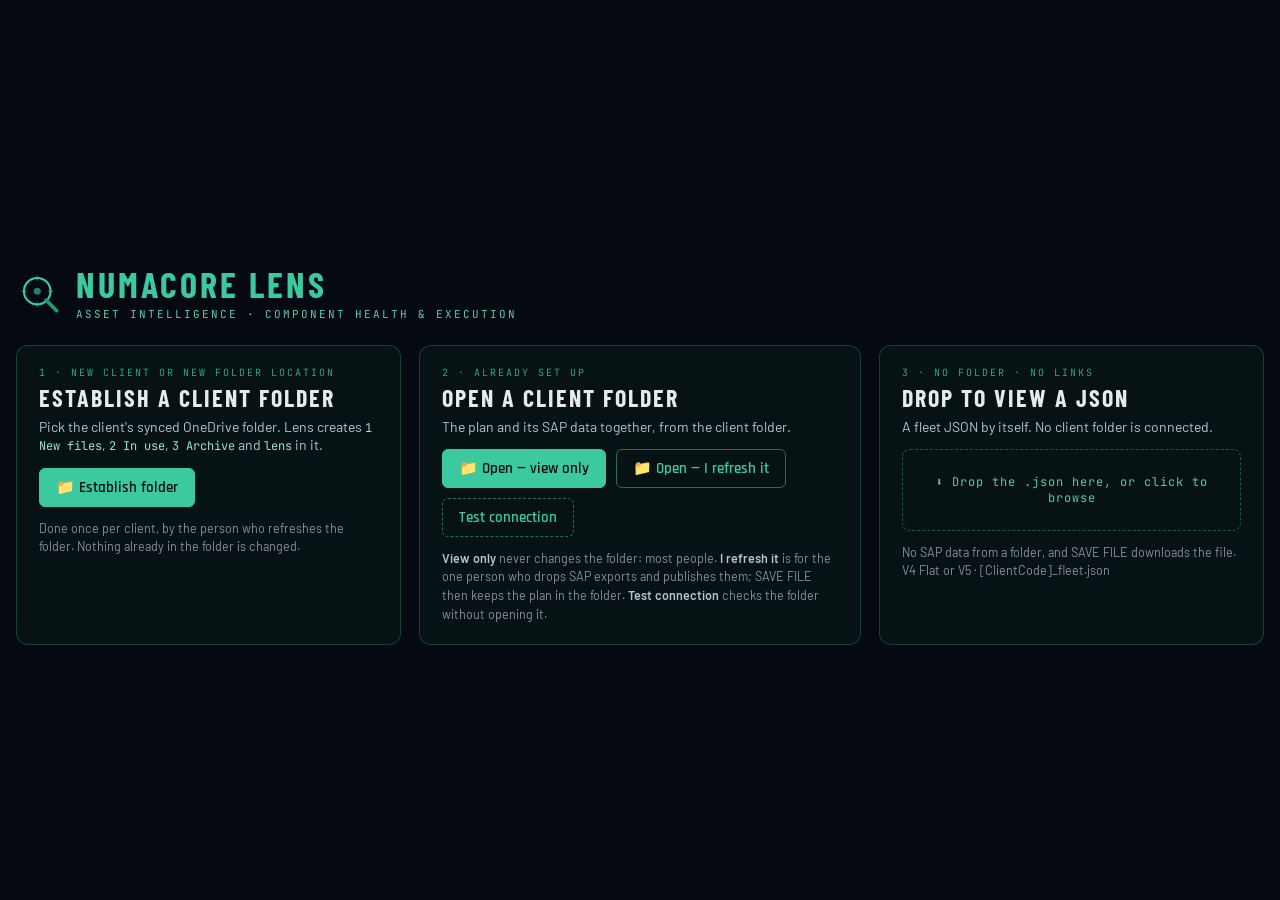
==== commit c3061f1c: "Lens v4.20 + numacore_workspace v0.3.3 — the start page has three options (Establish / Open + Test c" ====
--- a/index.html
+++ b/index.html
@@ -3,10 +3,10 @@
 <head>
 <meta charset="UTF-8">
 <meta name="viewport" content="width=device-width,initial-scale=1.0">
-<title>NumaCore Lens v4.17 — Mission Control</title>
+<title>NumaCore Lens v4.20 — Mission Control</title>
 <script src="numacore_lib.js"></script>
 <script src="numacore_bench.js?v=1.3.1"></script><!-- v4.10 FEAT-1 — Bench tab (critical spares); SheetJS loads on first INV_MSTR read -->
-<script src="numacore_workspace.js?v=0.3.2"></script><!-- v4.11 FEAT-1 — the client-folder reader (IW39 + INV_MSTR from the synced OneDrive folder; Meeting record) -->
+<script src="numacore_workspace.js?v=0.3.3"></script><!-- v4.11 FEAT-1 — the client-folder reader (IW39 + INV_MSTR from the synced OneDrive folder; Meeting record) -->
 <style>
 * { box-sizing: border-box; margin: 0; padding: 0; }
 
@@ -326,6 +326,8 @@
   font-size: 0.62rem; color: var(--lens-text, #b8ede0); opacity: 0.85;
   line-height: 1.25; margin-top: 1px;
 }
+.hmc-value.hmc-pcr { font-size: 15px; line-height: 1.3; }
+.hmc-inprog { display:inline-block; margin-left:6px; padding:1px 7px; border-radius:9px; font-size:9.5px; font-weight:700; letter-spacing:.04em; color:#7ee787; border:1px solid #2ea043; background:rgba(46,160,67,.14); text-transform:none; }
 .hmc-value.hmc-green  { color: var(--band-normal, #4caf50); }
 .hmc-value.hmc-yellow { color: var(--band-elevated, #ffc107); }
 .hmc-value.hmc-orange { color: var(--band-high, #ff7043); }
@@ -1935,7 +1937,7 @@
         <span><i style="background:linear-gradient(90deg,#378add,#5fa8e0)"></i>arrives (not on site yet)</span>
         <span><i style="background:repeating-linear-gradient(90deg,#9b97e8 0 10px,#7f77dd 10px 20px)"></i>planned machine</span>
         <span><i style="background:repeating-linear-gradient(45deg,rgba(0,0,0,0.65) 0 4px,rgba(255,213,79,0.45) 4px 8px)"></i>parked</span>
-        <span><i style="background:#f09595;width:8px"></i>end handle (decommissioned after it)</span>
+        <span><i style="background:#f09595;width:8px"></i>end handle (retired after it)</span>
         <span>Drag a handle to move a date; click a machine to edit it. The fleet class sets Pulse's and Bench's order.</span>
       </div>
       <div class="hz-zoom" id="hz-zoom" title="Zoom and pan the timeline. This view is kept in this browser only."></div>
@@ -1989,7 +1991,7 @@
 };
 
 // ── VERSION + SCHEMA SHAPE (v4-alpha, Chunk 5) ─────────────────────────────
-const VERSION = '4.17';
+const VERSION = '4.20';
 
 // V5/V4-Flat shape resolver. Lens v4 reads V5 nested (masterData/workingData)
 // AND V4 Flat (root components, working{}) — graceful degradation. The shape
@@ -2599,6 +2601,31 @@
 // the one still to come. Returns null when nothing is scheduled; callers render
 // "None scheduled" rather than reaching backwards for a stale prediction.
 // READ-ONLY against a foreign slice — slice-ownership rule preserved.
+// v4.19 — the planned PCR for a machine (Cadence's project; read-only): the one whose planned window contains today
+// ("In progress"), else the next one to start. Dates are compared as local calendar dates.
+function _unitPcr(unitDisplay) {
+  if (!lensRawData) return null;
+  var projects = (lensRawData.workingData && lensRawData.workingData.projects)
+              || (lensRawData.working    && lensRawData.working.projects)
+              || [];
+  if (!Array.isArray(projects) || !projects.length) return null;
+  var unitUp = String(unitDisplay || '').toUpperCase(), t = _lensTodayISO(), cur = null, next = null;
+  projects.forEach(function (p) {
+    if (!p) return;
+    if (String(p.unit || p.unit_id || '').toUpperCase() !== unitUp) return;
+    var s = String(p.start_date || p.start || '').slice(0, 10), e = String(p.end_date || p.end || '').slice(0, 10);
+    if (!s) return;
+    var o = { name: (p.name || p.id || 'Project'), start: s, end: e, n: (p.linkedIds || []).length };
+    if (s <= t && (!e || e >= t)) { if (!cur || s < cur.start) cur = o; }
+    else if (s > t) { if (!next || s < next.start) next = o; }
+  });
+  var r = cur || next; if (!r) return null;
+  r.inProgress = !!cur;
+  var a = t.split('-'), b = r.start.split('-');
+  r.days = Math.round((new Date(+b[0], +b[1] - 1, +b[2]).getTime() - new Date(+a[0], +a[1] - 1, +a[2]).getTime()) / 86400000);
+  return r;
+}
+
 function _nextUpcomingProject(unitDisplay) {
   if (!lensRawData) return null;
   var projects = (lensRawData.workingData && lensRawData.workingData.projects)
@@ -2612,9 +2639,9 @@
     if (!p) return;
     if (String(p.unit || p.unit_id || '').toUpperCase() !== unitUp) return;
     if (String(p.status || '').toLowerCase() === 'complete') return;
-    var t = Date.parse(p.start);
+    var t = Date.parse(p.start_date || p.start);   /* v4.19 — Cadence writes start_date */
     if (isNaN(t) || t < now) return;          // upcoming only
-    if (!best || t < best.ms) best = { name: (p.name || p.project || 'Project'), start: p.start, ms: t };
+    if (!best || t < best.ms) best = { name: (p.name || p.project || 'Project'), start: (p.start_date || p.start), ms: t };
   });
   return best;
 }
@@ -2702,6 +2729,14 @@
     var _today = new Date(); _today.setHours(0,0,0,0);
     var _d = Math.round((_local.getTime() - _today.getTime()) / 86400000);
     nextPCRSub = _nextProj.name + ' \u00b7 ' + (_d <= 0 ? 'today' : 'in ' + _d + 'd');
+  }
+
+  // v4.19 — the planned PCR for this machine: its dates and components; "In progress" inside its planned window.
+  var _pcr = _unitPcr(unit), pcrBadge = '';
+  if (_pcr) {
+    nextPCRDate = _lensFmtD(_pcr.start) + (_pcr.end ? ' \u2013 ' + _lensFmtD(_pcr.end) : '');
+    nextPCRSub = _pcr.name + ' \u00b7 ' + _pcr.n + ' component' + (_pcr.n === 1 ? '' : 's') + (_pcr.inProgress ? '' : ' \u00b7 in ' + _pcr.days + 'd');
+    if (_pcr.inProgress) pcrBadge = ' <span class="hmc-inprog">In progress</span>';
   }
 
   // SMU (max last_smu across all visible comps)
@@ -2836,8 +2871,8 @@
         '<div class="hmc-sub">' + (idle3Mo !== null ? 'last 3 months' : 'no data') + '</div>' +
       '</div>' +
       '<div class="hero-metric-card">' +
-        '<div class="hmc-label">Next PCR</div>' +
-        '<div class="hmc-value">' + nextPCRDate + '</div>' +
+        '<div class="hmc-label">Planned PCR' + pcrBadge + '</div>' +
+        '<div class="hmc-value' + (_pcr ? ' hmc-pcr' : '') + '">' + esc(nextPCRDate) + '</div>' +
         (nextPCRSub ? '<div class="hmc-sub">' + esc(nextPCRSub) + '</div>' : '') +   /* v4.7 FIX-1 — esc */
       '</div>' +
       // Row 4 \u2014 Util % | Components
@@ -4537,47 +4572,158 @@
 function showLoadScreen() {
   document.getElementById('lens-load-screen').style.display = 'flex';
   document.getElementById('banner-meta').style.display = 'none';
-  _landingMsg('');
+  _landingClear();
   _landingRender();   // v4.12
 }
 
-// v4.12 — the landing page. "Open a client folder" picks the folder (view only or edit), reads its newest plan from
-// lens\plan (or a fleet JSON waiting in 1 New files) and opens it; the folder then stays connected for that plan.
-// "Recent" lists the folders this browser has opened. "Open a fleet file" is the old drop / browse.
-function _landingMsg(html, kind) {
-  const m = document.getElementById('ll-folder-msg'); if (!m) return;
+// v4.20 — the landing page has three ways in (operator, 2026-09-30):
+//   1 ESTABLISH a client folder — a new client or a new folder location. Lens creates 1 New files, 2 In use, 3 Archive
+//     and lens in the folder picked; nothing already there is changed. Then the client's fleet JSON is chosen once.
+//   2 OPEN a client folder — already set up. View only or "I refresh it" (v4.12), plus TEST CONNECTION: read-only checks
+//     of the folder. A folder that is not set up is sent to Establish (one button, no second pick).
+//   3 DROP TO VIEW a JSON — the file by itself: no client folder is connected or restored (no links).
+let _lensNoLinks = false;        // the plan on screen was opened as a file only
+let _landingAwaitPlan = false;   // a folder is picked and waits for its plan: the next fleet JSON opened connects to it
+function _landingMsg(html, kind, where) {
+  const m = document.getElementById(where === 'est' ? 'll-est-msg' : 'll-folder-msg'); if (!m) return;
   m.style.display = html ? 'block' : 'none'; m.className = 'll-msg' + (kind ? ' ' + kind : ''); m.innerHTML = html || '';
 }
+function _landingClear() { _landingMsg(''); _landingMsg('', '', 'est'); _landingAwaitPlan = false; }
+function _landingReady(where) {
+  if (!window.NumaCoreWorkspace || !NumaCoreWorkspace.testFolder) { _landingMsg('The folder reader (numacore_workspace.js v0.3.3 or later) is not loaded beside this page.', 'bad', where); return false; }
+  if (!window.showDirectoryPicker) { _landingMsg('Working with a folder needs Edge or Chrome. Use "Drop to view a JSON" instead.', 'warn', where); return false; }
+  return true;
+}
+function _landingChooseHtml() {
+  return '<div class="ll-btns" style="margin-top:10px"><button class="ll-btn solid" onclick="document.getElementById(\'lens-file-input-linked\').click()">Choose the fleet JSON</button></div>' +
+    '<div class="ll-note" style="margin-top:8px">Or drop it anywhere on this page.</div>';
+}
+function _landingOpenPlan(r, where) {
+  _lensNoLinks = false; _landingAwaitPlan = false;
+  _landingMsg('Opening <b>' + esc(r.plan.fileName) + '</b> from <b>' + esc(r.folderName) + '</b>' + (r.plan.where === 'new' ? ' (found in 1 New files)' : '') + '…', '', where);
+  setTimeout(function () { loadLensJSON(r.plan.json); _landingClear(); }, 30);
+}
 function _landingOpened(r) {
-  if (r.plan) {
-    _landingMsg('Opening <b>' + esc(r.plan.fileName) + '</b> from <b>' + esc(r.folderName) + '</b>' + (r.plan.where === 'new' ? ' (found in 1 New files)' : '') + '…');
-    setTimeout(function () { loadLensJSON(r.plan.json); _landingMsg(''); }, 30);
+  _landingMsg('', '', 'est');
+  if (r.plan) { _landingOpenPlan(r, 'open'); return; }
+  if (!r.setUp) {
+    _landingAwaitPlan = false;
+    _landingMsg('<b>' + esc(r.folderName) + '</b> is not set up as a Lens client folder: one or more of <code>1 New files</code>, <code>2 In use</code>, <code>3 Archive</code>, <code>lens</code> is missing. Nothing was opened.' +
+      '<div class="ll-btns" style="margin-top:10px"><button class="ll-btn solid" onclick="_landingEstablish(true)">Establish this folder</button></div>', 'warn');
     return;
   }
-  _landingMsg('<b>' + esc(r.folderName) + '</b> ' + (r.setUp ? 'has no saved plan yet.' : 'is not set up as a Lens client folder yet.') +
-    ' Open the client\'s fleet JSON on the right' + (r.mode === 'edit' ? ' (or put it in its <code>1 New files</code>): the folder connects to it, and SAVE FILE keeps the plan there from then on.' : '. The folder connects to it, view only.'), 'warn');
-}
-function _landingFail(e) {
-  if (e && e.name === 'AbortError') return;   // the picker was cancelled
-  _landingMsg(esc(e && e.message || String(e)), 'bad');
+  _landingAwaitPlan = true;
+  _landingMsg('<b>' + esc(r.folderName) + '</b> is set up but has no saved plan yet. Choose the client\'s fleet JSON: it connects to this folder' +
+    (r.mode === 'edit' ? ', and SAVE FILE keeps the plan there from then on.' : ', view only.') + _landingChooseHtml(), 'warn');
+}
+function _landingFail(e, where) {
+  if (e && e.name === 'AbortError') { _landingMsg('', '', where); return; }   // the picker was cancelled
+  _landingMsg(esc(e && e.message || String(e)), 'bad', where);
 }
 function _landingOpenFolder(mode) {
-  if (!window.NumaCoreWorkspace || !NumaCoreWorkspace.openFolder) { _landingMsg('The folder reader (numacore_workspace.js) is not loaded beside this page.', 'bad'); return; }
-  if (!window.showDirectoryPicker) { _landingMsg('Opening a folder needs Edge or Chrome. Use "Open a fleet file" instead.', 'warn'); return; }
+  if (!_landingReady('open')) return;
   NumaCoreWorkspace.openFolder(mode).then(_landingOpened).catch(_landingFail);
+}
+function _landingOpenLast(mode) {
+  NumaCoreWorkspace.openLast(mode).then(_landingOpened).catch(_landingFail);
 }
 function _landingOpenRecent(id) {
   NumaCoreWorkspace.openRecent(id).then(_landingOpened).catch(_landingFail);
+}
+// 1 — Establish. fromLast: the folder just picked for Open / Test (no second pick; the browser asks for edit).
+function _landingEstablish(fromLast) {
+  if (!_landingReady('est')) return;
+  (fromLast ? NumaCoreWorkspace.establishLast() : NumaCoreWorkspace.establishFolder()).then(_landingEstablished).catch(function (e) { _landingFail(e, 'est'); });
+}
+function _landingEstablished(r) {
+  _landingMsg('');
+  const made = (r.made && r.made.length)
+    ? 'Created: ' + r.made.map(function (n) { return '<code>' + esc(n) + '</code>'; }).join(', ') + '. Nothing already there was changed.'
+    : 'It was already set up: nothing was created or changed.';
+  if (r.plan) {
+    _landingAwaitPlan = false;
+    _landingMsg('&#10003; <b>' + esc(r.folderName) + '</b> is ready. ' + made + ' It holds the plan <b>' + esc(r.plan.fileName) + '</b>.' +
+      '<div class="ll-btns" style="margin-top:10px"><button class="ll-btn solid" onclick="_landingOpenLast(\'edit\')">Open it</button></div>', '', 'est');
+    return;
+  }
+  _landingAwaitPlan = true;
+  _landingMsg('&#10003; <b>' + esc(r.folderName) + '</b> is ready. ' + made + '<br><b>Next:</b> choose the client\'s fleet JSON. It connects to this folder, and SAVE FILE keeps the plan there from then on.' + _landingChooseHtml(), '', 'est');
+}
+// 2 — Test connection. id: a folder under Recent; 'last': the folder just tested; none: pick one.
+function _landingTest(id) {
+  if (!_landingReady('open')) return;
+  _landingMsg('', '', 'est');
+  _landingMsg('Testing the folder…');
+  (id === 'last' ? NumaCoreWorkspace.testLast() : id ? NumaCoreWorkspace.testRecent(id) : NumaCoreWorkspace.testFolder()).then(_landingTested).catch(_landingFail);
+}
+function _landingTested(t) {
+  _landingAwaitPlan = false;
+  const row = function (st, txt) { return '<div class="ll-chk ' + st + '"><span>' + (st === 'ok' ? '&#10003;' : st === 'bad' ? '&#10007;' : st === 'warn' ? '!' : '&ndash;') + '</span><div>' + txt + '</div></div>'; };
+  const L = [row('ok', 'The browser can read <b>' + esc(t.folderName) + '</b>.')];
+  let verdict, kind, btns = '';
+  if (t.inside) {
+    L.push(row('bad', 'This is a folder inside a client folder. Pick the client folder itself (the one that holds <code>1 New files</code>).'));
+    verdict = 'Test not passed: wrong folder picked.'; kind = 'bad';
+    btns = '<button class="ll-btn solid" onclick="_landingTest()">Test another folder</button>';
+  } else {
+    L.push(t.setUp ? row('ok', 'The four folders are there: <code>1 New files</code>, <code>2 In use</code>, <code>3 Archive</code>, <code>lens</code>.')
+                   : row('bad', 'Missing: ' + t.missing.map(function (n) { return '<code>' + esc(n) + '</code>'; }).join(', ') + '.'));
+    L.push(t.cc ? row('ok', 'It belongs to client <b>' + esc(t.cc) + '</b>.') : row('na', 'No SAP data has been published in it yet, so it is not tied to a client.'));
+    if (t.planError) L.push(row('bad', esc(t.planError)));
+    else if (t.plan) L.push(row('ok', 'Plan: <b>' + esc(t.plan.fileName) + '</b>' + (t.plan.cc ? ' · ' + esc(t.plan.cc) : '') + ' · ' + t.plan.units + ' machines, ' + t.plan.comps + ' components' +
+      (t.plan.saved ? ' · saved ' + esc(String(t.plan.saved).slice(0, 10)) : '') + (t.plan.where === 'new' ? ' · waiting in <code>1 New files</code>' : '') + '.'));
+    else L.push(row('na', 'No plan saved in it yet.'));
+    (t.sources || []).forEach(function (x) {
+      if (!x.has) { L.push(row('na', esc(x.label) + ': none published yet.')); return; }
+      if (!x.copyThere) { L.push(row('bad', esc(x.label) + ': its dated copy <code>' + esc(x.dataFile) + '</code> could not be read.')); return; }
+      const age = x.age === null ? 'data date unknown' : 'data date ' + esc(x.dataAsOf) + ', ' + x.age + (x.age === 1 ? ' day old' : ' days old');
+      const lim = (window.NumaCoreWorkspace && NumaCoreWorkspace.AGE) || { amber: 7, red: 14, refuse: 30 };
+      if (x.cls === 'ok') L.push(row('ok', esc(x.label) + ': ' + age + '.'));
+      else if (x.cls === 'amber') L.push(row('warn', esc(x.label) + ': ' + age + ' (amber: over ' + lim.amber + ' days).'));
+      else if (x.cls === 'expired') L.push(row('warn', esc(x.label) + ': ' + age + '. Over ' + lim.refuse + ' days, so it is not loaded.'));
+      else L.push(row('warn', esc(x.label) + ': ' + age + ' (red: over ' + lim.red + ' days).'));
+    });
+    if (!t.setUp) {
+      verdict = 'Test not passed: this folder is not set up as a Lens client folder.'; kind = 'warn';
+      btns = '<button class="ll-btn solid" onclick="_landingEstablish(true)">Establish this folder</button>';
+    } else if (!t.ok) {
+      verdict = 'Test not passed: the folder is set up, but a file in it could not be read. If it is a OneDrive folder, right-click it in File Explorer → Always keep on this device, wait for the green tick, then test again.'; kind = 'bad';
+      btns = '<button class="ll-btn solid" onclick="_landingTest(\'last\')">Test again</button>';
+    } else {
+      verdict = 'Connection good.'; kind = '';
+      btns = '<button class="ll-btn solid" onclick="_landingOpenLast(\'view\')">&#x1F4C1; Open — view only</button><button class="ll-btn" onclick="_landingOpenLast(\'edit\')">&#x1F4C1; Open — I refresh it</button>';
+    }
+  }
+  _landingMsg('<div class="ll-verdict">' + verdict + '</div>' + L.join('') + '<div class="ll-btns" style="margin-top:10px">' + btns + '</div>' +
+    '<div class="ll-note" style="margin-top:8px">The test only reads. Nothing in the folder was changed.</div>', kind);
+}
+// a fleet JSON read from this computer. linked: it connects to the folder that waits for its plan; otherwise file only.
+function _landingLoadText(text, linked) {
+  let json;
+  try { json = JSON.parse(text); }
+  catch (err) { console.warn('Lens load — JSON parse failed:', err); showToast('Could not parse file — ensure it is a valid NumaCore fleet JSON.', 'error', 4000); return; }
+  _lensNoLinks = !linked; _landingAwaitPlan = false;
+  loadLensJSON(json);
+  _landingClear();
+}
+function _landingReadFile(file, linked) {
+  if (!file) return;
+  if (!/\.json$/i.test(file.name)) { showToast('Please choose a .json fleet file.', 'warn'); return; }
+  const reader = new FileReader();
+  reader.onload = function (ev) { _landingLoadText(ev.target.result, linked); };
+  reader.onerror = function () { _lensReadFailed(file, reader.error); };
+  reader.readAsText(file);
 }
 function _landingRender() {
   const el = document.getElementById('ll-recent'); if (!el) return;
   if (!window.NumaCoreWorkspace || !NumaCoreWorkspace.recent) { el.innerHTML = ''; return; }
   NumaCoreWorkspace.recent().then(function (list) {
     if (!list.length) { el.innerHTML = ''; return; }
-    el.innerHTML = '<div class="ll-eyebrow" style="margin-bottom:6px">Recent in this browser</div>' + list.slice(0, 6).map(function (r) {
+    el.innerHTML = '<div class="ll-eyebrow" style="margin-bottom:6px">Recent client folders in this browser</div>' + list.slice(0, 6).map(function (r) {
       const id = String(r.id).replace(/[^A-Za-z0-9_]/g, '');
-      return '<button class="ll-rec" onclick="_landingOpenRecent(\'' + id + '\')"><b>' + esc(r.cc) + '</b>' + (r.clientName ? '<em style="font-style:normal;color:#B8C4CC">' + esc(r.clientName) + '</em>' : '') +
-        '<span>' + esc(r.folderName) + ' · ' + (r.mode === 'view' ? 'view only' : 'I refresh it') + (r.lastOpened ? ' · opened ' + esc(String(r.lastOpened).slice(0, 10)) : '') + '</span></button>';
+      return '<div class="ll-rec-row"><button class="ll-rec" onclick="_landingOpenRecent(\'' + id + '\')" title="Open this client folder"><b>' + esc(r.cc) + '</b>' + (r.clientName ? '<em style="font-style:normal;color:#B8C4CC">' + esc(r.clientName) + '</em>' : '') +
+        '<span>' + esc(r.folderName) + ' · ' + (r.mode === 'view' ? 'view only' : 'I refresh it') + (r.lastOpened ? ' · opened ' + esc(String(r.lastOpened).slice(0, 10)) : '') + '</span></button>' +
+        '<button class="ll-btn ll-rec-test" onclick="_landingTest(\'' + id + '\')" title="Read-only checks of this folder. Nothing is changed.">Test</button></div>';
     }).join('');
   }).catch(function () { el.innerHTML = ''; });
 }
@@ -4940,7 +5086,7 @@
   // v4.11 FEAT-1 — the client folder (numacore_workspace). A different client's plan starts clean: no folder data,
   // no stock in Bench, and a fresh Deploy (its session pools would otherwise still hold the last client's SAP data).
   const _ccNow = lensMeta.clientCode || 'DEFAULT';
-  if (_wsClient !== null && _wsClient !== _ccNow) {
+  if (_wsClient !== null && (_wsClient !== _ccNow || _lensNoLinks)) {   /* v4.20 — also when the plan is opened as a file only */
     _embedWorkspace = {};
     try { if (window.NumaCoreBench && NumaCoreBench.clearStock) NumaCoreBench.clearStock(); } catch(_) {}
     try { if (window.NumaCoreBench && NumaCoreBench.setSnapshots) NumaCoreBench.setSnapshots([]); } catch(_) {}   // v4.13 — another client's snapshots never carry over
@@ -4951,7 +5097,7 @@
   if (window.NumaCoreWorkspace) {
     try {
       NumaCoreWorkspace.mountStrip(document.getElementById('lens-ws-strip'));
-      NumaCoreWorkspace.attach({ clientCode: _ccNow, clientName: cn, planUnits: Array.from(unitSet), lensVersion: 'v' + VERSION,
+      NumaCoreWorkspace.attach({ clientCode: _ccNow, clientName: cn, planUnits: Array.from(unitSet), lensVersion: 'v' + VERSION, noFolder: _lensNoLinks,   /* v4.20 */
         toast: function (msg, sev) { showToast(msg, sev || 'info', 5000); }, onData: _wsOnData, onPlan: _wsOnPlan, onState: _wsOnState,   // v4.12 + onPlan / onState
         benchDef: _wsBenchDef, benchPreview: _wsBenchPreview, onSnapshots: _wsOnSnapshots, onDefinition: _wsOnDefinition });   // v4.13 — snapshots + definition files
     } catch (e) { console.warn('workspace attach:', e); }
@@ -4993,6 +5139,7 @@
 }
 // v4.12 — SAVE FILE goes to the client folder when it is connected with edit; the COPY button then downloads a copy
 function _wsOnState(st) {
+  if (st && st.connected) _lensNoLinks = false;   /* v4.20 — a folder connected later (CONNECT FOLDER) ends file-only */
   const toFolder = !!(st && st.canSavePlan);
   const sb = document.getElementById('lens-save-btn'), cb = document.getElementById('lens-copy-btn');
   if (sb) sb.title = toFolder ? 'Save the plan into the client folder (lens\\plan); the previous one moves to 3 Archive\\Plans. Cadence\'s and Deploy\'s latest changes are collected first.'
@@ -5157,20 +5304,17 @@
   if (fileInput) {
     fileInput.addEventListener('change', e => {
       const file = e.target.files[0];
-      if (!file) return;
-      const reader = new FileReader();
-      reader.onload = ev => {
-        try {
-          const json = JSON.parse(ev.target.result);
-          loadLensJSON(json);
-        } catch(err) {
-          console.warn('Lens load — JSON parse failed:', err);
-          showToast('Could not parse file — ensure it is a valid NumaCore fleet JSON.', 'error', 4000);
-        }
-      };
-      reader.onerror = () => _lensReadFailed(file, reader.error);   // v4.14 — a failed read used to be silent
-      reader.readAsText(file);
+      _landingReadFile(file, false);   // v4.20 — "Drop to view a JSON": the file only, no folder
       fileInput.value = '';
+    });
+  }
+  // v4.20 — the plan for a folder just established (or set up with no plan yet): it connects to that folder
+  const linkedInput = document.getElementById('lens-file-input-linked');
+  if (linkedInput) {
+    linkedInput.addEventListener('change', e => {
+      const file = e.target.files[0];
+      _landingReadFile(file, true);
+      linkedInput.value = '';
     });
   }
   // Wire drag-and-drop on the FULL load screen — user can drop anywhere, not just the inner box.
@@ -5191,13 +5335,7 @@
       dropZone.classList.remove('drag-over');
       const file = e.dataTransfer.files[0];
       if (!file || !file.name.endsWith('.json')) { showToast('Please drop a .json fleet file.', 'warn'); return; }
-      const reader = new FileReader();
-      reader.onload = ev => {
-        try { loadLensJSON(JSON.parse(ev.target.result)); }
-        catch(err) { console.warn('Lens drop — JSON parse failed:', err); showToast('Could not parse file.', 'error'); }
-      };
-      reader.onerror = () => _lensReadFailed(file, reader.error);   // v4.14
-      reader.readAsText(file);
+      _landingReadFile(file, _landingAwaitPlan);   // v4.20 — linked only while a folder waits for its plan; otherwise the file only
     });
   }
 });
@@ -5835,6 +5973,14 @@
   setTimeout(function() { el.style.display = 'none'; }, 1600);
 }
 
+// v4.19 — Cadence's "Let me validate": switch to Deploy and open that project there.
+let _pendingDeployOpen = null;
+function _sendDeployOpen() {
+  if (!_pendingDeployOpen || !embedReady.deploy) return;
+  _postToEmbed('deploy', { type: 'open-project', projectId: _pendingDeployOpen });
+  _pendingDeployOpen = null;
+}
+
 window.addEventListener('message', function onEmbedMessage(ev) {
   // Origin filter: same-origin OR file:// (origin == 'null'). Reject other
   // sources to prevent cross-frame injection. childOrigin is unreliable on
@@ -5851,6 +5997,13 @@
   if (m.type === 'tool-ready') {
     embedReady[knownTool] = true;
     _pushFleetToEmbed(knownTool);
+    if (knownTool === 'deploy') _sendDeployOpen();   /* v4.19 */
+    return;
+  }
+  if (m.type === 'navigate' && m.tool === 'deploy' && m.projectId) {   /* v4.19 — from Cadence */
+    _pendingDeployOpen = String(m.projectId);
+    switchTab('deploy');   /* re-pushes the fleet to Deploy when it is ready; the open request follows it */
+    _sendDeployOpen();
     return;
   }
   if (m.type === 'flushed') {   // v4.11 — a tool confirms it has sent its latest changes (see _flushEmbeds)
@@ -6273,7 +6426,7 @@
 }
 function _hzStatus(r) {
   const t = _lensTodayISO();
-  if (r.end && r.end < t) return { kind: 'gone', text: 'decommissioned ' + _lensFmtD(r.end) };
+  if (r.end && r.end < t) return { kind: 'gone', text: 'retired ' + _lensFmtD(r.end) };
   const pk = r.parked.find(function (p) { return p.from <= t && p.to >= t; });
   if (pk) return { kind: 'parked', text: 'parked to ' + _lensFmtD(pk.to) };
   if (r.arrival) return { kind: r.planned ? 'planned' : 'arrive', text: (r.planned ? 'planned · ' : '') + 'arrives ' + _lensFmtD(r.arrival) + (r.end ? ' · to ' + _lensFmtD(r.end) : '') };
@@ -6357,6 +6510,21 @@
   if (compsChanged) _hzCadenceNote = true;
   if (msg) showToast(msg, 'success', 4500);
 }
+// v4.18 (L-18) — revive a retired machine: mandatory current SMU written to the unit's components (today), end date cleared -> Active.
+function _hzRevive(unit) {
+  const el = document.getElementById('hz-e-smu');
+  const smu = el ? Number(el.value) : NaN;
+  if (!(smu > 0)) { showToast('Enter the machine\'s current SMU (hours) to revive it.', 'warn', 4500); if (el) { el.focus(); } return; }
+  const K = String(unit).toUpperCase(), t = _lensTodayISO(); let n = 0;
+  _readComponents(lensRawData).forEach(function (c) {
+    if (String(c.unit || c.unit_id || '').toUpperCase() !== K) return;
+    c.last_smu = smu; c.last_read = t; n++;
+  });
+  _hzSetEnd(unit, null);                 // clear the retired date -> back to Active
+  const m = _hzM(unit, true); _hzLog(m, 'revived', 'SMU ' + smu + ' on ' + _lensFmtD(t));
+  _hzClose();
+  _hzAfterChange(unit + ' revived — Active again; current SMU ' + smu + ' set on ' + n + ' component' + (n === 1 ? '' : 's') + ' (today). SAVE FILE keeps it.', true);
+}
 // the arrival of a machine not on site yet = its components' last read date (0 h)
 function _hzSetArrival(unit, iso) {
   const K = String(unit).toUpperCase(); let n = 0;
@@ -6384,7 +6552,7 @@
   } else {
     if (iso >= _lensIsoAdd(fx.end, -10)) { _hzSetEnd(unit, null); _hzAfterChange(unit + ': no end date.'); return; }
     if (row.arrival && iso <= row.arrival) { showToast('The end date has to be after the arrival (' + _lensFmtD(row.arrival) + ').', 'warn', 4500); renderHorizon(); return; }
-    if (iso < t && !confirm('Decommission ' + unit + ' from ' + _lensFmtD(iso) + '?\n\nThat date has passed, so it leaves Pulse, Vitals and Bench (Horizon keeps it; clear the end date to bring it back).')) { renderHorizon(); return; }
+    if (iso < t && !confirm('Retire ' + unit + ' from ' + _lensFmtD(iso) + '?\n\nThat date has passed, so it leaves Pulse, Vitals and Bench (Horizon keeps it; open the editor to Revive it).')) { renderHorizon(); return; }
     _hzSetEnd(unit, iso);
     _hzAfterChange(unit + ': end date ' + _lensFmtD(iso) + '. Nothing is planned for it after that date.');
   }
@@ -6406,8 +6574,11 @@
   _hzOverlay(
     '<h3>' + esc(r.unit) + ' <small>' + esc(r.fleet) + ' · ' + esc(r.model) + (r.planned ? ' · planned' + (r.like ? ' (like ' + esc(r.like) + ')' : '') : '') + '</small></h3>' +
     '<div class="hz-f"><label>Status</label><span>' + esc(st.text) + '</span></div>' +
+    (st.kind === 'gone'
+      ? '<div class="hz-f" style="background:rgba(63,201,160,0.08);border:1px solid rgba(63,201,160,0.3);border-radius:6px;padding:8px 10px"><label>Revive</label><div>This machine is <b>retired</b>. To bring it back to <b>Active</b>, enter its <b>current SMU (hours)</b>: <input type="number" id="hz-e-smu" min="1" step="1" placeholder="current SMU" style="width:120px"> <button class="hz-btn hz-pri hz-sm" id="hz-e-revive">Revive</button><div class="hz-hint">clears the end date and sets the current reading (today) on every component. Planning restarts.</div></div></div>'
+      : '') +
     '<div class="hz-f"><label>Arrives</label>' + (r.arrival ? '<input type="date" id="hz-e-from" value="' + esc(r.arrival) + '"> <span class="hz-hint">not on site yet: its components are planned from this date</span>' : '<span class="hz-hint">on site (hours on file). A machine with no hours gets an arrival date in the update sheet (last read date) or here once it has one.</span>') + '</div>' +
-    '<div class="hz-f"><label>End (decommissioned)</label><input type="date" id="hz-e-to" value="' + esc(r.end || '') + '"> <button class="hz-btn hz-sm" id="hz-e-noend">no end</button> <span class="hz-hint">nothing is planned after it</span></div>' +
+    '<div class="hz-f"><label>End (retired)</label><input type="date" id="hz-e-to" value="' + esc(r.end || '') + '"> <button class="hz-btn hz-sm" id="hz-e-noend">no end</button> <span class="hz-hint">nothing is planned after it</span></div>' +
     '<div class="hz-f"><label>Parked</label><div id="hz-e-pk">' + (pk || '<span class="hz-hint">none</span>') + '</div></div>' +
     '<div class="hz-f"><label></label><button class="hz-btn hz-sm" id="hz-e-addpk">+ parked period</button> <span class="hz-hint">no hours while parked: later change-outs move out by its length</span></div>' +
     '<div class="hz-f"><label>Class</label><select id="hz-e-cls">' + '<option value="">Fleet: ' + esc(fc ? _hzClassName(fc) : 'no class') + '</option>' + HZ_CLASSES.map(function (k) { return '<option value="' + k[0] + '"' + (r.own === k[0] ? ' selected' : '') + '>' + k[1] + '</option>'; }).join('') + '</select></div>' +
@@ -6421,6 +6592,7 @@
     const d = document.createElement('div'); d.className = 'hz-pk'; d.innerHTML = '<input type="date" class="hz-pf"> to <input type="date" class="hz-pt"> <button class="hz-x" title="remove">&times;</button>'; box.appendChild(d);
   };
   document.getElementById('hz-e-pk').onclick = function (e) { if (e.target.classList.contains('hz-x')) e.target.parentElement.remove(); };
+  const rvBtn = document.getElementById('hz-e-revive'); if (rvBtn) rvBtn.onclick = function () { _hzRevive(unit); };
   document.getElementById('hz-e-cancel').onclick = _hzClose;
   document.getElementById('hz-e-save').onclick = function () { _hzSaveEditor(unit); };
   const rm = document.getElementById('hz-e-remove'); if (rm) rm.onclick = function () { _hzRemovePlanned(unit); };
@@ -6437,7 +6609,7 @@
   if (fromEl && (!from || from <= t)) bad = bad || 'The arrival has to be a date after today.';
   if (to && from && to <= from) bad = bad || 'The end date has to be after the arrival.';
   if (bad) { showToast(bad, 'warn', 5000); return; }
-  if (to && to < t && to !== r.end && !confirm('Decommission ' + unit + ' from ' + _lensFmtD(to) + '?\n\nThat date has passed, so it leaves Pulse, Vitals and Bench (Horizon keeps it).')) return;
+  if (to && to < t && to !== r.end && !confirm('Retire ' + unit + ' from ' + _lensFmtD(to) + '?\n\nThat date has passed, so it leaves Pulse, Vitals and Bench (Horizon keeps it). Reopen the editor to Revive it.')) return;
   const m = _hzM(unit, true); let comps = false; const said = [];
   if (fromEl && from !== r.arrival) { _hzSetArrival(unit, from); comps = true; said.push('arrives ' + _lensFmtD(from)); }
   if ((to || null) !== (r.end || null)) { _hzSetEnd(unit, to); said.push(to ? 'end ' + _lensFmtD(to) : 'no end date'); }
@@ -8592,37 +8764,50 @@
       <svg width="46" height="46" viewBox="0 0 26 26" fill="none"><circle cx="12" cy="12" r="7.5" fill="none" stroke="#3dc9a0" stroke-width="1.2"/><circle cx="12" cy="12" r="2" fill="#3dc9a0" opacity="0.6"/><line x1="12" y1="3" x2="12" y2="6" stroke="#3dc9a0" stroke-width="0.8" opacity="0.45"/><line x1="12" y1="18" x2="12" y2="21" stroke="#3dc9a0" stroke-width="0.8" opacity="0.45"/><line x1="3" y1="12" x2="6" y2="12" stroke="#3dc9a0" stroke-width="0.8" opacity="0.45"/><line x1="18" y1="12" x2="21" y2="12" stroke="#3dc9a0" stroke-width="0.8" opacity="0.45"/><line x1="17" y1="17" x2="23" y2="23" stroke="#1d9e75" stroke-width="2" stroke-linecap="round"/></svg>
       <div><div class="ll-name">NumaCore Lens</div><div class="ll-sub">Asset intelligence · component health &amp; execution</div></div>
     </div>
+    <!-- v4.20 — three ways in (operator, 2026-09-30) -->
     <div class="ll-cards">
       <div class="ll-card">
-        <div class="ll-eyebrow">Recommended</div>
+        <div class="ll-eyebrow">1 · New client or new folder location</div>
+        <h2>Establish a client folder</h2>
+        <p>Pick the client's synced OneDrive folder. Lens creates <code>1 New files</code>, <code>2 In use</code>, <code>3 Archive</code> and <code>lens</code> in it.</p>
+        <div class="ll-btns">
+          <button class="ll-btn solid" onclick="_landingEstablish()" title="The browser asks to edit files in the folder you pick, and in that folder only.">&#x1F4C1; Establish folder</button>
+        </div>
+        <div class="ll-note">Done once per client, by the person who refreshes the folder. Nothing already in the folder is changed.</div>
+        <div id="ll-est-msg" class="ll-msg" style="display:none"></div>
+      </div>
+      <div class="ll-card">
+        <div class="ll-eyebrow">2 · Already set up</div>
         <h2>Open a client folder</h2>
-        <p>The plan and its SAP data together, from the client's synced OneDrive folder.</p>
+        <p>The plan and its SAP data together, from the client folder.</p>
         <div class="ll-btns">
           <button class="ll-btn solid" onclick="_landingOpenFolder('view')" title="Lens reads the folder and never changes it. The browser asks to view files.">&#x1F4C1; Open — view only</button>
           <button class="ll-btn" onclick="_landingOpenFolder('edit')" title="For the person who drops SAP exports and publishes them. The browser asks to edit files in this folder only.">&#x1F4C1; Open — I refresh it</button>
+          <button class="ll-btn ghost" onclick="_landingTest()" title="Read-only checks: the four folders, the client, the plan and each SAP source's data date. Nothing is changed.">Test connection</button>
         </div>
-        <div class="ll-note"><b>View only</b> never changes the folder: most people. <b>I refresh it</b> is for the one person who drops SAP exports and publishes them; SAVE FILE then keeps the plan in the folder.</div>
+        <div class="ll-note"><b>View only</b> never changes the folder: most people. <b>I refresh it</b> is for the one person who drops SAP exports and publishes them; SAVE FILE then keeps the plan in the folder. <b>Test connection</b> checks the folder without opening it.</div>
         <div id="ll-folder-msg" class="ll-msg" style="display:none"></div>
       </div>
       <div class="ll-card" id="lens-drop-zone" tabindex="0" onclick="document.getElementById('lens-file-input').click()" onkeydown="if(event.key==='Enter'||event.key===' '){event.preventDefault();document.getElementById('lens-file-input').click();}">
-        <div class="ll-eyebrow">Or</div>
-        <h2>Open a fleet file</h2>
-        <p>A fleet JSON on this computer.</p>
+        <div class="ll-eyebrow">3 · No folder · no links</div>
+        <h2>Drop to view a JSON</h2>
+        <p>A fleet JSON by itself. No client folder is connected.</p>
         <div class="ll-drop">&#x2B07; Drop the .json here, or click to browse</div>
-        <div class="ll-note">V4 Flat or V5 · [ClientCode]_fleet.json</div>
+        <div class="ll-note">No SAP data from a folder, and SAVE FILE downloads the file. V4 Flat or V5 · [ClientCode]_fleet.json</div>
       </div>
     </div>
     <div id="ll-recent" class="ll-recent"></div>
   </div>
+  <input type="file" id="lens-file-input-linked" accept=".json" style="display:none">
   <input type="file" id="lens-file-input" accept=".json" style="display:none">
 </div>
 <style>
 /* v4.12 — the landing page (folder first) */
-#lens-landing { width:100%; max-width:980px; margin:0 auto; font-family:var(--nc-font-body,'Barlow',sans-serif); color:#E8E9ED; }
+#lens-landing { width:100%; max-width:1500px; margin:0 auto; font-family:var(--nc-font-body,'Barlow',sans-serif); color:#E8E9ED; }
 .ll-brand { display:flex; align-items:center; gap:14px; margin-bottom:24px; }
 .ll-name { font-family:var(--nc-font-display,'Barlow Condensed',sans-serif); font-weight:700; font-size:36px; letter-spacing:3px; text-transform:uppercase; color:#3dc9a0; line-height:1; }
 .ll-sub { font-family:var(--nc-font-mono,'JetBrains Mono',monospace); font-size:11px; letter-spacing:2px; text-transform:uppercase; color:#5dcaa5; margin-top:5px; }
-.ll-cards { display:grid; grid-template-columns:1.25fr 1fr; gap:16px; }
+.ll-cards { display:grid; grid-template-columns:1fr 1.15fr 1fr; gap:18px; align-items:stretch; }
 .ll-card { border:1px solid rgba(61,201,160,.25); border-radius:12px; background:rgba(8,26,21,.55); padding:20px 22px; }
 .ll-card h2 { font-family:var(--nc-font-display,'Barlow Condensed',sans-serif); font-weight:700; font-size:24px; letter-spacing:2px; text-transform:uppercase; margin:4px 0 6px; color:#E8E9ED; }
 .ll-card p { margin:0 0 14px; color:#B8C4CC; font-size:14px; }
@@ -8642,11 +8827,21 @@
 .ll-drop { border:1px dashed rgba(61,201,160,.4); border-radius:8px; padding:24px 12px; text-align:center; font-family:var(--nc-font-mono,'JetBrains Mono',monospace); font-size:12px; letter-spacing:1px; color:#5dcaa5; }
 #lens-drop-zone.drag-over { border-color:#3dc9a0; background:rgba(61,201,160,.08); box-shadow:0 0 40px rgba(61,201,160,.2); }
 .ll-recent { margin-top:20px; }
+.ll-card code { font-family:var(--nc-font-mono,'JetBrains Mono',monospace); font-size:12px; color:#9fe3cd; }
+.ll-btn.ghost { border-style:dashed; }
+.ll-verdict { font-family:var(--nc-font-head,'Rajdhani',sans-serif); font-weight:700; font-size:16px; margin-bottom:8px; color:#E8E9ED; }
+.ll-chk { display:flex; gap:9px; align-items:baseline; padding:3px 0; color:#D5DAE0; }
+.ll-chk > span { flex:0 0 14px; text-align:center; font-weight:700; }
+.ll-chk.ok > span { color:#34D399; } .ll-chk.bad > span { color:#EF4444; } .ll-chk.warn > span { color:#FBBF24; } .ll-chk.na > span { color:#8B8FA3; }
+.ll-rec-row { display:flex; gap:8px; align-items:stretch; margin:6px 0; }
+.ll-rec-row .ll-rec { margin:0; flex:1 1 auto; }
+.ll-rec-test { flex:0 0 auto; font-size:13px; padding:6px 14px; }
 .ll-rec { display:flex; align-items:baseline; gap:10px; width:100%; text-align:left; background:rgba(8,26,21,.45); border:1px solid rgba(61,201,160,.15); border-radius:8px; padding:10px 14px; margin:6px 0; color:#E8E9ED; font-family:inherit; font-size:14px; cursor:pointer; }
 .ll-rec b { font-family:var(--nc-font-head,'Rajdhani',sans-serif); font-size:17px; color:#3dc9a0; }
 .ll-rec span { color:#8B8FA3; font-size:12px; margin-left:auto; font-family:var(--nc-font-mono,'JetBrains Mono',monospace); }
 .ll-rec:hover { border-color:rgba(61,201,160,.45); }
-@media (max-width:760px) { .ll-cards { grid-template-columns:1fr; } .ll-name { font-size:28px; } }
+@media (max-width:1100px) { .ll-cards { grid-template-columns:1fr; } }
+@media (max-width:760px) { .ll-name { font-size:28px; } }
 /* ── v3.7 — ConMon Tile (left canvas, unit-level) ─────────────────────── */
 #conmon-tile {
   display: none; background: rgba(4,14,11,0.88);
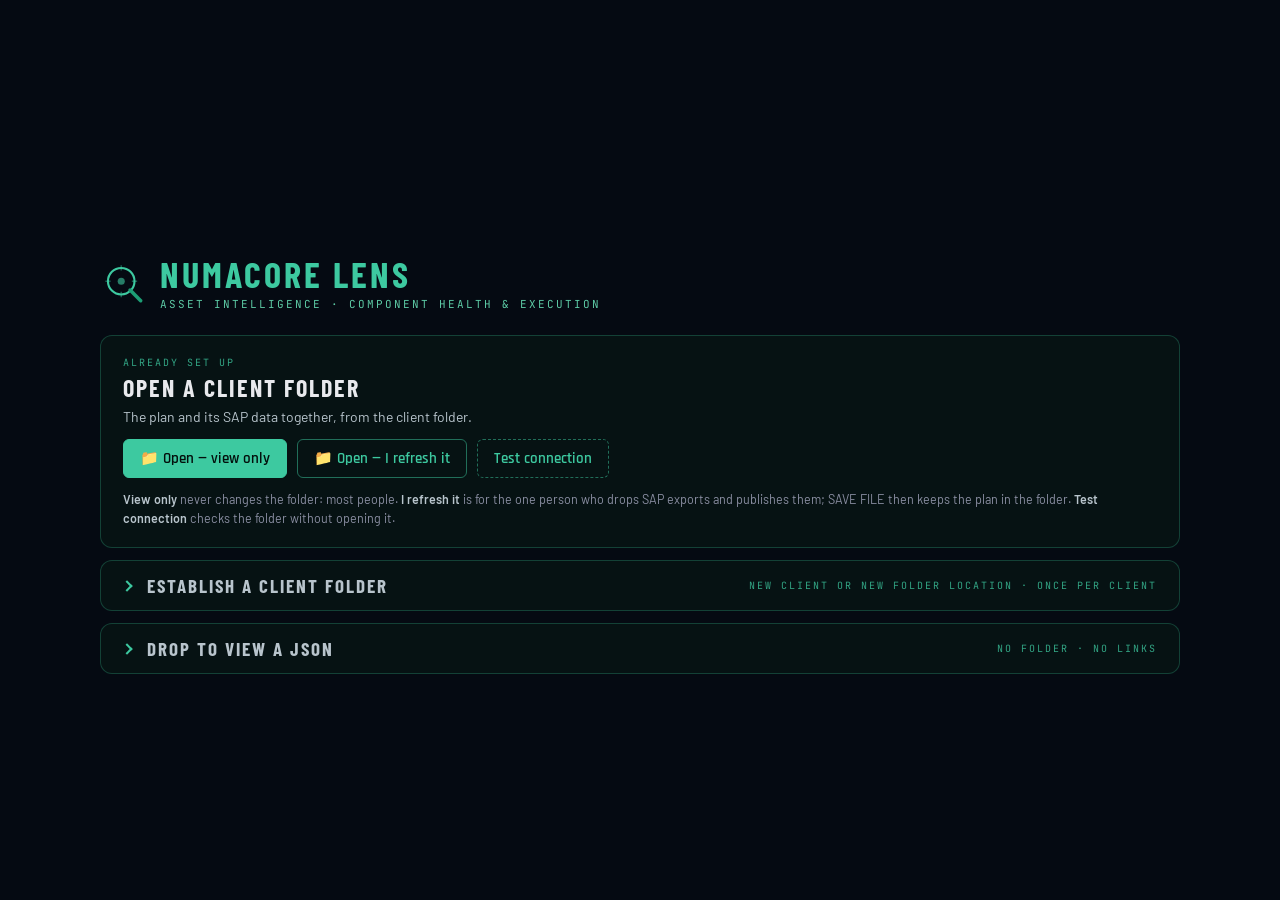
==== commit bc09c295: "Lens v4.23 — the start page in one column: Open a client folder on top, the other two rolled up Oper" ====
--- a/index.html
+++ b/index.html
@@ -3,10 +3,11 @@
 <head>
 <meta charset="UTF-8">
 <meta name="viewport" content="width=device-width,initial-scale=1.0">
-<title>NumaCore Lens v4.20 — Mission Control</title>
+<title>NumaCore Lens v4.23 — Mission Control</title>
 <script src="numacore_lib.js"></script>
-<script src="numacore_bench.js?v=1.3.1"></script><!-- v4.10 FEAT-1 — Bench tab (critical spares); SheetJS loads on first INV_MSTR read -->
-<script src="numacore_workspace.js?v=0.3.3"></script><!-- v4.11 FEAT-1 — the client-folder reader (IW39 + INV_MSTR from the synced OneDrive folder; Meeting record) -->
+<script src="numacore_bench.js?v=1.3.1"></script>
+<script src="numacore_budget.js?v=1.1.0"></script><!-- v4.21 (L-08) — the budget in Horizon: Cadence's budget engine, report and Excel, plus the machine timeline --><!-- v4.10 FEAT-1 — Bench tab (critical spares); SheetJS loads on first INV_MSTR read -->
+<script src="numacore_workspace.js?v=0.3.4"></script><!-- v4.11 FEAT-1 — the client-folder reader (IW39 + INV_MSTR from the synced OneDrive folder; Meeting record) -->
 <style>
 * { box-sizing: border-box; margin: 0; padding: 0; }
 
@@ -507,6 +508,28 @@
 #tab-horizon select.hz-inh { color:#6a7fa0; border-color:rgba(55,138,221,0.15); background:transparent; }
 #tab-horizon .hz-tag { font-size:10px; color:#c9c6f5; border:1px solid rgba(155,151,232,0.5); border-radius:8px; padding:0 6px; }
 #tab-horizon .hz-st-arrive { color:#85b7eb; } #tab-horizon .hz-st-planned { color:#c9c6f5; } #tab-horizon .hz-st-parked { color:#ffd54f; } #tab-horizon .hz-st-gone { color:#f09595; }
+.lens-drag { display:inline-block; color:#fbbf24; border:1px solid rgba(251,191,36,0.5); border-radius:3px; padding:0 4px; font-size:10px; font-weight:600; letter-spacing:0.02em; white-space:nowrap; cursor:help; }
+#hz-view-bud .hzb-drag { border-color:rgba(251,191,36,0.55); background:rgba(251,191,36,0.07); }
+#hz-view-bud .hzb-drag b { color:#fde68a; }
+#hz-view-bud .hzb-drag .hzb-btn { margin:8px 8px 0 0; }
+#tab-horizon .hz-seg { display:inline-flex; border:1px solid rgba(61,201,160,0.45); border-radius:5px; overflow:hidden; }
+#tab-horizon .hz-segb { background:transparent; border:0; color:#b8ede0; padding:5px 14px; font-size:12px; cursor:pointer; font-family:inherit; }
+#tab-horizon .hz-segb + .hz-segb { border-left:1px solid rgba(61,201,160,0.45); }
+#tab-horizon .hz-segb.on { background:#3dc9a0; color:#030f0c; font-weight:700; }
+#hz-view-bud { flex-direction:column; gap:10px; min-height:0; }
+#hz-view-bud .hzb-kpis { display:flex; gap:10px; flex-wrap:wrap; }
+#hz-view-bud .hzb-kpi { flex:1 1 150px; background:rgba(8,26,21,0.6); border:1px solid rgba(61,201,160,0.2); border-radius:8px; padding:10px 14px; text-align:center; }
+#hz-view-bud .hzb-kpi b { display:block; font-size:22px; color:#e0faf2; font-weight:700; line-height:1.15; }
+#hz-view-bud .hzb-kpi.hzb-main b { color:#3dc9a0; font-size:26px; }
+#hz-view-bud .hzb-kpi span { font-size:10px; letter-spacing:0.12em; text-transform:uppercase; color:#8b8fa3; }
+#hz-view-bud .hzb-note { font-size:12.5px; line-height:1.55; color:#d5dae0; background:rgba(8,26,21,0.6); border:1px solid rgba(61,201,160,0.2); border-radius:8px; padding:10px 14px; }
+#hz-view-bud .hzb-note b { color:#e0faf2; }
+#hz-view-bud .hzb-note.hzb-warn { border-color:rgba(251,191,36,0.45); color:#fde68a; }
+#hz-view-bud .hzb-bar { display:flex; gap:10px; align-items:center; flex-wrap:wrap; font-size:12px; color:#8b8fa3; }
+#hz-view-bud .hzb-btn { background:transparent; border:1px solid rgba(61,201,160,0.5); color:#3dc9a0; border-radius:5px; padding:6px 14px; font-size:12px; cursor:pointer; font-family:inherit; }
+#hz-view-bud .hzb-btn:hover { background:rgba(61,201,160,0.1); }
+#hz-view-bud .hzb-btn.hzb-pri { background:#3dc9a0; color:#030f0c; border-color:#3dc9a0; font-weight:700; }
+#hz-view-bud iframe { width:100%; height:calc(100vh - 330px); min-height:520px; border:1px solid rgba(61,201,160,0.2); border-radius:8px; background:#0d1117; }
 #tab-horizon .hz-zoom { margin:0 0 10px; padding:6px 10px; background:rgba(8,26,21,0.6); border:1px solid rgba(255,255,255,0.07); border-radius:8px; }
 #tab-horizon .hz-empty { padding:24px; color:#5dcaa5; opacity:0.7; font-size:12px; }
 #hz-ov { position:fixed; inset:0; background:rgba(0,0,0,0.6); z-index:9100; display:none; align-items:center; justify-content:center; }
@@ -1925,13 +1948,15 @@
     <div id="tab-horizon" class="tab-page" style="flex-direction:column;padding:18px 24px;overflow:auto">
       <div class="hz-head">
         <div class="hz-title">HORIZON</div>
-        <div class="hz-sub">Machine timeline &middot; fleet classes &middot; planned machines</div>
+        <div class="hz-sub">Machine timeline &middot; fleet classes &middot; planned machines &middot; budget</div>
         <div class="hz-tools">
+          <span class="hz-seg" title="Timeline: every machine's dates. Budget: the life-of-fleet budget, following those dates."><button class="hz-segb on" id="hz-v-time">Timeline</button><button class="hz-segb" id="hz-v-bud">Budget</button></span>
           <label>Budget horizon: today until <select id="hz-end"></select></label>
           <select id="hz-fleet"></select>
           <button class="hz-btn" id="hz-add">+ Add planned machine</button>
         </div>
       </div>
+      <div id="hz-view-time">
       <div class="hz-legend">
         <span><i style="background:linear-gradient(90deg,#1d9e75,#3dc9a0)"></i>on site</span>
         <span><i style="background:linear-gradient(90deg,#378add,#5fa8e0)"></i>arrives (not on site yet)</span>
@@ -1942,6 +1967,9 @@
       </div>
       <div class="hz-zoom" id="hz-zoom" title="Zoom and pan the timeline. This view is kept in this browser only."></div>
       <div class="hz-grid" id="hz-body"></div>
+      </div>
+      <!-- v4.21 (L-08) — the budget view: numacore_budget.js does the sums and the report; Lens shows them -->
+      <div id="hz-view-bud" style="display:none"></div>
     </div>
     <!-- BENCH PANEL — critical spares (v4.10 FEAT-1). Content is rendered by numacore_bench.js. -->
     <div id="tab-bench" class="tab-page" style="flex-direction:row;overflow:hidden"></div>
@@ -1991,7 +2019,7 @@
 };
 
 // ── VERSION + SCHEMA SHAPE (v4-alpha, Chunk 5) ─────────────────────────────
-const VERSION = '4.20';
+const VERSION = '4.23';
 
 // V5/V4-Flat shape resolver. Lens v4 reads V5 nested (masterData/workingData)
 // AND V4 Flat (root components, working{}) — graceful degradation. The shape
@@ -4192,6 +4220,41 @@
 // Machines not on site yet: UNIT → arrival date. Set by buildFleetData on every load.
 let _lensNotOnSite = {};
 // Cadence's own sum from the last read date (the arrival): last read + (benchmark − hours used) ÷ hours a day.
+// v4.22 — ONE order for a component's planned date, on every screen and in the budget (operator, 2026-10-06: "keep to
+// the current order logic, but applied consistently everywhere"):
+//   1 the project's date (the component is linked to a Cadence project);
+//   2 a date dragged by hand in Cadence, with no project behind it: used, but marked (legacy, not preferred);
+//   3 the theoretical date worked out from hours (Cadence's own sum, via numacore_budget.js). Only when hours cannot
+//     give one (no benchmark or no use rate) is the date stored in the plan file shown.
+// Before v4.22 step 3 was the plan-file date, so Pulse / Vitals / the tiles could disagree with Cadence and the budget.
+function _lensPlanDate(c, unit, ovr, pd, linked) {
+  const arr = _lensNotOnSite[String(unit).toUpperCase()] || null, id = c.id;
+  const o = (id != null && ovr[id]) ? ovr[id] : null, info = (pd && id != null) ? (pd.byId[id] || null) : null;
+  // in a project: the project's date. Cadence keeps it as an entry in its date list, or (when it equals the theoretical
+  // date at the time of saving) only as the component's own date in the plan; either way it is never worked out again.
+  // A project date that has passed while the theoretical date is still ahead gives way to the theoretical date: that is
+  // what Cadence shows and what the budget uses (Cadence brings a past date to the theoretical one, or to today).
+  const _t0 = info ? info.theo : null, _today = _lensTodayISO();
+  const _stale = function (d) { return !!(_t0 && String(d).slice(0, 10) < _today && _t0 >= _today); };
+  if (id != null && linked[String(id)] && !o && c.changeout_date && !_stale(c.changeout_date)) return { date: c.changeout_date, basis: 'project' };
+  if (o && !(arr && String(o).slice(0, 10) < arr)) {
+    if (linked[String(id)] && !_stale(o)) return { date: o, basis: 'project' };
+    // a dragged date counts only while it is live by Cadence's own test (an old entry dated in the past no longer moves
+    // anything: Cadence shows the theoretical date and drops the entry at its next save). Without the module: as before.
+    if (!pd || (info && info.dragged)) return { date: o, basis: 'dragged' };
+  }
+  const t = info ? info.theo : null;
+  if (t) return { date: t, basis: 'theoretical' };
+  if (arr) { const a = _arrivalForecast(c); return { date: a, basis: a ? 'theoretical' : 'none' }; }
+  return { date: c.changeout_date, basis: c.changeout_date ? 'file' : 'none' };
+}
+function _lensBasisTag(c, long) {
+  const b = c && c.date_basis;
+  if (b === 'dragged') return ' <span class="lens-drag" title="This date was dragged by hand in Cadence and the component is in no project. It is used, but it is legacy: a project date or the theoretical date is preferred. To clear it: Cadence, Config, Open Override Audit, Clear All Orphans.">' + (long ? 'dragged date, no project' : 'dragged') + '</span>';
+  if (!long) return '';
+  const w = b === 'project' ? 'project date' : b === 'theoretical' ? 'theoretical, from hours' : b === 'file' ? 'date in the plan file' : '';
+  return w ? ' <span style="color:#6a7fa0;font-weight:400">(' + w + ')</span>' : '';
+}
 function _arrivalForecast(c) {
   const bm = Number(c.benchmark || 0), ur = Number(c.util_rate || 0), ref = String(c.last_read || '').slice(0, 10);
   if (!(bm > 0) || !(ur > 0) || _lensIsoMs(ref) === null) return null;
@@ -4354,7 +4417,7 @@
     '<div class="cd-row"><span class="cd-label">Life used</span><span class="cd-val">' + pct + '%</span></div>' +
     '<div class="cd-row"><span class="cd-label">Hours</span><span class="cd-val">' + eH + ' / ' + bn + '</span></div>' +
     '<div class="cd-row"><span class="cd-label">Installed</span><span class="cd-val">' + esc(c.install_date || '—') + '</span></div>' +   /* v4.7 FIX-1 — esc */
-    '<div class="cd-row"><span class="cd-label">Predicted change-out</span><span class="cd-val">' + esc(c.pred_changeout || '—') + (c.on_site_from ? ' <span style="color:#6a7fa0;font-weight:400">(from arrival)</span>' : '') + '</span></div>' +
+    '<div class="cd-row"><span class="cd-label">Predicted change-out</span><span class="cd-val">' + esc(c.pred_changeout || '—') + _lensBasisTag(c, true) + (c.on_site_from ? ' <span style="color:#6a7fa0;font-weight:400">(from arrival)</span>' : '') + '</span></div>' +
     (c.on_site_from ? '<div class="cd-row"><span class="cd-label">Not on site yet</span><span class="cd-val">on site from ' + esc(_lensFmtD(c.on_site_from)) + '</span></div>' : '') +   /* v4.15 */
     _rwlDrillHTML(c, unit) + _histHTML(c, unit);   /* v4.15 — replaced while linked + the component's history */
   document.getElementById('comp-drill-overlay').classList.add('open');
@@ -4464,7 +4527,7 @@
         '<span class="tt-line">📌 ' + esc(c.component) + '</span>' +
         '<span class="tt-line">⏱ ' + eH + ' hrs of ' + bn + ' hrs benchmark</span>' +
         '<span class="tt-line">📅 Installed: ' + esc(c.install_date || '—') + '</span>' +
-        '<span class="tt-line">🔄 Predicted change-out: ' + esc(c.pred_changeout || '—') + '</span>' +
+        '<span class="tt-line">🔄 Predicted change-out: ' + esc(c.pred_changeout || '—') + _lensBasisTag(c) + '</span>' +
       '</div>';
     grid.appendChild(card);
   });
@@ -4573,6 +4636,7 @@
   document.getElementById('lens-load-screen').style.display = 'flex';
   document.getElementById('banner-meta').style.display = 'none';
   _landingClear();
+  _landingRollUp();   // v4.23
   _landingRender();   // v4.12
 }
 
@@ -4587,6 +4651,16 @@
 function _landingMsg(html, kind, where) {
   const m = document.getElementById(where === 'est' ? 'll-est-msg' : 'll-folder-msg'); if (!m) return;
   m.style.display = html ? 'block' : 'none'; m.className = 'll-msg' + (kind ? ' ' + kind : ''); m.innerHTML = html || '';
+  // v4.23 — a message written into a rolled-up card opens that card, so it is never written where nobody sees it
+  if (html && where === 'est') { const d = document.getElementById('ll-est'); if (d && !d.open) d.open = true; try { m.scrollIntoView({ block: 'nearest' }); } catch (e) {} }
+}
+// v4.23 — the start page as it opens: only "Open a client folder" is open. A browser that cannot open folders gets the
+// "Drop to view a JSON" card open instead, with a line saying why.
+function _landingRollUp() {
+  const est = document.getElementById('ll-est'), drop = document.getElementById('lens-drop-zone');
+  if (est) est.open = false;
+  if (drop) drop.open = !window.showDirectoryPicker;
+  if (!window.showDirectoryPicker) _landingMsg('This browser cannot open folders: that needs Edge or Chrome. Use "Drop to view a JSON" below.', 'warn');
 }
 function _landingClear() { _landingMsg(''); _landingMsg('', '', 'est'); _landingAwaitPlan = false; }
 function _landingReady(where) {
@@ -4716,16 +4790,18 @@
 }
 function _landingRender() {
   const el = document.getElementById('ll-recent'); if (!el) return;
-  if (!window.NumaCoreWorkspace || !NumaCoreWorkspace.recent) { el.innerHTML = ''; return; }
+  const lead = function (rows) { const p = document.getElementById('ll-open-lead'); if (p) p.textContent = rows ? 'Another folder, or another way of opening one:' : 'The plan and its SAP data together, from the client folder.'; };   /* v4.23 */
+  if (!window.NumaCoreWorkspace || !NumaCoreWorkspace.recent) { el.innerHTML = ''; lead(0); return; }
   NumaCoreWorkspace.recent().then(function (list) {
-    if (!list.length) { el.innerHTML = ''; return; }
+    if (!list.length) { el.innerHTML = ''; lead(0); return; }
+    lead(list.length);
     el.innerHTML = '<div class="ll-eyebrow" style="margin-bottom:6px">Recent client folders in this browser</div>' + list.slice(0, 6).map(function (r) {
       const id = String(r.id).replace(/[^A-Za-z0-9_]/g, '');
       return '<div class="ll-rec-row"><button class="ll-rec" onclick="_landingOpenRecent(\'' + id + '\')" title="Open this client folder"><b>' + esc(r.cc) + '</b>' + (r.clientName ? '<em style="font-style:normal;color:#B8C4CC">' + esc(r.clientName) + '</em>' : '') +
         '<span>' + esc(r.folderName) + ' · ' + (r.mode === 'view' ? 'view only' : 'I refresh it') + (r.lastOpened ? ' · opened ' + esc(String(r.lastOpened).slice(0, 10)) : '') + '</span></button>' +
         '<button class="ll-btn ll-rec-test" onclick="_landingTest(\'' + id + '\')" title="Read-only checks of this folder. Nothing is changed.">Test</button></div>';
     }).join('');
-  }).catch(function () { el.innerHTML = ''; });
+  }).catch(function () { el.innerHTML = ''; lead(0); });
 }
 
 function hideLoadScreen() {
@@ -4733,6 +4809,14 @@
   document.getElementById('banner-meta').style.display = 'flex';
 }
 
+// v4.22 — a fingerprint of what the planned dates are built from: Cadence's dragged / project dates and its project links
+let _lensPlanSigLast = '';
+function _lensPlanSig(j) {
+  const w = _readWorking(j) || {};
+  const a = Array.isArray(w.componentDateOverrides) ? w.componentDateOverrides : (Array.isArray(w.componentDates) ? w.componentDates : []);
+  return a.map(function (o) { return o && (o.id + ':' + o.changeout_date); }).join('|') + '#' +
+    (Array.isArray(w.projects) ? w.projects : []).map(function (p) { return p && (p.id + ':' + (p.linkedIds || []).join(',')); }).join('|');
+}
 function buildFleetData(json) {
   const fd = {};
   // V5: components live under json.masterData.components[]; V4 Flat: under json.components[].
@@ -4792,6 +4876,10 @@
     });
   }
 
+  // v4.22 — each component's theoretical date, by Cadence's own rules (numacore_budget.js); null when the module is missing
+  let _pd = null;
+  try { if (window.NumaCoreBudget && NumaCoreBudget.planDates) _pd = NumaCoreBudget.planDates(json); } catch (e) { console.warn('plan dates:', e); }
+  if (json === lensRawData) _lensPlanSigLast = _lensPlanSig(json);   // v4.22 — what the dates on screen were built from
   _readComponents(json).forEach(c => {
     // FIX-1 — resolve fleet/unit/component names from V5 fields when V4 fields are missing.
     // Mutates c in place so all downstream reads (here AND later code paths that re-read
@@ -4825,6 +4913,7 @@
     const estHours = Math.max(0, (c.last_smu || 0) - (c.install_hours || 0));
     const bench    = (c.benchmark && c.benchmark > 0) ? c.benchmark : null;
     const pct      = bench ? estHours / bench : null; // DR-003: null = no benchmark; never divide by 1
+    const _pdte = _lensPlanDate(c, unit, _ovr, _pd, _hzLinked);   // v4.22 — project date, dragged date (marked), theoretical date
     fd[fleet][model][unit].push({
       component:            c.component,
       benchmark:            c.benchmark,
@@ -4834,7 +4923,8 @@
       // v4.7 — override-aware (planner's dragged date wins). v4.15 — a machine not on site yet is planned from arrival,
       // and a date override dated BEFORE its arrival is set aside (nothing can be changed on a machine that isn't there;
       // Cadence shows the forecast from arrival there too).
-      pred_changeout:       (c.id != null && _ovr[c.id] && !(_lensNotOnSite[String(unit).toUpperCase()] && String(_ovr[c.id]).slice(0, 10) < _lensNotOnSite[String(unit).toUpperCase()])) ? _ovr[c.id] : (_lensNotOnSite[String(unit).toUpperCase()] ? _arrivalForecast(c) : c.changeout_date),
+      pred_changeout:       _pdte.date,
+      date_basis:           _pdte.basis,   // v4.22 — 'project' | 'dragged' | 'theoretical' | 'file' | 'none'
       on_site_from:         _lensNotOnSite[String(unit).toUpperCase()] || null,   // v4.15
       original_date:        c.original_date,
       last_smu:             c.last_smu,
@@ -5085,6 +5175,7 @@
 
   // v4.11 FEAT-1 — the client folder (numacore_workspace). A different client's plan starts clean: no folder data,
   // no stock in Bench, and a fresh Deploy (its session pools would otherwise still hold the last client's SAP data).
+  try { _hzbReset(); } catch (e) {}   /* v4.21 — another plan: no budget held, Horizon back on its timeline */
   const _ccNow = lensMeta.clientCode || 'DEFAULT';
   if (_wsClient !== null && (_wsClient !== _ccNow || _lensNoLinks)) {   /* v4.20 — also when the plan is opened as a file only */
     _embedWorkspace = {};
@@ -5098,7 +5189,7 @@
     try {
       NumaCoreWorkspace.mountStrip(document.getElementById('lens-ws-strip'));
       NumaCoreWorkspace.attach({ clientCode: _ccNow, clientName: cn, planUnits: Array.from(unitSet), lensVersion: 'v' + VERSION, noFolder: _lensNoLinks,   /* v4.20 */
-        toast: function (msg, sev) { showToast(msg, sev || 'info', 5000); }, onData: _wsOnData, onPlan: _wsOnPlan, onState: _wsOnState,   // v4.12 + onPlan / onState
+        toast: function (msg, sev) { showToast(msg, sev || 'info', sev === 'error' ? 15000 : 5000); }, onData: _wsOnData, onPlan: _wsOnPlan, onState: _wsOnState,   // v4.12 + onPlan / onState
         benchDef: _wsBenchDef, benchPreview: _wsBenchPreview, onSnapshots: _wsOnSnapshots, onDefinition: _wsOnDefinition });   // v4.13 — snapshots + definition files
     } catch (e) { console.warn('workspace attach:', e); }
   }
@@ -5298,6 +5389,7 @@
   showToast('Could not read ' + nm + ' (' + ((er && er.name) || 'error') + '), so nothing was loaded. If it is in the OneDrive folder, OneDrive may still be syncing it or it is online-only on this computer: in File Explorer right-click it → Always keep on this device, wait for the green tick, then open it again (or copy it to your Desktop first).', 'error', 14000);
 }
 document.addEventListener('DOMContentLoaded', function initLoadScreen() {
+  _landingRollUp();   // v4.23 — only "Open a client folder" is open
   _landingRender();   // v4.12 — recent client folders
   // Wire file input
   const fileInput = document.getElementById('lens-file-input');
@@ -5324,6 +5416,7 @@
   if (loadScreen && dropZone) {
     loadScreen.addEventListener('dragover', e => {
       e.preventDefault();
+      if (!_landingAwaitPlan && dropZone.tagName === 'DETAILS' && !dropZone.open) dropZone.open = true;   /* v4.23 */
       dropZone.classList.add('drag-over');
     });
     loadScreen.addEventListener('dragleave', e => {
@@ -5963,6 +6056,9 @@
   }
   // Refresh dependent renderers — components untouched, but project/date
   // state may have changed.
+  // v4.22 — when Cadence changed a dragged date, a project date or a project link, Lens's dates are worked out again so
+  // every screen shows what Cadence shows (before, they kept the old dates until the plan was reopened).
+  try { if (tool === 'cadence' && _lensPlanSig(lensRawData) !== _lensPlanSigLast) { FLEET_DATA = buildFleetData(lensRawData); _hzbPack = null; } } catch (e) { console.warn('dates after Cadence change:', e); }
   try { if (typeof renderPulse === 'function') renderPulse(); } catch(_) {}
 }
 
@@ -6501,8 +6597,170 @@
     '<div class="hz-track" data-u="' + esc(r.unit) + '">' + track + '</div></div>';
 }
 
+// ══ v4.21 (L-08) — the budget in Horizon ═════════════════════════════════════════════════════════════════════════════
+// Operator, 2026-09-28: "when machines will be parked / decom (stop budgetting)… The budget function should move to
+// Horizon." Step 1–4 of the agreed order: Horizon's budget is built NEXT TO Cadence's, to be compared on the operator's
+// file; retiring Cadence's budget is a later Cadence change that needs its own yes. Nothing in Cadence changes here.
+//   • numacore_budget.js holds the sums, the dialogs, the Excel workbook and the report: Cadence's own budget code,
+//     lifted by a build script, plus the machine timeline (nothing after a retired date; parked periods move change-outs
+//     out; a machine past its retired date is left out).
+//   • Settings are Horizon's own, in the plan's horizon.budget = { config, baf } (Lens owns `horizon`). They START from
+//     Cadence's budgetConfig (read only). Cadence still owns and writes its own; the two do not overwrite each other.
+//   • The result is never stored: it is worked out again each time the Budget view opens.
+let _hzSubView = 'time', _hzbPack = null, _hzbReady = false, _hzbStart = '', _hzbDragAck = -1;   /* v4.22 — the dragged-date count the person has already seen */
+function _hzbMoney(v) { v = Number(v) || 0; return v >= 1e6 ? 'CA$' + (v / 1e6).toFixed(2) + 'M' : 'CA$' + Math.round(v).toLocaleString('en-CA'); }
+function _hzbCadenceCfg() {
+  const j = lensRawData || {}, wd = j.workingData, wf = j.working;
+  return (wd && wd.budgetConfig && typeof wd.budgetConfig === 'object') ? wd.budgetConfig : ((wf && wf.budgetConfig && typeof wf.budgetConfig === 'object') ? wf.budgetConfig : null);
+}
+function _hzbReset() { _hzbPack = null; _hzbReady = false; _hzbDragAck = -1; _hzSubView = 'time'; _hzbShowView(); }
+function _hzbEnsure() {
+  if (!window.NumaCoreBudget) return false;
+  if (_hzbReady) return true;
+  NumaCoreBudget.attach({
+    plan: function () { return lensRawData; },
+    horizon: function () { return _hz(); },
+    horizonEnd: function () { const h = _hz(); return (h && h.horizonEnd) || (new Date().getFullYear() + 10); },
+    onConfig: _hzbOnConfig, onResult: _hzbOnResult, seedNote: _hzbSeedNote
+  });
+  const h = _hz(), own = h && h.budget && h.budget.config;
+  if (own) { NumaCoreBudget.setConfig(Object.assign({}, h.budget.config, h.budget.baf ? { baf: h.budget.baf } : {})); _hzbStart = h.budget.startedFrom || ''; }
+  else {
+    const c = _hzbCadenceCfg(), seed = c ? JSON.parse(JSON.stringify(c)) : {};
+    delete seed.periodNum; delete seed.periodUnit;   /* the period follows Horizon's "today until <year>" */
+    NumaCoreBudget.setConfig(seed); _hzbStart = c ? 'cadence' : 'defaults';
+  }
+  _hzbReady = true;
+  return true;
+}
+function _hzbOnConfig(cfg) {
+  const h = _hzEnsure(), c = JSON.parse(JSON.stringify(cfg || {})), baf = c.baf || null; delete c.baf;
+  const first = !h.budget;
+  h.budget = { config: c, baf: baf, startedFrom: (h.budget && h.budget.startedFrom) || _hzbStart || 'defaults', startedAt: (h.budget && h.budget.startedAt) || _hideStamp(), updatedAt: _hideStamp() };
+  if (first) _hzLog(h, 'budget settings', 'Horizon\'s own budget settings started' + (h.budget.startedFrom === 'cadence' ? ' from Cadence\'s' : ''));
+  _lensAutosaveDirty = true; _updateUnsavedDot();
+}
+function _hzbSeedNote() {
+  const h = _hz(), own = h && h.budget, c = _hzbCadenceCfg();
+  const take = c ? ' <a onclick="_hzbTakeCadence()" style="color:#3dc9a0;cursor:pointer;text-decoration:underline">Copy Cadence\'s settings in</a>.' : '';
+  if (own) return 'These are Horizon\'s own budget settings, kept in the plan (SAVE FILE). Cadence\'s are not changed.' + take;
+  return (c ? 'Started from Cadence\'s budget settings (adjustment factors, fiscal year, bucket). ' : 'No budget settings in this plan yet, so these are the defaults. ') + 'They become Horizon\'s own when you run the budget. Cadence\'s are not changed.';
+}
+function _hzbTakeCadence() {
+  const c = _hzbCadenceCfg(); if (!c || !window.NumaCoreBudget) return;
+  if (!confirm('Copy Cadence\'s budget settings into Horizon?\n\nHorizon\'s adjustment factors, fiscal year and bucket are replaced by Cadence\'s. The period keeps following Horizon\'s end year. Cadence is not changed.')) return;
+  const seed = JSON.parse(JSON.stringify(c)), keep = NumaCoreBudget.config();
+  delete seed.periodNum; delete seed.periodUnit;
+  if (keep.periodManual) { seed.periodManual = true; seed.periodNum = keep.periodNum; seed.periodUnit = keep.periodUnit; }
+  seed.windows = keep.windows;
+  NumaCoreBudget.setConfig(seed); _hzbStart = 'cadence';
+  const h = _hzEnsure(); if (h.budget) h.budget.startedFrom = 'cadence';
+  _hzbOnConfig(NumaCoreBudget.config()); _hzLog(h, 'budget settings', 'Cadence\'s settings copied in');
+  try { closeBudgetModal(); } catch (e) {}
+  NumaCoreBudget.open();
+}
+function _hzbOpen() {
+  if (!lensRawData) { showToast('Load a fleet file first.', 'warn'); return; }
+  if (!_hzbEnsure()) { showToast('The budget could not load (numacore_budget.js is missing beside this page).', 'error', 6000); return; }
+  NumaCoreBudget.open();
+}
+function _hzbOnResult(pack) { _hzbPack = pack; _hzSubView = 'bud'; _hzbShowView(); _hzbRender(); }
+function _hzbShowView() {
+  const a = document.getElementById('hz-view-time'), b = document.getElementById('hz-view-bud'); if (!a || !b) return;
+  const bud = _hzSubView === 'bud';
+  a.style.display = bud ? 'none' : ''; b.style.display = bud ? 'flex' : 'none';
+  const x = document.getElementById('hz-v-time'), y = document.getElementById('hz-v-bud');
+  if (x) x.classList.toggle('on', !bud); if (y) y.classList.toggle('on', bud);
+}
+function _hzSub(v) {
+  _hzSubView = v === 'bud' ? 'bud' : 'time';
+  _hzbShowView();
+  if (_hzSubView === 'bud') {
+    // v4.22 — Cadence's latest changes first (a date just dragged, dragged dates just cleared), then the budget
+    _hzbPack = null;
+    const el = document.getElementById('hz-view-bud'); if (el && lensRawData) el.innerHTML = '<div class="hzb-note">Collecting Cadence\'s latest changes…</div>';
+    _flushEmbeds().then(function () { if (_hzSubView === 'bud') _hzbRender(); }, function () { if (_hzSubView === 'bud') _hzbRender(); });
+  } else renderHorizon();
+}
+// v4.22 — dates dragged by hand on components with no project (Cadence's "orphans"): the count, and how to clear them
+function _hzbDragHtml(d, before) {
+  const n = d.count, same = n - d.differ;
+  return '<div class="hzb-note hzb-drag"><b>' + n.toLocaleString() + ' component' + (n === 1 ? ' carries' : 's carry') + ' a date dragged by hand, with no project.</b> ' +
+    'The order is: the project\'s date, then a dragged date, then the theoretical date from hours. A dragged date is legacy and not preferred: ' +
+    'execution follows projects. ' + d.differ.toLocaleString() + ' of them differ from the theoretical date' + (same ? ' (' + same.toLocaleString() + ' match it)' : '') + '. ' +
+    'Cadence\'s Override Audit can list more: it also lists old entries dated in the past, which no longer move anything. ' +
+    (before ? 'The budget will use the dragged dates.' : 'This budget uses the dragged dates.') +
+    '<div><button class="hzb-btn hzb-pri" onclick="_hzbClearDragged()">Clear them in Cadence&hellip;</button>' +
+    (before ? '<button class="hzb-btn" onclick="_hzbRunAnyway()">Run the budget with them</button>' : '') + '</div></div>';
+}
+function _hzbRunAnyway() { const d = NumaCoreBudget.dragged(); _hzbDragAck = d ? d.count : 0; _hzbRender(); }
+function _hzbClearDragged() {
+  showToast('Opening Cadence\'s Override Audit. Press "Clear All Orphans" there, then come back to Horizon → Budget.', 'info', 9000);
+  switchTab('cadence');
+  let tries = 0;
+  const go = function () {
+    tries++;
+    try {
+      const f = document.getElementById('embedFrame-cadence'), b = f && embedReady.cadence && f.contentWindow && f.contentWindow.document.getElementById('openOverrideAuditBtn');
+      if (b) { b.click(); return; }
+    } catch (e) { tries = 99; }
+    if (tries < 40) setTimeout(go, 300);
+    else showToast('In Cadence: Config → Open Override Audit → Clear All Orphans.', 'warn', 9000);
+  };
+  setTimeout(go, 400);
+}
+function _hzbRender() {
+  const el = document.getElementById('hz-view-bud'); if (!el) return;
+  if (!lensRawData) { el.innerHTML = '<div class="hzb-note">Load a fleet file to see the budget.</div>'; return; }
+  if (!_hzbEnsure()) { el.innerHTML = '<div class="hzb-note hzb-warn">The budget could not load: <code>numacore_budget.js</code> is missing beside this page.</div>'; return; }
+  // v4.22 — before the budget runs: the dragged dates, and the way to clear them
+  if (!_hzbPack) {
+    let dg = null; try { dg = NumaCoreBudget.refresh(); } catch (e) { console.warn('budget rows:', e); }
+    if (dg && dg.count > 0 && _hzbDragAck !== dg.count) {
+      el.innerHTML = '<div class="hzb-bar"><span>Before the budget runs</span></div>' + _hzbDragHtml(dg, true);
+      return;
+    }
+  }
+  if (!_hzbPack) { try { _hzbPack = NumaCoreBudget.run(); } catch (e) { console.warn('budget run:', e); el.innerHTML = '<div class="hzb-note hzb-warn">The budget could not be worked out: ' + esc(e.message || String(e)) + '</div>'; return; } }
+  const p = _hzbPack, res = p.res, o = p.opts, rc = res.reconciliation, rk = res.risk.count, w = res.windowEffect || {};
+  const blend = rc.baseGrand > 0 ? (Math.round((rc.grandTotal / rc.baseGrand - 1) * 1000) / 10) : 0;
+  const kpi = function (label, val, main) { return '<div class="hzb-kpi' + (main ? ' hzb-main' : '') + '"><b>' + val + '</b><span>' + label + '</span></div>'; };
+  let tl;
+  if (!o.windows) tl = '<b>Machine timeline off.</b> This is Cadence\'s rule: every machine is budgeted to the end of the period, whatever its retired date or parked periods.';
+  else {
+    const gone = Object.keys(w.goneUnits || {}).sort(), base = p.base ? p.base.reconciliation.grandTotal : null;
+    const hasWin = Object.keys(NumaCoreBudget.windows() || {}).length > 0;
+    if (!hasWin) tl = '<b>Machine timeline on.</b> No machine has a retired date or a parked period, so this is the same as Cadence\'s rule.';
+    else tl = '<b>Machine timeline on:</b> ' + _hzbMoney(rc.grandTotal) + '. By Cadence\'s rule (every machine to the end of the period) it would be <b>' + (base === null ? '—' : _hzbMoney(base)) + '</b>' +
+      (base === null ? '' : ', a difference of <b>' + _hzbMoney(Math.abs(base - rc.grandTotal)) + '</b>' + (base >= rc.grandTotal ? ' less' : ' more')) + '. ' +
+      gone.length + ' machine' + (gone.length === 1 ? '' : 's') + ' past the retired date left out' + (gone.length ? ' (' + esc(gone.slice(0, 8).join(', ')) + (gone.length > 8 ? ', …' : '') + '); their backlog of <b>' + _hzbMoney(w.goneBacklog || 0) + '</b> stays with them, outside the budget' : '') + ' · ' +
+      (w.dropped || 0) + ' change-out' + (w.dropped === 1 ? '' : 's') + ' after a retired date not budgeted (' + _hzbMoney(w.droppedCost || 0) + ') · ' +
+      (w.moved || 0) + ' moved out by parked periods.';
+  }
+  const riskN = (rk.unscheduled || 0) + (rk.inferredUtil || 0) + (rk.conditionModelled || 0) + (rk.missingBenchmark || 0) + (rk.cost || 0) + (rk.capped || 0);
+  el.innerHTML =
+    '<div class="hzb-bar"><button class="hzb-btn hzb-pri" onclick="_hzbOpen()">&#9881; Settings &amp; run again</button>' +
+      '<button class="hzb-btn" onclick="NumaCoreBudget.exportExcel()">&#11015; Excel</button>' +
+      '<button class="hzb-btn" onclick="NumaCoreBudget.downloadReport()">&#11015; Report (HTML)</button>' +
+      '<button class="hzb-btn" onclick="NumaCoreBudget.openRisk()">&#9888; Risk report (' + riskN + ')</button>' +
+      '<span>' + esc(o.fromDate.slice(0, 7)) + ' &rarr; ' + esc(o.toDate.slice(0, 7)) + ' &middot; ' + NumaCoreBudget.rows(false).length.toLocaleString() + ' components &middot; today\'s money &middot; worked out ' + esc(_lensFmtD(_lensTodayISO())) + '</span></div>' +
+    '<div class="hzb-kpis">' + kpi('Life-of-fleet total', _hzbMoney(rc.grandTotal), true) + kpi('In periods', _hzbMoney(rc.bandsTotal)) + kpi('Overdue / backlog', _hzbMoney(rc.overdueTotal)) +
+      kpi('Unscheduled (no date)', _hzbMoney(rc.unscheduledTotal)) + kpi('Adjustment factor (blended)', blend + '%') + '</div>' +
+    '<div class="hzb-note">' + tl + '</div>' +
+    (function () {   /* v4.22 — the dragged dates in this budget, and what they change */
+      const d = NumaCoreBudget.dragged(); if (!d || !d.count) return '';
+      const eff = p.theo ? (rc.grandTotal - p.theo.reconciliation.grandTotal) : null;
+      return _hzbDragHtml(d, false).replace('</div></div>', '</div>' + (eff === null ? '' : '<div style="margin-top:8px">On theoretical dates the total would be <b>' + _hzbMoney(p.theo.reconciliation.grandTotal) + '</b>: the dragged dates make it <b>' + _hzbMoney(Math.abs(eff)) + (eff >= 0 ? ' more' : ' less') + '</b>.</div>') + '</div>');
+    })() +
+    '<div class="hzb-note">Side by side with Cadence: this budget uses Cadence\'s own sums on the same plan. With <b>Machine timeline</b> unticked and the same period and settings, the totals should equal Cadence\'s Budget (both use the same order: project date, dragged date, theoretical date). Cadence\'s Budget button still works and is not changed.</div>' +
+    '<iframe id="hzb-frame" title="Budget report"></iframe>';
+  const fr = document.getElementById('hzb-frame');
+  try { fr.srcdoc = NumaCoreBudget.reportHtml(); } catch (e) { console.warn('budget report:', e); }
+}
+
 // ── changes (each one logged on the machine, or on the horizon section for a fleet class) ──
 function _hzAfterChange(msg, compsChanged) {
+  _hzbPack = null;   /* v4.21 — the budget is worked out again next time it is shown */
   FLEET_DATA = buildFleetData(lensRawData);
   _lensAutosaveDirty = true; _updateUnsavedDot();
   renderHorizon();
@@ -6716,6 +6974,8 @@
   document.addEventListener('click', function (e) {
     const t = e.target; if (!t.closest || !t.closest('#tab-horizon')) return;
     if (t.id === 'hz-add') { if (lensRawData) _hzOpenAdd(); return; }
+    if (t.id === 'hz-v-time') { _hzSub('time'); return; }   /* v4.21 */
+    if (t.id === 'hz-v-bud') { _hzSub('bud'); return; }
     const g = t.closest('.hz-grp'); if (g && !t.closest('select')) { const f = g.dataset.fleet; _hzClosed[f] = !_hzClosed[f]; renderHorizon(); return; }
     const tr = t.closest('.hz-track'); if (tr && !t.classList.contains('hz-h')) { _hzOpenEditor(tr.dataset.u); return; }
     const rw = t.closest('.hz-row'); if (rw && rw.dataset.u && !t.closest('select') && !t.classList.contains('hz-h')) _hzOpenEditor(rw.dataset.u);
@@ -7118,7 +7378,7 @@
           '<span class="pw-dot" style="background:'+clr+'"></span>'+
           '<span class="pw-comp">'+esc(c.component)+'</span>'+
           '<span class="pw-unit">'+esc(c.unit)+'</span>'+
-          '<span class="pw-unit">'+esc(ds)+'</span>'+
+          '<span class="pw-unit">'+esc(ds)+_lensBasisTag(c)+'</span>'+
           '</div>';
       }).join('');
     }
@@ -7206,7 +7466,7 @@
           '<span class="pr-unit">'+esc(c.unit)+'</span>'+
           '<span class="pr-fleet">'+esc(fm)+'</span>'+
           '<span class="pr-pct" style="color:'+clr+'">'+pctTxt+'</span>'+
-          '<span class="pr-date">'+esc(ds)+'</span>'+
+          '<span class="pr-date">'+esc(ds)+_lensBasisTag(c)+'</span>'+
           '<span><span class="pr-badge" style="background:'+clr+'22;color:'+clr+';border:1px solid '+clr+'55">'+esc(status)+'</span></span>'+
           '</div>';
       }).join('');
@@ -7465,7 +7725,7 @@
             '<span class="tip-line">&#x1F4CC; ' + esc(comp) + '</span>' +
             '<span class="tip-line">&#x23F1; ' + eH + ' hrs / ' + bn + ' hrs planned</span>' +
             '<span class="tip-line">&#x1F4C5; Installed: ' + esc(cData.install_date || '—') + '</span>' +
-            '<span class="tip-line">&#x1F504; Change-out: ' + esc(cData.pred_changeout || '—') + '</span>' +
+            '<span class="tip-line">&#x1F504; Change-out: ' + esc(cData.pred_changeout || '—') + _lensBasisTag(cData) + '</span>' +
             '</div>';
         } else {
           td.className = 'hm-cell hc-nobench';
@@ -8764,22 +9024,15 @@
       <svg width="46" height="46" viewBox="0 0 26 26" fill="none"><circle cx="12" cy="12" r="7.5" fill="none" stroke="#3dc9a0" stroke-width="1.2"/><circle cx="12" cy="12" r="2" fill="#3dc9a0" opacity="0.6"/><line x1="12" y1="3" x2="12" y2="6" stroke="#3dc9a0" stroke-width="0.8" opacity="0.45"/><line x1="12" y1="18" x2="12" y2="21" stroke="#3dc9a0" stroke-width="0.8" opacity="0.45"/><line x1="3" y1="12" x2="6" y2="12" stroke="#3dc9a0" stroke-width="0.8" opacity="0.45"/><line x1="18" y1="12" x2="21" y2="12" stroke="#3dc9a0" stroke-width="0.8" opacity="0.45"/><line x1="17" y1="17" x2="23" y2="23" stroke="#1d9e75" stroke-width="2" stroke-linecap="round"/></svg>
       <div><div class="ll-name">NumaCore Lens</div><div class="ll-sub">Asset intelligence · component health &amp; execution</div></div>
     </div>
-    <!-- v4.20 — three ways in (operator, 2026-09-30) -->
+    <!-- v4.20 — three ways in (operator, 2026-09-30).
+         v4.23 — stacked in one column, only "Open a client folder" open; the other two are rolled-up headers
+         (operator, 2026-10-08: "Most times, the user will either pick the previous session, or the Open site Folder"). -->
     <div class="ll-cards">
-      <div class="ll-card">
-        <div class="ll-eyebrow">1 · New client or new folder location</div>
-        <h2>Establish a client folder</h2>
-        <p>Pick the client's synced OneDrive folder. Lens creates <code>1 New files</code>, <code>2 In use</code>, <code>3 Archive</code> and <code>lens</code> in it.</p>
-        <div class="ll-btns">
-          <button class="ll-btn solid" onclick="_landingEstablish()" title="The browser asks to edit files in the folder you pick, and in that folder only.">&#x1F4C1; Establish folder</button>
-        </div>
-        <div class="ll-note">Done once per client, by the person who refreshes the folder. Nothing already in the folder is changed.</div>
-        <div id="ll-est-msg" class="ll-msg" style="display:none"></div>
-      </div>
-      <div class="ll-card">
-        <div class="ll-eyebrow">2 · Already set up</div>
+      <div class="ll-card" id="ll-open">
+        <div class="ll-eyebrow">Already set up</div>
         <h2>Open a client folder</h2>
-        <p>The plan and its SAP data together, from the client folder.</p>
+        <div id="ll-recent" class="ll-recent"></div>
+        <p id="ll-open-lead">The plan and its SAP data together, from the client folder.</p>
         <div class="ll-btns">
           <button class="ll-btn solid" onclick="_landingOpenFolder('view')" title="Lens reads the folder and never changes it. The browser asks to view files.">&#x1F4C1; Open — view only</button>
           <button class="ll-btn" onclick="_landingOpenFolder('edit')" title="For the person who drops SAP exports and publishes them. The browser asks to edit files in this folder only.">&#x1F4C1; Open — I refresh it</button>
@@ -8788,26 +9041,56 @@
         <div class="ll-note"><b>View only</b> never changes the folder: most people. <b>I refresh it</b> is for the one person who drops SAP exports and publishes them; SAVE FILE then keeps the plan in the folder. <b>Test connection</b> checks the folder without opening it.</div>
         <div id="ll-folder-msg" class="ll-msg" style="display:none"></div>
       </div>
-      <div class="ll-card" id="lens-drop-zone" tabindex="0" onclick="document.getElementById('lens-file-input').click()" onkeydown="if(event.key==='Enter'||event.key===' '){event.preventDefault();document.getElementById('lens-file-input').click();}">
-        <div class="ll-eyebrow">3 · No folder · no links</div>
-        <h2>Drop to view a JSON</h2>
-        <p>A fleet JSON by itself. No client folder is connected.</p>
-        <div class="ll-drop">&#x2B07; Drop the .json here, or click to browse</div>
-        <div class="ll-note">No SAP data from a folder, and SAVE FILE downloads the file. V4 Flat or V5 · [ClientCode]_fleet.json</div>
-      </div>
+      <details class="ll-card ll-roll" id="ll-est">
+        <summary title="Show or hide">
+          <span class="ll-chev" aria-hidden="true"></span>
+          <h2>Establish a client folder</h2>
+          <span class="ll-eyebrow">New client or new folder location · once per client</span>
+        </summary>
+        <div class="ll-body">
+          <p>Pick the client's synced OneDrive folder. Lens creates <code>1 New files</code>, <code>2 In use</code>, <code>3 Archive</code> and <code>lens</code> in it.</p>
+          <div class="ll-btns">
+            <button class="ll-btn solid" onclick="_landingEstablish()" title="The browser asks to edit files in the folder you pick, and in that folder only.">&#x1F4C1; Establish folder</button>
+          </div>
+          <div class="ll-note">Done once per client, by the person who refreshes the folder. Nothing already in the folder is changed.</div>
+          <div id="ll-est-msg" class="ll-msg" style="display:none"></div>
+        </div>
+      </details>
+      <details class="ll-card ll-roll" id="lens-drop-zone">
+        <summary title="Show or hide">
+          <span class="ll-chev" aria-hidden="true"></span>
+          <h2>Drop to view a JSON</h2>
+          <span class="ll-eyebrow">No folder · no links</span>
+        </summary>
+        <div class="ll-body">
+          <p>A fleet JSON by itself. No client folder is connected.</p>
+          <div class="ll-drop" id="ll-drop-area" tabindex="0" role="button" onclick="document.getElementById('lens-file-input').click()" onkeydown="if(event.key==='Enter'||event.key===' '){event.preventDefault();document.getElementById('lens-file-input').click();}">&#x2B07; Drop the .json here, or click to browse</div>
+          <div class="ll-note">No SAP data from a folder, and SAVE FILE downloads the file. V4 Flat or V5 · [ClientCode]_fleet.json</div>
+        </div>
+      </details>
     </div>
-    <div id="ll-recent" class="ll-recent"></div>
   </div>
   <input type="file" id="lens-file-input-linked" accept=".json" style="display:none">
   <input type="file" id="lens-file-input" accept=".json" style="display:none">
 </div>
 <style>
 /* v4.12 — the landing page (folder first) */
-#lens-landing { width:100%; max-width:1500px; margin:0 auto; font-family:var(--nc-font-body,'Barlow',sans-serif); color:#E8E9ED; }
+#lens-landing { width:100%; max-width:1080px; margin:0 auto; font-family:var(--nc-font-body,'Barlow',sans-serif); color:#E8E9ED; }
 .ll-brand { display:flex; align-items:center; gap:14px; margin-bottom:24px; }
 .ll-name { font-family:var(--nc-font-display,'Barlow Condensed',sans-serif); font-weight:700; font-size:36px; letter-spacing:3px; text-transform:uppercase; color:#3dc9a0; line-height:1; }
 .ll-sub { font-family:var(--nc-font-mono,'JetBrains Mono',monospace); font-size:11px; letter-spacing:2px; text-transform:uppercase; color:#5dcaa5; margin-top:5px; }
-.ll-cards { display:grid; grid-template-columns:1fr 1.15fr 1fr; gap:18px; align-items:stretch; }
+.ll-cards { display:flex; flex-direction:column; gap:12px; }   /* v4.23 — one column */
+/* v4.23 — a rolled-up way in: a header row that opens (the same pattern as WO Readiness 0.5.1) */
+.ll-card.ll-roll { padding:0; }
+.ll-roll > summary { list-style:none; cursor:pointer; display:flex; align-items:center; gap:14px; padding:13px 22px; border-radius:12px; user-select:none; }
+.ll-roll > summary::-webkit-details-marker { display:none; }
+.ll-roll > summary h2 { font-size:19px; margin:0; color:#B8C4CC; }
+.ll-roll > summary .ll-eyebrow { margin-left:auto; text-align:right; }
+.ll-roll > summary:hover h2, .ll-roll[open] > summary h2 { color:#E8E9ED; }
+.ll-roll > summary:hover { background:rgba(61,201,160,.06); }
+.ll-chev { flex:0 0 auto; width:8px; height:8px; border-right:2px solid #3dc9a0; border-bottom:2px solid #3dc9a0; transform:rotate(-45deg); transition:transform .15s; margin:0 2px 0 0; }
+.ll-roll[open] .ll-chev { transform:rotate(45deg); }
+.ll-body { padding:2px 22px 20px; }
 .ll-card { border:1px solid rgba(61,201,160,.25); border-radius:12px; background:rgba(8,26,21,.55); padding:20px 22px; }
 .ll-card h2 { font-family:var(--nc-font-display,'Barlow Condensed',sans-serif); font-weight:700; font-size:24px; letter-spacing:2px; text-transform:uppercase; margin:4px 0 6px; color:#E8E9ED; }
 .ll-card p { margin:0 0 14px; color:#B8C4CC; font-size:14px; }
@@ -8816,17 +9099,19 @@
 .ll-btn { font-family:var(--nc-font-head,'Rajdhani',sans-serif); font-weight:600; font-size:15px; padding:9px 16px; border-radius:6px; border:1px solid rgba(61,201,160,.5); background:transparent; color:#3dc9a0; cursor:pointer; }
 .ll-btn.solid { background:#3dc9a0; color:#030F0C; border-color:#3dc9a0; }
 .ll-btn:hover { filter:brightness(1.12); }
-.ll-btn:focus-visible, .ll-rec:focus-visible, #lens-drop-zone:focus-visible { outline:2px solid #3dc9a0; outline-offset:2px; }
+.ll-btn:focus-visible, .ll-rec:focus-visible, .ll-drop:focus-visible, .ll-roll > summary:focus-visible { outline:2px solid #3dc9a0; outline-offset:2px; }
 .ll-note { font-size:12.5px; color:#8B8FA3; margin-top:12px; line-height:1.5; }
 .ll-note b { color:#B8C4CC; font-weight:600; }
 .ll-msg { margin-top:12px; font-size:13px; padding:8px 12px; border-radius:6px; border:1px solid rgba(61,201,160,.3); background:rgba(61,201,160,.06); line-height:1.5; }
 .ll-msg.warn { border-color:rgba(251,191,36,.45); background:rgba(251,191,36,.07); color:#fde68a; }
 .ll-msg.bad { border-color:rgba(239,68,68,.45); background:rgba(239,68,68,.07); color:#fecaca; }
 .ll-msg code { font-family:var(--nc-font-mono,'JetBrains Mono',monospace); font-size:12px; }
-#lens-drop-zone { cursor:pointer; transition:all .2s; }
+#lens-drop-zone { transition:all .2s; }
+.ll-drop { cursor:pointer; }   /* v4.23 — click to browse is on the dashed area only; the header only opens and closes */
 .ll-drop { border:1px dashed rgba(61,201,160,.4); border-radius:8px; padding:24px 12px; text-align:center; font-family:var(--nc-font-mono,'JetBrains Mono',monospace); font-size:12px; letter-spacing:1px; color:#5dcaa5; }
 #lens-drop-zone.drag-over { border-color:#3dc9a0; background:rgba(61,201,160,.08); box-shadow:0 0 40px rgba(61,201,160,.2); }
-.ll-recent { margin-top:20px; }
+.ll-recent { margin:8px 0 16px; }
+.ll-recent:empty { display:none; }   /* v4.23 — inside the Open card, above its buttons */
 .ll-card code { font-family:var(--nc-font-mono,'JetBrains Mono',monospace); font-size:12px; color:#9fe3cd; }
 .ll-btn.ghost { border-style:dashed; }
 .ll-verdict { font-family:var(--nc-font-head,'Rajdhani',sans-serif); font-weight:700; font-size:16px; margin-bottom:8px; color:#E8E9ED; }
@@ -8840,7 +9125,7 @@
 .ll-rec b { font-family:var(--nc-font-head,'Rajdhani',sans-serif); font-size:17px; color:#3dc9a0; }
 .ll-rec span { color:#8B8FA3; font-size:12px; margin-left:auto; font-family:var(--nc-font-mono,'JetBrains Mono',monospace); }
 .ll-rec:hover { border-color:rgba(61,201,160,.45); }
-@media (max-width:1100px) { .ll-cards { grid-template-columns:1fr; } }
+@media (max-width:700px) { .ll-roll > summary .ll-eyebrow { display:none; } }
 @media (max-width:760px) { .ll-name { font-size:28px; } }
 /* ── v3.7 — ConMon Tile (left canvas, unit-level) ─────────────────────── */
 #conmon-tile {
